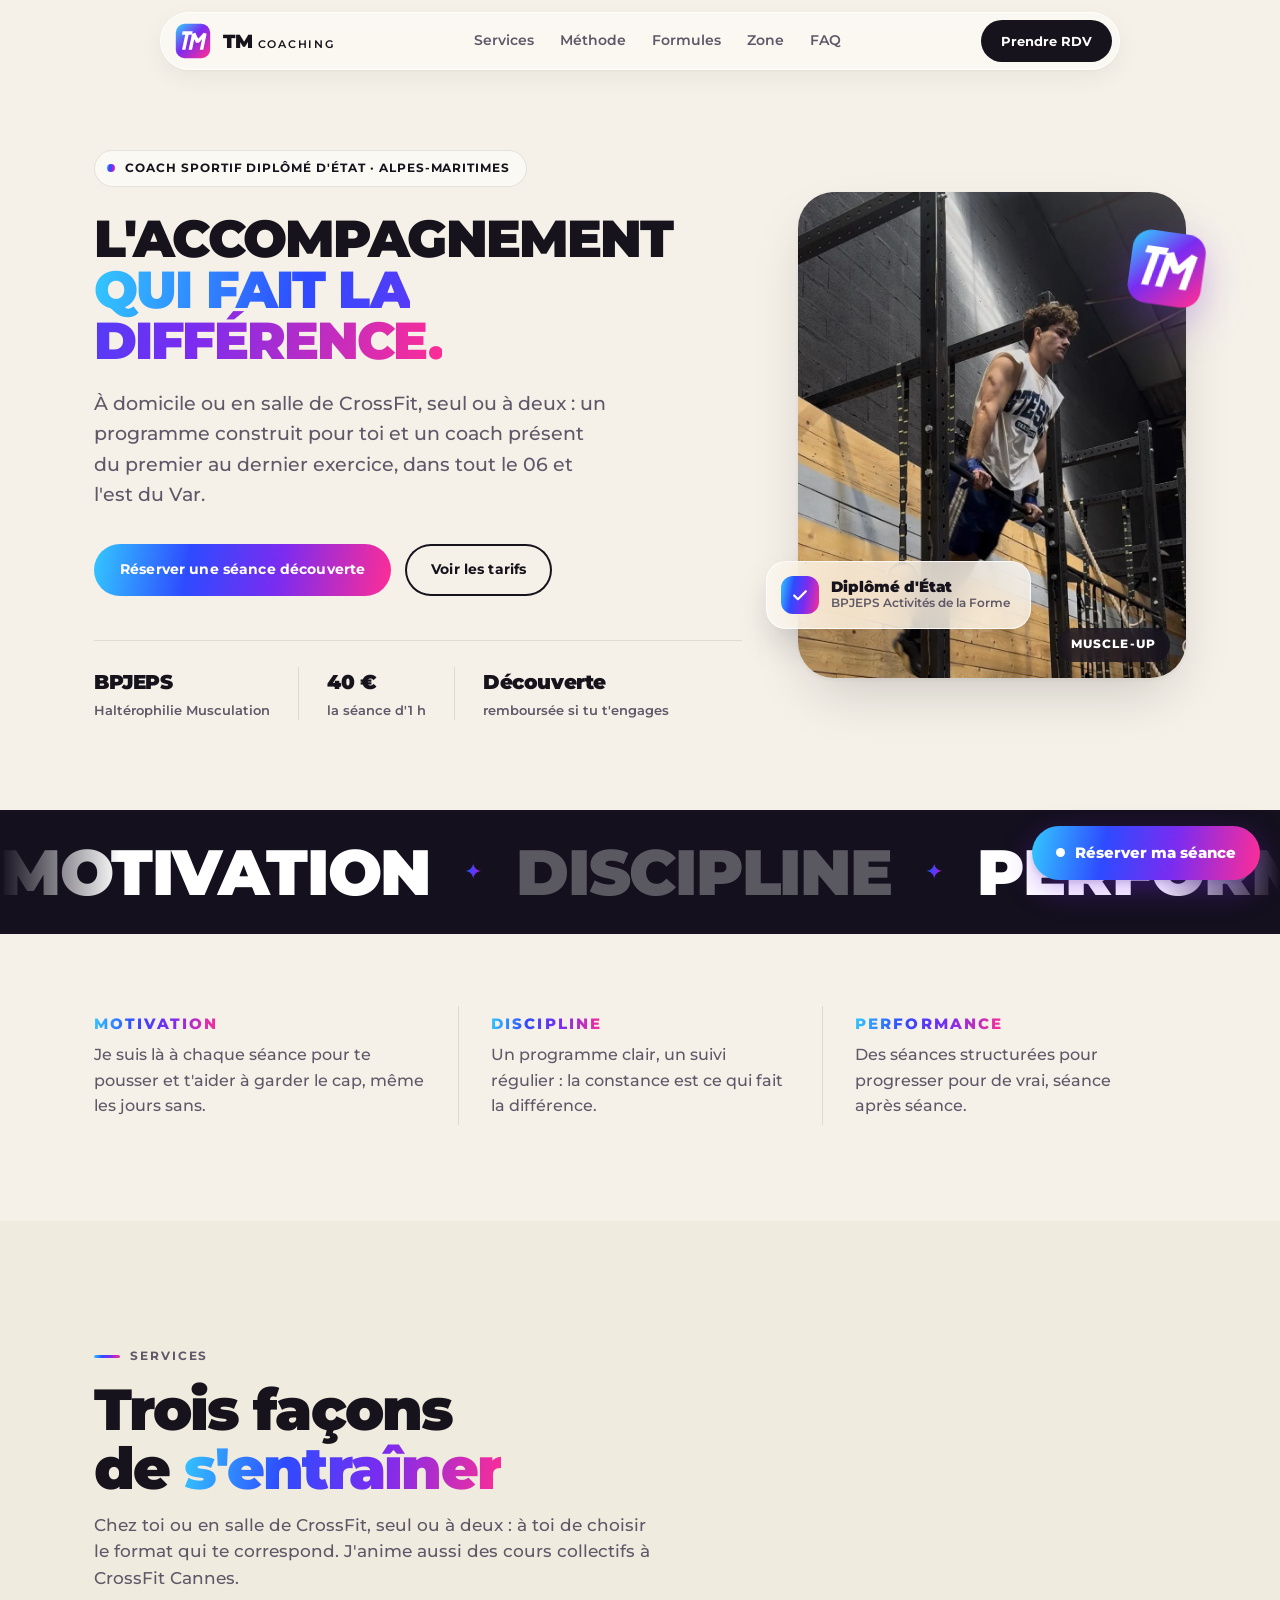
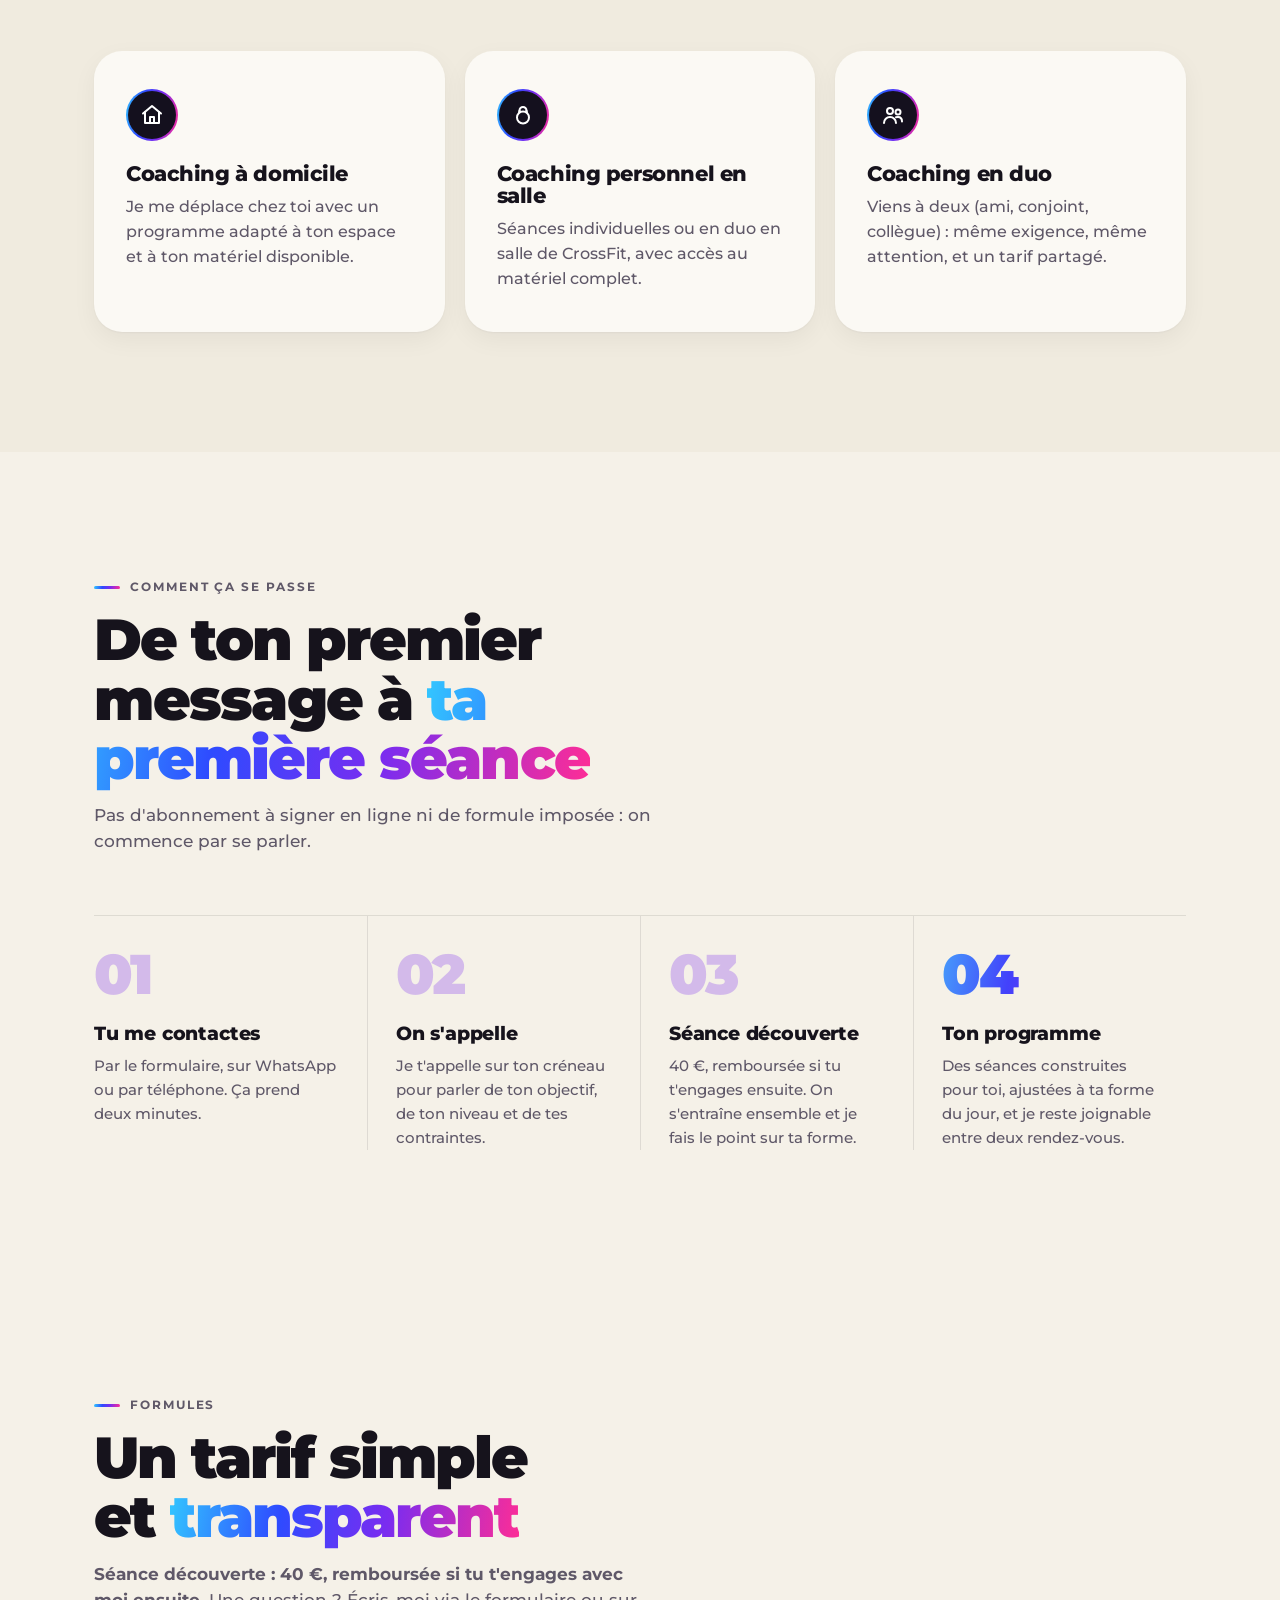
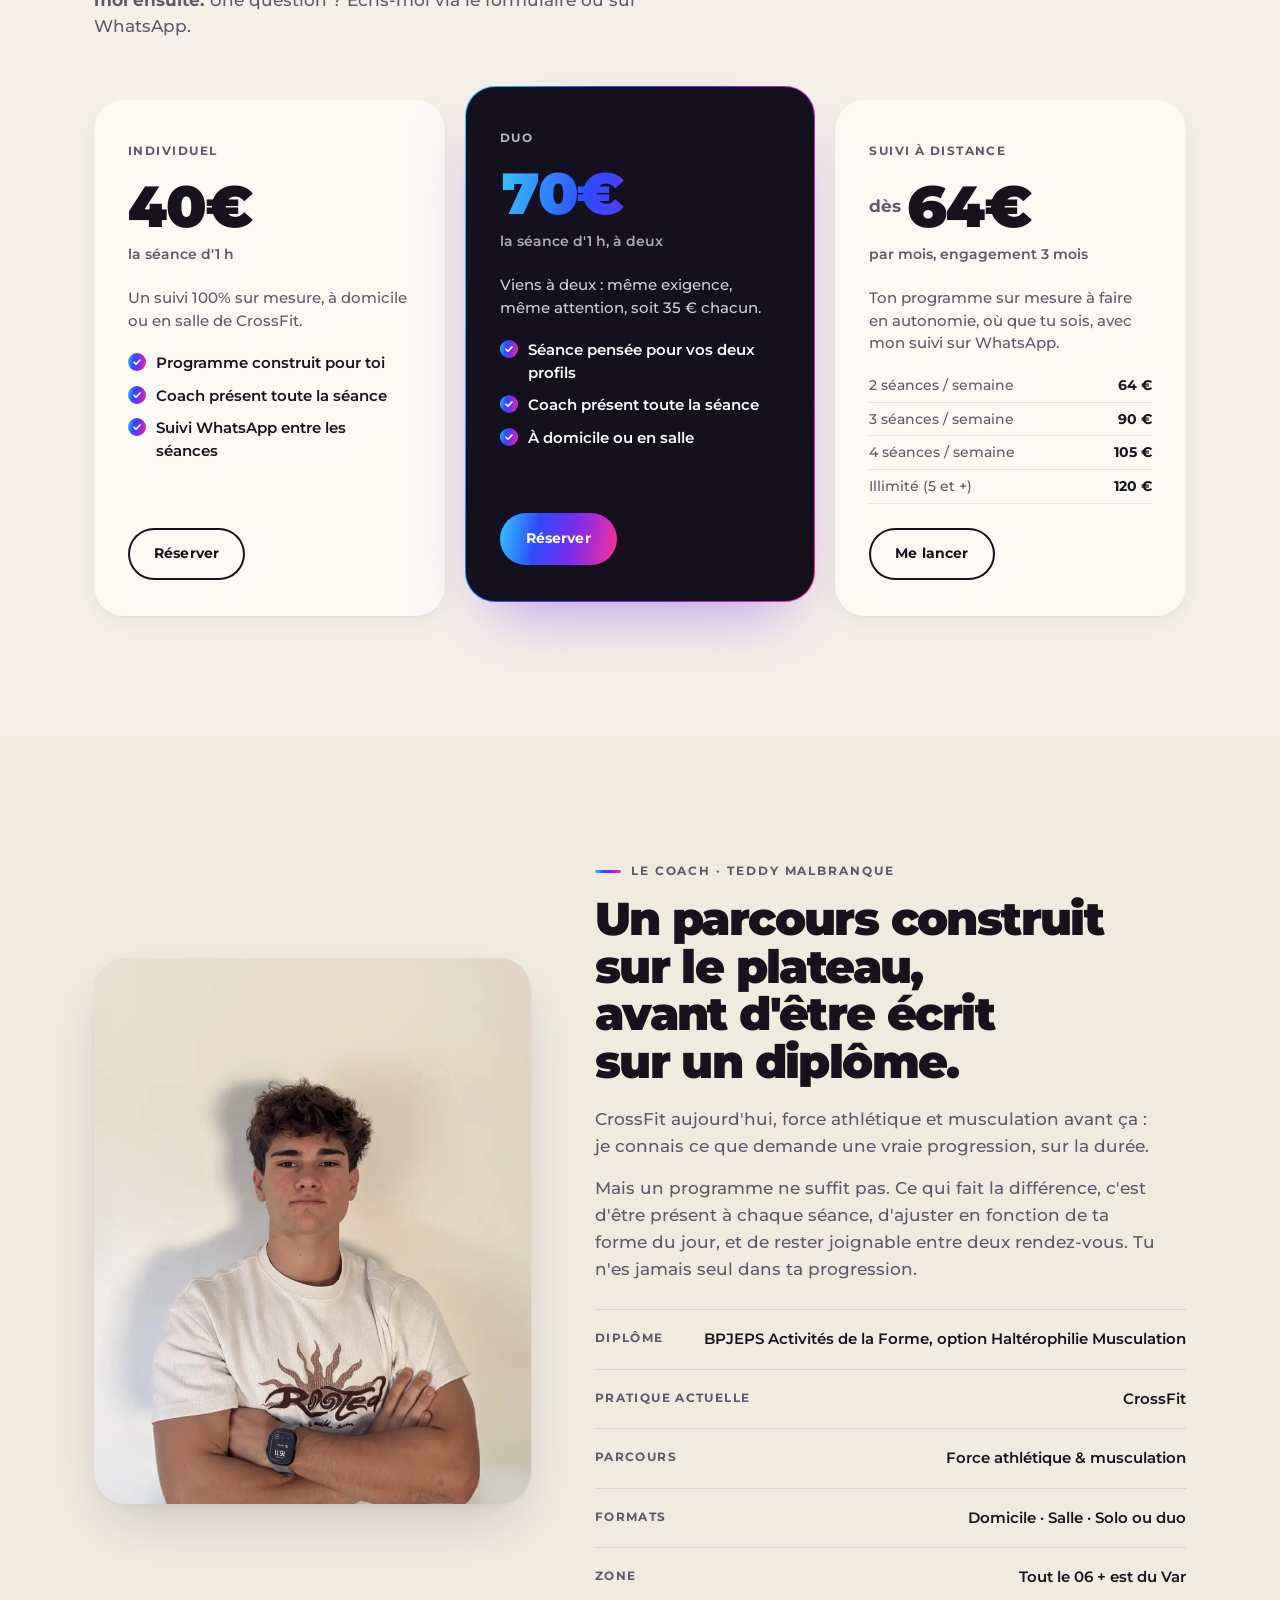
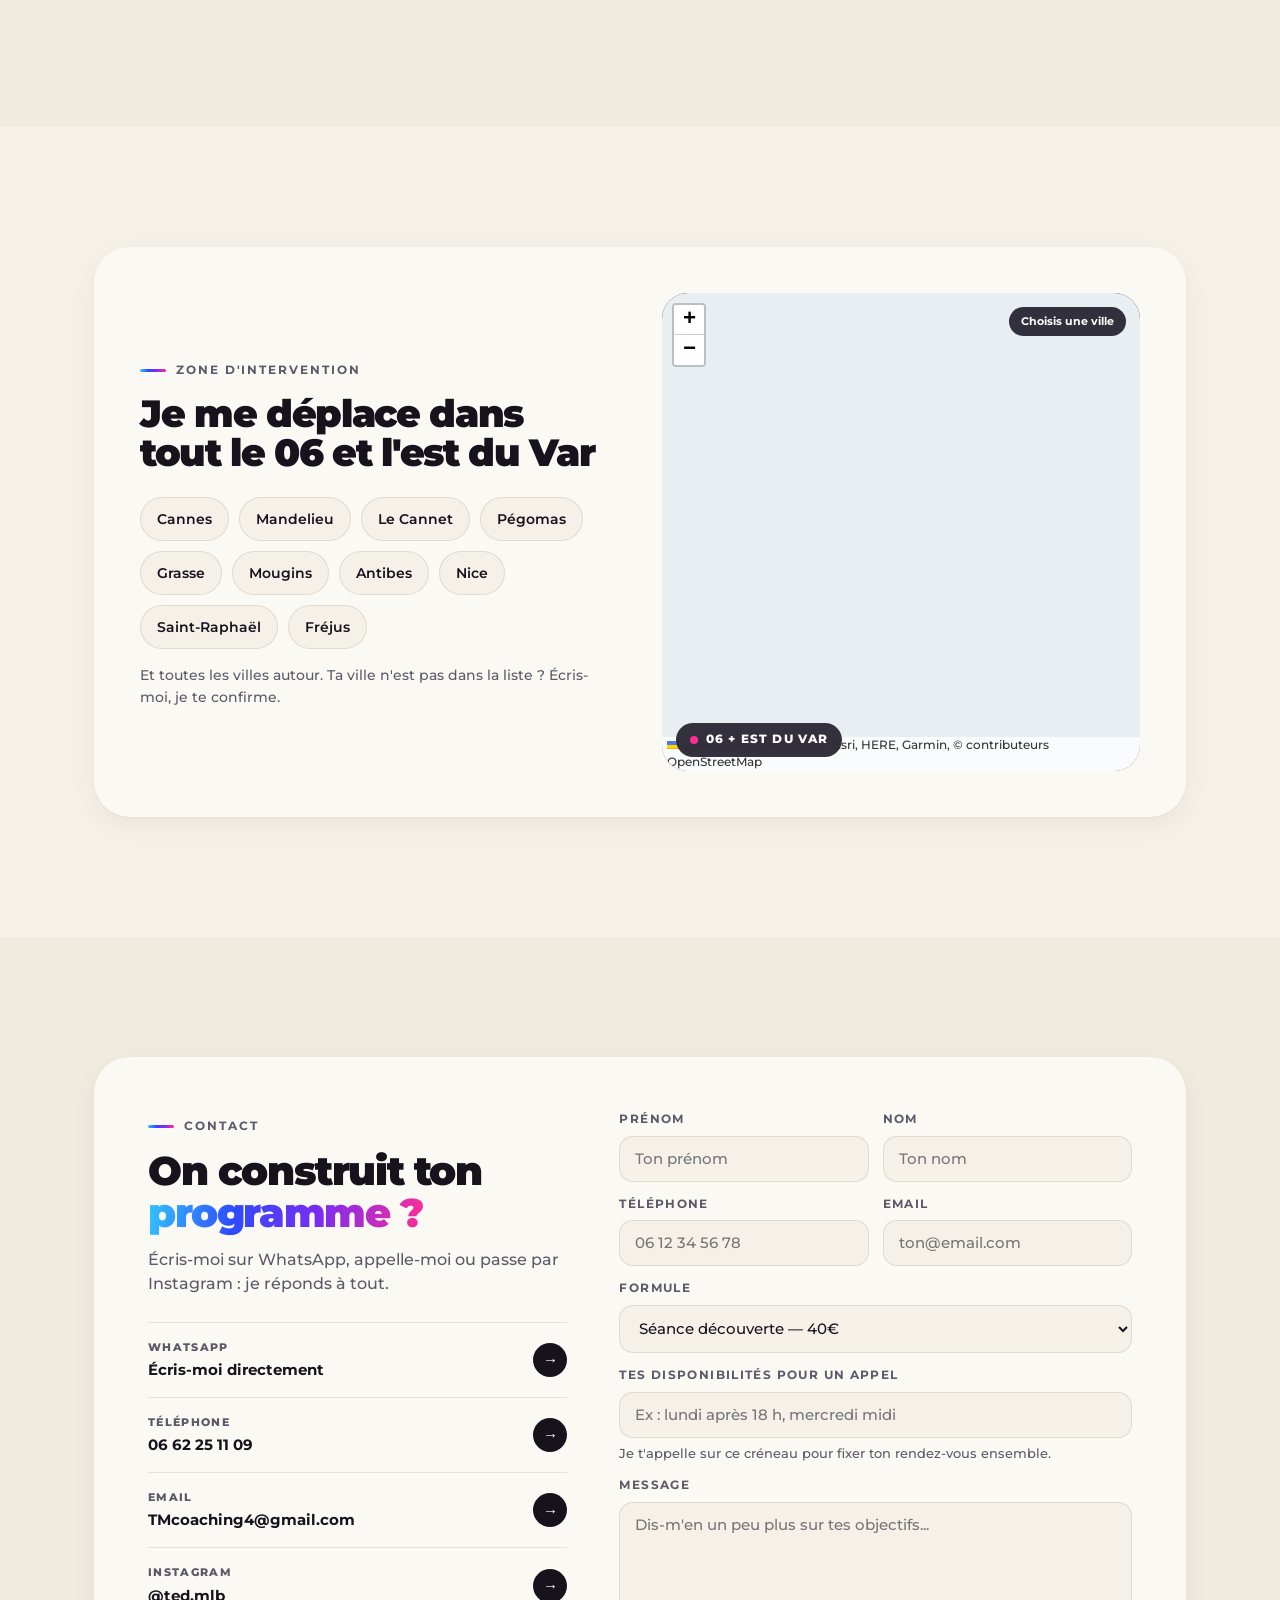
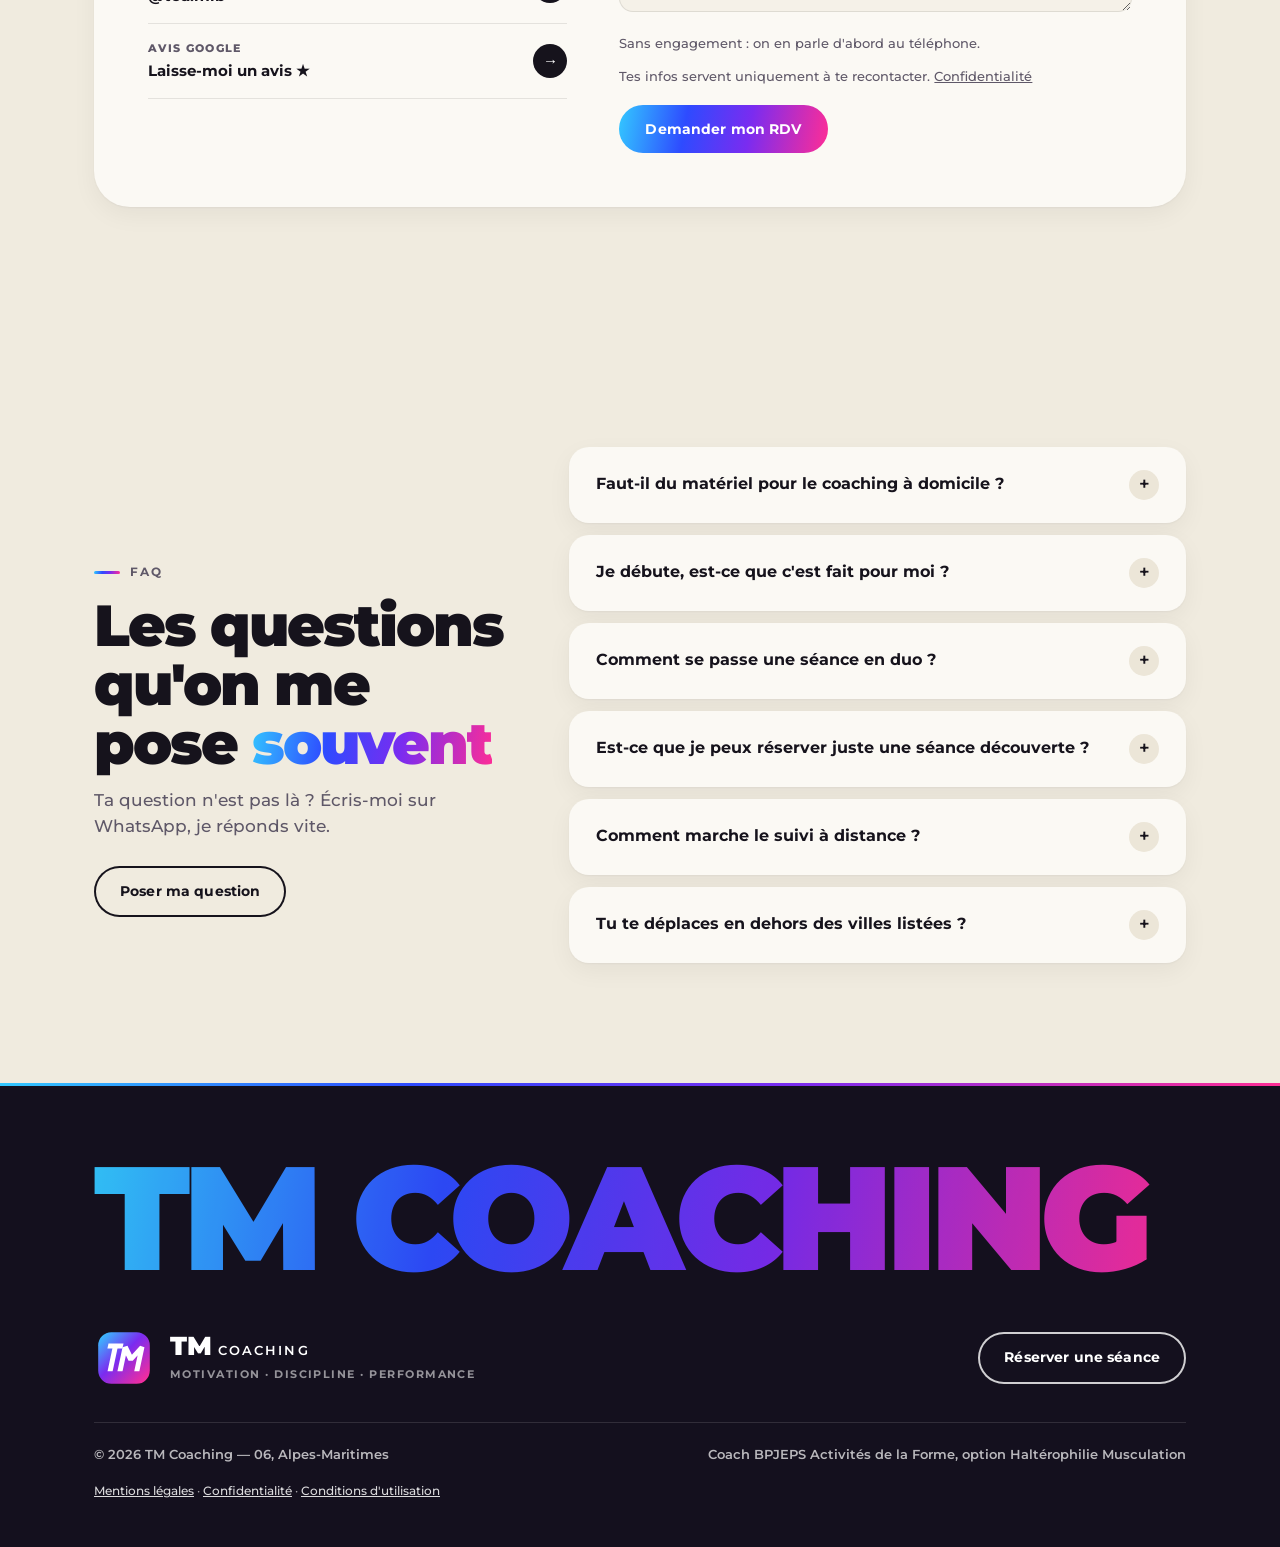
==== index.html @ e30d8c3c "Refonte premium : accueil éditorial avec photo en grand et diplôme visible, bandeau signature, secti" ====
<!DOCTYPE html>
<html lang="fr">
<head>
<meta charset="UTF-8">
<meta name="viewport" content="width=device-width, initial-scale=1.0">
<title>Teddy Malbranque — Coach sportif 06 | TM Coaching Cannes, Mandelieu, Grasse</title>
<meta name="description" content="Teddy Malbranque, coach sportif diplômé BPJEPS dans le 06. Coaching à domicile ou en salle, seul ou en duo, à Cannes, Mandelieu, Grasse, Antibes, Nice et Saint-Raphaël. Séance à 40 €.">
<meta property="og:title" content="Teddy Malbranque — TM Coaching, coach sportif dans les Alpes-Maritimes (06)">
<meta property="og:description" content="Coaching à domicile, en salle de CrossFit ou en duo, avec un coach présent à chaque séance. Séance découverte à 40 €, remboursée si tu t'engages.">
<link rel="canonical" href="https://tm-coaching.github.io/">
<meta name="msvalidate.01" content="EA259410F6A9F4A74F817505472AAB1F" />
<meta property="og:url" content="https://tm-coaching.github.io/">
<meta property="og:type" content="website">
<meta property="og:locale" content="fr_FR">
<meta property="og:image" content="https://tm-coaching.github.io/og-image.jpg">
<meta property="og:image:width" content="1200">
<meta property="og:image:height" content="630">
<meta name="twitter:card" content="summary_large_image">
<link rel="apple-touch-icon" href="apple-touch-icon.png">
<script type="application/ld+json">
{"@context":"https://schema.org","@type":"SportsActivityLocation","name":"TM Coaching — Teddy Malbranque, coach sportif",
"description":"Coach sportif diplômé BPJEPS dans les Alpes-Maritimes : coaching à domicile, en salle de CrossFit, seul ou en duo.",
"founder":{"@type":"Person","name":"Teddy Malbranque","jobTitle":"Coach sportif","hasCredential":"BPJEPS Activités de la Forme, option Haltérophilie Musculation","sameAs":["https://instagram.com/ted.mlb"]},
"telephone":"+33662251109","email":"TMcoaching4@gmail.com",
"address":{"@type":"PostalAddress","addressLocality":"Pégomas","postalCode":"06580","addressRegion":"Alpes-Maritimes","addressCountry":"FR"},
"areaServed":["Alpes-Maritimes","Cannes","Mandelieu-la-Napoule","Le Cannet","Pégomas","Grasse","Mougins","Antibes","Valbonne","Nice","Cagnes-sur-Mer","Vallauris","Saint-Raphaël","Fréjus","Théoule-sur-Mer"],
"url":"https://tm-coaching.github.io/","image":"https://tm-coaching.github.io/og-image.jpg","logo":"https://tm-coaching.github.io/apple-touch-icon.png","priceRange":"40€ - 120€","sameAs":["https://instagram.com/ted.mlb"]}
</script>
<meta name="theme-color" content="#F5F1E8">
<link rel="icon" type="image/svg+xml" href="data:image/svg+xml,%3Csvg%20viewBox%3D%220%200%20200%20200%22%20xmlns%3D%22http%3A//www.w3.org/2000/svg%22%3E%3Cdefs%3E%3ClinearGradient%20id%3D%22g1%22%20gradientUnits%3D%22userSpaceOnUse%22%20x1%3D%2220%22%20y1%3D%2220%22%20x2%3D%22180%22%20y2%3D%22180%22%3E%3Cstop%20offset%3D%220%22%20stop-color%3D%22%2333C8FF%22/%3E%3Cstop%20offset%3D%22.45%22%20stop-color%3D%22%237A2CF0%22/%3E%3Cstop%20offset%3D%221%22%20stop-color%3D%22%23FF2D95%22/%3E%3C/linearGradient%3E%3C/defs%3E%3Crect%20x%3D%2214%22%20y%3D%2214%22%20width%3D%22172%22%20height%3D%22172%22%20rx%3D%2244%22%20fill%3D%22url%28%23g1%29%22/%3E%3Cg%20transform%3D%22translate%28100%20100%29%20skewX%28-12%29%20translate%28-100%20-100%29%22%20fill%3D%22none%22%20stroke%3D%22%23FFFFFF%22%20stroke-width%3D%2217%22%20stroke-linejoin%3D%22miter%22%20stroke-miterlimit%3D%221.5%22%3E%3Cpath%20d%3D%22M38%2C60%20H88%22/%3E%3Cpath%20d%3D%22M63%2C60%20V144%22/%3E%3Cpath%20d%3D%22M96%2C144%20V64%20L124%2C104%20L152%2C64%20V144%22/%3E%3C/g%3E%3C/svg%3E">
<link rel="preload" href="assets/fonts/montserrat.woff2" as="font" type="font/woff2" crossorigin>
<style>@font-face{font-family:'Montserrat';font-style:normal;font-display:swap;font-weight:100 900;src:url(assets/fonts/montserrat.woff2) format('woff2');unicode-range:U+0000-00FF,U+0131,U+0152-0153,U+02BB-02BC,U+02C6,U+02DA,U+02DC,U+0304,U+0308,U+0329,U+2000-206F,U+20AC,U+2122,U+2191,U+2193,U+2212,U+2215,U+FEFF,U+FFFD;}</style>
<link rel="stylesheet" href="assets/leaflet/leaflet.css">
<script src="assets/leaflet/leaflet.js" defer></script>
<style>
  :root{
    --cream:#F5F1E8;
    --cream-2:#ECE6D8;
    --card:#FBF9F4;
    --ink:#16131C;
    --muted:#5F5868;
    --night:#14101E;
    --night-2:#1E1730;
    --pink:#FF2D95;
    --magenta:#D21F8C;
    --violet:#7A2CF0;
    --blue:#2E4BFF;
    --cyan:#33C8FF;
    --grad:linear-gradient(100deg,#33C8FF 0%,#2E4BFF 32%,#7A2CF0 62%,#FF2D95 100%);
    --grad-soft:linear-gradient(100deg,rgba(51,200,255,.14),rgba(122,44,240,.12),rgba(255,45,149,.14));
    --line:rgba(22,19,28,0.10);
    --stitch:rgba(255,255,255,0.22);
    --radius:24px;
    --shadow:0 1px 2px rgba(22,19,28,.04), 0 8px 24px rgba(22,19,28,.05);
    --glow:0 6px 18px rgba(122,44,240,.18);
  }
  *{box-sizing:border-box; margin:0; padding:0;}
  html{scroll-behavior:smooth;}
  body{
    font-family:'Montserrat', -apple-system, BlinkMacSystemFont, 'Segoe UI', sans-serif;
    font-weight:500;
    background-color:var(--cream);
    color:var(--ink);
    line-height:1.55;
    -webkit-font-smoothing:antialiased;
    overflow-x:hidden;
  }
  h1,h2,h3{font-weight:900; letter-spacing:-0.01em; line-height:1.05;}
  a{color:inherit; text-decoration:none;}
  img{max-width:100%;}
  .wrap{max-width:1140px; margin:0 auto; padding:0 24px; position:relative; z-index:1;}
  @media(max-width:640px){.wrap{padding:0 16px;}}

  /* ---------- Brand helpers ---------- */
  .neon{background:var(--grad); -webkit-background-clip:text; background-clip:text; color:transparent;}
  .grad-text{background:var(--grad); -webkit-background-clip:text; background-clip:text; color:transparent;}
  .stitched{position:relative;}
  .stitched::after{
    content:""; position:absolute; inset:9px; border-radius:calc(var(--radius) - 8px);
    border:1.5px dashed var(--stitch); pointer-events:none;
  }
  .splat{position:absolute; pointer-events:none; z-index:0;}
  .splat svg{width:100%; height:100%; display:block;}

  /* ---------- Header ---------- */
  header{position:fixed; top:12px; left:0; right:0; z-index:100; display:flex; justify-content:center;}
  .nav{
    display:flex; align-items:center; justify-content:space-between; gap:20px;
    width:calc(100% - 32px); max-width:960px;
    padding:7px 7px 7px 8px;
    background:rgba(251,249,244,0.82);
    backdrop-filter:blur(18px) saturate(160%); -webkit-backdrop-filter:blur(18px) saturate(160%);
    border:1px solid rgba(255,255,255,0.7);
    border-radius:100px; box-shadow:var(--shadow);
  }
  .logo{display:flex; align-items:center; gap:10px; padding-left:4px;}
  .logo svg{width:40px; height:40px; display:block;}
  .logo-txt{font-size:19px; font-weight:900; letter-spacing:-.01em; line-height:1;}
  .logo-txt small{font-size:11px; font-weight:600; letter-spacing:.16em; text-transform:uppercase; margin-left:5px;}
  .nav-links{display:flex; gap:26px; font-size:14px; font-weight:600; color:var(--muted);}
  .nav-links a{position:relative; padding:4px 0;}
  .nav-links a::after{content:""; position:absolute; left:0; right:0; bottom:-2px; height:2px; background:var(--grad); transform:scaleX(0); transition:transform .2s ease; border-radius:2px;}
  .nav-links a:hover{color:var(--ink);}
  .nav-links a:hover::after{transform:scaleX(1);}
  .nav-cta{
    background:var(--ink); color:#fff; padding:11px 20px; border-radius:100px;
    font-size:13px; font-weight:700;
    transition:box-shadow .2s, transform .2s;
  }
  .nav-cta:hover{box-shadow:var(--glow); transform:translateY(-1px);}
  @media(max-width:820px){ .nav-links{display:none;} }
  @media(max-width:380px){ .logo-txt{display:none;} }

  /* ---------- Buttons ---------- */
  .btn{
    display:inline-flex; align-items:center; gap:8px;
    padding:15px 26px; border-radius:100px;
    font-size:14px; font-weight:700; letter-spacing:.01em;
    transition:transform .15s ease, box-shadow .2s ease, background .2s;
    border:none; cursor:pointer; font-family:inherit;
  }
  .btn-primary{background:var(--grad); color:#fff;}
  .btn-primary:hover{transform:translateY(-1px); box-shadow:var(--glow);}
  .btn-secondary{background:transparent; color:var(--ink); box-shadow:inset 0 0 0 2px var(--ink);}
  .btn-secondary:hover{background:var(--ink); color:#fff; transform:translateY(-2px);}
  .on-dark .btn-secondary{color:#fff; box-shadow:inset 0 0 0 2px rgba(255,255,255,.8);}
  .on-dark .btn-secondary:hover{background:#fff; color:var(--ink);}

  /* ---------- Hero ---------- */
  .hero{padding:140px 0 40px; position:relative; overflow:hidden;}
  .hero-grid{display:grid; grid-template-columns:1.1fr 0.9fr; gap:56px; align-items:center;}
  @media(max-width:900px){.hero-grid{grid-template-columns:1fr; gap:44px;}}
  .badge{
    display:inline-flex; align-items:center; gap:10px;
    background:var(--card); color:var(--ink);
    border:1px solid var(--line);
    border-radius:100px; padding:8px 16px 8px 12px;
    font-size:12px; font-weight:700; letter-spacing:.08em; text-transform:uppercase;
    margin-bottom:26px;
  }
  .badge .dot{width:8px; height:8px; border-radius:50%; background:var(--grad);}
  .hero h1{font-size:clamp(26px, 7.4vw, 64px); overflow-wrap:break-word; text-transform:uppercase; margin-bottom:22px; font-weight:900;}
  .hero h1 .neon{display:inline;}
  .hero-sub{font-size:18px; color:var(--muted); max-width:540px; margin-bottom:34px; font-weight:500;}
  .hero-ctas{display:flex; gap:14px; flex-wrap:wrap;}

  .hero-visual{position:relative; max-width:460px; width:100%; justify-self:center;}
  .hero-photo{
    border-radius:30px; overflow:hidden; aspect-ratio:4/5; position:relative;
    box-shadow:0 20px 50px rgba(22,19,28,.14);
  }
  .hero-photo img{width:100%; height:100%; object-fit:cover; display:block;}
  .hero-photo .cap{
    position:absolute; right:16px; bottom:16px;
    background:rgba(20,16,30,.72); backdrop-filter:blur(8px);
    color:#fff; font-size:11.5px; font-weight:800; text-transform:uppercase; letter-spacing:.1em;
    padding:8px 14px; border-radius:100px;
  }
  .hero-patch{
    position:absolute; width:min(28%, 118px); aspect-ratio:1; left:-7%; bottom:9%; z-index:2;
    filter:drop-shadow(0 14px 22px rgba(122,44,240,.30));
  }
  .hero-patch svg{width:100%; height:100%; display:block;}
  @keyframes float{0%,100%{transform:rotate(-10deg) translateY(0);} 50%{transform:rotate(-7deg) translateY(-8px);}}
  @media(max-width:520px){.hero-patch{left:-3%;}}

  .hero-card{
    margin-top:70px; position:relative; overflow:hidden;
    background:var(--night);
    border-radius:30px; padding:40px 36px;
    display:grid; grid-template-columns:repeat(3, 1fr); gap:24px;
    color:#fff;
  }
  .hero-card::after{border-color:rgba(255,255,255,.28);}
  @media(max-width:760px){ .hero-card{grid-template-columns:1fr; gap:26px;} }
  .hero-stat{position:relative; z-index:1;}
  .hero-stat .num{
    font-size:42px; font-weight:900; letter-spacing:-0.02em; line-height:1;
    background:var(--grad); -webkit-background-clip:text; background-clip:text; color:transparent;
    }
  .hero-stat .lbl{font-size:12.5px; color:rgba(255,255,255,0.68); margin-top:8px; font-weight:700; text-transform:uppercase; letter-spacing:.1em;}

  .values{display:grid; grid-template-columns:repeat(3,1fr); gap:0; margin-top:22px; border-top:1px solid var(--line);}
  @media(max-width:760px){.values{grid-template-columns:1fr;}}
  .val{padding:26px 24px 6px 0;}
  .val + .val{padding-left:24px; border-left:1px solid var(--line);}
  @media(max-width:760px){.val + .val{padding-left:0; border-left:none; border-top:1px solid var(--line);}}
  .vn{font-size:12px; font-weight:800; letter-spacing:.1em; background:var(--grad); -webkit-background-clip:text; background-clip:text; color:transparent;}
  .val h2{font-size:16px; font-weight:800; text-transform:uppercase; letter-spacing:.1em; margin:6px 0 6px;}
  .val p{font-size:14.5px; color:var(--muted);}

  /* ---------- Section shell ---------- */
  section{padding:96px 0; position:relative; overflow:hidden;}
  @media(max-width:640px){section{padding:64px 0;}}
  .tint{background:#F0EBDF;}
  .eyebrow{
    display:inline-flex; align-items:center; gap:10px;
    font-size:12px; font-weight:700; text-transform:uppercase; letter-spacing:.16em;
    color:var(--muted); margin-bottom:14px;
  }
  .eyebrow::before{content:""; width:26px; height:3px; border-radius:3px; background:var(--grad);}
  .section-head{max-width:640px; margin-bottom:50px;}
  .section-head h2{font-size:clamp(28px,3.8vw,42px); font-weight:800; letter-spacing:-.02em; margin-bottom:14px;}
  .section-head p{font-size:16px; color:var(--muted);}

  /* ---------- Services ---------- */
  .services-grid{display:grid; grid-template-columns:repeat(3,1fr); gap:20px;}
  @media(max-width:900px){.services-grid{grid-template-columns:1fr;}}
  .service-card{
    background:var(--card); border-radius:var(--radius);
    padding:34px 30px; box-shadow:var(--shadow);
    transition:transform .2s ease, box-shadow .2s ease;
  }
  .service-card:hover{transform:translateY(-3px);}
  .service-photo{border-radius:14px; overflow:hidden; margin-bottom:22px; aspect-ratio:4/3;}
  .service-photo img{width:100%; height:100%; object-fit:cover; display:block;}
  .service-icon{
    width:52px; height:52px; border-radius:50%; color:#fff;
    border:2px solid transparent;
    background:linear-gradient(var(--night),var(--night)) padding-box, var(--grad) border-box;
    display:flex; align-items:center; justify-content:center;
    margin-bottom:22px;
  }
  .service-icon svg{width:24px; height:24px;}
  .service-card h3{font-size:18px; margin-bottom:10px; font-weight:800;}
  .service-card p{font-size:14.5px; color:var(--muted);}

  /* ---------- Pricing ---------- */
  .pricing-grid{display:grid; grid-template-columns:repeat(3,1fr); gap:20px; align-items:stretch;}
  @media(max-width:900px){.pricing-grid{grid-template-columns:1fr;}}
  .price-card{
    background:var(--card); border-radius:var(--radius);
    padding:38px 30px; box-shadow:var(--shadow);
    display:flex; flex-direction:column; position:relative; overflow:hidden;
  }
  .price-card > *:not(.splat):not(.pop){position:relative; z-index:1;}
  .price-card.highlight{
    background:var(--night); color:#fff;
  }
    .price-card.highlight::after{border-color:rgba(255,255,255,.3);}
  .price-card .tag{font-size:12px; font-weight:700; text-transform:uppercase; letter-spacing:.12em; color:var(--muted); margin-bottom:18px;}
  .price-card.highlight .tag{color:rgba(255,255,255,0.7);}
  .price-card .pop{
    position:absolute; top:22px; right:22px; z-index:2;
    font-family:'Yellowtail',cursive; font-size:22px; color:#fff;
    text-shadow:0 0 8px rgba(255,45,149,.9), 0 0 18px rgba(255,45,149,.6);
    transform:rotate(-6deg);
  }
  .price-card .amount{font-size:46px; font-weight:800; letter-spacing:-0.03em; line-height:1; margin-bottom:8px;}
  .price-card.highlight .amount{background:var(--grad); -webkit-background-clip:text; background-clip:text; color:transparent;}
  .price-card .per{font-size:13.5px; color:var(--muted); margin-bottom:22px; font-weight:600;}
  .price-card.highlight .per{color:rgba(255,255,255,0.65);}
  .price-card p.desc{font-size:14.5px; color:var(--muted); margin-bottom:26px; flex-grow:1;}
  .price-card.highlight p.desc{color:rgba(255,255,255,0.8);}
  .price-card .btn{align-self:flex-start;}
  .dist-tiers{list-style:none; margin:-12px 0 24px; padding:0; font-size:13.5px;}
  .dist-tiers li{display:flex; justify-content:space-between; gap:10px; padding:6px 0; border-bottom:1px solid var(--line); color:var(--muted);}
  .dist-tiers b{color:var(--ink, #14101E); white-space:nowrap;}

  /* ---------- About ---------- */
  .about-grid{display:grid; grid-template-columns:1fr 1fr; gap:22px; align-items:stretch;}
  @media(max-width:900px){.about-grid{grid-template-columns:1fr;}}
  .about-card{background:var(--card); border-radius:var(--radius); padding:38px; box-shadow:var(--shadow);}
  @media(max-width:640px){.about-card{padding:28px 24px;}}
  .about-photo{border-radius:16px; overflow:hidden; margin-bottom:26px; aspect-ratio:4/5;}
  .about-photo img{width:100%; height:100%; object-fit:cover; object-position:center 30%; display:block;}
  .about-card h2{font-size:clamp(24px,3vw,32px); margin-bottom:16px; font-weight:800; letter-spacing:-.02em;}
  .about-card p{color:var(--muted); font-size:15.5px; margin-bottom:14px;}
  .about-side{display:flex; flex-direction:column; gap:22px;}
  .about-sign{
    background:var(--night); color:#fff; border-radius:var(--radius); padding:34px 38px;
    position:relative; overflow:hidden; box-shadow:var(--shadow);
  }
  .about-sign::after{border-color:rgba(255,255,255,.28);}
  .about-sign p{font-size:18px; font-weight:700; line-height:1.4; position:relative; z-index:1;}
  .about-sign .neon{font-size:34px; display:block; margin-top:10px;}
  .fact-list{display:flex; flex-direction:column;}
  .fact{padding:18px 0; border-top:1px solid var(--line); display:flex; justify-content:space-between; gap:16px;}
  .fact:first-child{border-top:none; padding-top:4px;}
  .fact .k{font-size:11.5px; font-weight:700; text-transform:uppercase; letter-spacing:.12em; color:var(--muted); white-space:nowrap; padding-top:2px;}
  .fact .v{font-size:14.5px; color:var(--ink); text-align:right; font-weight:600;}

  /* ---------- Zone ---------- */
  .zone-card{
    background:var(--card); border-radius:var(--radius);
    padding:46px; box-shadow:var(--shadow);
    display:grid; grid-template-columns:1fr 1fr; gap:44px; align-items:center;
  }
  @media(max-width:800px){.zone-card{grid-template-columns:1fr; padding:30px 24px;}}
  .zone-card h2{font-size:clamp(26px,3.4vw,38px); margin-bottom:6px; font-weight:800; letter-spacing:-.02em;}
  .zone-towns{display:flex; flex-wrap:wrap; gap:10px; margin:24px 0 16px;}
  .zone-towns span{
    background:var(--cream); color:var(--ink); border:1px solid var(--line);
    padding:8px 16px; border-radius:100px; font-size:13.5px; font-weight:600;
    transition:all .2s;
  }
  .zone-towns span:hover{border-color:var(--ink);}
  .zone-note{font-size:14px; color:var(--muted);}
  .zone-visual{
    background:var(--night);
    border-radius:20px; aspect-ratio:1/1; position:relative; overflow:hidden; padding:20px;
  }
  .zone-visual .fallback-svg{width:100%; height:100%; display:block; position:relative; z-index:1;}
  .map-shape{fill:rgba(255,255,255,0.04); stroke:url(#mapgrad); stroke-width:0.5;}
  .map-pin circle{fill:#FF2D95; stroke:#fff; stroke-width:0.6;}
  .map-pin text{fill:#fff; font-size:3.6px; font-family:'Montserrat',sans-serif; font-weight:600; letter-spacing:.1px;}
  .map-caption{
    position:absolute; left:14px; bottom:14px; z-index:2;
    background:rgba(20,16,30,.85); backdrop-filter:blur(6px);
    color:#fff; font-size:11.5px; font-weight:800; text-transform:uppercase; letter-spacing:.1em;
    padding:8px 14px; border-radius:100px; display:flex; align-items:center; gap:8px;
  }
  .map-caption .sw{width:8px; height:8px; border-radius:50%; background:var(--pink);}

  /* ---------- Contact ---------- */
  .contact-card{
    background:var(--card); border-radius:32px; padding:54px; box-shadow:var(--shadow);
    display:grid; grid-template-columns:0.9fr 1.1fr; gap:52px;
  }
  .contact-card::after{border-radius:24px;}
  @media(max-width:900px){.contact-card{grid-template-columns:1fr; padding:34px 24px;}}
  .contact-card h2{font-size:clamp(26px,3.6vw,40px); margin-bottom:14px; font-weight:800; letter-spacing:-.02em;}
  .contact-card > div > p{color:var(--muted); font-size:15.5px; margin-bottom:26px;}
  .contact-methods{display:flex; flex-direction:column;}
  .contact-methods a{
    display:flex; align-items:center; justify-content:space-between;
    padding:16px 0; border-top:1px solid var(--line);
    font-size:15px; font-weight:700;
    transition:padding-left .15s ease, color .15s ease;
  }
  .contact-methods a:last-child{border-bottom:1px solid var(--line);}
  .contact-methods a:hover{padding-left:6px;}
  .contact-methods .arrow{
    width:34px; height:34px; border-radius:50%; background:var(--ink); color:#fff;
    display:flex; align-items:center; justify-content:center; font-size:15px; transition:background .2s, box-shadow .2s;
  }
  .contact-methods a:hover .arrow{background:var(--grad);}
  .contact-methods .k{font-size:11px; font-weight:800; color:var(--muted); text-transform:uppercase; letter-spacing:.12em; display:block; margin-bottom:2px;}

  form{display:flex; flex-direction:column; gap:14px; position:relative; z-index:1;}
  .field label{display:block; font-size:11.5px; font-weight:700; text-transform:uppercase; letter-spacing:.12em; color:var(--muted); margin-bottom:7px;}
  .field input, .field select, .field textarea{
    width:100%; background:var(--cream);
    border:1.5px solid var(--line); border-radius:14px;
    padding:13px 15px; font-family:'Montserrat', sans-serif; font-size:14.5px; font-weight:500; color:var(--ink);
    transition:border-color .2s, box-shadow .2s;
  }
  .field textarea{resize:vertical; min-height:110px;}
  .field input:focus, .field select:focus, .field textarea:focus{outline:none; border-color:var(--pink); box-shadow:0 0 0 4px rgba(255,45,149,.15);}
  .form-note{font-size:12.5px; color:var(--muted);}
  .form-note a{color:inherit; text-decoration:underline;}
  .btn-submit{align-self:flex-start; margin-top:4px;}

  /* ---------- Testimonials ---------- */
  .testi-grid{display:grid; grid-template-columns:repeat(3,1fr); gap:20px;}
  @media(max-width:900px){.testi-grid{grid-template-columns:1fr;}}
  .testi-card{
    background:var(--card); border-radius:var(--radius); padding:34px 28px 28px;
    box-shadow:var(--shadow); display:flex; flex-direction:column; position:relative;
  }
  .testi-card .q{
    font-family:'Montserrat',sans-serif; font-weight:800; font-size:48px; line-height:.7; height:26px;
    background:var(--grad); -webkit-background-clip:text; background-clip:text; color:transparent;
    margin-bottom:6px;
  }
  .testi-quote{font-size:15px; color:var(--ink); margin-bottom:24px; flex-grow:1; font-weight:500;}
  .testi-person{display:flex; align-items:center; gap:12px;}
  .testi-avatar{
    width:42px; height:42px; border-radius:50%;
    background:var(--cream-2); color:var(--ink);
    display:flex; align-items:center; justify-content:center;
    font-size:15px; font-weight:900;
  }
  .testi-person .name{font-size:14px; font-weight:800;}
  .testi-person .role{font-size:12px; color:var(--muted); font-weight:600;}

  /* ---------- FAQ ---------- */
  .faq-list{display:flex; flex-direction:column; gap:12px; max-width:780px;}
  .faq-item{background:var(--card); border-radius:18px; box-shadow:var(--shadow); overflow:hidden; border:1.5px solid transparent; transition:border-color .2s;}
  .faq-item[open]{border-color:var(--line);}
  .faq-item summary{
    list-style:none; cursor:pointer;
    display:flex; justify-content:space-between; align-items:center;
    padding:20px 24px; font-size:15.5px; font-weight:700;
  }
  .faq-item summary::-webkit-details-marker{display:none;}
  .faq-item summary .plus{
    width:30px; height:30px; border-radius:50%; flex-shrink:0; margin-left:16px;
    background:var(--cream-2); color:var(--ink); display:flex; align-items:center; justify-content:center;
    font-size:18px; font-weight:600; transition:transform .25s ease, background .2s;
  }
  .faq-item[open] summary .plus{transform:rotate(45deg); background:var(--ink); color:#fff;}
  .faq-item .faq-a{padding:0 24px 22px; font-size:14.5px; color:var(--muted);}

  /* ---------- Footer ---------- */
  footer{background:var(--night); color:rgba(255,255,255,.7); padding:56px 0 46px; position:relative; overflow:hidden;}
  .footer-top{display:flex; align-items:center; justify-content:space-between; gap:24px; flex-wrap:wrap; margin-bottom:34px;}
  .footer-brand{display:flex; align-items:center; gap:16px;}
  .footer-brand svg{width:60px; height:60px; display:block;}
  .footer-brand .t{font-weight:900; font-size:26px; color:#fff; line-height:1;}
  .footer-brand .t small{font-size:13px; font-weight:600; letter-spacing:.16em; margin-left:6px;}
  .footer-brand .tag{font-size:10.5px; font-weight:700; letter-spacing:.14em; text-transform:uppercase; color:rgba(255,255,255,.55); margin-top:8px;}
  .footer-row{display:flex; justify-content:space-between; flex-wrap:wrap; gap:10px; font-size:12.5px; padding-top:22px; border-top:1px solid rgba(255,255,255,.12); font-weight:600;}
  .legal{margin-top:18px; font-size:12px; color:rgba(255,255,255,.6);}
  .legal a{color:rgba(255,255,255,.85); text-decoration:underline;}
  .footer-bar{height:3px; background:var(--grad); position:absolute; top:0; left:0; right:0;}

  .reveal{opacity:0; transform:translateY(22px); transition:opacity .7s ease, transform .7s ease;}
  .reveal.in{opacity:1; transform:translateY(0);}
  @media (prefers-reduced-motion: reduce){
    .reveal{opacity:1; transform:none; transition:none;}
    .hero-patch{animation:none;}
    html{scroll-behavior:auto;}
  }
  :focus-visible{outline:2px solid var(--pink); outline-offset:3px;}

  /* ---------- Bouton RDV flottant ---------- */
  .rdv-float{
    position:fixed; right:20px; bottom:20px; z-index:120;
    display:flex; align-items:center; gap:10px;
    background:var(--grad); color:#fff; font-weight:800; font-size:14.5px;
    padding:16px 24px; border-radius:100px;
    box-shadow:0 10px 30px rgba(122,44,240,.35), 0 2px 6px rgba(22,19,28,.15);
    opacity:0; transform:translateY(24px); pointer-events:none;
    transition:opacity .3s ease, transform .3s ease, box-shadow .2s;
  }
  .rdv-float.show{opacity:1; transform:none; pointer-events:auto;}
  .rdv-float:hover{box-shadow:0 14px 36px rgba(122,44,240,.45);}
  .rdv-float .dot{width:9px; height:9px; border-radius:50%; background:#fff; animation:rdvpulse 1.8s infinite;}
  @keyframes rdvpulse{0%{box-shadow:0 0 0 0 rgba(255,255,255,.8)}70%{box-shadow:0 0 0 9px rgba(255,255,255,0)}100%{box-shadow:0 0 0 0 rgba(255,255,255,0)}}
  @media(max-width:640px){
    .rdv-float{left:16px; right:16px; bottom:14px; justify-content:center; padding:16px;}
    footer{padding-bottom:90px !important;}
  }
  @media(prefers-reduced-motion:reduce){.rdv-float,.rdv-float .dot{transition:none; animation:none;}}

  /* ---------- Vraie carte ---------- */
  .zone-visual{padding:0 !important;}
  #map{position:absolute; inset:0; z-index:1; background:#E8EEF2;}
  .zone-visual .fallback-svg{padding:20px;}
  .leaflet-container{font-family:'Montserrat',sans-serif;}
  .tm-pin{width:16px; height:16px; border-radius:50%; background:#FF2D95; border:3px solid #fff; box-shadow:0 0 0 6px rgba(255,45,149,.25);}
  .leaflet-tooltip.tm-label{background:rgba(20,16,30,.9); color:#fff; border:none; border-radius:100px; padding:4px 10px; font-weight:700; font-size:12px; box-shadow:none;}
  .leaflet-tooltip.tm-label::before{display:none;}
  .map-hint{position:absolute; top:14px; right:14px; z-index:500; background:rgba(20,16,30,.85); color:#fff; font-size:11px; font-weight:700; padding:6px 12px; border-radius:100px; pointer-events:none; transition:opacity .3s;}
  .map-caption{z-index:500 !important;}
  .zone-towns span{cursor:pointer;}
  .zone-towns span.active{background:var(--ink); color:#fff; border-color:var(--ink);}

  /* ---------- Formulaire ---------- */
  .field-hint{display:block; margin-top:6px; font-size:12.5px; color:var(--muted);}
  .field-row{display:grid; grid-template-columns:1fr 1fr; gap:14px;}
  @media(max-width:520px){.field-row{grid-template-columns:1fr;}}
  .hp{position:absolute !important; left:-9999px; width:1px; height:1px; overflow:hidden;}
  .form-status{font-size:14px; font-weight:600; padding:12px 16px; border-radius:14px; display:none;}
  .form-status.ok{display:block; background:rgba(46,180,110,.12); color:#16703f;}
  .form-status.err{display:block; background:rgba(255,45,149,.10); color:#a3125c;}
  .btn-submit[disabled]{opacity:.6; cursor:wait;}
  #contact{scroll-margin-top:80px;}

  /* ---------- Reflet lumineux au survol ---------- */
  .btn, .nav-cta, .service-card, .about-card, .zone-card, .faq-item{position:relative; overflow:hidden;}
  .rdv-float{overflow:hidden;}
  .btn::before, .nav-cta::before, .rdv-float::before, .service-card::before, .price-card::before, .about-card::before, .zone-card::before, .faq-item::before{
    content:""; position:absolute; inset:0; border-radius:inherit; pointer-events:none; z-index:2;
    background:radial-gradient(180px circle at var(--mx,50%) var(--my,50%), rgba(255,255,255,.4), transparent 65%);
    opacity:0; transition:opacity .25s ease;
  }
  .service-card::before, .price-card::before, .about-card::before, .zone-card::before, .faq-item::before{
    background:radial-gradient(320px circle at var(--mx,50%) var(--my,50%), rgba(122,44,240,.10), rgba(51,200,255,.06) 40%, transparent 70%);
  }
  .price-card.highlight::before{background:radial-gradient(320px circle at var(--mx,50%) var(--my,50%), rgba(255,255,255,.12), transparent 70%);}
  .btn:hover::before, .nav-cta:hover::before, .rdv-float:hover::before, .service-card:hover::before, .price-card:hover::before, .about-card:hover::before, .zone-card:hover::before, .faq-item:hover::before{opacity:1;}
  @media(hover:none){ .btn::before, .nav-cta::before, .rdv-float::before, .service-card::before, .price-card::before, .about-card::before, .zone-card::before, .faq-item::before{display:none;} }

  /* ---------- Liquid glass au survol uniquement (fond inchangé) ---------- */
  .service-card, .price-card, .about-card, .zone-card, .faq-item, .contact-card, .btn, .nav-cta{
    transition:transform .25s ease, box-shadow .3s ease, background .3s ease, border-color .3s ease, color .2s ease;
  }
  @media(hover:hover){
    .service-card:hover, .price-card:not(.highlight):hover, .about-card:hover, .zone-card:hover, .faq-item:hover, .contact-card:hover{
      background:linear-gradient(150deg,rgba(255,255,255,.9) 0%,rgba(255,255,255,.55) 45%,rgba(255,255,255,.75) 100%);
      backdrop-filter:blur(22px) saturate(180%); -webkit-backdrop-filter:blur(22px) saturate(180%);
      box-shadow:inset 0 1px 0 rgba(255,255,255,1), inset 0 -1px 0 rgba(22,19,28,.05), inset 0 0 0 1px rgba(255,255,255,.7),
        0 0 0 1px rgba(122,44,240,.10), 0 14px 34px rgba(122,44,240,.14), 0 6px 22px rgba(51,200,255,.12);
      transform:translateY(-3px);
    }
    .price-card.highlight:hover{
      background-image:linear-gradient(150deg,rgba(255,255,255,.14),rgba(255,255,255,.03) 50%,rgba(255,255,255,.09));
      box-shadow:inset 0 1px 0 rgba(255,255,255,.25), inset 0 0 0 1px rgba(255,255,255,.1), 0 18px 40px rgba(122,44,240,.28);
      transform:translateY(-3px);
    }
    .btn-primary:hover, .nav-cta:hover{
      box-shadow:inset 0 1px 0 rgba(255,255,255,.5), inset 0 -2px 6px rgba(20,16,30,.2), 0 10px 26px rgba(122,44,240,.32);
    }
    .btn-secondary:hover{
      background:linear-gradient(150deg,rgba(255,255,255,.85),rgba(255,255,255,.4)); color:var(--ink);
      backdrop-filter:blur(14px); -webkit-backdrop-filter:blur(14px);
      box-shadow:inset 0 0 0 2px var(--ink), inset 0 3px 0 rgba(255,255,255,1), 0 10px 24px rgba(122,44,240,.18);
    }
    .on-dark .btn-secondary:hover{background:rgba(255,255,255,.14); color:#fff; box-shadow:inset 0 0 0 1.5px #fff, inset 0 2px 0 rgba(255,255,255,.35), 0 10px 24px rgba(122,44,240,.3);}
    .service-card:hover::before, .price-card:hover::before, .about-card:hover::before, .zone-card:hover::before, .faq-item:hover::before{
      background:radial-gradient(260px circle at var(--mx,50%) var(--my,50%), rgba(51,200,255,.18), rgba(122,44,240,.12) 35%, rgba(255,45,149,.08) 55%, transparent 72%);
    }
  }

  /* ================= Couche premium (2026-10-30) ================= */
  /* Esprit : grands titres serrés, beaucoup d'air, photo en grand, verre discret, une seule animation signature. */
  :root{
    --ease:cubic-bezier(.23,1,.32,1);      /* ease-out fort (skill emil-design-eng) */
    --ease-io:cubic-bezier(.77,0,.175,1);
    --shadow-lg:0 2px 4px rgba(22,19,28,.04), 0 24px 60px -18px rgba(22,19,28,.22);
  }
  section{padding:120px 0;}
  @media(max-width:640px){section{padding:72px 0;}}
  .section-head{max-width:720px; margin-bottom:60px;}
  .section-head h2{font-size:clamp(32px,4.8vw,58px); font-weight:900; letter-spacing:-.035em; line-height:1.02; text-wrap:balance;}
  .section-head p{font-size:17px; max-width:560px;}
  .reveal{transition:opacity .9s var(--ease), transform .9s var(--ease);}

  /* ---------- Hero ---------- */
  .hero{padding:150px 0 90px;}
  .hero-grid{grid-template-columns:minmax(0,1.25fr) minmax(0,.75fr); gap:56px;}
  .hero h1{overflow-wrap:normal; font-size:clamp(28px,4.1vw,58px); letter-spacing:-.035em; line-height:.98; text-wrap:balance;}
  .hero-sub{font-size:19px; line-height:1.6; max-width:520px;}
  .hero-proof{list-style:none; display:flex; flex-wrap:wrap; gap:0; margin-top:44px; padding-top:26px; border-top:1px solid var(--line);}
  .hero-proof li{display:flex; flex-direction:column; gap:3px; padding-right:28px; margin-right:28px; border-right:1px solid var(--line);}
  .hero-proof li:last-child{border-right:none; margin-right:0; padding-right:0;}
  .hero-proof b{font-size:20px; font-weight:900; letter-spacing:-.02em;}
  .hero-proof span{font-size:12.5px; color:var(--muted); font-weight:600;}
  .hero-visual{max-width:520px;}
  .hero-photo{border-radius:36px; box-shadow:var(--shadow-lg);}
  .hero-photo img{transform:scale(1.04); transition:transform 1.6s var(--ease);}
  .hero-visual:hover .hero-photo img{transform:scale(1.07);}
  .hero-patch{left:auto; right:-6%; top:7%; bottom:auto; width:min(22%,96px); transform:rotate(8deg);}
  .hero-cred{
    position:absolute; left:-8%; bottom:10%; z-index:3;
    display:flex; align-items:center; gap:12px;
    padding:14px 20px 14px 14px; border-radius:20px;
    background:rgba(251,249,244,.78);
    backdrop-filter:blur(20px) saturate(180%); -webkit-backdrop-filter:blur(20px) saturate(180%);
    border:1px solid rgba(255,255,255,.8);
    box-shadow:0 18px 40px -12px rgba(22,19,28,.28);
  }
  .hero-cred .ic{width:38px; height:38px; border-radius:12px; background:var(--grad); color:#fff; display:flex; align-items:center; justify-content:center; flex-shrink:0;}
  .hero-cred .ic svg{width:20px; height:20px;}
  .hero-cred b{display:block; font-size:15px; font-weight:900; letter-spacing:-.01em; line-height:1.15;}
  .hero-cred small{display:block; font-size:11.5px; color:var(--muted); font-weight:600;}
  @media(max-width:900px){
    .hero{padding:118px 0 56px;}
    .hero-grid{grid-template-columns:1fr; gap:48px;}
    .hero-visual{max-width:440px;}
    .hero-cred{left:-2%;}
  }
  @media(max-width:520px){
    .hero-ctas .btn{flex:1 1 100%; justify-content:center;}
    .hero-proof{display:grid; grid-template-columns:repeat(3,minmax(0,1fr)); gap:0;}
    .hero-proof li{padding:0 10px; margin:0;}
    .hero-proof li:first-child{padding-left:0;}
    .hero-proof b{font-size:15px;}
    .hero-proof span{font-size:11px; line-height:1.35;}
    .hero-photo .cap{right:auto; left:14px; bottom:auto; top:14px;}
    .badge{font-size:10.5px; letter-spacing:.05em;}
    .hero-cred{left:12px; bottom:14px; padding:10px 14px 10px 10px;}
    .hero-patch{right:-2%;}
  }

  /* ---------- Bandeau signature ---------- */
  .signature{background:var(--night); overflow:hidden; padding:30px 0; position:relative;}
  .signature::before,.signature::after{content:""; position:absolute; top:0; bottom:0; width:120px; z-index:1; pointer-events:none;}
  .signature::before{left:0; background:linear-gradient(90deg,var(--night),transparent);}
  .signature::after{right:0; background:linear-gradient(-90deg,var(--night),transparent);}
  .sig-track{display:flex; align-items:center; gap:34px; width:max-content; animation:sig 38s linear infinite;}
  .sig-track span{font-size:clamp(34px,5vw,64px); font-weight:900; text-transform:uppercase; letter-spacing:-.02em; line-height:1; color:#fff;}
  .sig-track span.o{color:rgba(255,255,255,.3);}
  .sig-track i{font-style:normal; font-size:22px; background:var(--grad); -webkit-background-clip:text; background-clip:text; color:transparent;}
  @keyframes sig{to{transform:translateX(-50%);}}
  @media (prefers-reduced-motion: reduce){ .sig-track{animation:none;} }

  /* ---------- Valeurs ---------- */
  .values-sec{padding:72px 0 96px;}
  .values{margin-top:0; border-top:none;}
  .val{padding:6px 32px 6px 0;}
  .val + .val{padding-left:32px;}
  .val h2{font-size:15px; letter-spacing:.14em; margin:0 0 10px; background:var(--grad); -webkit-background-clip:text; background-clip:text; color:transparent; display:inline-block;}
  .val p{font-size:16px; line-height:1.6;}
  @media(max-width:760px){.values-sec{padding:48px 0 64px;} .val, .val + .val{padding:20px 0;}}

  /* ---------- Services ---------- */
  .service-card{padding:38px 32px 40px; border-radius:28px;}
  .service-card h3{font-size:21px; letter-spacing:-.02em;}
  .service-card p{font-size:15.5px; line-height:1.6;}

  /* ---------- Méthode ---------- */
  .steps{list-style:none; display:grid; grid-template-columns:repeat(4,1fr); gap:0; counter-reset:none; border-top:1px solid var(--line);}
  .steps li{padding:30px 28px 0 0; position:relative;}
  .steps li + li{padding-left:28px; border-left:1px solid var(--line);}
  .steps .n{display:block; font-size:56px; font-weight:900; letter-spacing:-.04em; line-height:1; margin-bottom:22px; color:rgba(122,44,240,.28);}
  .steps li:last-child .n{background:var(--grad); -webkit-background-clip:text; background-clip:text;}
  .steps h3{font-size:19px; font-weight:800; letter-spacing:-.01em; margin-bottom:10px;}
  .steps p{font-size:15px; color:var(--muted); line-height:1.6;}
  @media(max-width:900px){
    .steps{grid-template-columns:1fr 1fr; row-gap:36px;}
    .steps li:nth-child(3){padding-left:0; border-left:none;}
  }
  @media(max-width:560px){
    .steps{grid-template-columns:1fr; row-gap:0;}
    .steps li, .steps li + li{padding:24px 0; border-left:none; border-bottom:1px solid var(--line); display:grid; grid-template-columns:64px 1fr; column-gap:8px;}
    .steps .n{font-size:38px; margin:0; grid-row:span 2;}
  }

  /* ---------- Formules ---------- */
  #formules{background:var(--cream);}
  .price-card{padding:42px 34px 36px; border-radius:30px;}
  .price-card .amount{font-size:58px; font-weight:900; letter-spacing:-.045em; font-variant-numeric:tabular-nums;}
  .price-card .amount small{font-size:17px; font-weight:700; letter-spacing:0; margin-right:6px; vertical-align:.9em; color:var(--muted);}
  .price-card.highlight{
    border:1.5px solid transparent;
    background:linear-gradient(var(--night),var(--night)) padding-box, var(--grad) border-box;
    box-shadow:0 30px 70px -28px rgba(122,44,240,.55);
  }
  @media(min-width:901px){ .price-card.highlight{transform:translateY(-14px);} }
  .incl{list-style:none; display:flex; flex-direction:column; gap:10px; margin:-6px 0 28px;}
  .incl li{display:flex; gap:10px; align-items:flex-start; font-size:14.5px; font-weight:600;}
  .incl li::before{content:""; flex-shrink:0; width:18px; height:18px; margin-top:1px; border-radius:50%;
    background:url("data:image/svg+xml,%3Csvg xmlns='http://www.w3.org/2000/svg' viewBox='0 0 24 24' fill='none' stroke='white' stroke-width='3.4' stroke-linecap='round' stroke-linejoin='round'%3E%3Cpath d='m6 12.5 4 4L18 8'/%3E%3C/svg%3E") center/12px no-repeat, var(--grad);}
  .price-card.highlight .incl li{color:#fff;}
  .price-card p.desc{flex-grow:0;}
  .price-card .incl{flex-grow:1;}
  .price-card .dist-tiers{flex-grow:1;}

  /* ---------- Le coach ---------- */
  .about-one{display:grid; grid-template-columns:.85fr 1.15fr; gap:64px; align-items:center;}
  .about-one .about-photo{margin:0; border-radius:32px; aspect-ratio:4/5; box-shadow:var(--shadow-lg); max-width:100%;}
  .about-one .about-photo img{object-position:center 22%;}
  .about-body h2{font-size:clamp(28px,3.6vw,46px); font-weight:900; letter-spacing:-.035em; line-height:1.04; margin-bottom:20px; text-wrap:balance;}
  .about-body > p{color:var(--muted); font-size:16.5px; line-height:1.65; margin-bottom:14px; max-width:560px;}
  .about-body .fact-list{margin-top:26px; border-top:1px solid var(--line);}
  .about-body .fact:first-child{border-top:none; padding-top:18px;}
  @media(max-width:900px){.about-one{grid-template-columns:1fr; gap:40px;} .about-one .about-photo{max-width:440px;}}
  @media(max-width:520px){.fact{flex-direction:column; gap:4px;} .fact .v{text-align:left;}}

  /* ---------- Zone & contact ---------- */
  .zone-card, .contact-card{border-radius:36px;}
  .zone-card h2, .contact-card h2{font-weight:900; letter-spacing:-.035em; text-wrap:balance;}
  .zone-visual{border-radius:26px;}

  /* ---------- FAQ ---------- */
  .faq-layout{display:grid; grid-template-columns:.8fr 1.2fr; gap:64px; align-items:start;}
  .faq-layout .section-head{position:sticky; top:110px; margin-bottom:0;}
  .faq-layout .section-head .btn{margin-top:26px;}
  .faq-list{max-width:none;}
  .faq-item{border-radius:20px;}
  .faq-item summary{padding:22px 26px; font-size:16px;}
  @media(max-width:900px){.faq-layout{grid-template-columns:1fr; gap:36px;} .faq-layout .section-head{position:static;}}

  /* ---------- Footer ---------- */
  footer{padding-top:72px;}
  .footer-mark{
    font-size:clamp(48px,11.5vw,150px); font-weight:900; letter-spacing:-.05em; line-height:.85;
    background:var(--grad); -webkit-background-clip:text; background-clip:text; color:transparent;
    margin-bottom:48px; white-space:nowrap; overflow:hidden; opacity:.95;
  }

  /* ---------- Finitions inspirées des skills apple-design / emil-design-eng / ui-ux-pro-max ---------- */
  /* Retour immédiat à l'appui (scale .97, 160 ms ease-out) */
  .btn, .nav-cta, .rdv-float, .zone-towns span, .contact-methods a .arrow{transition:transform 160ms var(--ease), box-shadow .3s var(--ease), background .3s ease, color .2s ease;}
  .btn:active, .nav-cta:active, .rdv-float:active, .zone-towns span:active{transform:scale(.97) !important;}
  /* Apparition en cascade des grilles (40 ms entre éléments) */
  .reveal > *{transition:opacity .8s var(--ease), transform .8s var(--ease);}
  .services-grid.reveal > *, .pricing-grid.reveal > *, .steps.reveal > *, .values.reveal > *{opacity:0; transform:translateY(16px);}
  .services-grid.reveal.in > *, .pricing-grid.reveal.in > *, .steps.reveal.in > *, .values.reveal.in > *{opacity:1; transform:none;}
  .reveal.in > *:nth-child(2){transition-delay:60ms;} .reveal.in > *:nth-child(3){transition-delay:120ms;} .reveal.in > *:nth-child(4){transition-delay:180ms;}
  @media(min-width:901px){ .pricing-grid.reveal.in > .highlight{transform:translateY(-14px);} }
  /* Bandeau : pause au survol (contenu qui défile = doit pouvoir s'arrêter) */
  .signature:hover .sig-track{animation-play-state:paused;}
  /* Cibles tactiles d'au moins 44 px */
  .zone-towns span{min-height:44px; display:inline-flex; align-items:center;}
  .faq-item summary{min-height:56px;}
  /* Lisibilité si l'utilisateur réduit la transparence */
  @media (prefers-reduced-transparency: reduce){
    .nav, .hero-cred, .hero-photo .cap{background:var(--card); backdrop-filter:none; -webkit-backdrop-filter:none;}
    .hero-photo .cap{background:var(--night);}
  }
  @media (prefers-reduced-motion: reduce){
    .reveal > *, .services-grid.reveal > *, .pricing-grid.reveal > *, .steps.reveal > *, .values.reveal > *{opacity:1 !important; transform:none !important; transition:none;}
    .hero-photo img{transition:none;}
  }
</style>
</head>
<body>

<!-- Formes de taches de peinture réutilisables -->
<svg width="0" height="0" style="position:absolute" aria-hidden="true">
  <defs>
    <linearGradient id="g-pink" x1="0" y1="0" x2="1" y2="1"><stop offset="0" stop-color="#FF2D95"/><stop offset="1" stop-color="#C21DB8"/></linearGradient>
    <linearGradient id="g-blue" x1="0" y1="0" x2="1" y2="1"><stop offset="0" stop-color="#2E4BFF"/><stop offset="1" stop-color="#7A2CF0"/></linearGradient>
    <linearGradient id="g-violet" x1="0" y1="0" x2="1" y2="1"><stop offset="0" stop-color="#7A2CF0"/><stop offset="1" stop-color="#D21F8C"/></linearGradient>
    <symbol id="splat-a" viewBox="0 0 200 200"><path d="M139.6,100.0C138.9,101.4 144.6,102.7 145.0,103.9C145.3,105.2 142.8,106.3 141.7,107.4C140.6,108.4 138.5,109.0 138.1,110.2C137.8,111.4 140.7,113.6 139.7,114.5C138.8,115.3 133.7,114.4 132.5,115.2C131.4,115.9 133.5,118.1 132.8,118.9C132.1,119.7 126.0,116.4 128.5,120.0C131.0,123.5 147.6,138.5 147.7,140.0C147.8,141.5 133.1,131.1 128.9,128.9C124.8,126.8 123.5,126.2 122.6,126.9C121.7,127.7 123.3,131.2 123.4,133.4C123.5,135.7 123.9,138.8 123.2,140.2C122.6,141.6 120.5,140.6 119.4,141.7C118.4,142.7 117.9,145.1 117.0,146.6C116.0,148.2 114.2,145.8 113.7,151.0C113.1,156.3 115.3,178.2 113.8,178.1C112.2,178.1 106.7,155.1 104.4,150.7C102.1,146.3 101.7,149.2 100.0,151.6C98.3,154.1 95.7,165.9 94.3,165.3C92.9,164.7 92.5,152.0 91.5,148.1C90.6,144.3 89.9,143.0 88.6,142.4C87.3,141.9 85.0,145.0 83.6,145.0C82.2,145.0 81.5,142.9 80.3,142.3C79.0,141.7 77.2,142.2 76.1,141.4C75.0,140.5 74.4,138.8 73.9,137.3C73.3,135.9 72.7,134.4 72.8,132.4C72.9,130.4 75.0,126.7 74.5,125.5C74.1,124.2 73.7,123.8 70.0,125.1C66.4,126.5 57.1,131.9 52.5,133.3C47.9,134.6 40.6,135.9 42.5,133.2C44.4,130.5 60.1,120.3 63.9,116.8C67.8,113.4 66.1,113.6 65.8,112.5C65.4,111.4 63.4,111.0 61.7,110.3C60.1,109.5 56.1,108.9 55.9,107.8C55.6,106.6 59.7,104.8 60.2,103.5C60.7,102.2 59.4,101.2 59.1,100.0C58.7,98.8 58.2,97.6 58.1,96.3C58.0,95.1 58.4,93.9 58.5,92.7C58.6,91.4 58.4,90.1 58.7,88.9C59.0,87.7 60.3,86.9 60.2,85.5C60.1,84.1 58.5,82.1 58.0,80.4C57.5,78.7 56.9,76.7 57.3,75.3C57.6,74.0 59.8,73.6 60.2,72.1C60.6,70.6 59.2,67.6 59.8,66.3C60.4,64.9 62.6,64.7 63.9,63.9C65.2,63.1 65.6,61.2 67.6,61.4C69.6,61.6 73.5,64.3 75.7,65.3C78.0,66.3 79.7,67.1 81.1,67.2C82.5,67.4 83.2,66.6 84.3,66.2C85.3,65.9 86.3,65.5 87.4,65.3C88.4,65.1 89.6,65.2 90.6,65.0C91.7,64.8 92.6,64.2 93.6,63.9C94.7,63.7 95.8,64.8 96.8,63.8C97.9,62.7 98.9,57.8 100.0,57.7C101.1,57.6 102.1,62.4 103.2,63.2C104.3,63.9 105.6,62.0 106.7,62.2C107.7,62.4 108.7,63.5 109.5,64.5C110.3,65.5 110.2,68.6 111.6,68.3C112.9,67.9 113.8,66.9 117.6,62.2C121.4,57.6 133.2,40.0 134.5,40.2C135.9,40.3 126.7,58.9 125.7,63.2C124.7,67.6 127.1,65.6 128.5,66.0C129.8,66.5 131.8,66.2 133.8,66.2C135.8,66.2 139.3,65.2 140.5,66.0C141.7,66.9 140.7,69.7 141.1,71.2C141.4,72.8 142.6,73.8 142.6,75.4C142.7,76.9 142.0,78.9 141.6,80.6C141.3,82.2 139.9,84.1 140.4,85.3C140.9,86.5 139.7,87.6 144.9,88.0C150.1,88.3 170.8,86.1 171.6,87.4C172.4,88.7 154.9,93.6 149.5,95.7C144.2,97.8 140.4,98.6 139.6,100.0ZM13.9,147.9a3.2,3.2 0 1,0 6.5,0a3.2,3.2 0 1,0 -6.5,0ZM111.2,187.3a4.2,4.2 0 1,0 8.4,0a4.2,4.2 0 1,0 -8.4,0ZM144.5,17.0a3.3,3.3 0 1,0 6.7,0a3.3,3.3 0 1,0 -6.7,0ZM165.8,157.6a2.8,2.8 0 1,0 5.7,0a2.8,2.8 0 1,0 -5.7,0ZM19.1,154.3a3.4,3.4 0 1,0 6.9,0a3.4,3.4 0 1,0 -6.9,0ZM189.8,83.6a3.5,3.5 0 1,0 6.9,0a3.5,3.5 0 1,0 -6.9,0ZM87.5,194.3a4.2,4.2 0 1,0 8.4,0a4.2,4.2 0 1,0 -8.4,0ZM174.4,158.3a3.1,3.1 0 1,0 6.2,0a3.1,3.1 0 1,0 -6.2,0ZM85.9,183.4a2.9,2.9 0 1,0 5.7,0a2.9,2.9 0 1,0 -5.7,0ZM168.9,70.2a1.7,1.7 0 1,0 3.3,0a1.7,1.7 0 1,0 -3.3,0ZM73.1,168.9a3.0,3.0 0 1,0 6.1,0a3.0,3.0 0 1,0 -6.1,0ZM169.8,94.3a2.0,2.0 0 1,0 4.0,0a2.0,2.0 0 1,0 -4.0,0ZM42.2,65.4a2.6,2.6 0 1,0 5.3,0a2.6,2.6 0 1,0 -5.3,0ZM60.3,163.8a3.4,3.4 0 1,0 6.8,0a3.4,3.4 0 1,0 -6.8,0ZM43.0,55.4a2.3,2.3 0 1,0 4.5,0a2.3,2.3 0 1,0 -4.5,0ZM17.4,48.7a1.1,1.1 0 1,0 2.1,0a1.1,1.1 0 1,0 -2.1,0ZM41.1,161.4a1.8,1.8 0 1,0 3.6,0a1.8,1.8 0 1,0 -3.6,0ZM44.9,60.3a1.5,1.5 0 1,0 3.0,0a1.5,1.5 0 1,0 -3.0,0ZM103.0,8.1a1.7,1.7 0 1,0 3.4,0a1.7,1.7 0 1,0 -3.4,0ZM111.7,37.8a3.1,3.1 0 1,0 6.2,0a3.1,3.1 0 1,0 -6.2,0ZM183.3,84.6a1.3,1.3 0 1,0 2.7,0a1.3,1.3 0 1,0 -2.7,0Z"/></symbol>
    <symbol id="splat-b" viewBox="0 0 200 200"><path d="M137.1,100.0C136.0,101.0 131.3,101.7 131.0,102.7C130.7,103.8 134.7,105.1 135.4,106.2C136.1,107.4 135.5,108.4 135.5,109.5C135.4,110.6 134.9,111.5 135.1,112.8C135.4,114.1 136.8,115.9 137.0,117.3C137.2,118.6 136.5,119.6 136.4,121.0C136.3,122.4 136.1,123.7 136.3,125.4C136.5,127.2 138.2,130.3 137.6,131.6C137.1,132.8 134.2,132.2 132.8,132.8C131.5,133.4 130.8,134.6 129.6,135.2C128.4,135.9 127.0,136.3 125.5,136.5C124.1,136.6 122.0,135.6 120.8,136.1C119.7,136.6 119.4,138.7 118.4,139.5C117.4,140.3 116.0,140.1 115.0,141.1C113.9,142.2 113.4,144.9 112.2,145.7C111.1,146.4 109.4,145.5 108.1,145.8C106.7,146.1 105.5,147.5 104.2,147.5C102.8,147.5 101.3,146.5 100.0,146.0C98.7,145.5 97.3,145.6 96.1,144.5C94.9,143.4 93.9,141.2 93.0,139.4C92.2,137.7 92.0,134.5 90.9,134.1C89.7,133.8 88.9,134.5 86.4,137.4C83.9,140.2 78.6,149.1 76.1,151.2C73.6,153.2 71.1,152.8 71.3,149.7C71.6,146.5 76.6,135.7 77.5,132.1C78.4,128.5 77.4,128.7 76.6,127.9C75.7,127.2 73.8,127.8 72.4,127.6C71.0,127.4 69.1,127.4 68.1,126.8C67.0,126.2 67.3,124.5 66.0,123.8C64.7,123.1 61.3,123.8 60.5,122.8C59.7,121.8 61.8,119.3 61.4,118.0C61.0,116.7 58.5,116.4 58.2,115.2C57.9,114.0 60.3,112.0 59.7,110.8C59.1,109.6 55.7,109.1 54.5,108.0C53.3,106.9 52.5,105.5 52.6,104.2C52.6,102.8 55.8,101.5 55.0,100.0C54.1,98.5 53.1,97.7 47.5,95.4C41.8,93.1 21.1,87.7 21.1,86.1C21.1,84.5 42.2,86.5 47.5,85.9C52.7,85.4 50.4,83.5 52.6,82.8C54.9,82.1 58.3,82.0 60.8,81.7C63.3,81.5 66.2,81.9 67.6,81.3C69.0,80.8 68.5,79.3 69.2,78.5C69.9,77.6 70.7,76.8 71.9,76.4C73.0,76.0 75.2,76.6 76.3,76.3C77.4,75.9 77.9,75.3 78.4,74.2C78.8,73.1 78.7,71.6 78.8,69.8C78.9,68.0 78.3,64.7 78.9,63.4C79.5,62.1 81.0,62.0 82.4,62.2C83.7,62.4 85.8,64.4 87.2,64.7C88.5,65.0 89.2,63.9 90.4,64.0C91.5,64.1 92.8,65.0 93.9,65.3C95.0,65.6 96.0,66.4 97.0,65.6C98.0,64.7 98.9,60.8 100.0,60.2C101.1,59.6 101.8,63.7 103.3,61.8C104.9,59.9 105.5,57.6 109.0,48.8C112.5,40.0 122.2,10.5 124.4,8.9C126.6,7.3 119.7,37.9 122.1,39.3C124.5,40.7 137.6,15.2 138.6,17.3C139.5,19.4 129.4,44.9 127.8,51.9C126.2,58.8 128.8,56.4 128.9,58.8C129.0,61.2 128.1,64.4 128.4,66.2C128.6,68.0 129.4,68.8 130.3,69.7C131.3,70.5 130.0,72.7 134.1,71.4C138.1,70.1 153.4,61.0 154.7,61.7C156.0,62.4 143.5,72.9 142.0,75.8C140.4,78.6 139.9,79.3 145.4,78.9C150.8,78.4 173.9,71.5 174.7,72.8C175.4,74.1 155.9,83.2 149.8,86.7C143.7,90.1 140.2,91.6 138.2,93.3C136.2,94.9 137.9,95.6 137.7,96.7C137.5,97.8 138.2,99.0 137.1,100.0ZM120.4,8.7a4.1,4.1 0 1,0 8.2,0a4.1,4.1 0 1,0 -8.2,0ZM131.8,21.1a5.0,5.0 0 1,0 9.9,0a5.0,5.0 0 1,0 -9.9,0ZM52.8,176.3a3.1,3.1 0 1,0 6.3,0a3.1,3.1 0 1,0 -6.3,0ZM173.5,46.2a3.3,3.3 0 1,0 6.6,0a3.3,3.3 0 1,0 -6.6,0ZM59.7,180.6a2.7,2.7 0 1,0 5.4,0a2.7,2.7 0 1,0 -5.4,0ZM10.5,84.9a4.0,4.0 0 1,0 7.9,0a4.0,4.0 0 1,0 -7.9,0ZM179.1,69.8a4.0,4.0 0 1,0 8.0,0a4.0,4.0 0 1,0 -8.0,0ZM43.0,155.7a3.5,3.5 0 1,0 7.0,0a3.5,3.5 0 1,0 -7.0,0ZM15.3,108.4a3.3,3.3 0 1,0 6.5,0a3.3,3.3 0 1,0 -6.5,0ZM123.6,160.1a3.4,3.4 0 1,0 6.7,0a3.4,3.4 0 1,0 -6.7,0ZM127.2,36.7a1.5,1.5 0 1,0 3.0,0a1.5,1.5 0 1,0 -3.0,0ZM92.1,4.5a1.5,1.5 0 1,0 3.0,0a1.5,1.5 0 1,0 -3.0,0ZM186.4,71.2a2.6,2.6 0 1,0 5.1,0a2.6,2.6 0 1,0 -5.1,0ZM42.6,130.3a1.1,1.1 0 1,0 2.2,0a1.1,1.1 0 1,0 -2.2,0ZM164.3,84.0a2.8,2.8 0 1,0 5.7,0a2.8,2.8 0 1,0 -5.7,0ZM93.4,191.2a2.6,2.6 0 1,0 5.1,0a2.6,2.6 0 1,0 -5.1,0ZM79.2,164.2a2.9,2.9 0 1,0 5.7,0a2.9,2.9 0 1,0 -5.7,0ZM159.9,128.8a2.5,2.5 0 1,0 4.9,0a2.5,2.5 0 1,0 -4.9,0ZM148.3,33.3a1.7,1.7 0 1,0 3.5,0a1.7,1.7 0 1,0 -3.5,0ZM157.8,66.4a1.0,1.0 0 1,0 2.1,0a1.0,1.0 0 1,0 -2.1,0ZM89.6,176.4a1.2,1.2 0 1,0 2.3,0a1.2,1.2 0 1,0 -2.3,0ZM130.6,166.2a2.5,2.5 0 1,0 5.0,0a2.5,2.5 0 1,0 -5.0,0ZM146.6,154.3a3.3,3.3 0 1,0 6.6,0a3.3,3.3 0 1,0 -6.6,0ZM181.5,89.6a2.8,2.8 0 1,0 5.6,0a2.8,2.8 0 1,0 -5.6,0ZM42.6,66.9a1.1,1.1 0 1,0 2.2,0a1.1,1.1 0 1,0 -2.2,0Z"/></symbol>
    <symbol id="splat-c" viewBox="0 0 200 200"><path d="M148.5,100.0C146.9,101.3 141.0,102.2 140.3,103.5C139.6,104.8 144.2,106.6 144.4,107.8C144.6,109.1 142.5,110.1 141.6,111.1C140.7,112.2 138.1,112.4 138.9,114.2C139.8,115.9 141.5,117.4 146.5,121.7C151.5,126.0 169.2,138.2 169.1,139.9C168.9,141.6 147.3,130.4 145.6,131.9C143.9,133.5 155.6,143.8 158.7,149.3C161.8,154.7 166.9,164.0 164.5,164.5C162.0,165.0 151.2,158.1 143.9,152.3C136.7,146.6 125.8,134.3 121.0,130.0C116.3,125.8 116.6,126.6 115.5,126.9C114.5,127.2 115.3,130.3 114.9,132.0C114.6,133.7 114.1,135.6 113.5,137.0C112.8,138.5 111.9,139.6 110.9,140.7C109.9,141.8 108.8,142.8 107.7,143.4C106.5,144.0 105.1,143.2 103.9,144.1C102.6,144.9 101.3,148.2 100.0,148.3C98.7,148.5 97.5,145.1 96.1,145.0C94.7,144.9 92.8,148.4 91.6,147.7C90.4,147.0 90.3,141.5 89.0,140.9C87.8,140.2 85.1,144.4 84.0,143.9C82.9,143.3 83.7,138.1 82.4,137.7C81.1,137.3 77.7,141.2 76.2,141.3C74.6,141.4 74.5,138.9 73.2,138.3C71.9,137.7 69.5,138.5 68.3,137.8C67.1,137.1 66.5,135.5 65.9,134.1C65.3,132.7 65.9,130.4 64.9,129.5C63.8,128.5 64.3,127.1 59.6,128.3C54.9,129.4 36.1,138.4 36.8,136.5C37.4,134.6 58.2,121.2 63.6,117.0C69.0,112.8 68.6,112.6 69.1,111.3C69.5,109.9 66.6,109.9 66.6,109.0C66.5,108.0 69.4,106.5 68.6,105.5C67.8,104.6 66.3,104.3 61.7,103.4C57.0,102.4 41.7,101.2 40.7,100.0C39.6,98.8 52.1,97.3 55.5,96.1C58.8,95.0 60.4,94.3 60.8,93.1C61.2,91.9 58.0,90.0 58.1,88.8C58.2,87.6 60.2,86.8 61.5,86.0C62.7,85.2 65.0,84.9 65.7,84.0C66.5,83.1 65.6,81.4 66.1,80.4C66.5,79.4 68.2,79.2 68.4,77.9C68.6,76.6 67.3,74.2 67.4,72.6C67.4,71.1 69.4,71.4 68.7,68.7C68.1,66.1 68.3,65.5 63.7,56.7C59.1,47.9 40.2,17.7 41.1,15.9C42.0,14.1 62.5,39.5 68.9,46.1C75.3,52.7 77.0,54.7 79.3,55.6C81.5,56.5 81.8,55.0 82.4,51.7C83.0,48.3 81.1,34.9 82.8,35.6C84.4,36.4 90.1,53.3 92.3,56.2C94.5,59.1 94.6,57.2 95.9,53.1C97.2,49.0 98.7,31.3 100.0,31.6C101.3,31.8 102.9,49.5 104.0,54.5C105.1,59.5 105.6,60.9 106.8,61.7C107.9,62.5 109.7,59.4 110.9,59.3C112.1,59.3 113.3,60.0 114.1,61.2C114.9,62.5 114.4,66.4 115.4,66.9C116.5,67.4 116.2,68.8 120.5,64.5C124.8,60.2 140.5,40.1 141.3,41.0C142.1,41.9 127.9,64.3 125.3,69.9C122.6,75.5 125.2,73.3 125.4,74.6C125.6,75.9 125.2,77.4 126.5,77.8C127.8,78.1 131.3,76.7 133.2,76.8C135.1,76.8 136.0,77.7 137.7,78.3C139.3,78.8 141.0,79.3 143.0,79.9C145.0,80.6 142.6,82.4 149.5,82.0C156.3,81.6 183.0,76.1 184.3,77.4C185.6,78.7 163.2,86.8 157.3,89.9C151.5,92.9 150.8,94.0 149.3,95.7C147.9,97.4 150.0,98.7 148.5,100.0ZM149.8,24.5a3.1,3.1 0 1,0 6.1,0a3.1,3.1 0 1,0 -6.1,0ZM7.5,100.0a4.6,4.6 0 1,0 9.2,0a4.6,4.6 0 1,0 -9.2,0ZM164.9,157.4a3.5,3.5 0 1,0 6.9,0a3.5,3.5 0 1,0 -6.9,0ZM188.2,75.5a3.4,3.4 0 1,0 6.7,0a3.4,3.4 0 1,0 -6.7,0ZM42.0,21.4a3.0,3.0 0 1,0 5.9,0a3.0,3.0 0 1,0 -5.9,0ZM72.3,8.7a3.2,3.2 0 1,0 6.5,0a3.2,3.2 0 1,0 -6.5,0ZM20.7,143.7a3.7,3.7 0 1,0 7.3,0a3.7,3.7 0 1,0 -7.3,0ZM163.9,166.6a2.8,2.8 0 1,0 5.5,0a2.8,2.8 0 1,0 -5.5,0ZM154.5,170.4a4.6,4.6 0 1,0 9.3,0a4.6,4.6 0 1,0 -9.3,0ZM96.3,13.7a3.7,3.7 0 1,0 7.5,0a3.7,3.7 0 1,0 -7.5,0ZM173.5,144.6a3.7,3.7 0 1,0 7.3,0a3.7,3.7 0 1,0 -7.3,0ZM135.6,33.1a1.8,1.8 0 1,0 3.6,0a1.8,1.8 0 1,0 -3.6,0ZM124.9,187.2a1.4,1.4 0 1,0 2.8,0a1.4,1.4 0 1,0 -2.8,0ZM76.1,4.5a2.8,2.8 0 1,0 5.6,0a2.8,2.8 0 1,0 -5.6,0ZM150.1,62.3a2.6,2.6 0 1,0 5.2,0a2.6,2.6 0 1,0 -5.2,0ZM48.8,60.4a2.1,2.1 0 1,0 4.3,0a2.1,2.1 0 1,0 -4.3,0ZM75.6,160.8a2.0,2.0 0 1,0 4.1,0a2.0,2.0 0 1,0 -4.1,0ZM179.7,149.3a1.4,1.4 0 1,0 2.9,0a1.4,1.4 0 1,0 -2.9,0ZM15.6,75.3a1.1,1.1 0 1,0 2.1,0a1.1,1.1 0 1,0 -2.1,0ZM186.1,65.8a2.5,2.5 0 1,0 5.0,0a2.5,2.5 0 1,0 -5.0,0ZM5.9,87.8a2.6,2.6 0 1,0 5.1,0a2.6,2.6 0 1,0 -5.1,0ZM115.2,193.9a1.5,1.5 0 1,0 3.1,0a1.5,1.5 0 1,0 -3.1,0ZM21.6,71.0a3.0,3.0 0 1,0 6.0,0a3.0,3.0 0 1,0 -6.0,0Z"/></symbol>
  </defs>
</svg>

<header>
  <div class="nav">
    <a href="#" class="logo">
      <svg aria-hidden="true" viewBox="0 0 200 200" xmlns="http://www.w3.org/2000/svg"><defs><linearGradient id="g2" gradientUnits="userSpaceOnUse" x1="20" y1="20" x2="180" y2="180"><stop offset="0" stop-color="#33C8FF"/><stop offset=".45" stop-color="#7A2CF0"/><stop offset="1" stop-color="#FF2D95"/></linearGradient></defs><rect x="14" y="14" width="172" height="172" rx="44" fill="url(#g2)"/><g transform="translate(100 100) skewX(-12) translate(-100 -100)" fill="none" stroke="#FFFFFF" stroke-width="17" stroke-linejoin="miter" stroke-miterlimit="1.5"><path d="M38,60 H88"/><path d="M63,60 V144"/><path d="M96,144 V64 L124,104 L152,64 V144"/></g></svg>
      <span class="logo-txt">TM<small>Coaching</small></span>
    </a>
    <nav class="nav-links">
      <a href="#services">Services</a>
      <a href="#methode">Méthode</a>
      <a href="#formules">Formules</a>
      <a href="#zone">Zone</a>
      <a href="#faq">FAQ</a>
    </nav>
    <a href="#contact" class="nav-cta">Prendre RDV</a>
  </div>
</header>

<main>
<section class="hero">
  <div class="wrap hero-grid">
    <div>
      <div class="badge"><span class="dot"></span>Coach sportif diplômé d'État · Alpes-Maritimes</div>
      <h1>L'accompagnement<br><span class="neon">qui fait la différence.</span></h1>
      <p class="hero-sub">À domicile ou en salle de CrossFit, seul ou à deux : un programme construit pour toi et un coach présent du premier au dernier exercice, dans tout le 06 et l'est du Var.</p>
      <div class="hero-ctas">
        <a href="#contact" class="btn btn-primary" data-formule="Séance découverte — 40€">Réserver une séance découverte</a>
        <a href="#formules" class="btn btn-secondary">Voir les tarifs</a>
      </div>
      <ul class="hero-proof">
        <li><b>BPJEPS</b><span>Haltérophilie Musculation</span></li>
        <li><b>40 €</b><span>la séance d'1 h</span></li>
        <li><b>Découverte</b><span>remboursée si tu t'engages</span></li>
      </ul>
    </div>
    <div class="hero-visual reveal">
      <div class="hero-photo">
        <img src="[data-uri]" alt="Teddy Malbranque, coach sportif dans le 06, en muscle-up à la barre">
        <div class="cap">Muscle-up</div>
      </div>
      <div class="hero-cred">
        <span class="ic" aria-hidden="true"><svg viewBox="0 0 24 24" fill="none" stroke="currentColor" stroke-width="2.6" stroke-linecap="round" stroke-linejoin="round"><path d="m5 12.5 4.5 4.5L19 7.5"/></svg></span>
        <span><b>Diplômé d'État</b><small>BPJEPS Activités de la Forme</small></span>
      </div>
      <div class="hero-patch"><svg aria-hidden="true" viewBox="0 0 200 200" xmlns="http://www.w3.org/2000/svg"><defs><linearGradient id="g3" gradientUnits="userSpaceOnUse" x1="20" y1="20" x2="180" y2="180"><stop offset="0" stop-color="#33C8FF"/><stop offset=".45" stop-color="#7A2CF0"/><stop offset="1" stop-color="#FF2D95"/></linearGradient></defs><rect x="14" y="14" width="172" height="172" rx="44" fill="url(#g3)"/><g transform="translate(100 100) skewX(-12) translate(-100 -100)" fill="none" stroke="#FFFFFF" stroke-width="17" stroke-linejoin="miter" stroke-miterlimit="1.5"><path d="M38,60 H88"/><path d="M63,60 V144"/><path d="M96,144 V64 L124,104 L152,64 V144"/></g></svg></div>
    </div>
  </div>
</section>

<div class="signature" role="img" aria-label="Motivation, Discipline, Performance">
  <div class="sig-track" aria-hidden="true"><span>Motivation</span><i>✦</i><span class="o">Discipline</span><i>✦</i><span>Performance</span><i>✦</i><span>Motivation</span><i>✦</i><span class="o">Discipline</span><i>✦</i><span>Performance</span><i>✦</i><span>Motivation</span><i>✦</i><span class="o">Discipline</span><i>✦</i><span>Performance</span><i>✦</i><span>Motivation</span><i>✦</i><span class="o">Discipline</span><i>✦</i><span>Performance</span><i>✦</i></div>
</div>

<section class="values-sec">
  <div class="wrap">
    <div class="values reveal">
      <div class="val"><h2>Motivation</h2><p>Je suis là à chaque séance pour te pousser et t'aider à garder le cap, même les jours sans.</p></div>
      <div class="val"><h2>Discipline</h2><p>Un programme clair, un suivi régulier : la constance est ce qui fait la différence.</p></div>
      <div class="val"><h2>Performance</h2><p>Des séances structurées pour progresser pour de vrai, séance après séance.</p></div>
    </div>
  </div>
</section>

<section id="services" class="tint">
  <div class="wrap">
    <div class="section-head reveal">
      <div class="eyebrow">Services</div>
      <h2>Trois façons de <span class="grad-text">s'entraîner</span></h2>
      <p>Chez toi ou en salle de CrossFit, seul ou à deux : à toi de choisir le format qui te correspond. J'anime aussi des cours collectifs à CrossFit Cannes.</p>
    </div>
    <div class="services-grid reveal">
      <div class="service-card">
        <div class="service-icon" aria-hidden="true">
          <svg viewBox="0 0 24 24" fill="none" stroke="currentColor" stroke-width="2" stroke-linecap="round" stroke-linejoin="round"><path d="M3 10.5 12 3l9 7.5"/><path d="M5 9v11h14V9"/><path d="M10 20v-6h4v6"/></svg>
        </div>
        <h3>Coaching à domicile</h3>
        <p>Je me déplace chez toi avec un programme adapté à ton espace et à ton matériel disponible.</p>
      </div>
      <div class="service-card">
        <div class="service-icon" aria-hidden="true">
          <svg viewBox="0 0 24 24" fill="none" stroke="currentColor" stroke-width="2" stroke-linecap="round" stroke-linejoin="round"><path d="M8.5 7.5a3.5 3.5 0 1 1 7 0"/><path d="M8.6 7.6 8 9.2"/><path d="M15.4 7.6 16 9.2"/><circle cx="12" cy="14.5" r="6"/></svg>
        </div>
        <h3>Coaching personnel en salle</h3>
        <p>Séances individuelles ou en duo en salle de CrossFit, avec accès au matériel complet.</p>
      </div>
      <div class="service-card">
        <div class="service-icon" aria-hidden="true">
          <svg viewBox="0 0 24 24" fill="none" stroke="currentColor" stroke-width="2" stroke-linecap="round" stroke-linejoin="round"><circle cx="9" cy="8" r="3"/><circle cx="17" cy="9" r="2.5"/><path d="M3 20c0-3.3 2.7-6 6-6s6 2.7 6 6"/><path d="M15 14.2c.6-.1 1.3-.2 2-.2 2.8 0 4 2 4 4.5"/></svg>
        </div>
        <h3>Coaching en duo</h3>
        <p>Viens à deux (ami, conjoint, collègue) : même exigence, même attention, et un tarif partagé.</p>
      </div>
    </div>
  </div>
</section>

<section id="methode">
  <div class="wrap">
    <div class="section-head reveal">
      <div class="eyebrow">Comment ça se passe</div>
      <h2>De ton premier message à <span class="grad-text">ta première séance</span></h2>
      <p>Pas d'abonnement à signer en ligne ni de formule imposée : on commence par se parler.</p>
    </div>
    <ol class="steps reveal">
      <li><span class="n">01</span><h3>Tu me contactes</h3><p>Par le formulaire, sur WhatsApp ou par téléphone. Ça prend deux minutes.</p></li>
      <li><span class="n">02</span><h3>On s'appelle</h3><p>Je t'appelle sur ton créneau pour parler de ton objectif, de ton niveau et de tes contraintes.</p></li>
      <li><span class="n">03</span><h3>Séance découverte</h3><p>40 €, remboursée si tu t'engages ensuite. On s'entraîne ensemble et je fais le point sur ta forme.</p></li>
      <li><span class="n">04</span><h3>Ton programme</h3><p>Des séances construites pour toi, ajustées à ta forme du jour, et je reste joignable entre deux rendez-vous.</p></li>
    </ol>
  </div>
</section>

<section id="formules">
  <div class="wrap">
    <div class="section-head reveal">
      <div class="eyebrow">Formules</div>
      <h2>Un tarif simple et <span class="grad-text">transparent</span></h2>
      <p><strong>Séance découverte : 40 €, remboursée si tu t'engages avec moi ensuite.</strong> Une question ? Écris-moi via le formulaire ou sur WhatsApp.</p>
    </div>
    <div class="pricing-grid reveal">
      <div class="price-card">
        <div class="tag">Individuel</div>
        <div class="amount">40€</div>
        <div class="per">la séance d'1 h</div>
        <p class="desc">Un suivi 100% sur mesure, à domicile ou en salle de CrossFit.</p>
        <ul class="incl">
          <li>Programme construit pour toi</li>
          <li>Coach présent toute la séance</li>
          <li>Suivi WhatsApp entre les séances</li>
        </ul>
        <a href="#contact" class="btn btn-secondary" data-formule="Individuel — 40€">Réserver</a>
      </div>
      <div class="price-card highlight on-dark">
        <div class="tag">Duo</div>
        <div class="amount">70€</div>
        <div class="per">la séance d'1 h, à deux</div>
        <p class="desc">Viens à deux : même exigence, même attention, soit 35 € chacun.</p>
        <ul class="incl">
          <li>Séance pensée pour vos deux profils</li>
          <li>Coach présent toute la séance</li>
          <li>À domicile ou en salle</li>
        </ul>
        <a href="#contact" class="btn btn-primary" data-formule="Duo — 70€ à deux">Réserver</a>
      </div>
      <div class="price-card">
        <div class="tag">Suivi à distance</div>
        <div class="amount"><small>dès</small>64€</div>
        <div class="per">par mois, engagement 3 mois</div>
        <p class="desc">Ton programme sur mesure à faire en autonomie, où que tu sois, avec mon suivi sur WhatsApp.</p>
        <ul class="dist-tiers">
          <li><span>2 séances / semaine</span><b>64 €</b></li>
          <li><span>3 séances / semaine</span><b>90 €</b></li>
          <li><span>4 séances / semaine</span><b>105 €</b></li>
          <li><span>Illimité (5 et +)</span><b>120 €</b></li>
        </ul>
        <a href="#contact" class="btn btn-secondary" data-formule="Suivi à distance — au mois">Me lancer</a>
      </div>
    </div>
  </div>
</section>

<section class="about tint" id="about">
  <div class="wrap">
    <div class="about-one reveal">
      <div class="about-photo"><img src="[data-uri]" alt="Teddy Malbranque, coach sportif diplômé BPJEPS dans le 06"></div>
      <div class="about-body">
        <div class="eyebrow">Le coach · Teddy Malbranque</div>
        <h2>Un parcours construit sur le plateau, avant d'être écrit sur un diplôme.</h2>
      <p>CrossFit aujourd'hui, force athlétique et musculation avant ça : je connais ce que demande une vraie progression, sur la durée.</p>
      <p>Mais un programme ne suffit pas. Ce qui fait la différence, c'est d'être présent à chaque séance, d'ajuster en fonction de ta forme du jour, et de rester joignable entre deux rendez-vous. Tu n'es jamais seul dans ta progression.</p>
        <div class="fact-list">
          <div class="fact"><span class="k">Diplôme</span><span class="v">BPJEPS Activités de la Forme, option Haltérophilie Musculation</span></div>
          <div class="fact"><span class="k">Pratique actuelle</span><span class="v">CrossFit</span></div>
          <div class="fact"><span class="k">Parcours</span><span class="v">Force athlétique &amp; musculation</span></div>
          <div class="fact"><span class="k">Formats</span><span class="v">Domicile · Salle · Solo ou duo</span></div>
          <div class="fact"><span class="k">Zone</span><span class="v">Tout le 06 + est du Var</span></div>
      </div>
    </div>
  </div>
</section>

<section id="zone">
  <div class="wrap">
    <div class="zone-card reveal">
      <div>
        <div class="eyebrow">Zone d'intervention</div>
        <h2>Je me déplace dans tout le 06 et l'est du Var</h2>
        <div class="zone-towns">
          <span data-town="0">Cannes</span><span data-town="1">Mandelieu</span><span data-town="2">Le Cannet</span><span data-town="3">Pégomas</span><span data-town="4">Grasse</span><span data-town="5">Mougins</span><span data-town="6">Antibes</span><span data-town="7">Nice</span><span data-town="8">Saint-Raphaël</span><span data-town="9">Fréjus</span>
        </div>
        <p class="zone-note">Et toutes les villes autour. Ta ville n'est pas dans la liste ? Écris-moi, je te confirme.</p>
      </div>
      <div class="zone-visual">
        <div id="map" role="region" aria-label="Carte de la zone d'intervention"></div>
        <div class="map-hint" id="map-hint">Choisis une ville</div>
        <svg class="fallback-svg" viewBox="0 0 100 100" role="img" aria-label="Carte des villes desservies">
          <defs>
            <linearGradient id="mapgrad" x1="0" y1="0" x2="1" y2="1"><stop offset="0" stop-color="#33C8FF"/><stop offset=".5" stop-color="#7A2CF0"/><stop offset="1" stop-color="#FF2D95"/></linearGradient>
            <filter id="pinglow" x="-200%" y="-200%" width="500%" height="500%"><feGaussianBlur stdDeviation="1.1" result="b"/><feMerge><feMergeNode in="b"/><feMergeNode in="SourceGraphic"/></feMerge></filter>
          </defs>
          <path class="map-shape" d="M50,8 C68,9 83,19 88,34 C93,49 87,64 76,74 C66,84 51,93 35,89 C20,85 9,73 7,56 C5,39 11,21 27,13 C34,9 42,6 50,8 Z"/>
          <g class="map-pin"><circle cx="28" cy="76" r="1.8"/><text x="32" y="77.5">Cannes</text></g>
          <g class="map-pin"><circle cx="15" cy="70" r="1.8"/><text x="19" y="71.5">Mandelieu</text></g>
          <g class="map-pin"><circle cx="36" cy="66" r="1.8"/><text x="40" y="67.5">Le Cannet</text></g>
          <g class="map-pin"><circle cx="30" cy="52" r="1.8"/><text x="34" y="53.5">Pégomas</text></g>
          <g class="map-pin"><circle cx="44" cy="36" r="1.8"/><text x="48" y="37.5">Grasse</text></g>
        </svg>
        <div class="map-caption"><span class="sw"></span>06 + est du Var</div>
      </div>
    </div>
  </div>
</section>

<section id="contact" class="tint">
  <div class="wrap">
    <div class="contact-card reveal">
      <div>
        <div class="eyebrow">Contact</div>
        <h2>On construit ton <span class="grad-text">programme ?</span></h2>
        <p>Écris-moi sur WhatsApp, appelle-moi ou passe par Instagram : je réponds à tout.</p>
        <div class="contact-methods">
          <a href="https://wa.me/33662251109?text=Bonjour%20Teddy%2C%20je%20suis%20int%C3%A9ress%C3%A9%28e%29%20par%20une%20s%C3%A9ance%20de%20coaching." target="_blank" rel="noopener"><span><span class="k">WhatsApp</span>Écris-moi directement</span><span class="arrow">→</span></a>
          <a href="tel:+33662251109"><span><span class="k">Téléphone</span>06 62 25 11 09</span><span class="arrow">→</span></a>
          <a href="mailto:TMcoaching4@gmail.com"><span><span class="k">Email</span>TMcoaching4@gmail.com</span><span class="arrow">→</span></a>
          <a href="https://instagram.com/ted.mlb" target="_blank" rel="noopener"><span><span class="k">Instagram</span>@ted.mlb</span><span class="arrow">→</span></a>
          <a href="https://g.page/r/CeOK8ReADjn1ECE/review" target="_blank" rel="noopener"><span><span class="k">Avis Google</span>Laisse-moi un avis ★</span><span class="arrow">→</span></a>
        </div>
      </div>
      <form id="contact-form" action="https://formsubmit.co/TMcoaching4@gmail.com" method="POST">
        <input type="hidden" name="_subject" value="Nouvelle demande de RDV — TM Coaching">
        <input type="hidden" name="_template" value="table">
        <input type="hidden" name="_captcha" value="false">
        <input type="text" name="_honey" class="hp" tabindex="-1" autocomplete="off" aria-hidden="true">
        <div class="field-row">
          <div class="field">
            <label for="prenom">Prénom</label>
            <input type="text" id="prenom" name="Prénom" placeholder="Ton prénom" required autocomplete="given-name">
          </div>
          <div class="field">
            <label for="name">Nom</label>
            <input type="text" id="name" name="Nom" placeholder="Ton nom" required autocomplete="family-name">
          </div>
        </div>
        <div class="field-row">
          <div class="field">
            <label for="tel">Téléphone</label>
            <input type="tel" id="tel" name="Téléphone" placeholder="06 12 34 56 78" required pattern="[0-9+ .()\-]{10,20}" title="Un numéro de téléphone, par exemple 06 12 34 56 78" autocomplete="tel">
          </div>
          <div class="field">
            <label for="email">Email</label>
            <input type="email" id="email" name="email" placeholder="ton@email.com" required autocomplete="email">
          </div>
        </div>
        <div class="field">
          <label for="format">Formule</label>
          <select id="format" name="Formule">
            <option>Séance découverte — 40€</option>
            <option>Individuel — 40€</option>
            <option>Duo — 70€ à deux</option>
            <option>Suivi à distance — au mois</option>
            <option>Autre demande</option>
          </select>
        </div>
        <div class="field">
          <label for="dispo">Tes disponibilités pour un appel</label>
          <input type="text" id="dispo" name="Disponibilités pour l'appel" placeholder="Ex : lundi après 18 h, mercredi midi" required>
          <small class="field-hint">Je t'appelle sur ce créneau pour fixer ton rendez-vous ensemble.</small>
        </div>
        <div class="field">
          <label for="message">Message</label>
          <textarea id="message" name="Message" placeholder="Dis-m'en un peu plus sur tes objectifs..."></textarea>
        </div>
        <div class="form-status" id="form-status" role="status" aria-live="polite"></div>
        <p class="form-note">Sans engagement : on en parle d'abord au téléphone.</p>
        <p class="form-note">Tes infos servent uniquement à te recontacter. <a href="mentions-legales.html#confidentialite">Confidentialité</a></p>
        <button type="submit" class="btn btn-primary btn-submit">Demander mon RDV</button>
      </form>
    </div>
  </div>
</section>

<!-- AVIS : section masquée tant qu'il n'y a pas de vrais témoignages. La réactiver et remettre le lien "Avis" dans le menu.
<section id="avis">
  <div class="wrap">
    <div class="section-head reveal">
      <div class="eyebrow">Avis</div>
      <h2>Ce qu'en disent mes <span class="grad-text">clients</span></h2>
      <p>Quelques retours à remplacer par tes premiers vrais témoignages dès que tu en as.</p>
    </div>
    <div class="testi-grid reveal">
      <div class="testi-card">
        <div class="q" aria-hidden="true">“</div>
        <p class="testi-quote">[Témoignage à venir] — un accompagnement présent à chaque séance, on sent que le programme est vraiment pensé pour nous.</p>
        <div class="testi-person">
          <div class="testi-avatar">?</div>
          <div><div class="name">[Prénom Nom]</div><div class="role">[Coaching individuel]</div></div>
        </div>
      </div>
      <div class="testi-card">
        <div class="q" aria-hidden="true">“</div>
        <p class="testi-quote">[Témoignage à venir] — les séances en duo nous ont motivés à tenir sur la durée, sans jamais nous sentir livrés à nous-mêmes.</p>
        <div class="testi-person">
          <div class="testi-avatar">?</div>
          <div><div class="name">[Prénom Nom]</div><div class="role">[Small group]</div></div>
        </div>
      </div>
      <div class="testi-card">
        <div class="q" aria-hidden="true">“</div>
        <p class="testi-quote">[Témoignage à venir] — un vrai suivi, disponible entre les séances quand j'avais des questions.</p>
        <div class="testi-person">
          <div class="testi-avatar">?</div>
          <div><div class="name">[Prénom Nom]</div><div class="role">[Cours collectif]</div></div>
        </div>
      </div>
    </div>
  </div>
</section>

-->

<section id="faq" class="tint">
  <div class="wrap faq-layout">
    <div class="section-head reveal">
      <div class="eyebrow">FAQ</div>
      <h2>Les questions qu'on me pose <span class="grad-text">souvent</span></h2>
      <p>Ta question n'est pas là ? Écris-moi sur WhatsApp, je réponds vite.</p>
      <a href="https://wa.me/33662251109" target="_blank" rel="noopener" class="btn btn-secondary">Poser ma question</a>
    </div>
    <div class="faq-list reveal">
      <details class="faq-item">
        <summary>Faut-il du matériel pour le coaching à domicile ?<span class="plus">+</span></summary>
        <p class="faq-a">Pas forcément — le programme s'adapte à ce que tu as chez toi. On en discute ensemble avant la première séance.</p>
      </details>
      <details class="faq-item">
        <summary>Je débute, est-ce que c'est fait pour moi ?<span class="plus">+</span></summary>
        <p class="faq-a">Oui. Chaque programme est construit selon ton niveau de départ, débutant compris — l'accompagnement individuel est justement pensé pour ça.</p>
      </details>
      <details class="faq-item">
        <summary>Comment se passe une séance en duo ?<span class="plus">+</span></summary>
        <p class="faq-a">Vous venez à deux (ami, conjoint, collègue...), la séance est co-construite pour vos deux profils, avec la même attention qu'en individuel.</p>
      </details>
      <details class="faq-item">
        <summary>Est-ce que je peux réserver juste une séance découverte ?<span class="plus">+</span></summary>
        <p class="faq-a">Oui. La séance découverte coûte 40 €, et elle t'est remboursée si tu décides de t'engager avec moi ensuite. Réserve-la via le formulaire, sur WhatsApp ou par téléphone.</p>
      </details>
      <details class="faq-item">
        <summary>Comment marche le suivi à distance ?<span class="plus">+</span></summary>
        <p class="faq-a">On fait d'abord le point sur ton objectif, ton niveau et ton matériel. Je te prépare ensuite tes séances de la semaine, tu les fais en autonomie et tu m'envoies tes retours (et tes vidéos si tu veux une correction) sur WhatsApp. J'ajuste le programme au fur et à mesure. Ça se règle au mois (engagement 3 mois) : à partir de 2 séances par semaine, de 64 € par mois (2 séances par semaine) à 120 € par mois en illimité.</p>
      </details>
      <details class="faq-item">
        <summary>Tu te déplaces en dehors des villes listées ?<span class="plus">+</span></summary>
        <p class="faq-a">Oui : je me déplace dans tout le département des Alpes-Maritimes et jusqu'à l'est du Var (Saint-Raphaël, Fréjus). Écris-moi ta ville et je te confirme.</p>
      </details>
    </div>
  </div>
</section>

<a href="#contact" class="rdv-float" id="rdv-float" data-formule="Séance découverte — 40€"><span class="dot"></span>Réserver ma séance</a>

</main>

<footer class="on-dark">
  <div class="footer-bar" aria-hidden="true"></div>
  <div class="wrap">
    <div class="footer-mark" aria-hidden="true">TM COACHING</div>
    <div class="footer-top">
      <div class="footer-brand">
        <svg aria-hidden="true" viewBox="0 0 200 200" xmlns="http://www.w3.org/2000/svg"><defs><linearGradient id="g4" gradientUnits="userSpaceOnUse" x1="20" y1="20" x2="180" y2="180"><stop offset="0" stop-color="#33C8FF"/><stop offset=".45" stop-color="#7A2CF0"/><stop offset="1" stop-color="#FF2D95"/></linearGradient></defs><rect x="14" y="14" width="172" height="172" rx="44" fill="url(#g4)"/><g transform="translate(100 100) skewX(-12) translate(-100 -100)" fill="none" stroke="#FFFFFF" stroke-width="17" stroke-linejoin="miter" stroke-miterlimit="1.5"><path d="M38,60 H88"/><path d="M63,60 V144"/><path d="M96,144 V64 L124,104 L152,64 V144"/></g></svg>
        <div><div class="t">TM<small>COACHING</small></div><div class="tag">Motivation · Discipline · Performance</div></div>
      </div>
      <a href="#contact" class="btn btn-secondary">Réserver une séance</a>
    </div>
    <div class="footer-row">
      <span>© <span id="year"></span> TM Coaching — 06, Alpes-Maritimes</span>
      <span>Coach BPJEPS Activités de la Forme, option Haltérophilie Musculation</span>
    </div>
    <nav class="legal" aria-label="Informations légales">
      <a href="mentions-legales.html">Mentions légales</a> · <a href="mentions-legales.html#confidentialite">Confidentialité</a> · <a href="mentions-legales.html#conditions">Conditions d'utilisation</a>
    </nav>
  </div>
</footer>

<script>
  document.getElementById('year').textContent = new Date().getFullYear();
  const revealEls = document.querySelectorAll('.reveal');
  if ('IntersectionObserver' in window) {
    const io = new IntersectionObserver((entries) => {
      entries.forEach(e => { if(e.isIntersecting){ e.target.classList.add('in'); io.unobserve(e.target); } });
    }, {threshold:0.12});
    revealEls.forEach(el => io.observe(el));
  } else { revealEls.forEach(el => el.classList.add('in')); }

  /* ----- Bouton RDV flottant : visible après le haut de page, caché quand le formulaire est à l'écran ----- */
  (function(){
    const btn=document.getElementById('rdv-float');
    const hero=document.querySelector('.hero');
    const contact=document.getElementById('contact');
    let pastHero=false, onContact=false;
    const update=()=>btn.classList.toggle('show', pastHero && !onContact);
    if('IntersectionObserver' in window){
      new IntersectionObserver(([e])=>{pastHero=!e.isIntersecting; update();},{threshold:0.15}).observe(hero);
      new IntersectionObserver(([e])=>{onContact=e.isIntersecting; update();},{threshold:0.2}).observe(contact);
    } else { btn.classList.add('show'); }
  })();

  /* ----- Les boutons "Réserver" pré-remplissent la formule ----- */
  document.querySelectorAll('[data-formule]').forEach(a=>{
    a.addEventListener('click',()=>{
      const sel=document.getElementById('format');
      [...sel.options].forEach(o=>{ if(o.text===a.dataset.formule) sel.value=o.value; });
      setTimeout(()=>document.getElementById('prenom').focus({preventScroll:true}),700);
    });
  });

  /* ----- Vraie carte (OpenStreetMap via Leaflet) ----- */
  window.addEventListener('load',function(){
    if(!window.L){ document.getElementById('map-hint').style.display='none'; return; } // si la carte ne charge pas, le dessin reste affiché
    const towns=[
      ['Cannes',43.5528,7.0174,'bottom',1],['Mandelieu',43.5464,6.9381,'bottom',0],['Le Cannet',43.5769,7.0191,'right',0],
      ['Pégomas',43.5961,6.9325,'left',0],['Grasse',43.6589,6.9237,'top',1],['Mougins',43.6000,6.9950,'top',0],
      ['Antibes',43.5808,7.1251,'right',1],['Nice',43.7102,7.2620,'top',1],['Saint-Raphaël',43.4253,6.7684,'top',1],['Fréjus',43.4331,6.7370,'top',0]
    ];
    document.querySelector('.fallback-svg').style.display='none';
    const map=L.map('map',{scrollWheelZoom:false, zoomControl:true, attributionControl:true});
    L.tileLayer('https://server.arcgisonline.com/ArcGIS/rest/services/World_Street_Map/MapServer/tile/{z}/{y}/{x}',{
      maxZoom:16,
      attribution:'Fond de carte &copy; Esri, HERE, Garmin, &copy; contributeurs OpenStreetMap'
    }).addTo(map);
    const latlngs=towns.map(t=>[t[1],t[2]]);
    // zone desservie
    const icon=L.divIcon({className:'',html:'<div class="tm-pin"></div>',iconSize:[16,16],iconAnchor:[8,8]});
    // aucun point au départ : le point d'une ville n'apparaît que quand on clique sur son nom
    const markers=towns.map(t=>L.marker([t[1],t[2]],{icon,title:t[0]})
      .bindPopup('<strong>'+t[0]+'</strong><br>Je me déplace ici.<br><a href="#contact" style="color:#D21F8C;font-weight:700">Prendre RDV →</a>'));
    let shown=null;
    const bounds=L.latLngBounds(latlngs).pad(0.2);
    map.fitBounds(bounds);
    const hint=document.getElementById('map-hint');
    map.on('click focus',()=>map.scrollWheelZoom.enable());
    map.on('mouseout',()=>map.scrollWheelZoom.disable());
    document.querySelectorAll('.zone-towns span[data-town]').forEach(chip=>{
      chip.addEventListener('click',()=>{
        document.querySelectorAll('.zone-towns span').forEach(c=>c.classList.remove('active'));
        chip.classList.add('active');
        const m=markers[+chip.dataset.town];
        if(shown) map.removeLayer(shown);
        shown=m.addTo(map); hint.style.opacity=0;
        if(window.innerWidth<800) document.getElementById('map').scrollIntoView({behavior:'smooth',block:'center'});
        map.flyTo(m.getLatLng(),12,{duration:.8}); m.openPopup();
      });
    });
    new ResizeObserver(()=>map.invalidateSize()).observe(document.getElementById('map'));
  });


  /* ----- Reflet lumineux qui suit la souris ----- */
  document.querySelectorAll('.btn, .nav-cta, .rdv-float, .service-card, .price-card, .about-card, .zone-card, .faq-item').forEach(el=>{
    el.addEventListener('pointermove',e=>{
      const r=el.getBoundingClientRect();
      el.style.setProperty('--mx',(e.clientX-r.left)+'px');
      el.style.setProperty('--my',(e.clientY-r.top)+'px');
    });
  });
  /* ----- Formulaire : envoi réel par email (FormSubmit) ----- */
  document.getElementById('contact-form').addEventListener('submit', async function(e){
    e.preventDefault();
    const form=this, status=document.getElementById('form-status'), btn=form.querySelector('.btn-submit');
    if(form._honey.value) return;
    btn.disabled=true; btn.textContent='Envoi...';
    status.className='form-status';
    try{
      const res=await fetch('https://formsubmit.co/ajax/TMcoaching4@gmail.com',{
        method:'POST', headers:{'Accept':'application/json'}, body:new FormData(form)
      });
      const data=await res.json().catch(()=>({}));
      if(!res.ok || data.success==='false' || data.success===false) throw new Error(data.message||'Erreur');
      status.className='form-status ok';
      status.textContent='Merci ! Ta demande est bien envoyée, je te recontacte très vite pour fixer ton RDV.';
      form.reset();
    }catch(err){
      status.className='form-status err';
      const body=encodeURIComponent([...new FormData(form)].filter(([k])=>!k.startsWith('_')).map(([k,v])=>k+' : '+v).join('\n'));
      status.innerHTML="L'envoi n'a pas fonctionné. <a href=\"mailto:TMcoaching4@gmail.com?subject=Demande%20de%20RDV&body="+body+"\" style=\"text-decoration:underline\">Clique ici pour m'envoyer ta demande par email</a>.";
    }finally{
      btn.disabled=false; btn.textContent='Demander mon RDV';
    }
  });
</script>

</body>
</html>
---- assets/leaflet/leaflet.css ----
/* required styles */

.leaflet-pane,
.leaflet-tile,
.leaflet-marker-icon,
.leaflet-marker-shadow,
.leaflet-tile-container,
.leaflet-pane > svg,
.leaflet-pane > canvas,
.leaflet-zoom-box,
.leaflet-image-layer,
.leaflet-layer {
	position: absolute;
	left: 0;
	top: 0;
	}
.leaflet-container {
	overflow: hidden;
	}
.leaflet-tile,
.leaflet-marker-icon,
.leaflet-marker-shadow {
	-webkit-user-select: none;
	   -moz-user-select: none;
	        user-select: none;
	  -webkit-user-drag: none;
	}
/* Prevents IE11 from highlighting tiles in blue */
.leaflet-tile::selection {
	background: transparent;
}
/* Safari renders non-retina tile on retina better with this, but Chrome is worse */
.leaflet-safari .leaflet-tile {
	image-rendering: -webkit-optimize-contrast;
	}
/* hack that prevents hw layers "stretching" when loading new tiles */
.leaflet-safari .leaflet-tile-container {
	width: 1600px;
	height: 1600px;
	-webkit-transform-origin: 0 0;
	}
.leaflet-marker-icon,
.leaflet-marker-shadow {
	display: block;
	}
/* .leaflet-container svg: reset svg max-width decleration shipped in Joomla! (joomla.org) 3.x */
/* .leaflet-container img: map is broken in FF if you have max-width: 100% on tiles */
.leaflet-container .leaflet-overlay-pane svg {
	max-width: none !important;
	max-height: none !important;
	}
.leaflet-container .leaflet-marker-pane img,
.leaflet-container .leaflet-shadow-pane img,
.leaflet-container .leaflet-tile-pane img,
.leaflet-container img.leaflet-image-layer,
.leaflet-container .leaflet-tile {
	max-width: none !important;
	max-height: none !important;
	width: auto;
	padding: 0;
	}

.leaflet-container img.leaflet-tile {
	/* See: https://bugs.chromium.org/p/chromium/issues/detail?id=600120 */
	mix-blend-mode: plus-lighter;
}

.leaflet-container.leaflet-touch-zoom {
	-ms-touch-action: pan-x pan-y;
	touch-action: pan-x pan-y;
	}
.leaflet-container.leaflet-touch-drag {
	-ms-touch-action: pinch-zoom;
	/* Fallback for FF which doesn't support pinch-zoom */
	touch-action: none;
	touch-action: pinch-zoom;
}
.leaflet-container.leaflet-touch-drag.leaflet-touch-zoom {
	-ms-touch-action: none;
	touch-action: none;
}
.leaflet-container {
	-webkit-tap-highlight-color: transparent;
}
.leaflet-container a {
	-webkit-tap-highlight-color: rgba(51, 181, 229, 0.4);
}
.leaflet-tile {
	filter: inherit;
	visibility: hidden;
	}
.leaflet-tile-loaded {
	visibility: inherit;
	}
.leaflet-zoom-box {
	width: 0;
	height: 0;
	-moz-box-sizing: border-box;
	     box-sizing: border-box;
	z-index: 800;
	}
/* workaround for https://bugzilla.mozilla.org/show_bug.cgi?id=888319 */
.leaflet-overlay-pane svg {
	-moz-user-select: none;
	}

.leaflet-pane         { z-index: 400; }

.leaflet-tile-pane    { z-index: 200; }
.leaflet-overlay-pane { z-index: 400; }
.leaflet-shadow-pane  { z-index: 500; }
.leaflet-marker-pane  { z-index: 600; }
.leaflet-tooltip-pane   { z-index: 650; }
.leaflet-popup-pane   { z-index: 700; }

.leaflet-map-pane canvas { z-index: 100; }
.leaflet-map-pane svg    { z-index: 200; }

.leaflet-vml-shape {
	width: 1px;
	height: 1px;
	}
.lvml {
	behavior: url(#default#VML);
	display: inline-block;
	position: absolute;
	}


/* control positioning */

.leaflet-control {
	position: relative;
	z-index: 800;
	pointer-events: visiblePainted; /* IE 9-10 doesn't have auto */
	pointer-events: auto;
	}
.leaflet-top,
.leaflet-bottom {
	position: absolute;
	z-index: 1000;
	pointer-events: none;
	}
.leaflet-top {
	top: 0;
	}
.leaflet-right {
	right: 0;
	}
.leaflet-bottom {
	bottom: 0;
	}
.leaflet-left {
	left: 0;
	}
.leaflet-control {
	float: left;
	clear: both;
	}
.leaflet-right .leaflet-control {
	float: right;
	}
.leaflet-top .leaflet-control {
	margin-top: 10px;
	}
.leaflet-bottom .leaflet-control {
	margin-bottom: 10px;
	}
.leaflet-left .leaflet-control {
	margin-left: 10px;
	}
.leaflet-right .leaflet-control {
	margin-right: 10px;
	}


/* zoom and fade animations */

.leaflet-fade-anim .leaflet-popup {
	opacity: 0;
	-webkit-transition: opacity 0.2s linear;
	   -moz-transition: opacity 0.2s linear;
	        transition: opacity 0.2s linear;
	}
.leaflet-fade-anim .leaflet-map-pane .leaflet-popup {
	opacity: 1;
	}
.leaflet-zoom-animated {
	-webkit-transform-origin: 0 0;
	    -ms-transform-origin: 0 0;
	        transform-origin: 0 0;
	}
svg.leaflet-zoom-animated {
	will-change: transform;
}

.leaflet-zoom-anim .leaflet-zoom-animated {
	-webkit-transition: -webkit-transform 0.25s cubic-bezier(0,0,0.25,1);
	   -moz-transition:    -moz-transform 0.25s cubic-bezier(0,0,0.25,1);
	        transition:         transform 0.25s cubic-bezier(0,0,0.25,1);
	}
.leaflet-zoom-anim .leaflet-tile,
.leaflet-pan-anim .leaflet-tile {
	-webkit-transition: none;
	   -moz-transition: none;
	        transition: none;
	}

.leaflet-zoom-anim .leaflet-zoom-hide {
	visibility: hidden;
	}


/* cursors */

.leaflet-interactive {
	cursor: pointer;
	}
.leaflet-grab {
	cursor: -webkit-grab;
	cursor:    -moz-grab;
	cursor:         grab;
	}
.leaflet-crosshair,
.leaflet-crosshair .leaflet-interactive {
	cursor: crosshair;
	}
.leaflet-popup-pane,
.leaflet-control {
	cursor: auto;
	}
.leaflet-dragging .leaflet-grab,
.leaflet-dragging .leaflet-grab .leaflet-interactive,
.leaflet-dragging .leaflet-marker-draggable {
	cursor: move;
	cursor: -webkit-grabbing;
	cursor:    -moz-grabbing;
	cursor:         grabbing;
	}

/* marker & overlays interactivity */
.leaflet-marker-icon,
.leaflet-marker-shadow,
.leaflet-image-layer,
.leaflet-pane > svg path,
.leaflet-tile-container {
	pointer-events: none;
	}

.leaflet-marker-icon.leaflet-interactive,
.leaflet-image-layer.leaflet-interactive,
.leaflet-pane > svg path.leaflet-interactive,
svg.leaflet-image-layer.leaflet-interactive path {
	pointer-events: visiblePainted; /* IE 9-10 doesn't have auto */
	pointer-events: auto;
	}

/* visual tweaks */

.leaflet-container {
	background: #ddd;
	outline-offset: 1px;
	}
.leaflet-container a {
	color: #0078A8;
	}
.leaflet-zoom-box {
	border: 2px dotted #38f;
	background: rgba(255,255,255,0.5);
	}


/* general typography */
.leaflet-container {
	font-family: "Helvetica Neue", Arial, Helvetica, sans-serif;
	font-size: 12px;
	font-size: 0.75rem;
	line-height: 1.5;
	}


/* general toolbar styles */

.leaflet-bar {
	box-shadow: 0 1px 5px rgba(0,0,0,0.65);
	border-radius: 4px;
	}
.leaflet-bar a {
	background-color: #fff;
	border-bottom: 1px solid #ccc;
	width: 26px;
	height: 26px;
	line-height: 26px;
	display: block;
	text-align: center;
	text-decoration: none;
	color: black;
	}
.leaflet-bar a,
.leaflet-control-layers-toggle {
	background-position: 50% 50%;
	background-repeat: no-repeat;
	display: block;
	}
.leaflet-bar a:hover,
.leaflet-bar a:focus {
	background-color: #f4f4f4;
	}
.leaflet-bar a:first-child {
	border-top-left-radius: 4px;
	border-top-right-radius: 4px;
	}
.leaflet-bar a:last-child {
	border-bottom-left-radius: 4px;
	border-bottom-right-radius: 4px;
	border-bottom: none;
	}
.leaflet-bar a.leaflet-disabled {
	cursor: default;
	background-color: #f4f4f4;
	color: #bbb;
	}

.leaflet-touch .leaflet-bar a {
	width: 30px;
	height: 30px;
	line-height: 30px;
	}
.leaflet-touch .leaflet-bar a:first-child {
	border-top-left-radius: 2px;
	border-top-right-radius: 2px;
	}
.leaflet-touch .leaflet-bar a:last-child {
	border-bottom-left-radius: 2px;
	border-bottom-right-radius: 2px;
	}

/* zoom control */

.leaflet-control-zoom-in,
.leaflet-control-zoom-out {
	font: bold 18px 'Lucida Console', Monaco, monospace;
	text-indent: 1px;
	}

.leaflet-touch .leaflet-control-zoom-in, .leaflet-touch .leaflet-control-zoom-out  {
	font-size: 22px;
	}


/* layers control */

.leaflet-control-layers {
	box-shadow: 0 1px 5px rgba(0,0,0,0.4);
	background: #fff;
	border-radius: 5px;
	}
.leaflet-control-layers-toggle {
	background-image: url(images/layers.png);
	width: 36px;
	height: 36px;
	}
.leaflet-retina .leaflet-control-layers-toggle {
	background-image: url(images/layers-2x.png);
	background-size: 26px 26px;
	}
.leaflet-touch .leaflet-control-layers-toggle {
	width: 44px;
	height: 44px;
	}
.leaflet-control-layers .leaflet-control-layers-list,
.leaflet-control-layers-expanded .leaflet-control-layers-toggle {
	display: none;
	}
.leaflet-control-layers-expanded .leaflet-control-layers-list {
	display: block;
	position: relative;
	}
.leaflet-control-layers-expanded {
	padding: 6px 10px 6px 6px;
	color: #333;
	background: #fff;
	}
.leaflet-control-layers-scrollbar {
	overflow-y: scroll;
	overflow-x: hidden;
	padding-right: 5px;
	}
.leaflet-control-layers-selector {
	margin-top: 2px;
	position: relative;
	top: 1px;
	}
.leaflet-control-layers label {
	display: block;
	font-size: 13px;
	font-size: 1.08333em;
	}
.leaflet-control-layers-separator {
	height: 0;
	border-top: 1px solid #ddd;
	margin: 5px -10px 5px -6px;
	}

/* Default icon URLs */
.leaflet-default-icon-path { /* used only in path-guessing heuristic, see L.Icon.Default */
	background-image: url(images/marker-icon.png);
	}


/* attribution and scale controls */

.leaflet-container .leaflet-control-attribution {
	background: #fff;
	background: rgba(255, 255, 255, 0.8);
	margin: 0;
	}
.leaflet-control-attribution,
.leaflet-control-scale-line {
	padding: 0 5px;
	color: #333;
	line-height: 1.4;
	}
.leaflet-control-attribution a {
	text-decoration: none;
	}
.leaflet-control-attribution a:hover,
.leaflet-control-attribution a:focus {
	text-decoration: underline;
	}
.leaflet-attribution-flag {
	display: inline !important;
	vertical-align: baseline !important;
	width: 1em;
	height: 0.6669em;
	}
.leaflet-left .leaflet-control-scale {
	margin-left: 5px;
	}
.leaflet-bottom .leaflet-control-scale {
	margin-bottom: 5px;
	}
.leaflet-control-scale-line {
	border: 2px solid #777;
	border-top: none;
	line-height: 1.1;
	padding: 2px 5px 1px;
	white-space: nowrap;
	-moz-box-sizing: border-box;
	     box-sizing: border-box;
	background: rgba(255, 255, 255, 0.8);
	text-shadow: 1px 1px #fff;
	}
.leaflet-control-scale-line:not(:first-child) {
	border-top: 2px solid #777;
	border-bottom: none;
	margin-top: -2px;
	}
.leaflet-control-scale-line:not(:first-child):not(:last-child) {
	border-bottom: 2px solid #777;
	}

.leaflet-touch .leaflet-control-attribution,
.leaflet-touch .leaflet-control-layers,
.leaflet-touch .leaflet-bar {
	box-shadow: none;
	}
.leaflet-touch .leaflet-control-layers,
.leaflet-touch .leaflet-bar {
	border: 2px solid rgba(0,0,0,0.2);
	background-clip: padding-box;
	}


/* popup */

.leaflet-popup {
	position: absolute;
	text-align: center;
	margin-bottom: 20px;
	}
.leaflet-popup-content-wrapper {
	padding: 1px;
	text-align: left;
	border-radius: 12px;
	}
.leaflet-popup-content {
	margin: 13px 24px 13px 20px;
	line-height: 1.3;
	font-size: 13px;
	font-size: 1.08333em;
	min-height: 1px;
	}
.leaflet-popup-content p {
	margin: 17px 0;
	margin: 1.3em 0;
	}
.leaflet-popup-tip-container {
	width: 40px;
	height: 20px;
	position: absolute;
	left: 50%;
	margin-top: -1px;
	margin-left: -20px;
	overflow: hidden;
	pointer-events: none;
	}
.leaflet-popup-tip {
	width: 17px;
	height: 17px;
	padding: 1px;

	margin: -10px auto 0;
	pointer-events: auto;

	-webkit-transform: rotate(45deg);
	   -moz-transform: rotate(45deg);
	    -ms-transform: rotate(45deg);
	        transform: rotate(45deg);
	}
.leaflet-popup-content-wrapper,
.leaflet-popup-tip {
	background: white;
	color: #333;
	box-shadow: 0 3px 14px rgba(0,0,0,0.4);
	}
.leaflet-container a.leaflet-popup-close-button {
	position: absolute;
	top: 0;
	right: 0;
	border: none;
	text-align: center;
	width: 24px;
	height: 24px;
	font: 16px/24px Tahoma, Verdana, sans-serif;
	color: #757575;
	text-decoration: none;
	background: transparent;
	}
.leaflet-container a.leaflet-popup-close-button:hover,
.leaflet-container a.leaflet-popup-close-button:focus {
	color: #585858;
	}
.leaflet-popup-scrolled {
	overflow: auto;
	}

.leaflet-oldie .leaflet-popup-content-wrapper {
	-ms-zoom: 1;
	}
.leaflet-oldie .leaflet-popup-tip {
	width: 24px;
	margin: 0 auto;

	-ms-filter: "progid:DXImageTransform.Microsoft.Matrix(M11=0.70710678, M12=0.70710678, M21=-0.70710678, M22=0.70710678)";
	filter: progid:DXImageTransform.Microsoft.Matrix(M11=0.70710678, M12=0.70710678, M21=-0.70710678, M22=0.70710678);
	}

.leaflet-oldie .leaflet-control-zoom,
.leaflet-oldie .leaflet-control-layers,
.leaflet-oldie .leaflet-popup-content-wrapper,
.leaflet-oldie .leaflet-popup-tip {
	border: 1px solid #999;
	}


/* div icon */

.leaflet-div-icon {
	background: #fff;
	border: 1px solid #666;
	}


/* Tooltip */
/* Base styles for the element that has a tooltip */
.leaflet-tooltip {
	position: absolute;
	padding: 6px;
	background-color: #fff;
	border: 1px solid #fff;
	border-radius: 3px;
	color: #222;
	white-space: nowrap;
	-webkit-user-select: none;
	-moz-user-select: none;
	-ms-user-select: none;
	user-select: none;
	pointer-events: none;
	box-shadow: 0 1px 3px rgba(0,0,0,0.4);
	}
.leaflet-tooltip.leaflet-interactive {
	cursor: pointer;
	pointer-events: auto;
	}
.leaflet-tooltip-top:before,
.leaflet-tooltip-bottom:before,
.leaflet-tooltip-left:before,
.leaflet-tooltip-right:before {
	position: absolute;
	pointer-events: none;
	border: 6px solid transparent;
	background: transparent;
	content: "";
	}

/* Directions */

.leaflet-tooltip-bottom {
	margin-top: 6px;
}
.leaflet-tooltip-top {
	margin-top: -6px;
}
.leaflet-tooltip-bottom:before,
.leaflet-tooltip-top:before {
	left: 50%;
	margin-left: -6px;
	}
.leaflet-tooltip-top:before {
	bottom: 0;
	margin-bottom: -12px;
	border-top-color: #fff;
	}
.leaflet-tooltip-bottom:before {
	top: 0;
	margin-top: -12px;
	margin-left: -6px;
	border-bottom-color: #fff;
	}
.leaflet-tooltip-left {
	margin-left: -6px;
}
.leaflet-tooltip-right {
	margin-left: 6px;
}
.leaflet-tooltip-left:before,
.leaflet-tooltip-right:before {
	top: 50%;
	margin-top: -6px;
	}
.leaflet-tooltip-left:before {
	right: 0;
	margin-right: -12px;
	border-left-color: #fff;
	}
.leaflet-tooltip-right:before {
	left: 0;
	margin-left: -12px;
	border-right-color: #fff;
	}

/* Printing */

@media print {
	/* Prevent printers from removing background-images of controls. */
	.leaflet-control {
		-webkit-print-color-adjust: exact;
		print-color-adjust: exact;
		}
	}
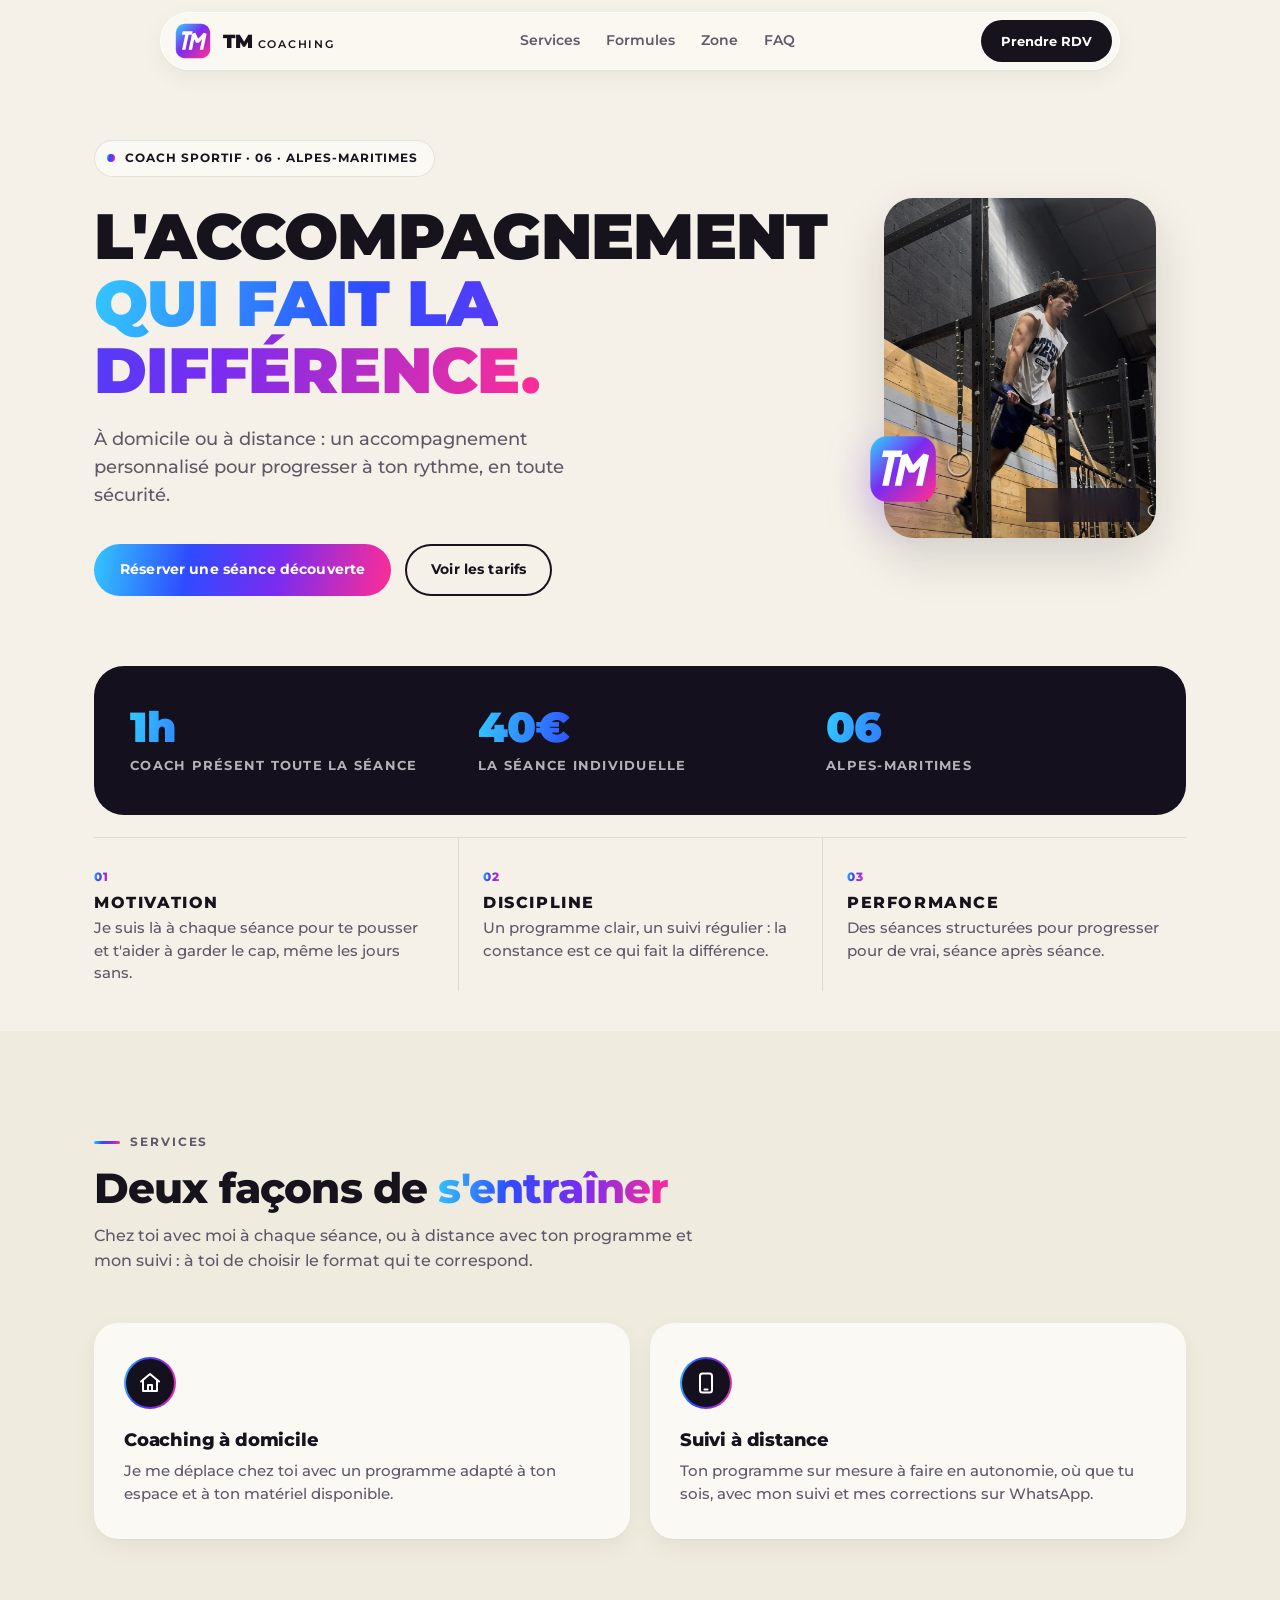
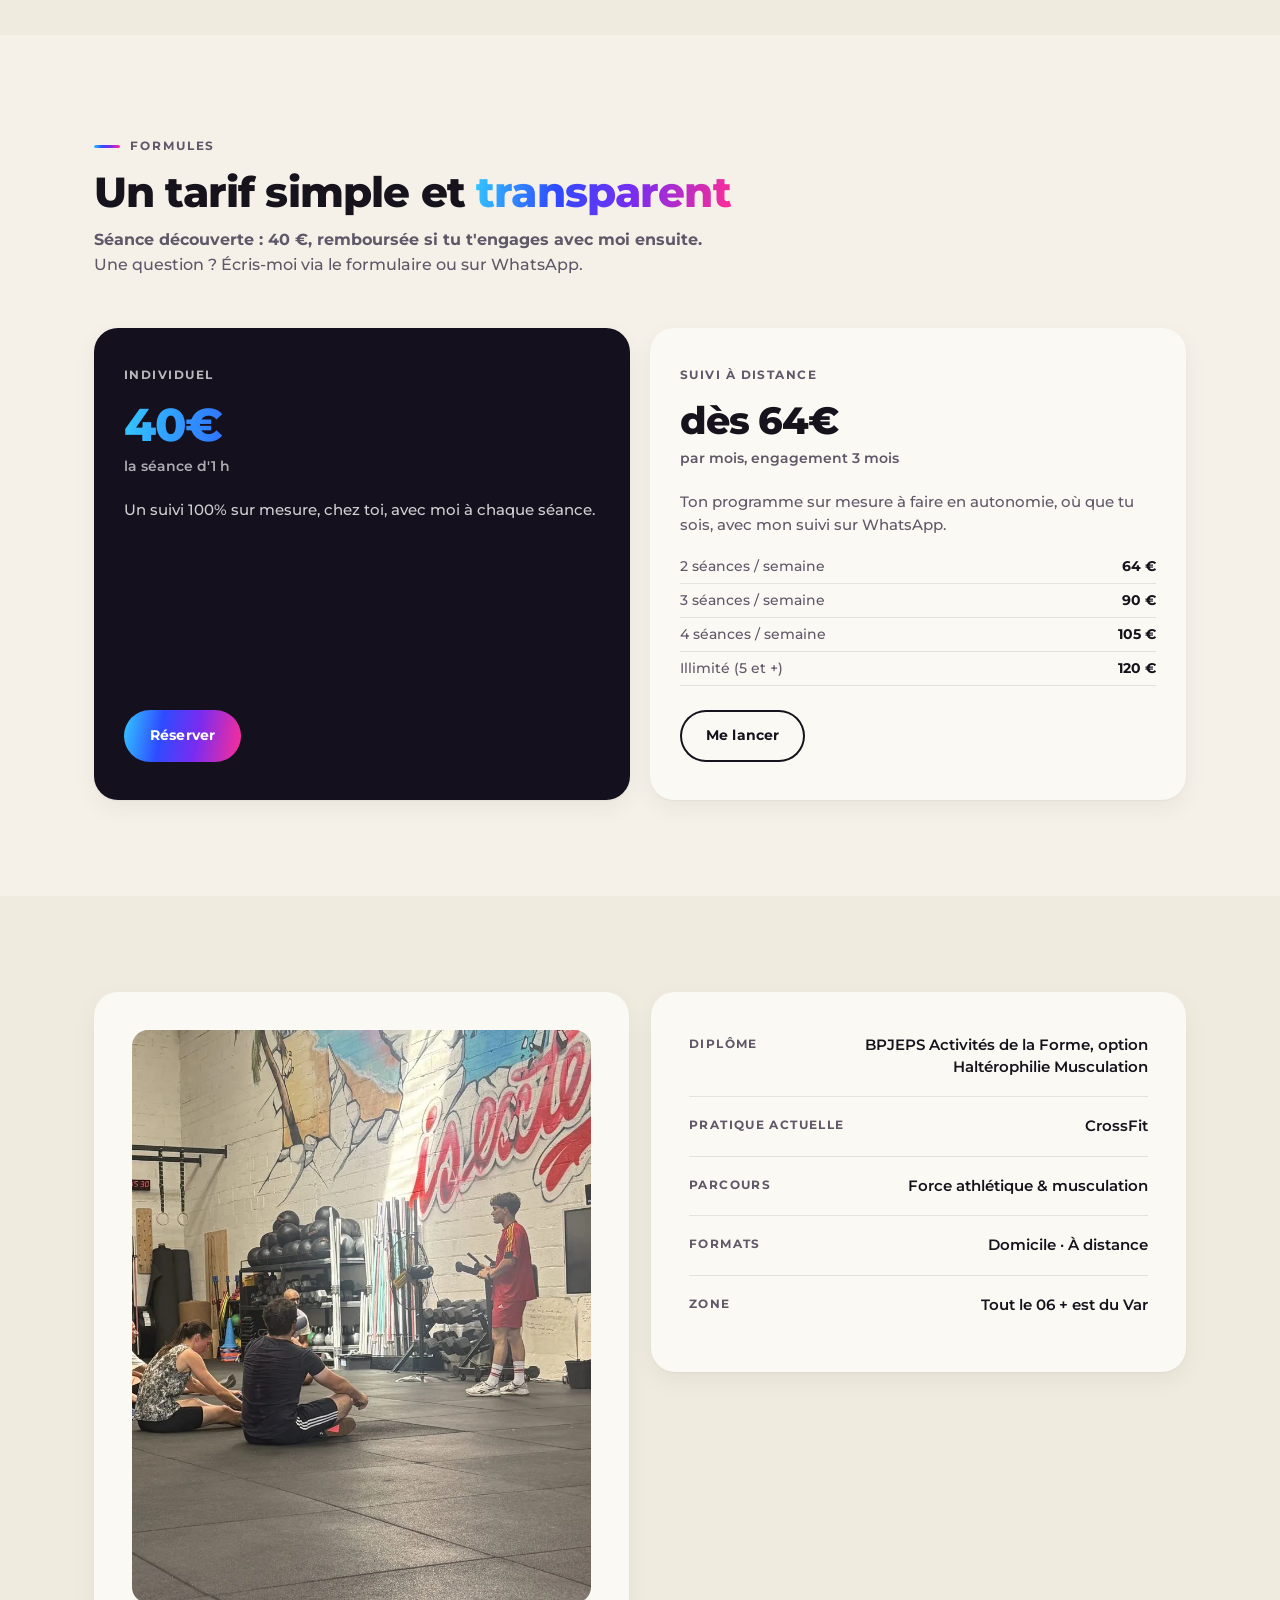
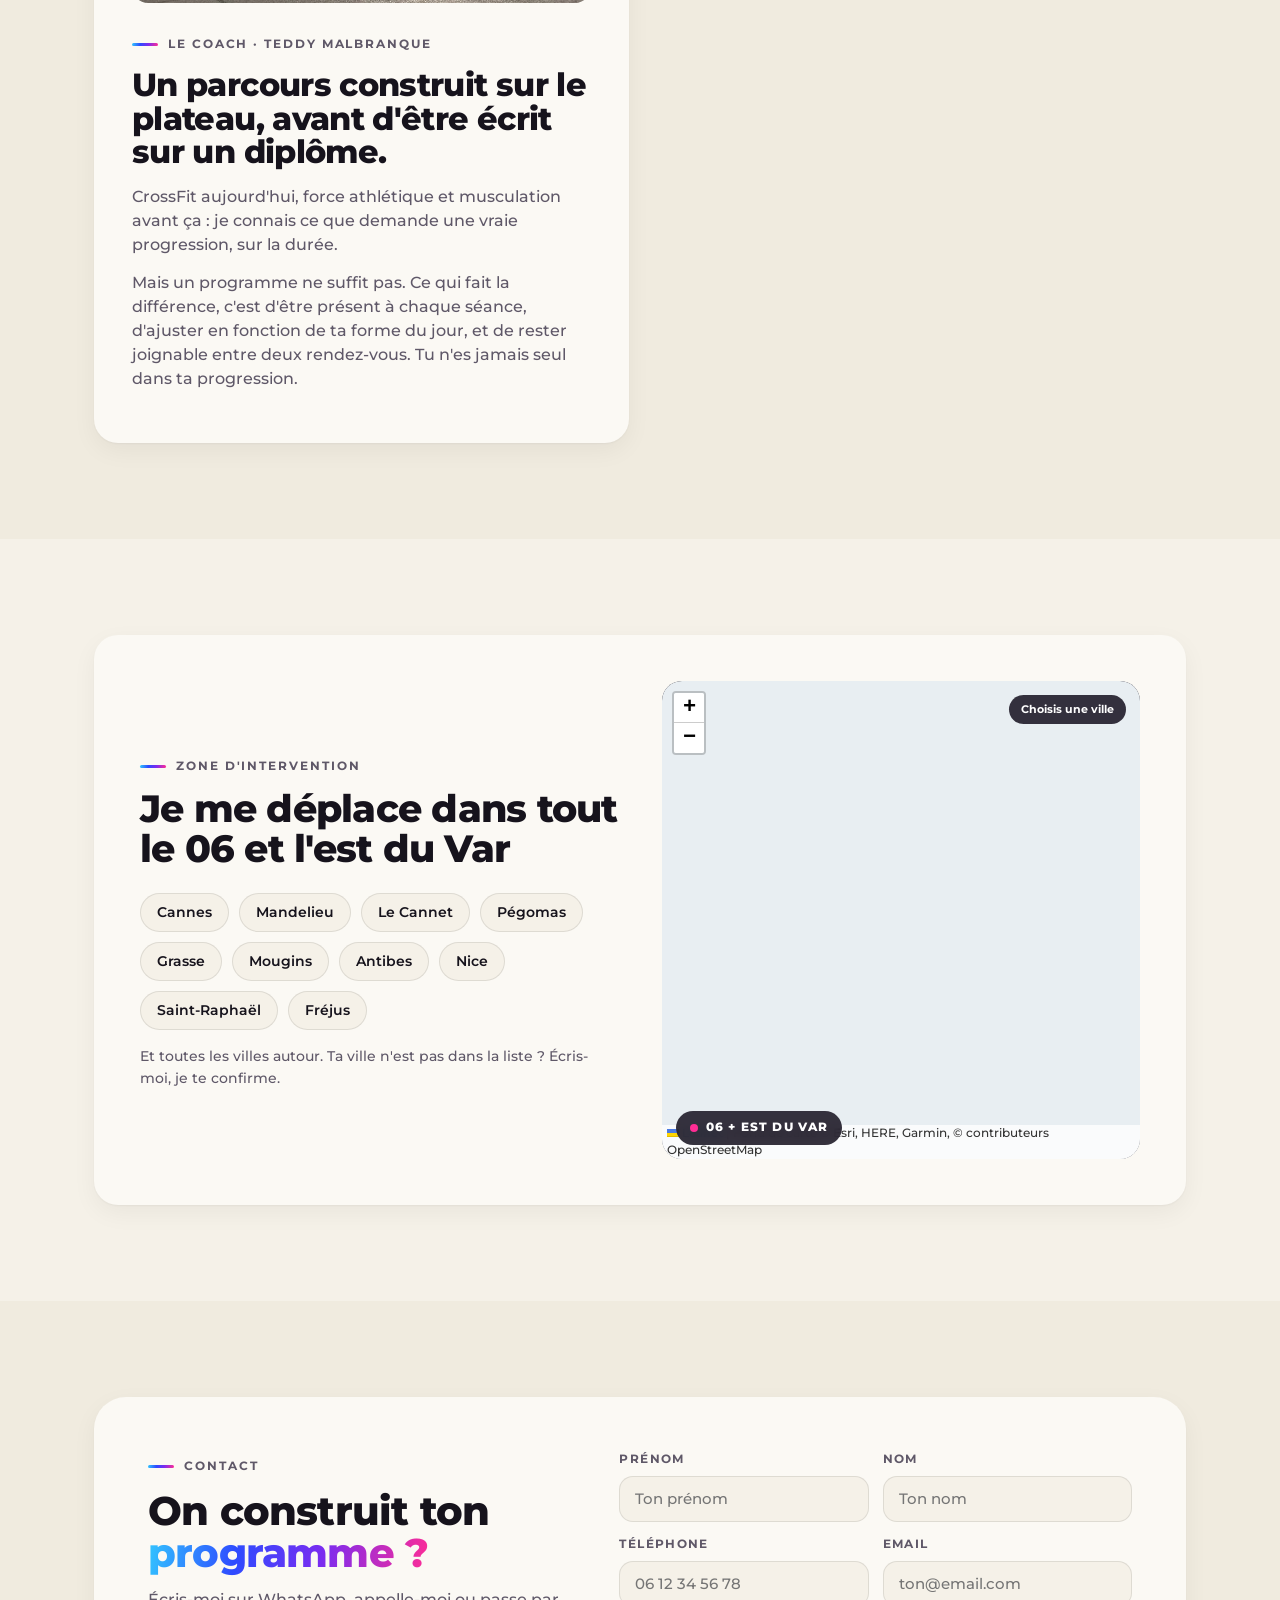
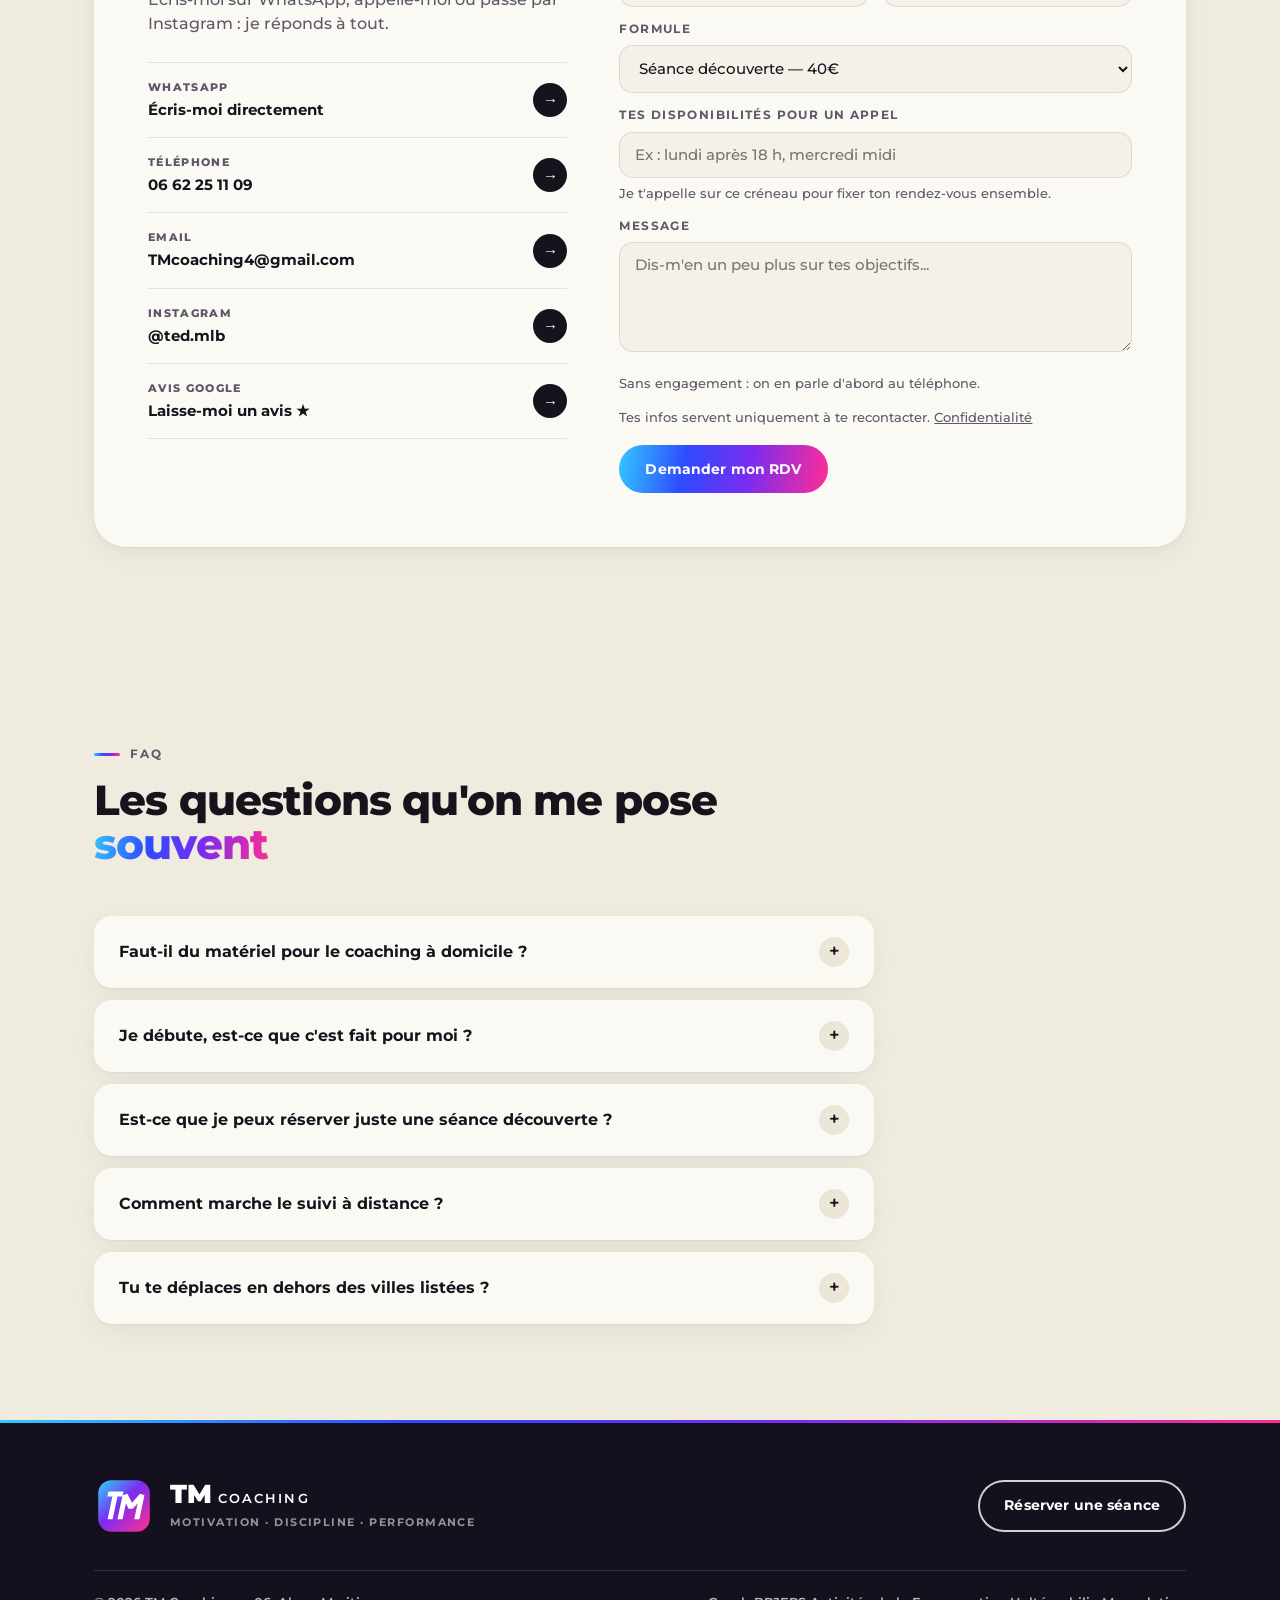
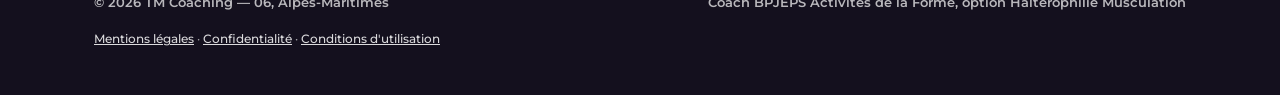
==== commit 540e1f83: "Offre à domicile et à distance seulement : retrait de la salle, du duo et des cours collectifs La ve" ====
--- a/index.html
+++ b/index.html
@@ -4,9 +4,9 @@
 <meta charset="UTF-8">
 <meta name="viewport" content="width=device-width, initial-scale=1.0">
 <title>Teddy Malbranque — Coach sportif 06 | TM Coaching Cannes, Mandelieu, Grasse</title>
-<meta name="description" content="Teddy Malbranque, coach sportif diplômé BPJEPS dans le 06. Coaching à domicile ou en salle, seul ou en duo, à Cannes, Mandelieu, Grasse, Antibes, Nice et Saint-Raphaël. Séance à 40 €.">
+<meta name="description" content="Teddy Malbranque, coach sportif diplômé BPJEPS dans le 06. Coaching à domicile et suivi à distance, à Cannes, Mandelieu, Grasse, Antibes, Nice et Saint-Raphaël. Séance à 40 €.">
 <meta property="og:title" content="Teddy Malbranque — TM Coaching, coach sportif dans les Alpes-Maritimes (06)">
-<meta property="og:description" content="Coaching à domicile, en salle de CrossFit ou en duo, avec un coach présent à chaque séance. Séance découverte à 40 €, remboursée si tu t'engages.">
+<meta property="og:description" content="Coaching à domicile avec un coach présent à chaque séance, ou suivi à distance. Séance découverte à 40 €, remboursée si tu t'engages.">
 <link rel="canonical" href="https://tm-coaching.github.io/">
 <meta name="msvalidate.01" content="EA259410F6A9F4A74F817505472AAB1F" />
 <meta property="og:url" content="https://tm-coaching.github.io/">
@@ -19,7 +19,7 @@
 <link rel="apple-touch-icon" href="apple-touch-icon.png">
 <script type="application/ld+json">
 {"@context":"https://schema.org","@type":"SportsActivityLocation","name":"TM Coaching — Teddy Malbranque, coach sportif",
-"description":"Coach sportif diplômé BPJEPS dans les Alpes-Maritimes : coaching à domicile, en salle de CrossFit, seul ou en duo.",
+"description":"Coach sportif diplômé BPJEPS dans les Alpes-Maritimes : coaching à domicile et suivi à distance.",
 "founder":{"@type":"Person","name":"Teddy Malbranque","jobTitle":"Coach sportif","hasCredential":"BPJEPS Activités de la Forme, option Haltérophilie Musculation","sameAs":["https://instagram.com/ted.mlb"]},
 "telephone":"+33662251109","email":"TMcoaching4@gmail.com",
 "address":{"@type":"PostalAddress","addressLocality":"Pégomas","postalCode":"06580","addressRegion":"Alpes-Maritimes","addressCountry":"FR"},
@@ -204,7 +204,7 @@
   .section-head p{font-size:16px; color:var(--muted);}
 
   /* ---------- Services ---------- */
-  .services-grid{display:grid; grid-template-columns:repeat(3,1fr); gap:20px;}
+  .services-grid{display:grid; grid-template-columns:repeat(2,1fr); gap:20px;}
   @media(max-width:900px){.services-grid{grid-template-columns:1fr;}}
   .service-card{
     background:var(--card); border-radius:var(--radius);
@@ -226,7 +226,7 @@
   .service-card p{font-size:14.5px; color:var(--muted);}
 
   /* ---------- Pricing ---------- */
-  .pricing-grid{display:grid; grid-template-columns:repeat(3,1fr); gap:20px; align-items:stretch;}
+  .pricing-grid{display:grid; grid-template-columns:repeat(2,1fr); gap:20px; align-items:stretch;}
   @media(max-width:900px){.pricing-grid{grid-template-columns:1fr;}}
   .price-card{
     background:var(--card); border-radius:var(--radius);
@@ -503,189 +503,6 @@
       background:radial-gradient(260px circle at var(--mx,50%) var(--my,50%), rgba(51,200,255,.18), rgba(122,44,240,.12) 35%, rgba(255,45,149,.08) 55%, transparent 72%);
     }
   }
-
-  /* ================= Couche premium (2026-10-30) ================= */
-  /* Esprit : grands titres serrés, beaucoup d'air, photo en grand, verre discret, une seule animation signature. */
-  :root{
-    --ease:cubic-bezier(.23,1,.32,1);      /* ease-out fort (skill emil-design-eng) */
-    --ease-io:cubic-bezier(.77,0,.175,1);
-    --shadow-lg:0 2px 4px rgba(22,19,28,.04), 0 24px 60px -18px rgba(22,19,28,.22);
-  }
-  section{padding:120px 0;}
-  @media(max-width:640px){section{padding:72px 0;}}
-  .section-head{max-width:720px; margin-bottom:60px;}
-  .section-head h2{font-size:clamp(32px,4.8vw,58px); font-weight:900; letter-spacing:-.035em; line-height:1.02; text-wrap:balance;}
-  .section-head p{font-size:17px; max-width:560px;}
-  .reveal{transition:opacity .9s var(--ease), transform .9s var(--ease);}
-
-  /* ---------- Hero ---------- */
-  .hero{padding:150px 0 90px;}
-  .hero-grid{grid-template-columns:minmax(0,1.25fr) minmax(0,.75fr); gap:56px;}
-  .hero h1{overflow-wrap:normal; font-size:clamp(28px,4.1vw,58px); letter-spacing:-.035em; line-height:.98; text-wrap:balance;}
-  .hero-sub{font-size:19px; line-height:1.6; max-width:520px;}
-  .hero-proof{list-style:none; display:flex; flex-wrap:wrap; gap:0; margin-top:44px; padding-top:26px; border-top:1px solid var(--line);}
-  .hero-proof li{display:flex; flex-direction:column; gap:3px; padding-right:28px; margin-right:28px; border-right:1px solid var(--line);}
-  .hero-proof li:last-child{border-right:none; margin-right:0; padding-right:0;}
-  .hero-proof b{font-size:20px; font-weight:900; letter-spacing:-.02em;}
-  .hero-proof span{font-size:12.5px; color:var(--muted); font-weight:600;}
-  .hero-visual{max-width:520px;}
-  .hero-photo{border-radius:36px; box-shadow:var(--shadow-lg);}
-  .hero-photo img{transform:scale(1.04); transition:transform 1.6s var(--ease);}
-  .hero-visual:hover .hero-photo img{transform:scale(1.07);}
-  .hero-patch{left:auto; right:-6%; top:7%; bottom:auto; width:min(22%,96px); transform:rotate(8deg);}
-  .hero-cred{
-    position:absolute; left:-8%; bottom:10%; z-index:3;
-    display:flex; align-items:center; gap:12px;
-    padding:14px 20px 14px 14px; border-radius:20px;
-    background:rgba(251,249,244,.78);
-    backdrop-filter:blur(20px) saturate(180%); -webkit-backdrop-filter:blur(20px) saturate(180%);
-    border:1px solid rgba(255,255,255,.8);
-    box-shadow:0 18px 40px -12px rgba(22,19,28,.28);
-  }
-  .hero-cred .ic{width:38px; height:38px; border-radius:12px; background:var(--grad); color:#fff; display:flex; align-items:center; justify-content:center; flex-shrink:0;}
-  .hero-cred .ic svg{width:20px; height:20px;}
-  .hero-cred b{display:block; font-size:15px; font-weight:900; letter-spacing:-.01em; line-height:1.15;}
-  .hero-cred small{display:block; font-size:11.5px; color:var(--muted); font-weight:600;}
-  @media(max-width:900px){
-    .hero{padding:118px 0 56px;}
-    .hero-grid{grid-template-columns:1fr; gap:48px;}
-    .hero-visual{max-width:440px;}
-    .hero-cred{left:-2%;}
-  }
-  @media(max-width:520px){
-    .hero-ctas .btn{flex:1 1 100%; justify-content:center;}
-    .hero-proof{display:grid; grid-template-columns:repeat(3,minmax(0,1fr)); gap:0;}
-    .hero-proof li{padding:0 10px; margin:0;}
-    .hero-proof li:first-child{padding-left:0;}
-    .hero-proof b{font-size:15px;}
-    .hero-proof span{font-size:11px; line-height:1.35;}
-    .hero-photo .cap{right:auto; left:14px; bottom:auto; top:14px;}
-    .badge{font-size:10.5px; letter-spacing:.05em;}
-    .hero-cred{left:12px; bottom:14px; padding:10px 14px 10px 10px;}
-    .hero-patch{right:-2%;}
-  }
-
-  /* ---------- Bandeau signature ---------- */
-  .signature{background:var(--night); overflow:hidden; padding:30px 0; position:relative;}
-  .signature::before,.signature::after{content:""; position:absolute; top:0; bottom:0; width:120px; z-index:1; pointer-events:none;}
-  .signature::before{left:0; background:linear-gradient(90deg,var(--night),transparent);}
-  .signature::after{right:0; background:linear-gradient(-90deg,var(--night),transparent);}
-  .sig-track{display:flex; align-items:center; gap:34px; width:max-content; animation:sig 38s linear infinite;}
-  .sig-track span{font-size:clamp(34px,5vw,64px); font-weight:900; text-transform:uppercase; letter-spacing:-.02em; line-height:1; color:#fff;}
-  .sig-track span.o{color:rgba(255,255,255,.3);}
-  .sig-track i{font-style:normal; font-size:22px; background:var(--grad); -webkit-background-clip:text; background-clip:text; color:transparent;}
-  @keyframes sig{to{transform:translateX(-50%);}}
-  @media (prefers-reduced-motion: reduce){ .sig-track{animation:none;} }
-
-  /* ---------- Valeurs ---------- */
-  .values-sec{padding:72px 0 96px;}
-  .values{margin-top:0; border-top:none;}
-  .val{padding:6px 32px 6px 0;}
-  .val + .val{padding-left:32px;}
-  .val h2{font-size:15px; letter-spacing:.14em; margin:0 0 10px; background:var(--grad); -webkit-background-clip:text; background-clip:text; color:transparent; display:inline-block;}
-  .val p{font-size:16px; line-height:1.6;}
-  @media(max-width:760px){.values-sec{padding:48px 0 64px;} .val, .val + .val{padding:20px 0;}}
-
-  /* ---------- Services ---------- */
-  .service-card{padding:38px 32px 40px; border-radius:28px;}
-  .service-card h3{font-size:21px; letter-spacing:-.02em;}
-  .service-card p{font-size:15.5px; line-height:1.6;}
-
-  /* ---------- Méthode ---------- */
-  .steps{list-style:none; display:grid; grid-template-columns:repeat(4,1fr); gap:0; counter-reset:none; border-top:1px solid var(--line);}
-  .steps li{padding:30px 28px 0 0; position:relative;}
-  .steps li + li{padding-left:28px; border-left:1px solid var(--line);}
-  .steps .n{display:block; font-size:56px; font-weight:900; letter-spacing:-.04em; line-height:1; margin-bottom:22px; color:rgba(122,44,240,.28);}
-  .steps li:last-child .n{background:var(--grad); -webkit-background-clip:text; background-clip:text;}
-  .steps h3{font-size:19px; font-weight:800; letter-spacing:-.01em; margin-bottom:10px;}
-  .steps p{font-size:15px; color:var(--muted); line-height:1.6;}
-  @media(max-width:900px){
-    .steps{grid-template-columns:1fr 1fr; row-gap:36px;}
-    .steps li:nth-child(3){padding-left:0; border-left:none;}
-  }
-  @media(max-width:560px){
-    .steps{grid-template-columns:1fr; row-gap:0;}
-    .steps li, .steps li + li{padding:24px 0; border-left:none; border-bottom:1px solid var(--line); display:grid; grid-template-columns:64px 1fr; column-gap:8px;}
-    .steps .n{font-size:38px; margin:0; grid-row:span 2;}
-  }
-
-  /* ---------- Formules ---------- */
-  #formules{background:var(--cream);}
-  .price-card{padding:42px 34px 36px; border-radius:30px;}
-  .price-card .amount{font-size:58px; font-weight:900; letter-spacing:-.045em; font-variant-numeric:tabular-nums;}
-  .price-card .amount small{font-size:17px; font-weight:700; letter-spacing:0; margin-right:6px; vertical-align:.9em; color:var(--muted);}
-  .price-card.highlight{
-    border:1.5px solid transparent;
-    background:linear-gradient(var(--night),var(--night)) padding-box, var(--grad) border-box;
-    box-shadow:0 30px 70px -28px rgba(122,44,240,.55);
-  }
-  @media(min-width:901px){ .price-card.highlight{transform:translateY(-14px);} }
-  .incl{list-style:none; display:flex; flex-direction:column; gap:10px; margin:-6px 0 28px;}
-  .incl li{display:flex; gap:10px; align-items:flex-start; font-size:14.5px; font-weight:600;}
-  .incl li::before{content:""; flex-shrink:0; width:18px; height:18px; margin-top:1px; border-radius:50%;
-    background:url("data:image/svg+xml,%3Csvg xmlns='http://www.w3.org/2000/svg' viewBox='0 0 24 24' fill='none' stroke='white' stroke-width='3.4' stroke-linecap='round' stroke-linejoin='round'%3E%3Cpath d='m6 12.5 4 4L18 8'/%3E%3C/svg%3E") center/12px no-repeat, var(--grad);}
-  .price-card.highlight .incl li{color:#fff;}
-  .price-card p.desc{flex-grow:0;}
-  .price-card .incl{flex-grow:1;}
-  .price-card .dist-tiers{flex-grow:1;}
-
-  /* ---------- Le coach ---------- */
-  .about-one{display:grid; grid-template-columns:.85fr 1.15fr; gap:64px; align-items:center;}
-  .about-one .about-photo{margin:0; border-radius:32px; aspect-ratio:4/5; box-shadow:var(--shadow-lg); max-width:100%;}
-  .about-one .about-photo img{object-position:center 22%;}
-  .about-body h2{font-size:clamp(28px,3.6vw,46px); font-weight:900; letter-spacing:-.035em; line-height:1.04; margin-bottom:20px; text-wrap:balance;}
-  .about-body > p{color:var(--muted); font-size:16.5px; line-height:1.65; margin-bottom:14px; max-width:560px;}
-  .about-body .fact-list{margin-top:26px; border-top:1px solid var(--line);}
-  .about-body .fact:first-child{border-top:none; padding-top:18px;}
-  @media(max-width:900px){.about-one{grid-template-columns:1fr; gap:40px;} .about-one .about-photo{max-width:440px;}}
-  @media(max-width:520px){.fact{flex-direction:column; gap:4px;} .fact .v{text-align:left;}}
-
-  /* ---------- Zone & contact ---------- */
-  .zone-card, .contact-card{border-radius:36px;}
-  .zone-card h2, .contact-card h2{font-weight:900; letter-spacing:-.035em; text-wrap:balance;}
-  .zone-visual{border-radius:26px;}
-
-  /* ---------- FAQ ---------- */
-  .faq-layout{display:grid; grid-template-columns:.8fr 1.2fr; gap:64px; align-items:start;}
-  .faq-layout .section-head{position:sticky; top:110px; margin-bottom:0;}
-  .faq-layout .section-head .btn{margin-top:26px;}
-  .faq-list{max-width:none;}
-  .faq-item{border-radius:20px;}
-  .faq-item summary{padding:22px 26px; font-size:16px;}
-  @media(max-width:900px){.faq-layout{grid-template-columns:1fr; gap:36px;} .faq-layout .section-head{position:static;}}
-
-  /* ---------- Footer ---------- */
-  footer{padding-top:72px;}
-  .footer-mark{
-    font-size:clamp(48px,11.5vw,150px); font-weight:900; letter-spacing:-.05em; line-height:.85;
-    background:var(--grad); -webkit-background-clip:text; background-clip:text; color:transparent;
-    margin-bottom:48px; white-space:nowrap; overflow:hidden; opacity:.95;
-  }
-
-  /* ---------- Finitions inspirées des skills apple-design / emil-design-eng / ui-ux-pro-max ---------- */
-  /* Retour immédiat à l'appui (scale .97, 160 ms ease-out) */
-  .btn, .nav-cta, .rdv-float, .zone-towns span, .contact-methods a .arrow{transition:transform 160ms var(--ease), box-shadow .3s var(--ease), background .3s ease, color .2s ease;}
-  .btn:active, .nav-cta:active, .rdv-float:active, .zone-towns span:active{transform:scale(.97) !important;}
-  /* Apparition en cascade des grilles (40 ms entre éléments) */
-  .reveal > *{transition:opacity .8s var(--ease), transform .8s var(--ease);}
-  .services-grid.reveal > *, .pricing-grid.reveal > *, .steps.reveal > *, .values.reveal > *{opacity:0; transform:translateY(16px);}
-  .services-grid.reveal.in > *, .pricing-grid.reveal.in > *, .steps.reveal.in > *, .values.reveal.in > *{opacity:1; transform:none;}
-  .reveal.in > *:nth-child(2){transition-delay:60ms;} .reveal.in > *:nth-child(3){transition-delay:120ms;} .reveal.in > *:nth-child(4){transition-delay:180ms;}
-  @media(min-width:901px){ .pricing-grid.reveal.in > .highlight{transform:translateY(-14px);} }
-  /* Bandeau : pause au survol (contenu qui défile = doit pouvoir s'arrêter) */
-  .signature:hover .sig-track{animation-play-state:paused;}
-  /* Cibles tactiles d'au moins 44 px */
-  .zone-towns span{min-height:44px; display:inline-flex; align-items:center;}
-  .faq-item summary{min-height:56px;}
-  /* Lisibilité si l'utilisateur réduit la transparence */
-  @media (prefers-reduced-transparency: reduce){
-    .nav, .hero-cred, .hero-photo .cap{background:var(--card); backdrop-filter:none; -webkit-backdrop-filter:none;}
-    .hero-photo .cap{background:var(--night);}
-  }
-  @media (prefers-reduced-motion: reduce){
-    .reveal > *, .services-grid.reveal > *, .pricing-grid.reveal > *, .steps.reveal > *, .values.reveal > *{opacity:1 !important; transform:none !important; transition:none;}
-    .hero-photo img{transition:none;}
-  }
 </style>
 </head>
 <body>
@@ -710,7 +527,6 @@
     </a>
     <nav class="nav-links">
       <a href="#services">Services</a>
-      <a href="#methode">Méthode</a>
       <a href="#formules">Formules</a>
       <a href="#zone">Zone</a>
       <a href="#faq">FAQ</a>
@@ -723,43 +539,34 @@
 <section class="hero">
   <div class="wrap hero-grid">
     <div>
-      <div class="badge"><span class="dot"></span>Coach sportif diplômé d'État · Alpes-Maritimes</div>
+      <div class="badge"><span class="dot"></span>Coach sportif · 06 · Alpes-Maritimes</div>
       <h1>L'accompagnement<br><span class="neon">qui fait la différence.</span></h1>
-      <p class="hero-sub">À domicile ou en salle de CrossFit, seul ou à deux : un programme construit pour toi et un coach présent du premier au dernier exercice, dans tout le 06 et l'est du Var.</p>
+      <p class="hero-sub">À domicile ou à distance : un accompagnement personnalisé pour progresser à ton rythme, en toute sécurité.</p>
       <div class="hero-ctas">
         <a href="#contact" class="btn btn-primary" data-formule="Séance découverte — 40€">Réserver une séance découverte</a>
         <a href="#formules" class="btn btn-secondary">Voir les tarifs</a>
       </div>
-      <ul class="hero-proof">
-        <li><b>BPJEPS</b><span>Haltérophilie Musculation</span></li>
-        <li><b>40 €</b><span>la séance d'1 h</span></li>
-        <li><b>Découverte</b><span>remboursée si tu t'engages</span></li>
-      </ul>
     </div>
     <div class="hero-visual reveal">
       <div class="hero-photo">
         <img src="[data-uri]" alt="Teddy Malbranque, coach sportif dans le 06, en muscle-up à la barre">
         <div class="cap">Muscle-up</div>
       </div>
-      <div class="hero-cred">
-        <span class="ic" aria-hidden="true"><svg viewBox="0 0 24 24" fill="none" stroke="currentColor" stroke-width="2.6" stroke-linecap="round" stroke-linejoin="round"><path d="m5 12.5 4.5 4.5L19 7.5"/></svg></span>
-        <span><b>Diplômé d'État</b><small>BPJEPS Activités de la Forme</small></span>
-      </div>
       <div class="hero-patch"><svg aria-hidden="true" viewBox="0 0 200 200" xmlns="http://www.w3.org/2000/svg"><defs><linearGradient id="g3" gradientUnits="userSpaceOnUse" x1="20" y1="20" x2="180" y2="180"><stop offset="0" stop-color="#33C8FF"/><stop offset=".45" stop-color="#7A2CF0"/><stop offset="1" stop-color="#FF2D95"/></linearGradient></defs><rect x="14" y="14" width="172" height="172" rx="44" fill="url(#g3)"/><g transform="translate(100 100) skewX(-12) translate(-100 -100)" fill="none" stroke="#FFFFFF" stroke-width="17" stroke-linejoin="miter" stroke-miterlimit="1.5"><path d="M38,60 H88"/><path d="M63,60 V144"/><path d="M96,144 V64 L124,104 L152,64 V144"/></g></svg></div>
     </div>
   </div>
-</section>
-
-<div class="signature" role="img" aria-label="Motivation, Discipline, Performance">
-  <div class="sig-track" aria-hidden="true"><span>Motivation</span><i>✦</i><span class="o">Discipline</span><i>✦</i><span>Performance</span><i>✦</i><span>Motivation</span><i>✦</i><span class="o">Discipline</span><i>✦</i><span>Performance</span><i>✦</i><span>Motivation</span><i>✦</i><span class="o">Discipline</span><i>✦</i><span>Performance</span><i>✦</i><span>Motivation</span><i>✦</i><span class="o">Discipline</span><i>✦</i><span>Performance</span><i>✦</i></div>
-</div>
-
-<section class="values-sec">
+  <div class="wrap">
+    <div class="hero-card reveal">
+      <div class="hero-stat"><div class="num">1h</div><div class="lbl">Coach présent toute la séance</div></div>
+      <div class="hero-stat"><div class="num">40€</div><div class="lbl">La séance individuelle</div></div>
+      <div class="hero-stat"><div class="num">06</div><div class="lbl">Alpes-Maritimes</div></div>
+    </div>
+  </div>
   <div class="wrap">
     <div class="values reveal">
-      <div class="val"><h2>Motivation</h2><p>Je suis là à chaque séance pour te pousser et t'aider à garder le cap, même les jours sans.</p></div>
-      <div class="val"><h2>Discipline</h2><p>Un programme clair, un suivi régulier : la constance est ce qui fait la différence.</p></div>
-      <div class="val"><h2>Performance</h2><p>Des séances structurées pour progresser pour de vrai, séance après séance.</p></div>
+      <div class="val"><span class="vn">01</span><h2>Motivation</h2><p>Je suis là à chaque séance pour te pousser et t'aider à garder le cap, même les jours sans.</p></div>
+      <div class="val"><span class="vn">02</span><h2>Discipline</h2><p>Un programme clair, un suivi régulier : la constance est ce qui fait la différence.</p></div>
+      <div class="val"><span class="vn">03</span><h2>Performance</h2><p>Des séances structurées pour progresser pour de vrai, séance après séance.</p></div>
     </div>
   </div>
 </section>
@@ -768,8 +575,8 @@
   <div class="wrap">
     <div class="section-head reveal">
       <div class="eyebrow">Services</div>
-      <h2>Trois façons de <span class="grad-text">s'entraîner</span></h2>
-      <p>Chez toi ou en salle de CrossFit, seul ou à deux : à toi de choisir le format qui te correspond. J'anime aussi des cours collectifs à CrossFit Cannes.</p>
+      <h2>Deux façons de <span class="grad-text">s'entraîner</span></h2>
+      <p>Chez toi avec moi à chaque séance, ou à distance avec ton programme et mon suivi : à toi de choisir le format qui te correspond.</p>
     </div>
     <div class="services-grid reveal">
       <div class="service-card">
@@ -781,35 +588,12 @@
       </div>
       <div class="service-card">
         <div class="service-icon" aria-hidden="true">
-          <svg viewBox="0 0 24 24" fill="none" stroke="currentColor" stroke-width="2" stroke-linecap="round" stroke-linejoin="round"><path d="M8.5 7.5a3.5 3.5 0 1 1 7 0"/><path d="M8.6 7.6 8 9.2"/><path d="M15.4 7.6 16 9.2"/><circle cx="12" cy="14.5" r="6"/></svg>
-        </div>
-        <h3>Coaching personnel en salle</h3>
-        <p>Séances individuelles ou en duo en salle de CrossFit, avec accès au matériel complet.</p>
-      </div>
-      <div class="service-card">
-        <div class="service-icon" aria-hidden="true">
-          <svg viewBox="0 0 24 24" fill="none" stroke="currentColor" stroke-width="2" stroke-linecap="round" stroke-linejoin="round"><circle cx="9" cy="8" r="3"/><circle cx="17" cy="9" r="2.5"/><path d="M3 20c0-3.3 2.7-6 6-6s6 2.7 6 6"/><path d="M15 14.2c.6-.1 1.3-.2 2-.2 2.8 0 4 2 4 4.5"/></svg>
-        </div>
-        <h3>Coaching en duo</h3>
-        <p>Viens à deux (ami, conjoint, collègue) : même exigence, même attention, et un tarif partagé.</p>
-      </div>
-    </div>
-  </div>
-</section>
-
-<section id="methode">
-  <div class="wrap">
-    <div class="section-head reveal">
-      <div class="eyebrow">Comment ça se passe</div>
-      <h2>De ton premier message à <span class="grad-text">ta première séance</span></h2>
-      <p>Pas d'abonnement à signer en ligne ni de formule imposée : on commence par se parler.</p>
-    </div>
-    <ol class="steps reveal">
-      <li><span class="n">01</span><h3>Tu me contactes</h3><p>Par le formulaire, sur WhatsApp ou par téléphone. Ça prend deux minutes.</p></li>
-      <li><span class="n">02</span><h3>On s'appelle</h3><p>Je t'appelle sur ton créneau pour parler de ton objectif, de ton niveau et de tes contraintes.</p></li>
-      <li><span class="n">03</span><h3>Séance découverte</h3><p>40 €, remboursée si tu t'engages ensuite. On s'entraîne ensemble et je fais le point sur ta forme.</p></li>
-      <li><span class="n">04</span><h3>Ton programme</h3><p>Des séances construites pour toi, ajustées à ta forme du jour, et je reste joignable entre deux rendez-vous.</p></li>
-    </ol>
+          <svg viewBox="0 0 24 24" fill="none" stroke="currentColor" stroke-width="2" stroke-linecap="round" stroke-linejoin="round"><rect x="6" y="2.5" width="12" height="19" rx="2.5"/><path d="M10.5 18.5h3"/></svg>
+        </div>
+        <h3>Suivi à distance</h3>
+        <p>Ton programme sur mesure à faire en autonomie, où que tu sois, avec mon suivi et mes corrections sur WhatsApp.</p>
+      </div>
+    </div>
   </div>
 </section>
 
@@ -821,33 +605,16 @@
       <p><strong>Séance découverte : 40 €, remboursée si tu t'engages avec moi ensuite.</strong> Une question ? Écris-moi via le formulaire ou sur WhatsApp.</p>
     </div>
     <div class="pricing-grid reveal">
-      <div class="price-card">
+      <div class="price-card highlight on-dark">
         <div class="tag">Individuel</div>
         <div class="amount">40€</div>
         <div class="per">la séance d'1 h</div>
-        <p class="desc">Un suivi 100% sur mesure, à domicile ou en salle de CrossFit.</p>
-        <ul class="incl">
-          <li>Programme construit pour toi</li>
-          <li>Coach présent toute la séance</li>
-          <li>Suivi WhatsApp entre les séances</li>
-        </ul>
-        <a href="#contact" class="btn btn-secondary" data-formule="Individuel — 40€">Réserver</a>
-      </div>
-      <div class="price-card highlight on-dark">
-        <div class="tag">Duo</div>
-        <div class="amount">70€</div>
-        <div class="per">la séance d'1 h, à deux</div>
-        <p class="desc">Viens à deux : même exigence, même attention, soit 35 € chacun.</p>
-        <ul class="incl">
-          <li>Séance pensée pour vos deux profils</li>
-          <li>Coach présent toute la séance</li>
-          <li>À domicile ou en salle</li>
-        </ul>
-        <a href="#contact" class="btn btn-primary" data-formule="Duo — 70€ à deux">Réserver</a>
+        <p class="desc">Un suivi 100% sur mesure, chez toi, avec moi à chaque séance.</p>
+        <a href="#contact" class="btn btn-primary" data-formule="Individuel — 40€">Réserver</a>
       </div>
       <div class="price-card">
         <div class="tag">Suivi à distance</div>
-        <div class="amount"><small>dès</small>64€</div>
+        <div class="amount" style="font-size:38px;">dès 64€</div>
         <div class="per">par mois, engagement 3 mois</div>
         <p class="desc">Ton programme sur mesure à faire en autonomie, où que tu sois, avec mon suivi sur WhatsApp.</p>
         <ul class="dist-tiers">
@@ -863,20 +630,23 @@
 </section>
 
 <section class="about tint" id="about">
-  <div class="wrap">
-    <div class="about-one reveal">
-      <div class="about-photo"><img src="[data-uri]" alt="Teddy Malbranque, coach sportif diplômé BPJEPS dans le 06"></div>
-      <div class="about-body">
-        <div class="eyebrow">Le coach · Teddy Malbranque</div>
-        <h2>Un parcours construit sur le plateau, avant d'être écrit sur un diplôme.</h2>
+  <div class="wrap about-grid">
+    <div class="about-card reveal">
+      <div class="about-photo"><img src="[data-uri]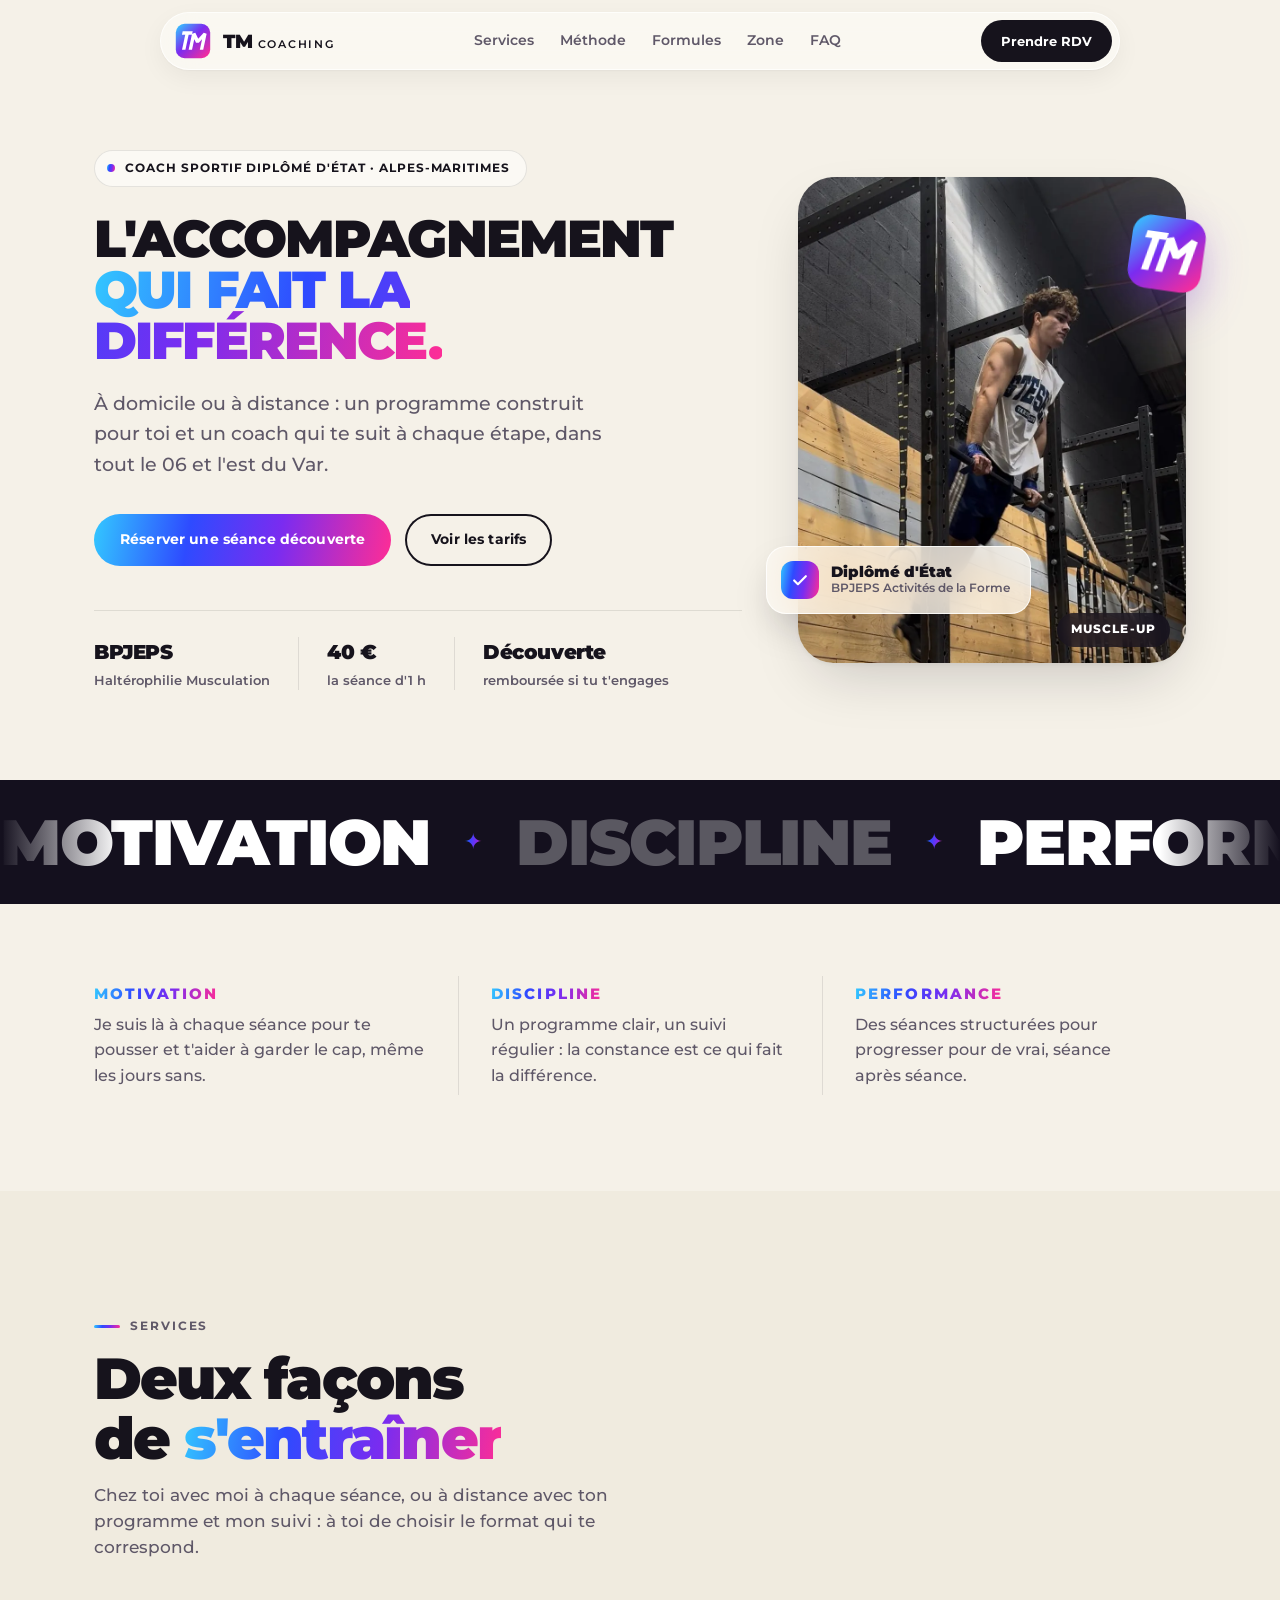
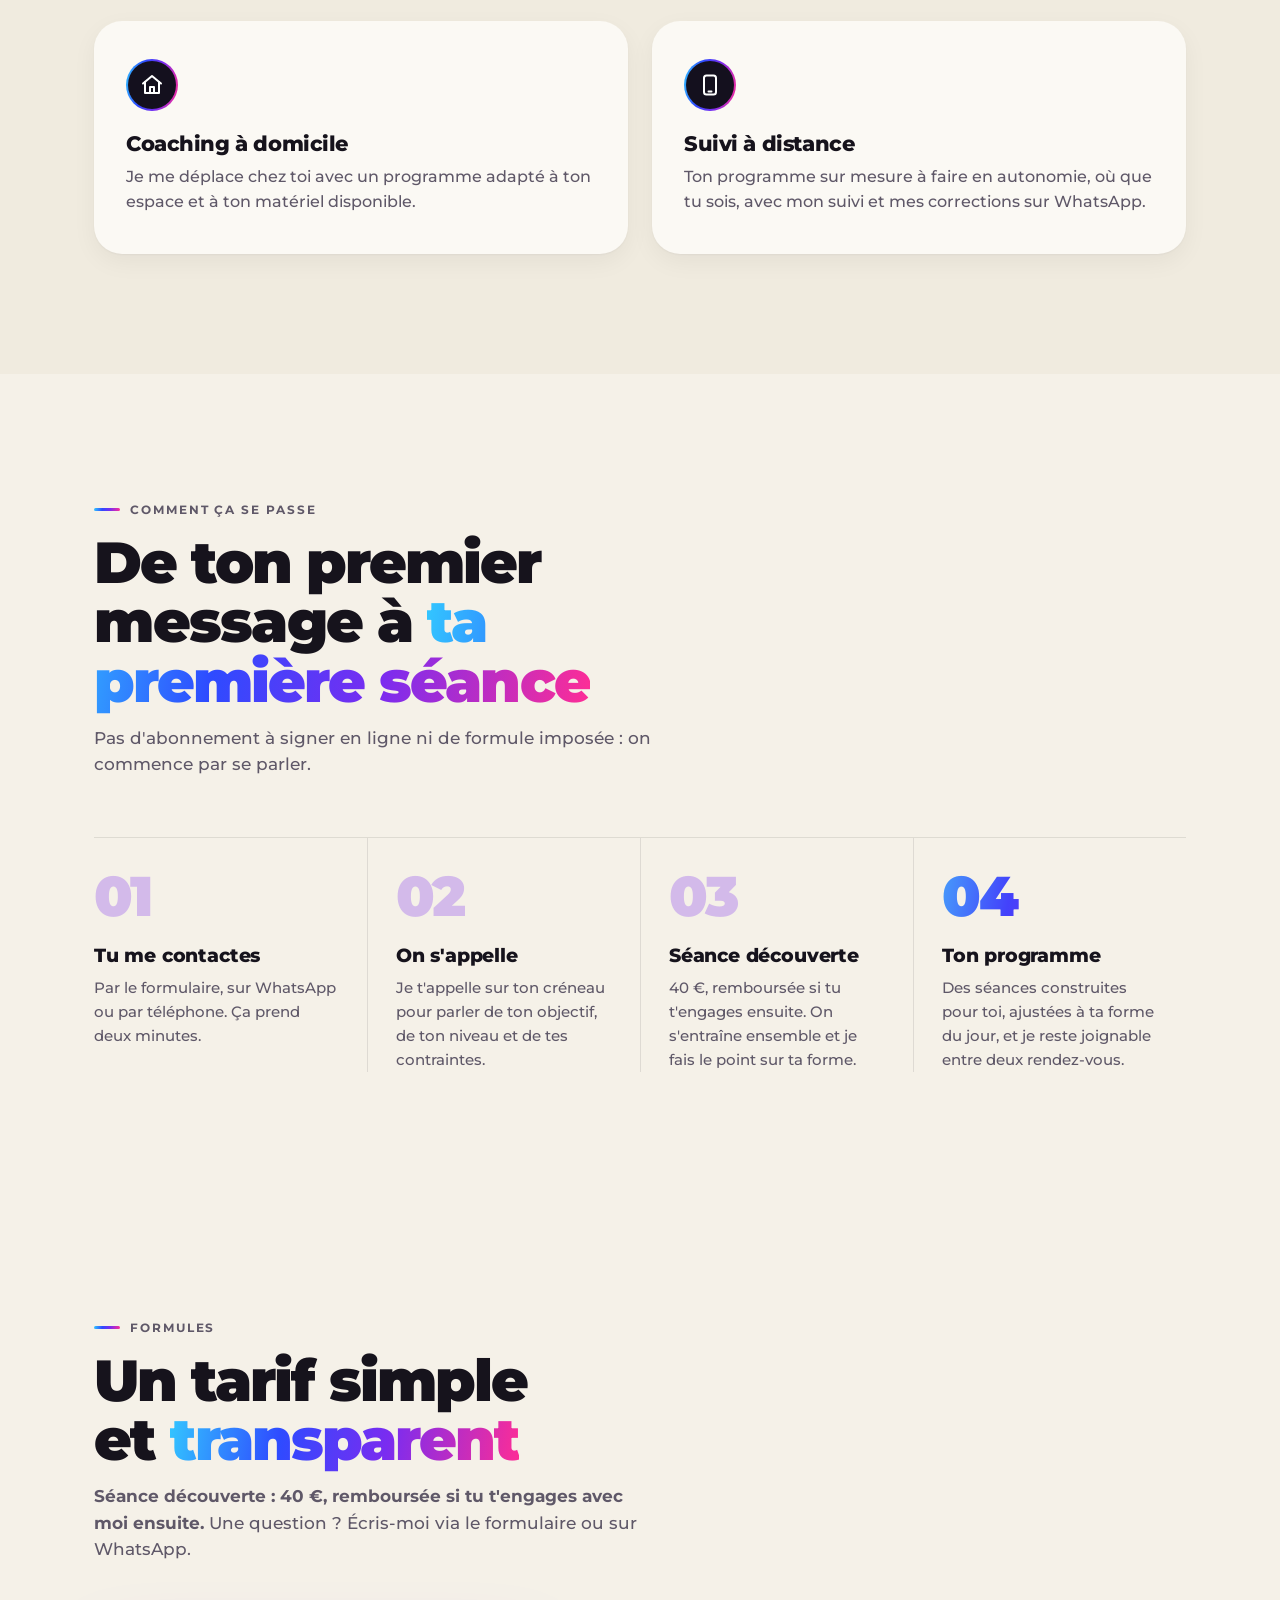
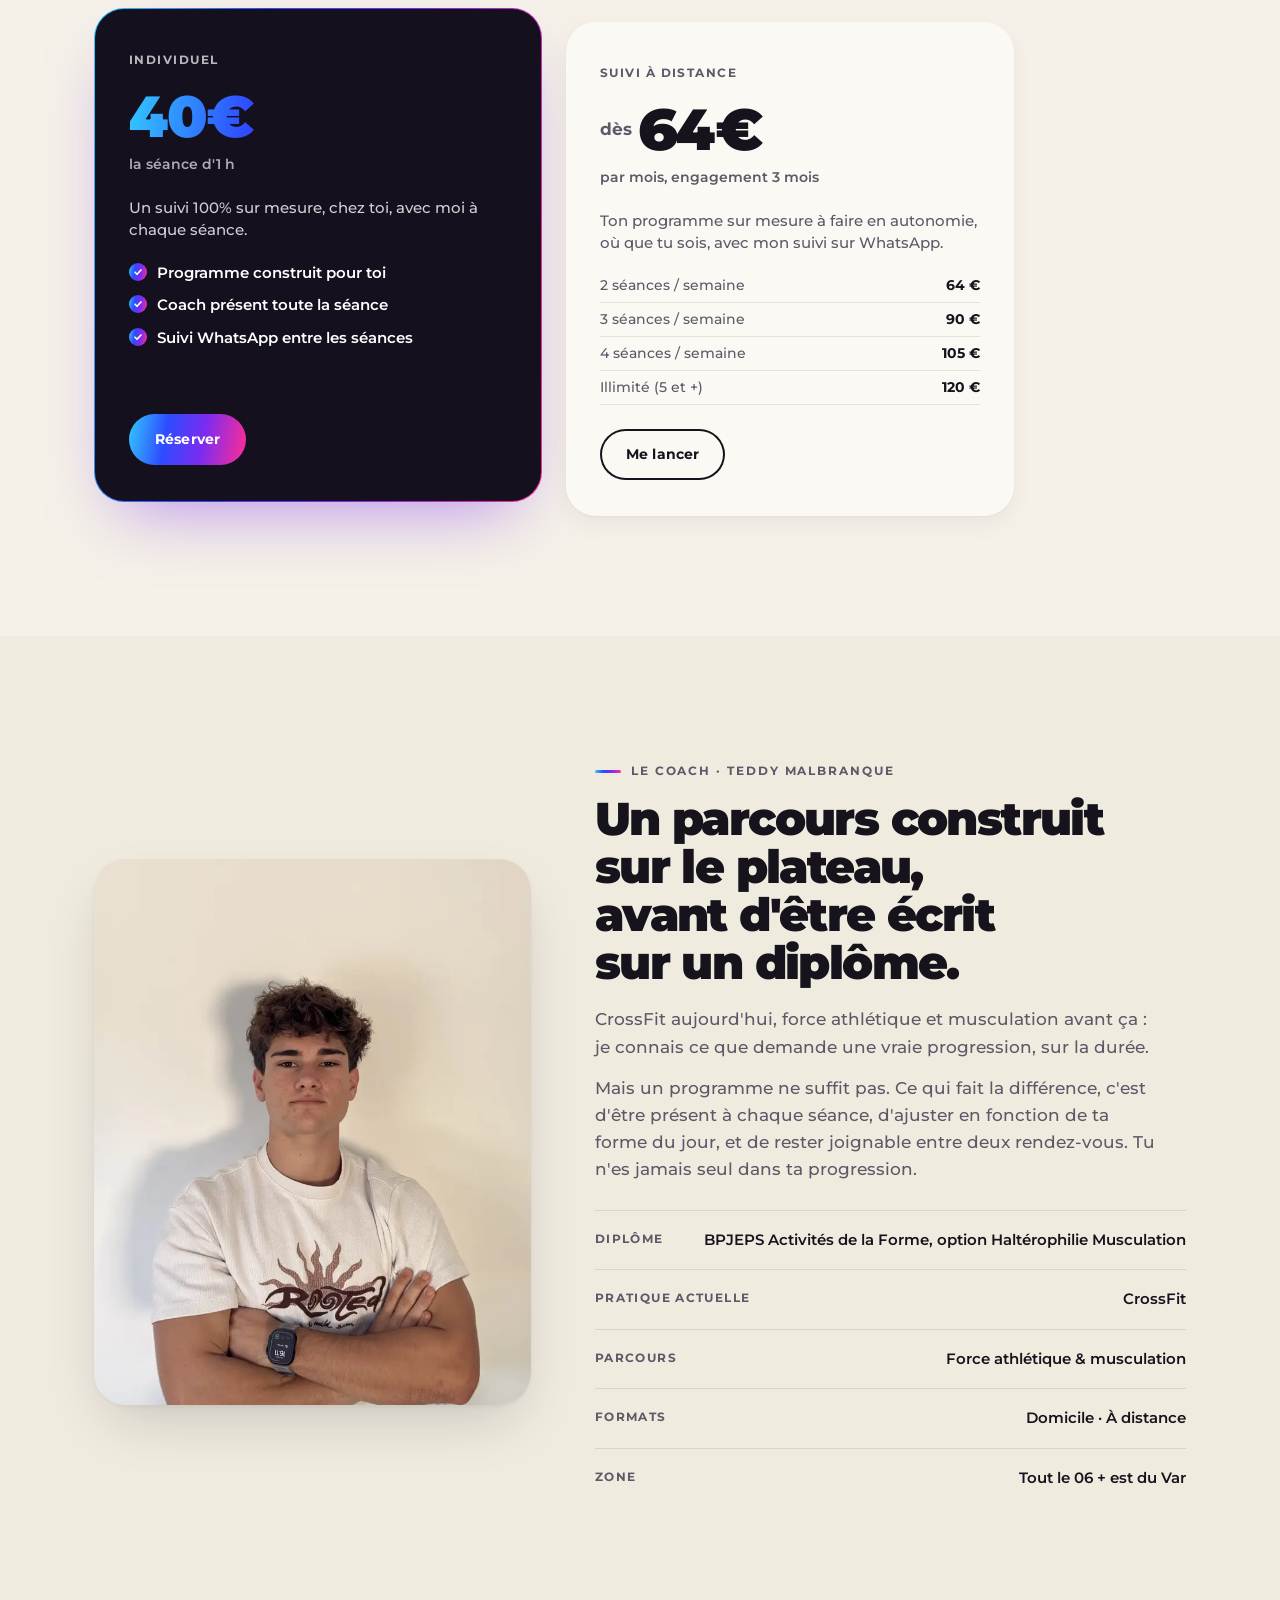
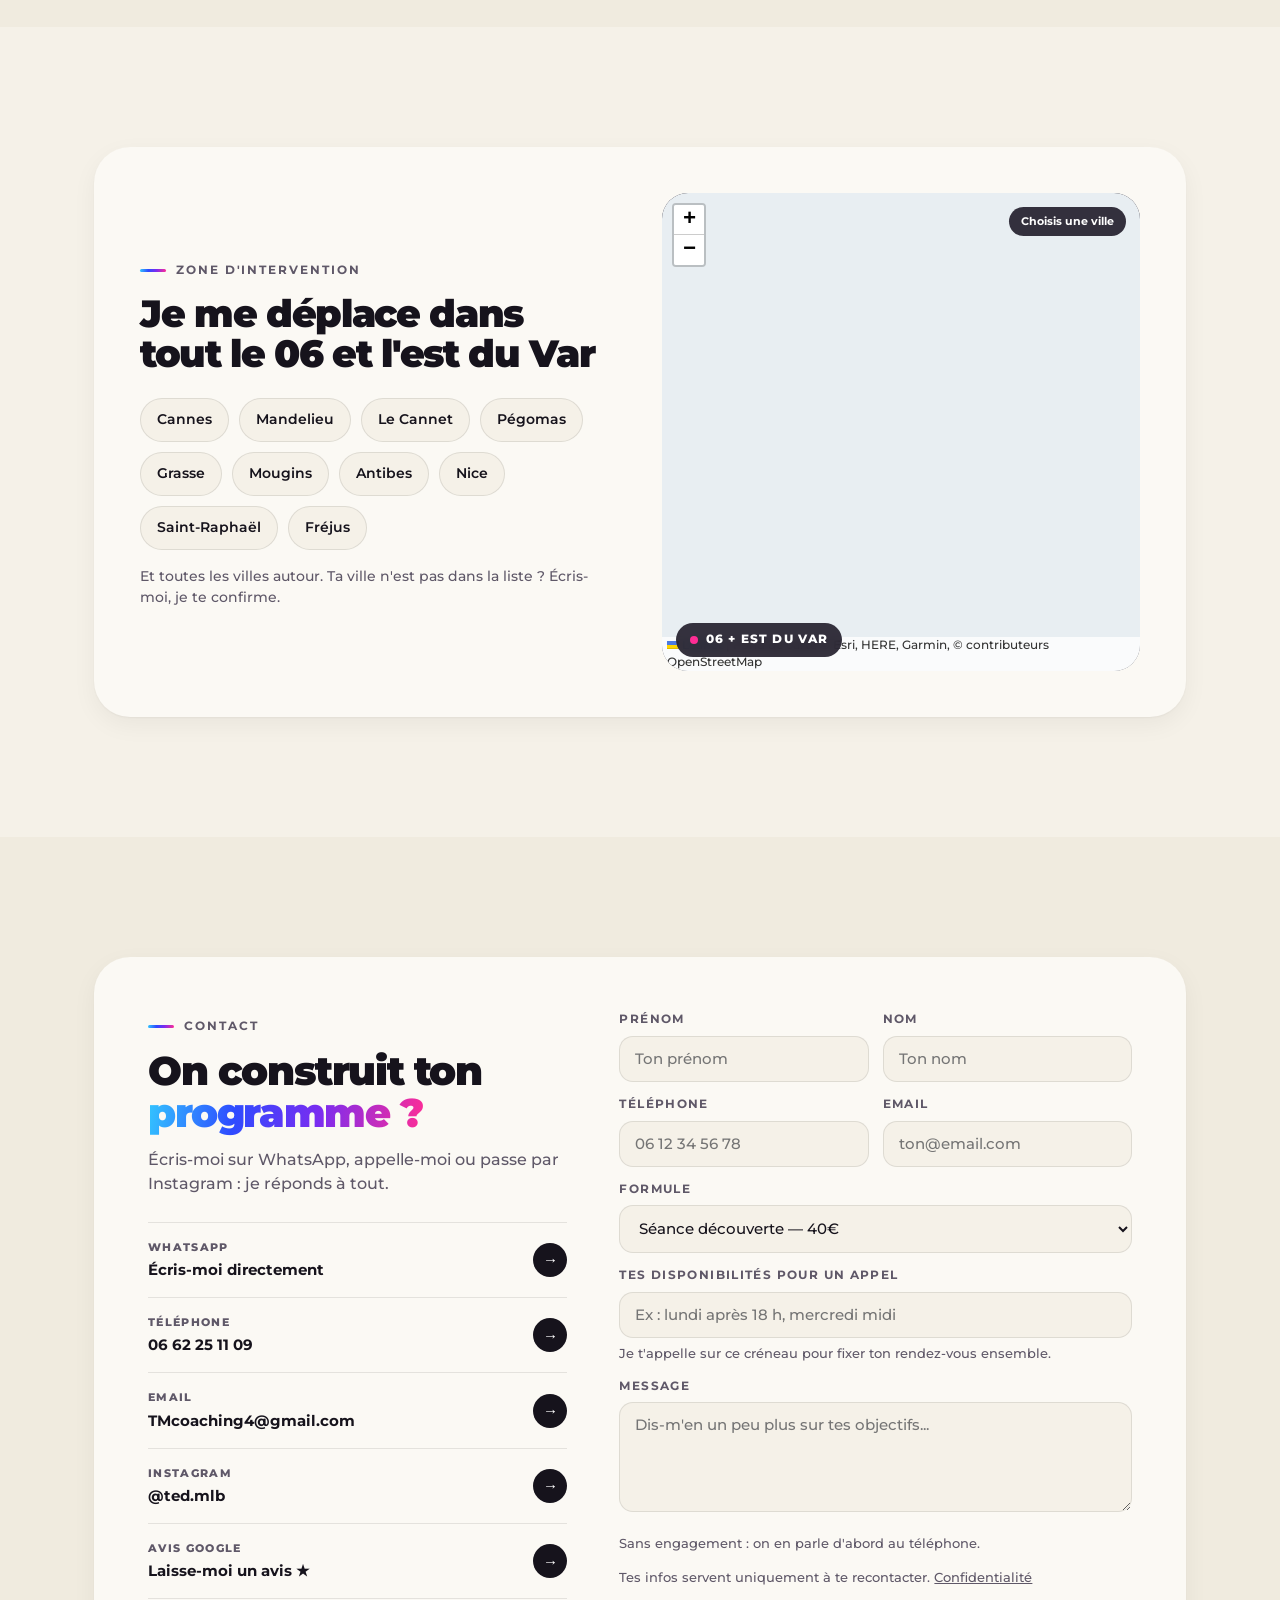
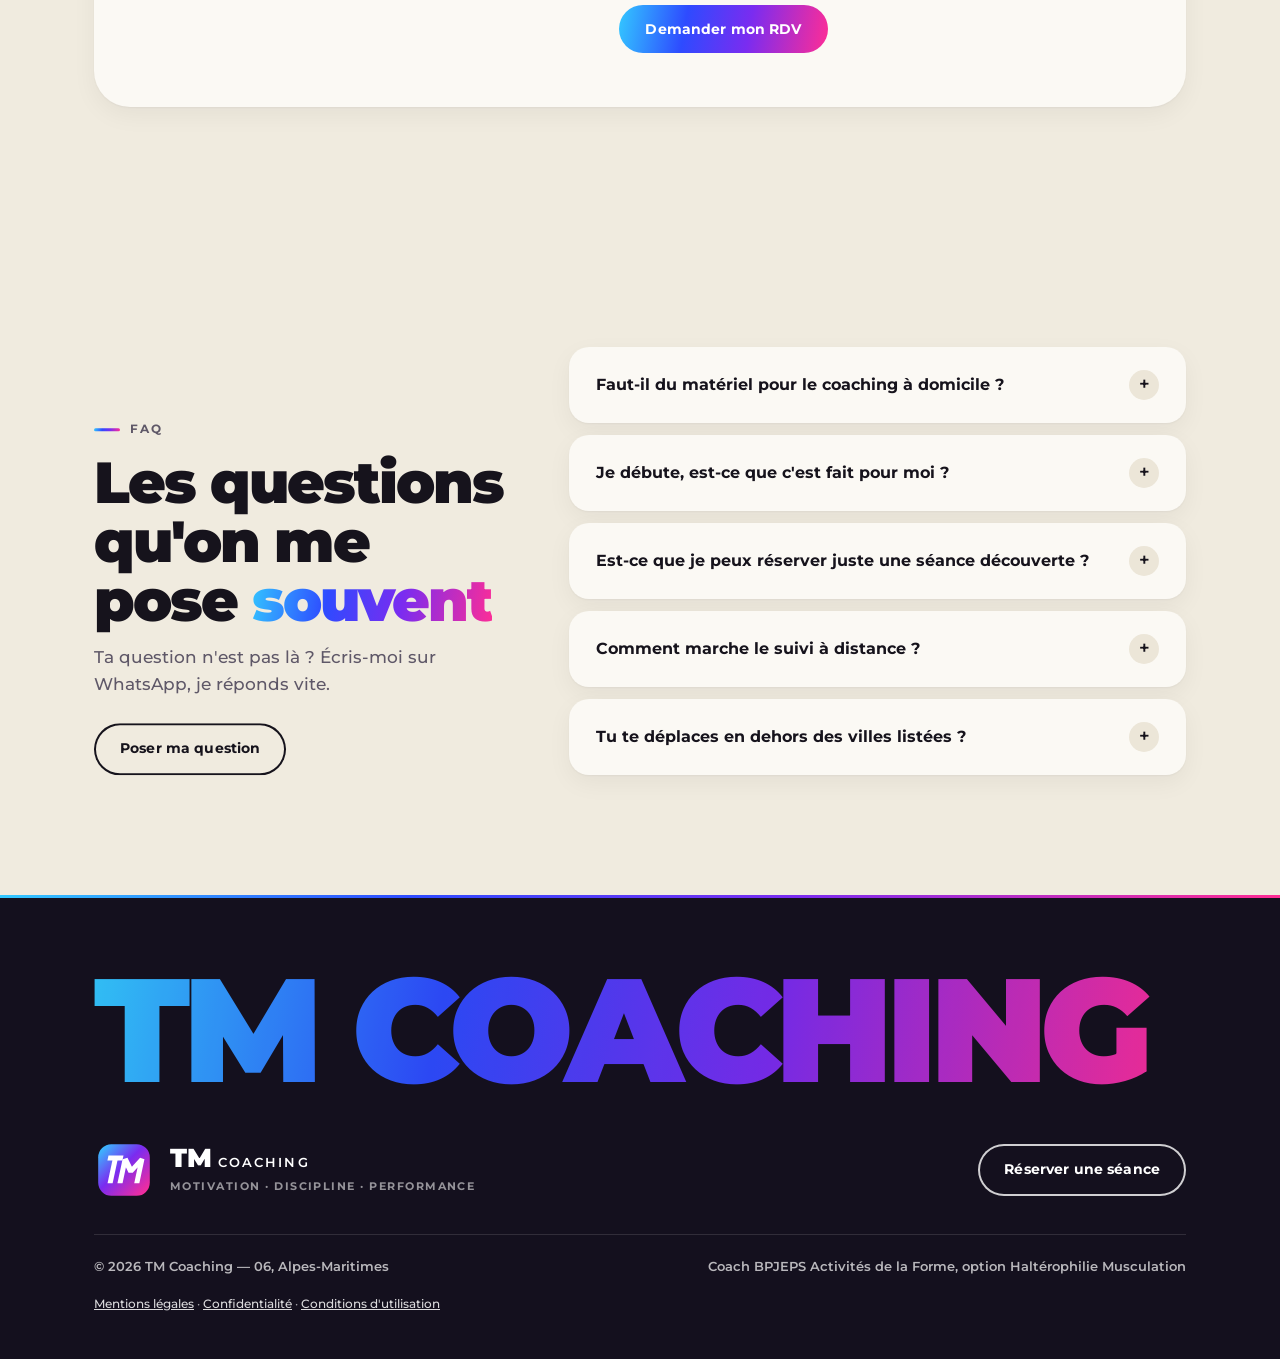
==== commit 11f2ead8: "Refonte premium remise sur l'offre domicile + distance (retrait salle, duo et cours collectifs repri" ====
--- a/index.html
+++ b/index.html
@@ -503,6 +503,191 @@
       background:radial-gradient(260px circle at var(--mx,50%) var(--my,50%), rgba(51,200,255,.18), rgba(122,44,240,.12) 35%, rgba(255,45,149,.08) 55%, transparent 72%);
     }
   }
+
+  /* ================= Couche premium (2026-10-30) ================= */
+  /* Esprit : grands titres serrés, beaucoup d'air, photo en grand, verre discret, une seule animation signature. */
+  :root{
+    --ease:cubic-bezier(.23,1,.32,1);      /* ease-out fort (skill emil-design-eng) */
+    --ease-io:cubic-bezier(.77,0,.175,1);
+    --shadow-lg:0 2px 4px rgba(22,19,28,.04), 0 24px 60px -18px rgba(22,19,28,.22);
+  }
+  section{padding:120px 0;}
+  @media(max-width:640px){section{padding:72px 0;}}
+  .section-head{max-width:720px; margin-bottom:60px;}
+  .section-head h2{font-size:clamp(32px,4.8vw,58px); font-weight:900; letter-spacing:-.035em; line-height:1.02; text-wrap:balance;}
+  .section-head p{font-size:17px; max-width:560px;}
+  .reveal{transition:opacity .9s var(--ease), transform .9s var(--ease);}
+
+  /* ---------- Hero ---------- */
+  .hero{padding:150px 0 90px;}
+  .hero-grid{grid-template-columns:minmax(0,1.25fr) minmax(0,.75fr); gap:56px;}
+  .hero h1{overflow-wrap:normal; font-size:clamp(28px,4.1vw,58px); letter-spacing:-.035em; line-height:.98; text-wrap:balance;}
+  .hero-sub{font-size:19px; line-height:1.6; max-width:520px;}
+  .hero-proof{list-style:none; display:flex; flex-wrap:wrap; gap:0; margin-top:44px; padding-top:26px; border-top:1px solid var(--line);}
+  .hero-proof li{display:flex; flex-direction:column; gap:3px; padding-right:28px; margin-right:28px; border-right:1px solid var(--line);}
+  .hero-proof li:last-child{border-right:none; margin-right:0; padding-right:0;}
+  .hero-proof b{font-size:20px; font-weight:900; letter-spacing:-.02em;}
+  .hero-proof span{font-size:12.5px; color:var(--muted); font-weight:600;}
+  .hero-visual{max-width:520px;}
+  .hero-photo{border-radius:36px; box-shadow:var(--shadow-lg);}
+  .hero-photo img{transform:scale(1.04); transition:transform 1.6s var(--ease);}
+  .hero-visual:hover .hero-photo img{transform:scale(1.07);}
+  .hero-patch{left:auto; right:-6%; top:7%; bottom:auto; width:min(22%,96px); transform:rotate(8deg);}
+  .hero-cred{
+    position:absolute; left:-8%; bottom:10%; z-index:3;
+    display:flex; align-items:center; gap:12px;
+    padding:14px 20px 14px 14px; border-radius:20px;
+    background:rgba(251,249,244,.78);
+    backdrop-filter:blur(20px) saturate(180%); -webkit-backdrop-filter:blur(20px) saturate(180%);
+    border:1px solid rgba(255,255,255,.8);
+    box-shadow:0 18px 40px -12px rgba(22,19,28,.28);
+  }
+  .hero-cred .ic{width:38px; height:38px; border-radius:12px; background:var(--grad); color:#fff; display:flex; align-items:center; justify-content:center; flex-shrink:0;}
+  .hero-cred .ic svg{width:20px; height:20px;}
+  .hero-cred b{display:block; font-size:15px; font-weight:900; letter-spacing:-.01em; line-height:1.15;}
+  .hero-cred small{display:block; font-size:11.5px; color:var(--muted); font-weight:600;}
+  @media(max-width:900px){
+    .hero{padding:118px 0 56px;}
+    .hero-grid{grid-template-columns:1fr; gap:48px;}
+    .hero-visual{max-width:440px;}
+    .hero-cred{left:-2%;}
+  }
+  @media(max-width:520px){
+    .hero-ctas .btn{flex:1 1 100%; justify-content:center;}
+    .hero-proof{display:grid; grid-template-columns:repeat(3,minmax(0,1fr)); gap:0;}
+    .hero-proof li{padding:0 10px; margin:0;}
+    .hero-proof li:first-child{padding-left:0;}
+    .hero-proof b{font-size:15px;}
+    .hero-proof span{font-size:11px; line-height:1.35;}
+    .hero-photo .cap{right:auto; left:14px; bottom:auto; top:14px;}
+    .badge{font-size:10.5px; letter-spacing:.05em;}
+    .hero-cred{left:12px; bottom:14px; padding:10px 14px 10px 10px;}
+    .hero-patch{right:-2%;}
+  }
+
+  /* ---------- Bandeau signature ---------- */
+  .signature{background:var(--night); overflow:hidden; padding:30px 0; position:relative;}
+  .signature::before,.signature::after{content:""; position:absolute; top:0; bottom:0; width:120px; z-index:1; pointer-events:none;}
+  .signature::before{left:0; background:linear-gradient(90deg,var(--night),transparent);}
+  .signature::after{right:0; background:linear-gradient(-90deg,var(--night),transparent);}
+  .sig-track{display:flex; align-items:center; gap:34px; width:max-content; animation:sig 38s linear infinite;}
+  .sig-track span{font-size:clamp(34px,5vw,64px); font-weight:900; text-transform:uppercase; letter-spacing:-.02em; line-height:1; color:#fff;}
+  .sig-track span.o{color:rgba(255,255,255,.3);}
+  .sig-track i{font-style:normal; font-size:22px; background:var(--grad); -webkit-background-clip:text; background-clip:text; color:transparent;}
+  @keyframes sig{to{transform:translateX(-50%);}}
+  @media (prefers-reduced-motion: reduce){ .sig-track{animation:none;} }
+
+  /* ---------- Valeurs ---------- */
+  .values-sec{padding:72px 0 96px;}
+  .values{margin-top:0; border-top:none;}
+  .val{padding:6px 32px 6px 0;}
+  .val + .val{padding-left:32px;}
+  .val h2{font-size:15px; letter-spacing:.14em; margin:0 0 10px; background:var(--grad); -webkit-background-clip:text; background-clip:text; color:transparent; display:inline-block;}
+  .val p{font-size:16px; line-height:1.6;}
+  @media(max-width:760px){.values-sec{padding:48px 0 64px;} .val, .val + .val{padding:20px 0;}}
+
+  /* ---------- Services ---------- */
+  .service-card{padding:38px 32px 40px; border-radius:28px;}
+  .service-card h3{font-size:21px; letter-spacing:-.02em;}
+  .service-card p{font-size:15.5px; line-height:1.6;}
+
+  /* ---------- Méthode ---------- */
+  .steps{list-style:none; display:grid; grid-template-columns:repeat(4,1fr); gap:0; counter-reset:none; border-top:1px solid var(--line);}
+  .steps li{padding:30px 28px 0 0; position:relative;}
+  .steps li + li{padding-left:28px; border-left:1px solid var(--line);}
+  .steps .n{display:block; font-size:56px; font-weight:900; letter-spacing:-.04em; line-height:1; margin-bottom:22px; color:rgba(122,44,240,.28);}
+  .steps li:last-child .n{background:var(--grad); -webkit-background-clip:text; background-clip:text;}
+  .steps h3{font-size:19px; font-weight:800; letter-spacing:-.01em; margin-bottom:10px;}
+  .steps p{font-size:15px; color:var(--muted); line-height:1.6;}
+  @media(max-width:900px){
+    .steps{grid-template-columns:1fr 1fr; row-gap:36px;}
+    .steps li:nth-child(3){padding-left:0; border-left:none;}
+  }
+  @media(max-width:560px){
+    .steps{grid-template-columns:1fr; row-gap:0;}
+    .steps li, .steps li + li{padding:24px 0; border-left:none; border-bottom:1px solid var(--line); display:grid; grid-template-columns:64px 1fr; column-gap:8px;}
+    .steps .n{font-size:38px; margin:0; grid-row:span 2;}
+  }
+
+  /* ---------- Formules ---------- */
+  #formules{background:var(--cream);}
+  .pricing-grid{max-width:920px; gap:24px;}
+  .services-grid{gap:24px;}
+  .price-card{padding:42px 34px 36px; border-radius:30px;}
+  .price-card .amount{font-size:58px; font-weight:900; letter-spacing:-.045em; font-variant-numeric:tabular-nums;}
+  .price-card .amount small{font-size:17px; font-weight:700; letter-spacing:0; margin-right:6px; vertical-align:.9em; color:var(--muted);}
+  .price-card.highlight{
+    border:1.5px solid transparent;
+    background:linear-gradient(var(--night),var(--night)) padding-box, var(--grad) border-box;
+    box-shadow:0 30px 70px -28px rgba(122,44,240,.55);
+  }
+  @media(min-width:901px){ .price-card.highlight{transform:translateY(-14px);} }
+  .incl{list-style:none; display:flex; flex-direction:column; gap:10px; margin:-6px 0 28px;}
+  .incl li{display:flex; gap:10px; align-items:flex-start; font-size:14.5px; font-weight:600;}
+  .incl li::before{content:""; flex-shrink:0; width:18px; height:18px; margin-top:1px; border-radius:50%;
+    background:url("data:image/svg+xml,%3Csvg xmlns='http://www.w3.org/2000/svg' viewBox='0 0 24 24' fill='none' stroke='white' stroke-width='3.4' stroke-linecap='round' stroke-linejoin='round'%3E%3Cpath d='m6 12.5 4 4L18 8'/%3E%3C/svg%3E") center/12px no-repeat, var(--grad);}
+  .price-card.highlight .incl li{color:#fff;}
+  .price-card p.desc{flex-grow:0;}
+  .price-card .incl{flex-grow:1;}
+  .price-card .dist-tiers{flex-grow:1;}
+
+  /* ---------- Le coach ---------- */
+  .about-one{display:grid; grid-template-columns:.85fr 1.15fr; gap:64px; align-items:center;}
+  .about-one .about-photo{margin:0; border-radius:32px; aspect-ratio:4/5; box-shadow:var(--shadow-lg); max-width:100%;}
+  .about-one .about-photo img{object-position:center 22%;}
+  .about-body h2{font-size:clamp(28px,3.6vw,46px); font-weight:900; letter-spacing:-.035em; line-height:1.04; margin-bottom:20px; text-wrap:balance;}
+  .about-body > p{color:var(--muted); font-size:16.5px; line-height:1.65; margin-bottom:14px; max-width:560px;}
+  .about-body .fact-list{margin-top:26px; border-top:1px solid var(--line);}
+  .about-body .fact:first-child{border-top:none; padding-top:18px;}
+  @media(max-width:900px){.about-one{grid-template-columns:1fr; gap:40px;} .about-one .about-photo{max-width:440px;}}
+  @media(max-width:520px){.fact{flex-direction:column; gap:4px;} .fact .v{text-align:left;}}
+
+  /* ---------- Zone & contact ---------- */
+  .zone-card, .contact-card{border-radius:36px;}
+  .zone-card h2, .contact-card h2{font-weight:900; letter-spacing:-.035em; text-wrap:balance;}
+  .zone-visual{border-radius:26px;}
+
+  /* ---------- FAQ ---------- */
+  .faq-layout{display:grid; grid-template-columns:.8fr 1.2fr; gap:64px; align-items:start;}
+  .faq-layout .section-head{position:sticky; top:110px; margin-bottom:0;}
+  .faq-layout .section-head .btn{margin-top:26px;}
+  .faq-list{max-width:none;}
+  .faq-item{border-radius:20px;}
+  .faq-item summary{padding:22px 26px; font-size:16px;}
+  @media(max-width:900px){.faq-layout{grid-template-columns:1fr; gap:36px;} .faq-layout .section-head{position:static;}}
+
+  /* ---------- Footer ---------- */
+  footer{padding-top:72px;}
+  .footer-mark{
+    font-size:clamp(48px,11.5vw,150px); font-weight:900; letter-spacing:-.05em; line-height:.85;
+    background:var(--grad); -webkit-background-clip:text; background-clip:text; color:transparent;
+    margin-bottom:48px; white-space:nowrap; overflow:hidden; opacity:.95;
+  }
+
+  /* ---------- Finitions inspirées des skills apple-design / emil-design-eng / ui-ux-pro-max ---------- */
+  /* Retour immédiat à l'appui (scale .97, 160 ms ease-out) */
+  .btn, .nav-cta, .rdv-float, .zone-towns span, .contact-methods a .arrow{transition:transform 160ms var(--ease), box-shadow .3s var(--ease), background .3s ease, color .2s ease;}
+  .btn:active, .nav-cta:active, .rdv-float:active, .zone-towns span:active{transform:scale(.97) !important;}
+  /* Apparition en cascade des grilles (40 ms entre éléments) */
+  .reveal > *{transition:opacity .8s var(--ease), transform .8s var(--ease);}
+  .services-grid.reveal > *, .pricing-grid.reveal > *, .steps.reveal > *, .values.reveal > *{opacity:0; transform:translateY(16px);}
+  .services-grid.reveal.in > *, .pricing-grid.reveal.in > *, .steps.reveal.in > *, .values.reveal.in > *{opacity:1; transform:none;}
+  .reveal.in > *:nth-child(2){transition-delay:60ms;} .reveal.in > *:nth-child(3){transition-delay:120ms;} .reveal.in > *:nth-child(4){transition-delay:180ms;}
+  @media(min-width:901px){ .pricing-grid.reveal.in > .highlight{transform:translateY(-14px);} }
+  /* Bandeau : pause au survol (contenu qui défile = doit pouvoir s'arrêter) */
+  .signature:hover .sig-track{animation-play-state:paused;}
+  /* Cibles tactiles d'au moins 44 px */
+  .zone-towns span{min-height:44px; display:inline-flex; align-items:center;}
+  .faq-item summary{min-height:56px;}
+  /* Lisibilité si l'utilisateur réduit la transparence */
+  @media (prefers-reduced-transparency: reduce){
+    .nav, .hero-cred, .hero-photo .cap{background:var(--card); backdrop-filter:none; -webkit-backdrop-filter:none;}
+    .hero-photo .cap{background:var(--night);}
+  }
+  @media (prefers-reduced-motion: reduce){
+    .reveal > *, .services-grid.reveal > *, .pricing-grid.reveal > *, .steps.reveal > *, .values.reveal > *{opacity:1 !important; transform:none !important; transition:none;}
+    .hero-photo img{transition:none;}
+  }
 </style>
 </head>
 <body>
@@ -527,6 +712,7 @@
     </a>
     <nav class="nav-links">
       <a href="#services">Services</a>
+      <a href="#methode">Méthode</a>
       <a href="#formules">Formules</a>
       <a href="#zone">Zone</a>
       <a href="#faq">FAQ</a>
@@ -539,34 +725,43 @@
 <section class="hero">
   <div class="wrap hero-grid">
     <div>
-      <div class="badge"><span class="dot"></span>Coach sportif · 06 · Alpes-Maritimes</div>
+      <div class="badge"><span class="dot"></span>Coach sportif diplômé d'État · Alpes-Maritimes</div>
       <h1>L'accompagnement<br><span class="neon">qui fait la différence.</span></h1>
-      <p class="hero-sub">À domicile ou à distance : un accompagnement personnalisé pour progresser à ton rythme, en toute sécurité.</p>
+      <p class="hero-sub">À domicile ou à distance : un programme construit pour toi et un coach qui te suit à chaque étape, dans tout le 06 et l'est du Var.</p>
       <div class="hero-ctas">
         <a href="#contact" class="btn btn-primary" data-formule="Séance découverte — 40€">Réserver une séance découverte</a>
         <a href="#formules" class="btn btn-secondary">Voir les tarifs</a>
       </div>
+      <ul class="hero-proof">
+        <li><b>BPJEPS</b><span>Haltérophilie Musculation</span></li>
+        <li><b>40 €</b><span>la séance d'1 h</span></li>
+        <li><b>Découverte</b><span>remboursée si tu t'engages</span></li>
+      </ul>
     </div>
     <div class="hero-visual reveal">
       <div class="hero-photo">
         <img src="[data-uri]" alt="Teddy Malbranque, coach sportif dans le 06, en muscle-up à la barre">
         <div class="cap">Muscle-up</div>
       </div>
+      <div class="hero-cred">
+        <span class="ic" aria-hidden="true"><svg viewBox="0 0 24 24" fill="none" stroke="currentColor" stroke-width="2.6" stroke-linecap="round" stroke-linejoin="round"><path d="m5 12.5 4.5 4.5L19 7.5"/></svg></span>
+        <span><b>Diplômé d'État</b><small>BPJEPS Activités de la Forme</small></span>
+      </div>
       <div class="hero-patch"><svg aria-hidden="true" viewBox="0 0 200 200" xmlns="http://www.w3.org/2000/svg"><defs><linearGradient id="g3" gradientUnits="userSpaceOnUse" x1="20" y1="20" x2="180" y2="180"><stop offset="0" stop-color="#33C8FF"/><stop offset=".45" stop-color="#7A2CF0"/><stop offset="1" stop-color="#FF2D95"/></linearGradient></defs><rect x="14" y="14" width="172" height="172" rx="44" fill="url(#g3)"/><g transform="translate(100 100) skewX(-12) translate(-100 -100)" fill="none" stroke="#FFFFFF" stroke-width="17" stroke-linejoin="miter" stroke-miterlimit="1.5"><path d="M38,60 H88"/><path d="M63,60 V144"/><path d="M96,144 V64 L124,104 L152,64 V144"/></g></svg></div>
     </div>
   </div>
-  <div class="wrap">
-    <div class="hero-card reveal">
-      <div class="hero-stat"><div class="num">1h</div><div class="lbl">Coach présent toute la séance</div></div>
-      <div class="hero-stat"><div class="num">40€</div><div class="lbl">La séance individuelle</div></div>
-      <div class="hero-stat"><div class="num">06</div><div class="lbl">Alpes-Maritimes</div></div>
-    </div>
-  </div>
+</section>
+
+<div class="signature" role="img" aria-label="Motivation, Discipline, Performance">
+  <div class="sig-track" aria-hidden="true"><span>Motivation</span><i>✦</i><span class="o">Discipline</span><i>✦</i><span>Performance</span><i>✦</i><span>Motivation</span><i>✦</i><span class="o">Discipline</span><i>✦</i><span>Performance</span><i>✦</i><span>Motivation</span><i>✦</i><span class="o">Discipline</span><i>✦</i><span>Performance</span><i>✦</i><span>Motivation</span><i>✦</i><span class="o">Discipline</span><i>✦</i><span>Performance</span><i>✦</i></div>
+</div>
+
+<section class="values-sec">
   <div class="wrap">
     <div class="values reveal">
-      <div class="val"><span class="vn">01</span><h2>Motivation</h2><p>Je suis là à chaque séance pour te pousser et t'aider à garder le cap, même les jours sans.</p></div>
-      <div class="val"><span class="vn">02</span><h2>Discipline</h2><p>Un programme clair, un suivi régulier : la constance est ce qui fait la différence.</p></div>
-      <div class="val"><span class="vn">03</span><h2>Performance</h2><p>Des séances structurées pour progresser pour de vrai, séance après séance.</p></div>
+      <div class="val"><h2>Motivation</h2><p>Je suis là à chaque séance pour te pousser et t'aider à garder le cap, même les jours sans.</p></div>
+      <div class="val"><h2>Discipline</h2><p>Un programme clair, un suivi régulier : la constance est ce qui fait la différence.</p></div>
+      <div class="val"><h2>Performance</h2><p>Des séances structurées pour progresser pour de vrai, séance après séance.</p></div>
     </div>
   </div>
 </section>
@@ -597,6 +792,22 @@
   </div>
 </section>
 
+<section id="methode">
+  <div class="wrap">
+    <div class="section-head reveal">
+      <div class="eyebrow">Comment ça se passe</div>
+      <h2>De ton premier message à <span class="grad-text">ta première séance</span></h2>
+      <p>Pas d'abonnement à signer en ligne ni de formule imposée : on commence par se parler.</p>
+    </div>
+    <ol class="steps reveal">
+      <li><span class="n">01</span><h3>Tu me contactes</h3><p>Par le formulaire, sur WhatsApp ou par téléphone. Ça prend deux minutes.</p></li>
+      <li><span class="n">02</span><h3>On s'appelle</h3><p>Je t'appelle sur ton créneau pour parler de ton objectif, de ton niveau et de tes contraintes.</p></li>
+      <li><span class="n">03</span><h3>Séance découverte</h3><p>40 €, remboursée si tu t'engages ensuite. On s'entraîne ensemble et je fais le point sur ta forme.</p></li>
+      <li><span class="n">04</span><h3>Ton programme</h3><p>Des séances construites pour toi, ajustées à ta forme du jour, et je reste joignable entre deux rendez-vous.</p></li>
+    </ol>
+  </div>
+</section>
+
 <section id="formules">
   <div class="wrap">
     <div class="section-head reveal">
@@ -610,11 +821,16 @@
         <div class="amount">40€</div>
         <div class="per">la séance d'1 h</div>
         <p class="desc">Un suivi 100% sur mesure, chez toi, avec moi à chaque séance.</p>
+        <ul class="incl">
+          <li>Programme construit pour toi</li>
+          <li>Coach présent toute la séance</li>
+          <li>Suivi WhatsApp entre les séances</li>
+        </ul>
         <a href="#contact" class="btn btn-primary" data-formule="Individuel — 40€">Réserver</a>
       </div>
       <div class="price-card">
         <div class="tag">Suivi à distance</div>
-        <div class="amount" style="font-size:38px;">dès 64€</div>
+        <div class="amount"><small>dès</small>64€</div>
         <div class="per">par mois, engagement 3 mois</div>
         <p class="desc">Ton programme sur mesure à faire en autonomie, où que tu sois, avec mon suivi sur WhatsApp.</p>
         <ul class="dist-tiers">
@@ -630,23 +846,20 @@
 </section>
 
 <section class="about tint" id="about">
-  <div class="wrap about-grid">
-    <div class="about-card reveal">
-      <div class="about-photo"><img src="[data-uri]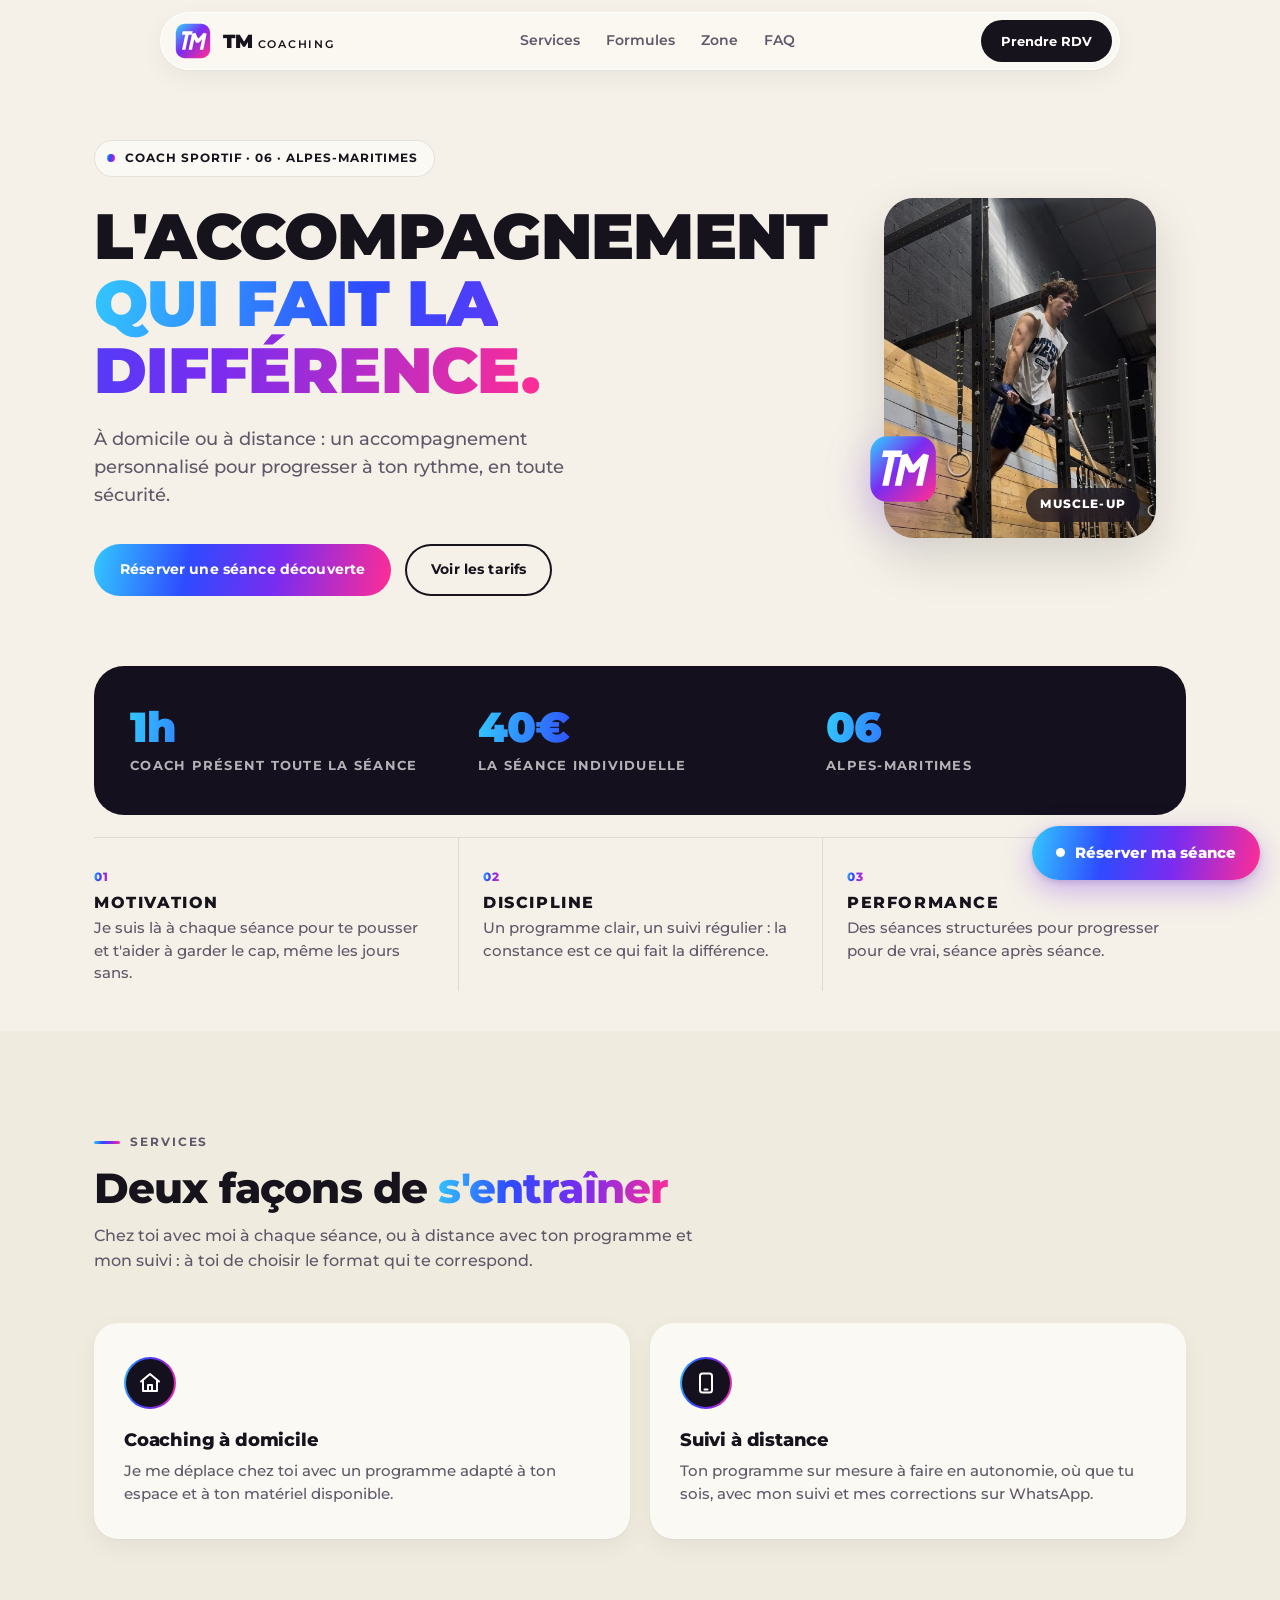
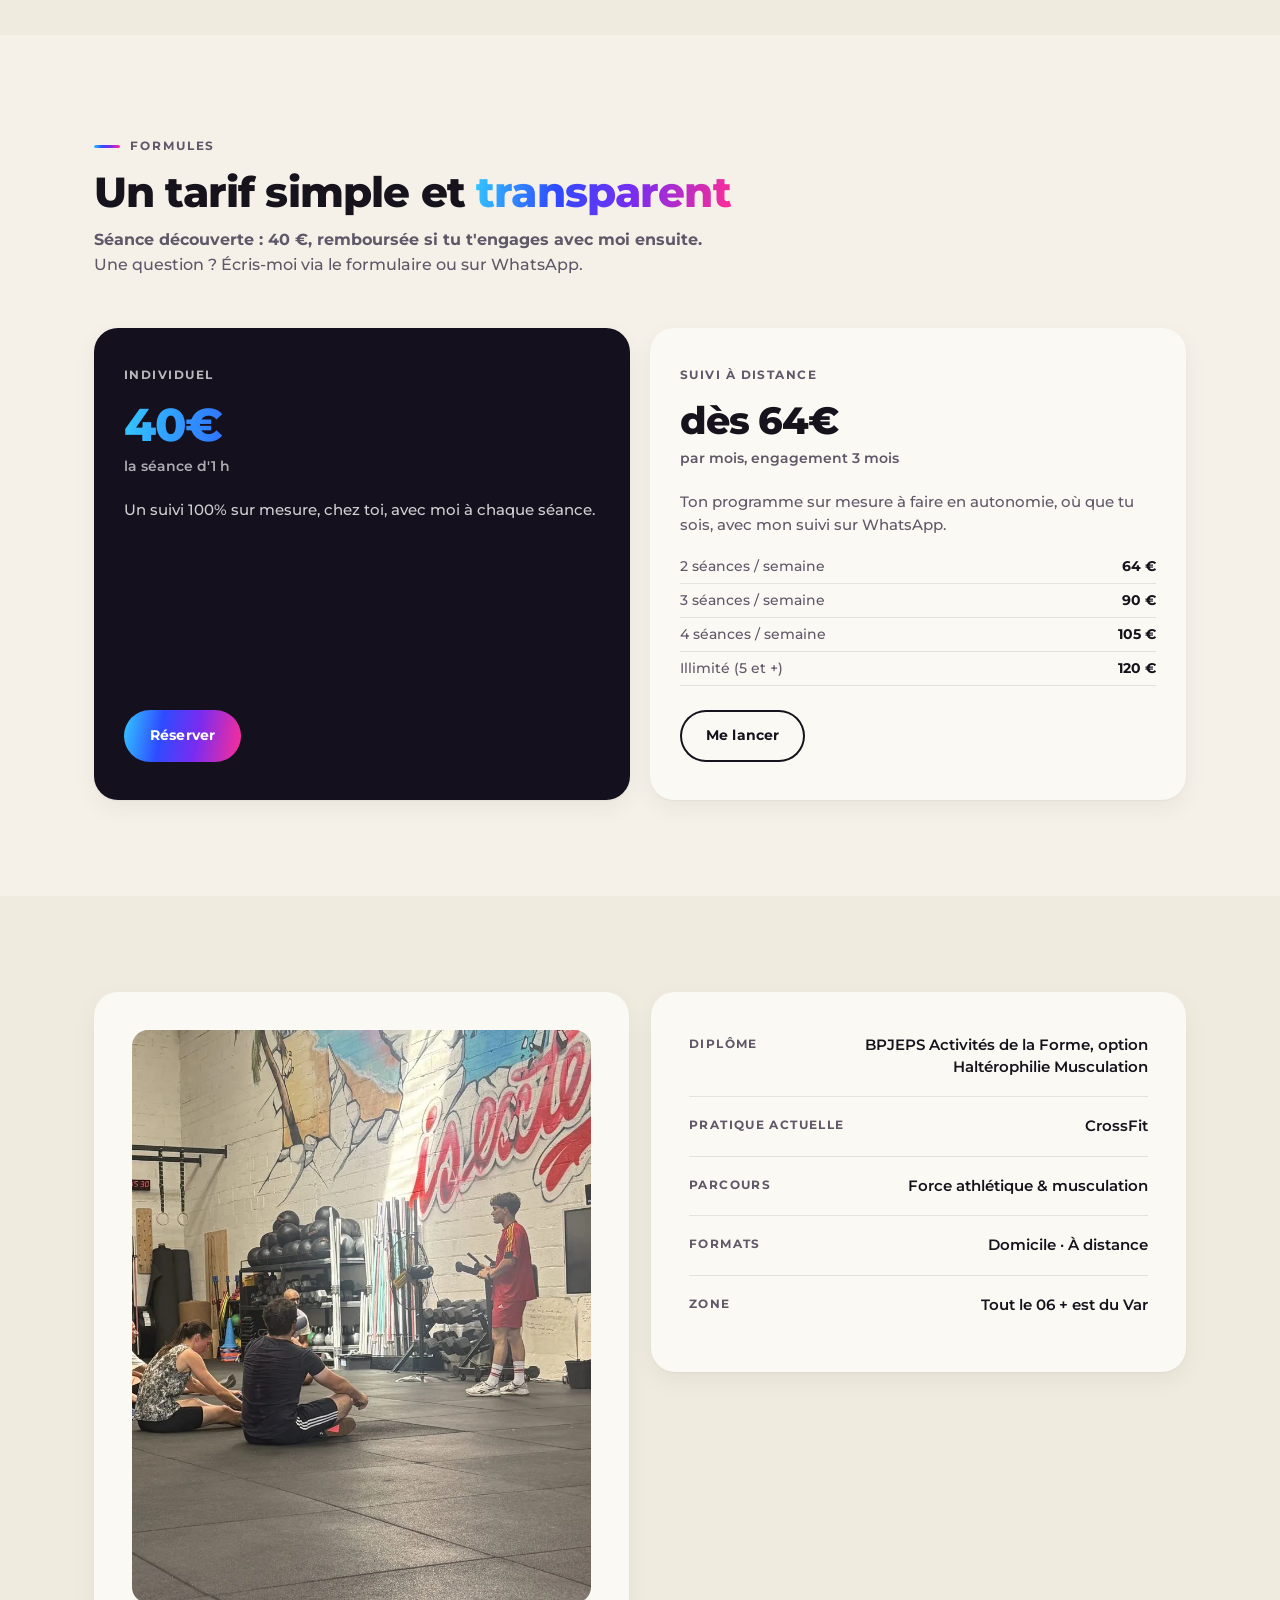
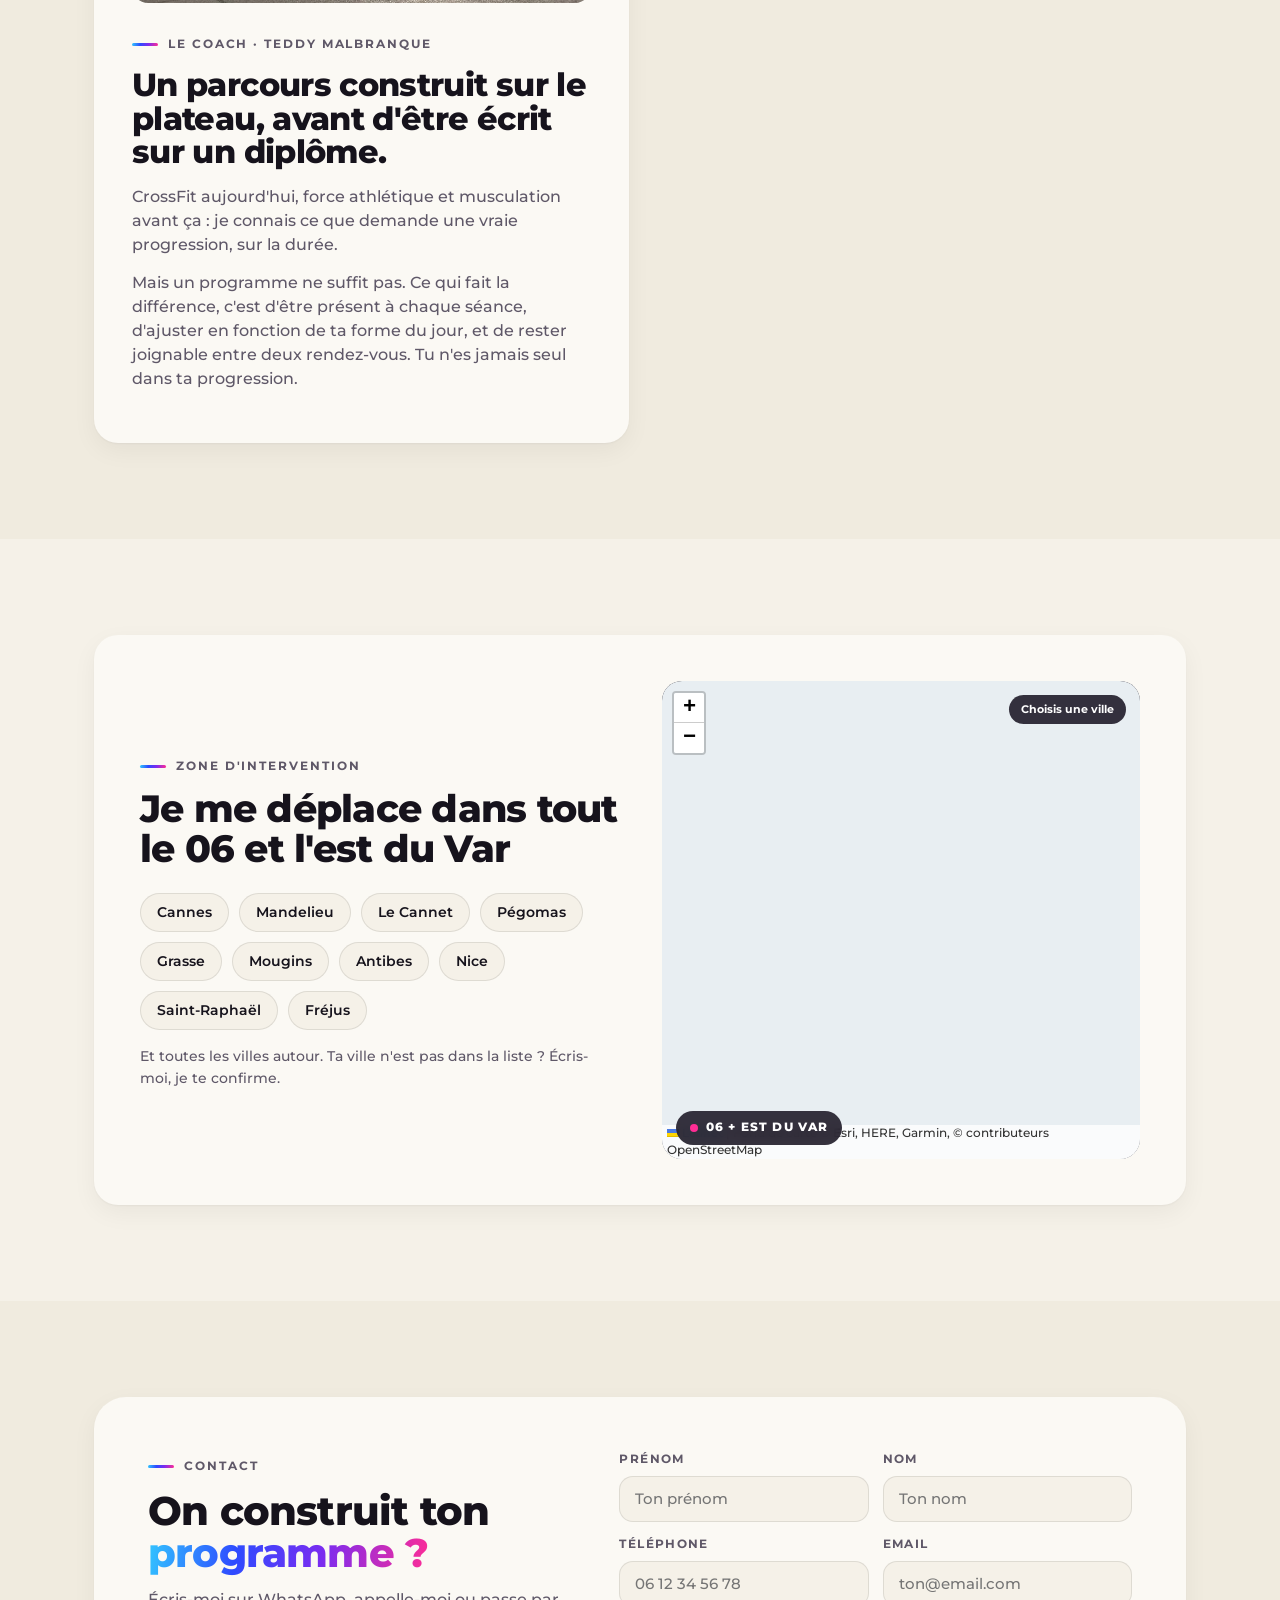
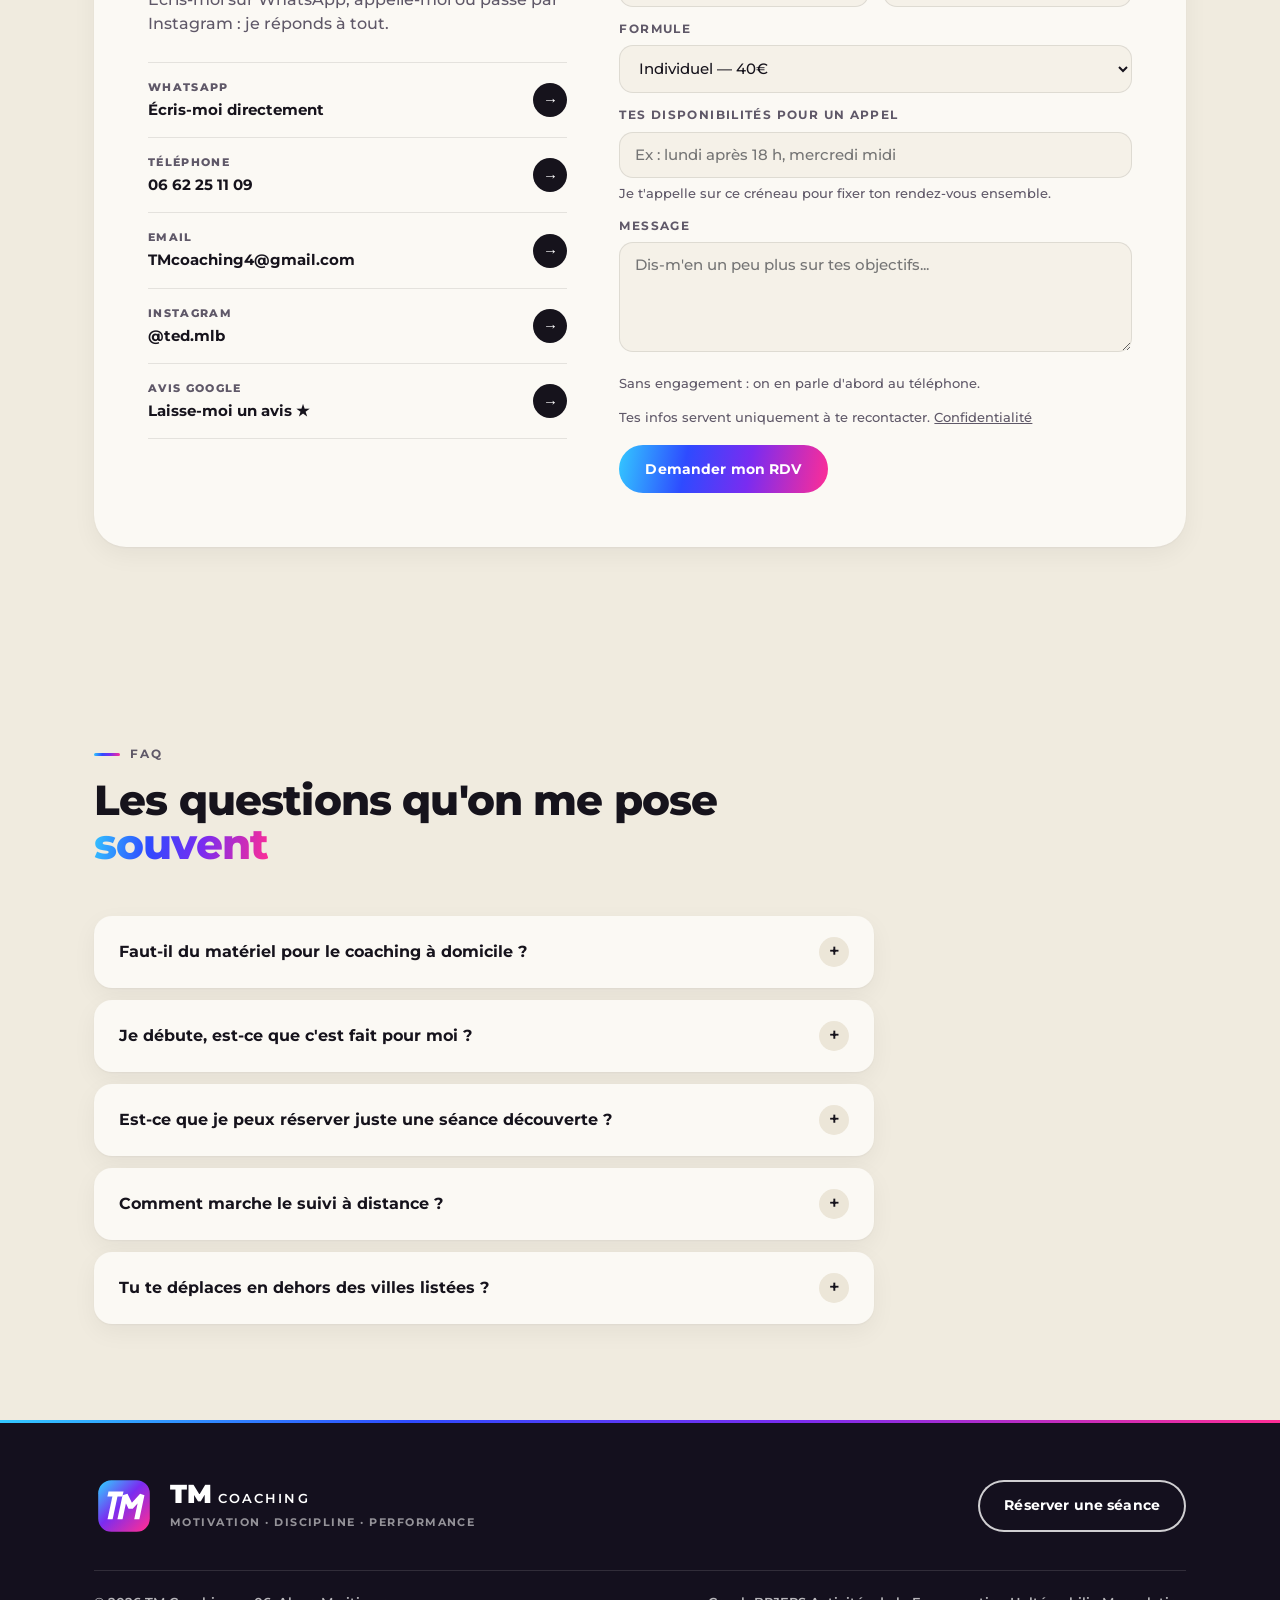
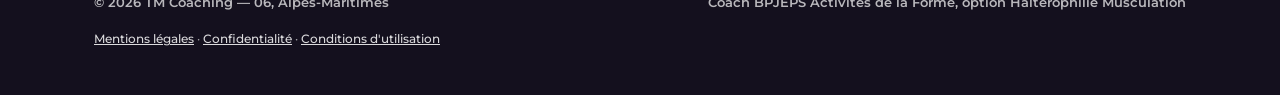
==== commit e532c93d: "Formulaire : retrait de l'option Séance découverte Co-Authored-By: Claude Opus 5.5 <noreply@anthropi" ====
--- a/index.html
+++ b/index.html
@@ -503,191 +503,6 @@
       background:radial-gradient(260px circle at var(--mx,50%) var(--my,50%), rgba(51,200,255,.18), rgba(122,44,240,.12) 35%, rgba(255,45,149,.08) 55%, transparent 72%);
     }
   }
-
-  /* ================= Couche premium (2026-10-30) ================= */
-  /* Esprit : grands titres serrés, beaucoup d'air, photo en grand, verre discret, une seule animation signature. */
-  :root{
-    --ease:cubic-bezier(.23,1,.32,1);      /* ease-out fort (skill emil-design-eng) */
-    --ease-io:cubic-bezier(.77,0,.175,1);
-    --shadow-lg:0 2px 4px rgba(22,19,28,.04), 0 24px 60px -18px rgba(22,19,28,.22);
-  }
-  section{padding:120px 0;}
-  @media(max-width:640px){section{padding:72px 0;}}
-  .section-head{max-width:720px; margin-bottom:60px;}
-  .section-head h2{font-size:clamp(32px,4.8vw,58px); font-weight:900; letter-spacing:-.035em; line-height:1.02; text-wrap:balance;}
-  .section-head p{font-size:17px; max-width:560px;}
-  .reveal{transition:opacity .9s var(--ease), transform .9s var(--ease);}
-
-  /* ---------- Hero ---------- */
-  .hero{padding:150px 0 90px;}
-  .hero-grid{grid-template-columns:minmax(0,1.25fr) minmax(0,.75fr); gap:56px;}
-  .hero h1{overflow-wrap:normal; font-size:clamp(28px,4.1vw,58px); letter-spacing:-.035em; line-height:.98; text-wrap:balance;}
-  .hero-sub{font-size:19px; line-height:1.6; max-width:520px;}
-  .hero-proof{list-style:none; display:flex; flex-wrap:wrap; gap:0; margin-top:44px; padding-top:26px; border-top:1px solid var(--line);}
-  .hero-proof li{display:flex; flex-direction:column; gap:3px; padding-right:28px; margin-right:28px; border-right:1px solid var(--line);}
-  .hero-proof li:last-child{border-right:none; margin-right:0; padding-right:0;}
-  .hero-proof b{font-size:20px; font-weight:900; letter-spacing:-.02em;}
-  .hero-proof span{font-size:12.5px; color:var(--muted); font-weight:600;}
-  .hero-visual{max-width:520px;}
-  .hero-photo{border-radius:36px; box-shadow:var(--shadow-lg);}
-  .hero-photo img{transform:scale(1.04); transition:transform 1.6s var(--ease);}
-  .hero-visual:hover .hero-photo img{transform:scale(1.07);}
-  .hero-patch{left:auto; right:-6%; top:7%; bottom:auto; width:min(22%,96px); transform:rotate(8deg);}
-  .hero-cred{
-    position:absolute; left:-8%; bottom:10%; z-index:3;
-    display:flex; align-items:center; gap:12px;
-    padding:14px 20px 14px 14px; border-radius:20px;
-    background:rgba(251,249,244,.78);
-    backdrop-filter:blur(20px) saturate(180%); -webkit-backdrop-filter:blur(20px) saturate(180%);
-    border:1px solid rgba(255,255,255,.8);
-    box-shadow:0 18px 40px -12px rgba(22,19,28,.28);
-  }
-  .hero-cred .ic{width:38px; height:38px; border-radius:12px; background:var(--grad); color:#fff; display:flex; align-items:center; justify-content:center; flex-shrink:0;}
-  .hero-cred .ic svg{width:20px; height:20px;}
-  .hero-cred b{display:block; font-size:15px; font-weight:900; letter-spacing:-.01em; line-height:1.15;}
-  .hero-cred small{display:block; font-size:11.5px; color:var(--muted); font-weight:600;}
-  @media(max-width:900px){
-    .hero{padding:118px 0 56px;}
-    .hero-grid{grid-template-columns:1fr; gap:48px;}
-    .hero-visual{max-width:440px;}
-    .hero-cred{left:-2%;}
-  }
-  @media(max-width:520px){
-    .hero-ctas .btn{flex:1 1 100%; justify-content:center;}
-    .hero-proof{display:grid; grid-template-columns:repeat(3,minmax(0,1fr)); gap:0;}
-    .hero-proof li{padding:0 10px; margin:0;}
-    .hero-proof li:first-child{padding-left:0;}
-    .hero-proof b{font-size:15px;}
-    .hero-proof span{font-size:11px; line-height:1.35;}
-    .hero-photo .cap{right:auto; left:14px; bottom:auto; top:14px;}
-    .badge{font-size:10.5px; letter-spacing:.05em;}
-    .hero-cred{left:12px; bottom:14px; padding:10px 14px 10px 10px;}
-    .hero-patch{right:-2%;}
-  }
-
-  /* ---------- Bandeau signature ---------- */
-  .signature{background:var(--night); overflow:hidden; padding:30px 0; position:relative;}
-  .signature::before,.signature::after{content:""; position:absolute; top:0; bottom:0; width:120px; z-index:1; pointer-events:none;}
-  .signature::before{left:0; background:linear-gradient(90deg,var(--night),transparent);}
-  .signature::after{right:0; background:linear-gradient(-90deg,var(--night),transparent);}
-  .sig-track{display:flex; align-items:center; gap:34px; width:max-content; animation:sig 38s linear infinite;}
-  .sig-track span{font-size:clamp(34px,5vw,64px); font-weight:900; text-transform:uppercase; letter-spacing:-.02em; line-height:1; color:#fff;}
-  .sig-track span.o{color:rgba(255,255,255,.3);}
-  .sig-track i{font-style:normal; font-size:22px; background:var(--grad); -webkit-background-clip:text; background-clip:text; color:transparent;}
-  @keyframes sig{to{transform:translateX(-50%);}}
-  @media (prefers-reduced-motion: reduce){ .sig-track{animation:none;} }
-
-  /* ---------- Valeurs ---------- */
-  .values-sec{padding:72px 0 96px;}
-  .values{margin-top:0; border-top:none;}
-  .val{padding:6px 32px 6px 0;}
-  .val + .val{padding-left:32px;}
-  .val h2{font-size:15px; letter-spacing:.14em; margin:0 0 10px; background:var(--grad); -webkit-background-clip:text; background-clip:text; color:transparent; display:inline-block;}
-  .val p{font-size:16px; line-height:1.6;}
-  @media(max-width:760px){.values-sec{padding:48px 0 64px;} .val, .val + .val{padding:20px 0;}}
-
-  /* ---------- Services ---------- */
-  .service-card{padding:38px 32px 40px; border-radius:28px;}
-  .service-card h3{font-size:21px; letter-spacing:-.02em;}
-  .service-card p{font-size:15.5px; line-height:1.6;}
-
-  /* ---------- Méthode ---------- */
-  .steps{list-style:none; display:grid; grid-template-columns:repeat(4,1fr); gap:0; counter-reset:none; border-top:1px solid var(--line);}
-  .steps li{padding:30px 28px 0 0; position:relative;}
-  .steps li + li{padding-left:28px; border-left:1px solid var(--line);}
-  .steps .n{display:block; font-size:56px; font-weight:900; letter-spacing:-.04em; line-height:1; margin-bottom:22px; color:rgba(122,44,240,.28);}
-  .steps li:last-child .n{background:var(--grad); -webkit-background-clip:text; background-clip:text;}
-  .steps h3{font-size:19px; font-weight:800; letter-spacing:-.01em; margin-bottom:10px;}
-  .steps p{font-size:15px; color:var(--muted); line-height:1.6;}
-  @media(max-width:900px){
-    .steps{grid-template-columns:1fr 1fr; row-gap:36px;}
-    .steps li:nth-child(3){padding-left:0; border-left:none;}
-  }
-  @media(max-width:560px){
-    .steps{grid-template-columns:1fr; row-gap:0;}
-    .steps li, .steps li + li{padding:24px 0; border-left:none; border-bottom:1px solid var(--line); display:grid; grid-template-columns:64px 1fr; column-gap:8px;}
-    .steps .n{font-size:38px; margin:0; grid-row:span 2;}
-  }
-
-  /* ---------- Formules ---------- */
-  #formules{background:var(--cream);}
-  .pricing-grid{max-width:920px; gap:24px;}
-  .services-grid{gap:24px;}
-  .price-card{padding:42px 34px 36px; border-radius:30px;}
-  .price-card .amount{font-size:58px; font-weight:900; letter-spacing:-.045em; font-variant-numeric:tabular-nums;}
-  .price-card .amount small{font-size:17px; font-weight:700; letter-spacing:0; margin-right:6px; vertical-align:.9em; color:var(--muted);}
-  .price-card.highlight{
-    border:1.5px solid transparent;
-    background:linear-gradient(var(--night),var(--night)) padding-box, var(--grad) border-box;
-    box-shadow:0 30px 70px -28px rgba(122,44,240,.55);
-  }
-  @media(min-width:901px){ .price-card.highlight{transform:translateY(-14px);} }
-  .incl{list-style:none; display:flex; flex-direction:column; gap:10px; margin:-6px 0 28px;}
-  .incl li{display:flex; gap:10px; align-items:flex-start; font-size:14.5px; font-weight:600;}
-  .incl li::before{content:""; flex-shrink:0; width:18px; height:18px; margin-top:1px; border-radius:50%;
-    background:url("data:image/svg+xml,%3Csvg xmlns='http://www.w3.org/2000/svg' viewBox='0 0 24 24' fill='none' stroke='white' stroke-width='3.4' stroke-linecap='round' stroke-linejoin='round'%3E%3Cpath d='m6 12.5 4 4L18 8'/%3E%3C/svg%3E") center/12px no-repeat, var(--grad);}
-  .price-card.highlight .incl li{color:#fff;}
-  .price-card p.desc{flex-grow:0;}
-  .price-card .incl{flex-grow:1;}
-  .price-card .dist-tiers{flex-grow:1;}
-
-  /* ---------- Le coach ---------- */
-  .about-one{display:grid; grid-template-columns:.85fr 1.15fr; gap:64px; align-items:center;}
-  .about-one .about-photo{margin:0; border-radius:32px; aspect-ratio:4/5; box-shadow:var(--shadow-lg); max-width:100%;}
-  .about-one .about-photo img{object-position:center 22%;}
-  .about-body h2{font-size:clamp(28px,3.6vw,46px); font-weight:900; letter-spacing:-.035em; line-height:1.04; margin-bottom:20px; text-wrap:balance;}
-  .about-body > p{color:var(--muted); font-size:16.5px; line-height:1.65; margin-bottom:14px; max-width:560px;}
-  .about-body .fact-list{margin-top:26px; border-top:1px solid var(--line);}
-  .about-body .fact:first-child{border-top:none; padding-top:18px;}
-  @media(max-width:900px){.about-one{grid-template-columns:1fr; gap:40px;} .about-one .about-photo{max-width:440px;}}
-  @media(max-width:520px){.fact{flex-direction:column; gap:4px;} .fact .v{text-align:left;}}
-
-  /* ---------- Zone & contact ---------- */
-  .zone-card, .contact-card{border-radius:36px;}
-  .zone-card h2, .contact-card h2{font-weight:900; letter-spacing:-.035em; text-wrap:balance;}
-  .zone-visual{border-radius:26px;}
-
-  /* ---------- FAQ ---------- */
-  .faq-layout{display:grid; grid-template-columns:.8fr 1.2fr; gap:64px; align-items:start;}
-  .faq-layout .section-head{position:sticky; top:110px; margin-bottom:0;}
-  .faq-layout .section-head .btn{margin-top:26px;}
-  .faq-list{max-width:none;}
-  .faq-item{border-radius:20px;}
-  .faq-item summary{padding:22px 26px; font-size:16px;}
-  @media(max-width:900px){.faq-layout{grid-template-columns:1fr; gap:36px;} .faq-layout .section-head{position:static;}}
-
-  /* ---------- Footer ---------- */
-  footer{padding-top:72px;}
-  .footer-mark{
-    font-size:clamp(48px,11.5vw,150px); font-weight:900; letter-spacing:-.05em; line-height:.85;
-    background:var(--grad); -webkit-background-clip:text; background-clip:text; color:transparent;
-    margin-bottom:48px; white-space:nowrap; overflow:hidden; opacity:.95;
-  }
-
-  /* ---------- Finitions inspirées des skills apple-design / emil-design-eng / ui-ux-pro-max ---------- */
-  /* Retour immédiat à l'appui (scale .97, 160 ms ease-out) */
-  .btn, .nav-cta, .rdv-float, .zone-towns span, .contact-methods a .arrow{transition:transform 160ms var(--ease), box-shadow .3s var(--ease), background .3s ease, color .2s ease;}
-  .btn:active, .nav-cta:active, .rdv-float:active, .zone-towns span:active{transform:scale(.97) !important;}
-  /* Apparition en cascade des grilles (40 ms entre éléments) */
-  .reveal > *{transition:opacity .8s var(--ease), transform .8s var(--ease);}
-  .services-grid.reveal > *, .pricing-grid.reveal > *, .steps.reveal > *, .values.reveal > *{opacity:0; transform:translateY(16px);}
-  .services-grid.reveal.in > *, .pricing-grid.reveal.in > *, .steps.reveal.in > *, .values.reveal.in > *{opacity:1; transform:none;}
-  .reveal.in > *:nth-child(2){transition-delay:60ms;} .reveal.in > *:nth-child(3){transition-delay:120ms;} .reveal.in > *:nth-child(4){transition-delay:180ms;}
-  @media(min-width:901px){ .pricing-grid.reveal.in > .highlight{transform:translateY(-14px);} }
-  /* Bandeau : pause au survol (contenu qui défile = doit pouvoir s'arrêter) */
-  .signature:hover .sig-track{animation-play-state:paused;}
-  /* Cibles tactiles d'au moins 44 px */
-  .zone-towns span{min-height:44px; display:inline-flex; align-items:center;}
-  .faq-item summary{min-height:56px;}
-  /* Lisibilité si l'utilisateur réduit la transparence */
-  @media (prefers-reduced-transparency: reduce){
-    .nav, .hero-cred, .hero-photo .cap{background:var(--card); backdrop-filter:none; -webkit-backdrop-filter:none;}
-    .hero-photo .cap{background:var(--night);}
-  }
-  @media (prefers-reduced-motion: reduce){
-    .reveal > *, .services-grid.reveal > *, .pricing-grid.reveal > *, .steps.reveal > *, .values.reveal > *{opacity:1 !important; transform:none !important; transition:none;}
-    .hero-photo img{transition:none;}
-  }
 </style>
 </head>
 <body>
@@ -712,7 +527,6 @@
     </a>
     <nav class="nav-links">
       <a href="#services">Services</a>
-      <a href="#methode">Méthode</a>
       <a href="#formules">Formules</a>
       <a href="#zone">Zone</a>
       <a href="#faq">FAQ</a>
@@ -725,43 +539,34 @@
 <section class="hero">
   <div class="wrap hero-grid">
     <div>
-      <div class="badge"><span class="dot"></span>Coach sportif diplômé d'État · Alpes-Maritimes</div>
+      <div class="badge"><span class="dot"></span>Coach sportif · 06 · Alpes-Maritimes</div>
       <h1>L'accompagnement<br><span class="neon">qui fait la différence.</span></h1>
-      <p class="hero-sub">À domicile ou à distance : un programme construit pour toi et un coach qui te suit à chaque étape, dans tout le 06 et l'est du Var.</p>
+      <p class="hero-sub">À domicile ou à distance : un accompagnement personnalisé pour progresser à ton rythme, en toute sécurité.</p>
       <div class="hero-ctas">
-        <a href="#contact" class="btn btn-primary" data-formule="Séance découverte — 40€">Réserver une séance découverte</a>
+        <a href="#contact" class="btn btn-primary" data-formule="Individuel — 40€">Réserver une séance découverte</a>
         <a href="#formules" class="btn btn-secondary">Voir les tarifs</a>
       </div>
-      <ul class="hero-proof">
-        <li><b>BPJEPS</b><span>Haltérophilie Musculation</span></li>
-        <li><b>40 €</b><span>la séance d'1 h</span></li>
-        <li><b>Découverte</b><span>remboursée si tu t'engages</span></li>
-      </ul>
     </div>
     <div class="hero-visual reveal">
       <div class="hero-photo">
         <img src="[data-uri]" alt="Teddy Malbranque, coach sportif dans le 06, en muscle-up à la barre">
         <div class="cap">Muscle-up</div>
       </div>
-      <div class="hero-cred">
-        <span class="ic" aria-hidden="true"><svg viewBox="0 0 24 24" fill="none" stroke="currentColor" stroke-width="2.6" stroke-linecap="round" stroke-linejoin="round"><path d="m5 12.5 4.5 4.5L19 7.5"/></svg></span>
-        <span><b>Diplômé d'État</b><small>BPJEPS Activités de la Forme</small></span>
-      </div>
       <div class="hero-patch"><svg aria-hidden="true" viewBox="0 0 200 200" xmlns="http://www.w3.org/2000/svg"><defs><linearGradient id="g3" gradientUnits="userSpaceOnUse" x1="20" y1="20" x2="180" y2="180"><stop offset="0" stop-color="#33C8FF"/><stop offset=".45" stop-color="#7A2CF0"/><stop offset="1" stop-color="#FF2D95"/></linearGradient></defs><rect x="14" y="14" width="172" height="172" rx="44" fill="url(#g3)"/><g transform="translate(100 100) skewX(-12) translate(-100 -100)" fill="none" stroke="#FFFFFF" stroke-width="17" stroke-linejoin="miter" stroke-miterlimit="1.5"><path d="M38,60 H88"/><path d="M63,60 V144"/><path d="M96,144 V64 L124,104 L152,64 V144"/></g></svg></div>
     </div>
   </div>
-</section>
-
-<div class="signature" role="img" aria-label="Motivation, Discipline, Performance">
-  <div class="sig-track" aria-hidden="true"><span>Motivation</span><i>✦</i><span class="o">Discipline</span><i>✦</i><span>Performance</span><i>✦</i><span>Motivation</span><i>✦</i><span class="o">Discipline</span><i>✦</i><span>Performance</span><i>✦</i><span>Motivation</span><i>✦</i><span class="o">Discipline</span><i>✦</i><span>Performance</span><i>✦</i><span>Motivation</span><i>✦</i><span class="o">Discipline</span><i>✦</i><span>Performance</span><i>✦</i></div>
-</div>
-
-<section class="values-sec">
+  <div class="wrap">
+    <div class="hero-card reveal">
+      <div class="hero-stat"><div class="num">1h</div><div class="lbl">Coach présent toute la séance</div></div>
+      <div class="hero-stat"><div class="num">40€</div><div class="lbl">La séance individuelle</div></div>
+      <div class="hero-stat"><div class="num">06</div><div class="lbl">Alpes-Maritimes</div></div>
+    </div>
+  </div>
   <div class="wrap">
     <div class="values reveal">
-      <div class="val"><h2>Motivation</h2><p>Je suis là à chaque séance pour te pousser et t'aider à garder le cap, même les jours sans.</p></div>
-      <div class="val"><h2>Discipline</h2><p>Un programme clair, un suivi régulier : la constance est ce qui fait la différence.</p></div>
-      <div class="val"><h2>Performance</h2><p>Des séances structurées pour progresser pour de vrai, séance après séance.</p></div>
+      <div class="val"><span class="vn">01</span><h2>Motivation</h2><p>Je suis là à chaque séance pour te pousser et t'aider à garder le cap, même les jours sans.</p></div>
+      <div class="val"><span class="vn">02</span><h2>Discipline</h2><p>Un programme clair, un suivi régulier : la constance est ce qui fait la différence.</p></div>
+      <div class="val"><span class="vn">03</span><h2>Performance</h2><p>Des séances structurées pour progresser pour de vrai, séance après séance.</p></div>
     </div>
   </div>
 </section>
@@ -792,22 +597,6 @@
   </div>
 </section>
 
-<section id="methode">
-  <div class="wrap">
-    <div class="section-head reveal">
-      <div class="eyebrow">Comment ça se passe</div>
-      <h2>De ton premier message à <span class="grad-text">ta première séance</span></h2>
-      <p>Pas d'abonnement à signer en ligne ni de formule imposée : on commence par se parler.</p>
-    </div>
-    <ol class="steps reveal">
-      <li><span class="n">01</span><h3>Tu me contactes</h3><p>Par le formulaire, sur WhatsApp ou par téléphone. Ça prend deux minutes.</p></li>
-      <li><span class="n">02</span><h3>On s'appelle</h3><p>Je t'appelle sur ton créneau pour parler de ton objectif, de ton niveau et de tes contraintes.</p></li>
-      <li><span class="n">03</span><h3>Séance découverte</h3><p>40 €, remboursée si tu t'engages ensuite. On s'entraîne ensemble et je fais le point sur ta forme.</p></li>
-      <li><span class="n">04</span><h3>Ton programme</h3><p>Des séances construites pour toi, ajustées à ta forme du jour, et je reste joignable entre deux rendez-vous.</p></li>
-    </ol>
-  </div>
-</section>
-
 <section id="formules">
   <div class="wrap">
     <div class="section-head reveal">
@@ -821,16 +610,11 @@
         <div class="amount">40€</div>
         <div class="per">la séance d'1 h</div>
         <p class="desc">Un suivi 100% sur mesure, chez toi, avec moi à chaque séance.</p>
-        <ul class="incl">
-          <li>Programme construit pour toi</li>
-          <li>Coach présent toute la séance</li>
-          <li>Suivi WhatsApp entre les séances</li>
-        </ul>
         <a href="#contact" class="btn btn-primary" data-formule="Individuel — 40€">Réserver</a>
       </div>
       <div class="price-card">
         <div class="tag">Suivi à distance</div>
-        <div class="amount"><small>dès</small>64€</div>
+        <div class="amount" style="font-size:38px;">dès 64€</div>
         <div class="per">par mois, engagement 3 mois</div>
         <p class="desc">Ton programme sur mesure à faire en autonomie, où que tu sois, avec mon suivi sur WhatsApp.</p>
         <ul class="dist-tiers">
@@ -846,20 +630,23 @@
 </section>
 
 <section class="about tint" id="about">
-  <div class="wrap">
-    <div class="about-one reveal">
-      <div class="about-photo"><img src="[data-uri]" alt="Teddy Malbranque, coach sportif diplômé BPJEPS dans le 06"></div>
-      <div class="about-body">
-        <div class="eyebrow">Le coach · Teddy Malbranque</div>
-        <h2>Un parcours construit sur le plateau, avant d'être écrit sur un diplôme.</h2>
+  <div class="wrap about-grid">
+    <div class="about-card reveal">
+      <div class="about-photo"><img src="[data-uri]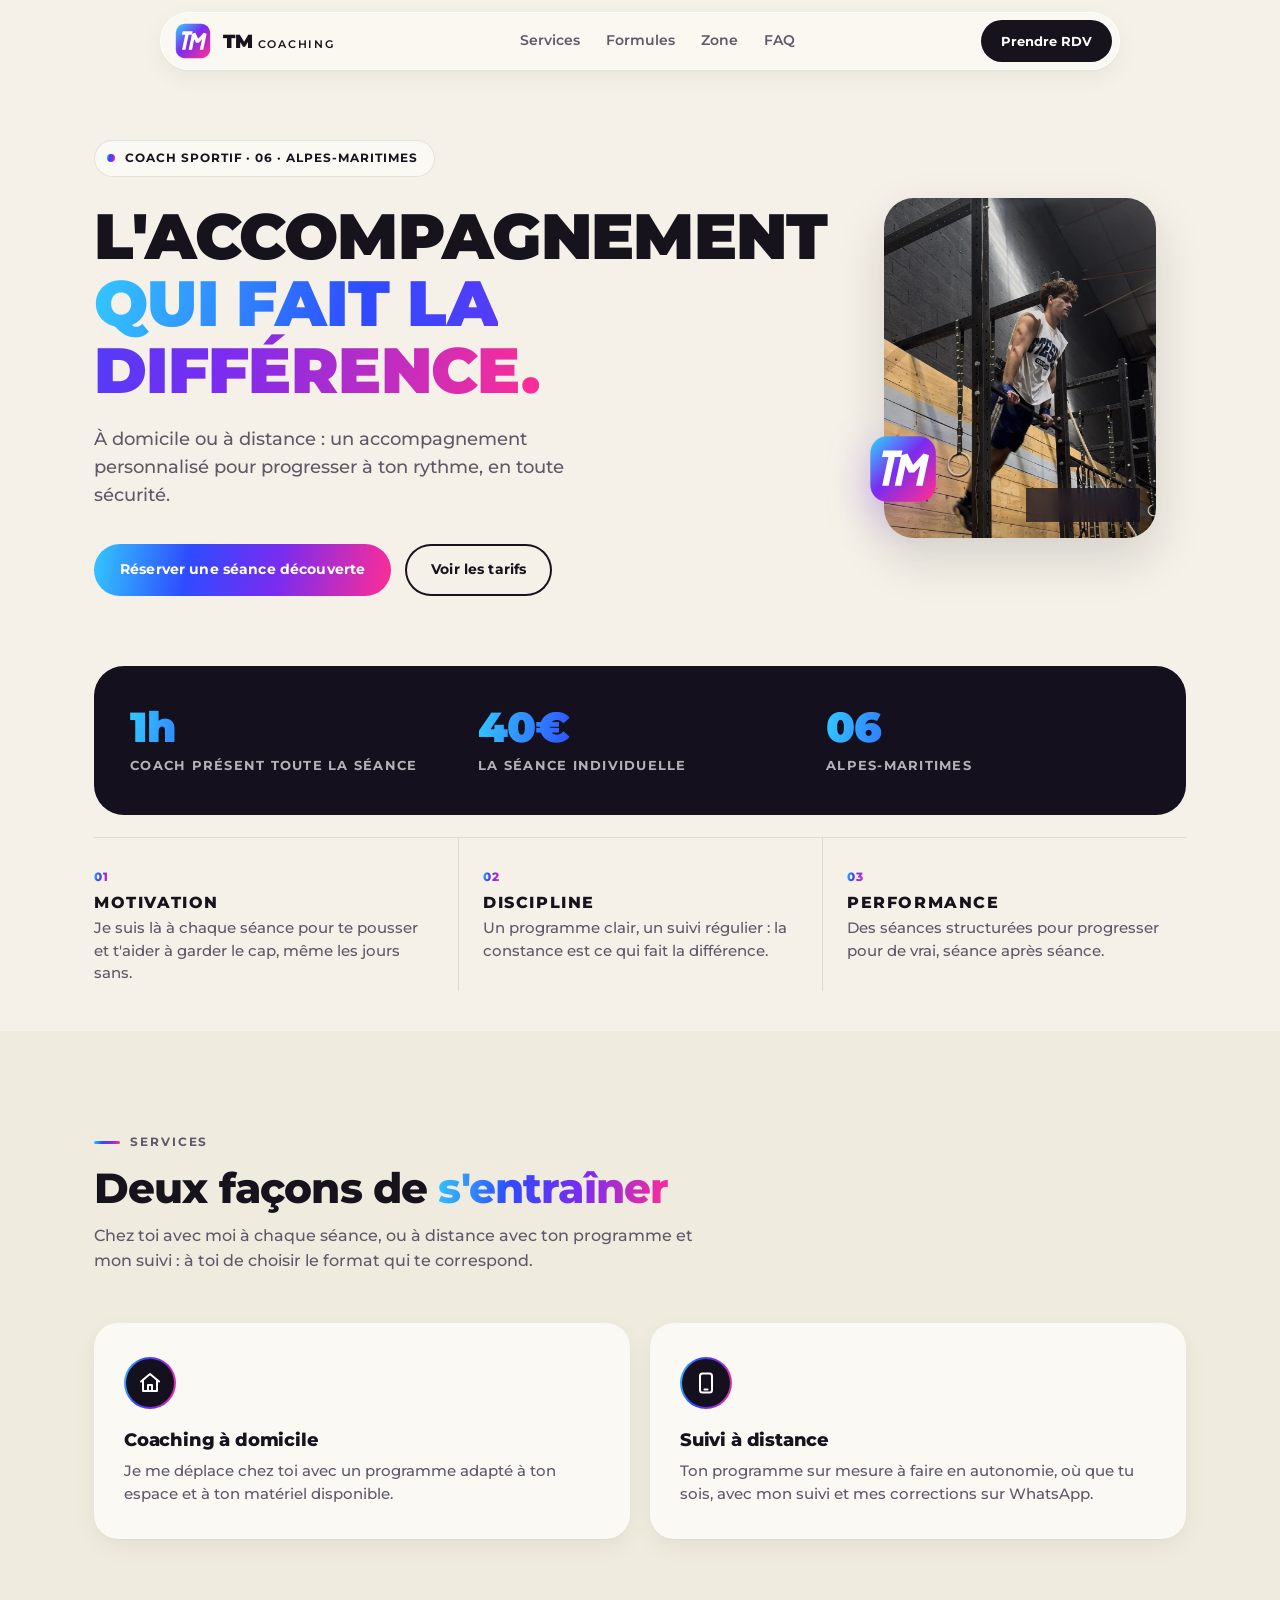
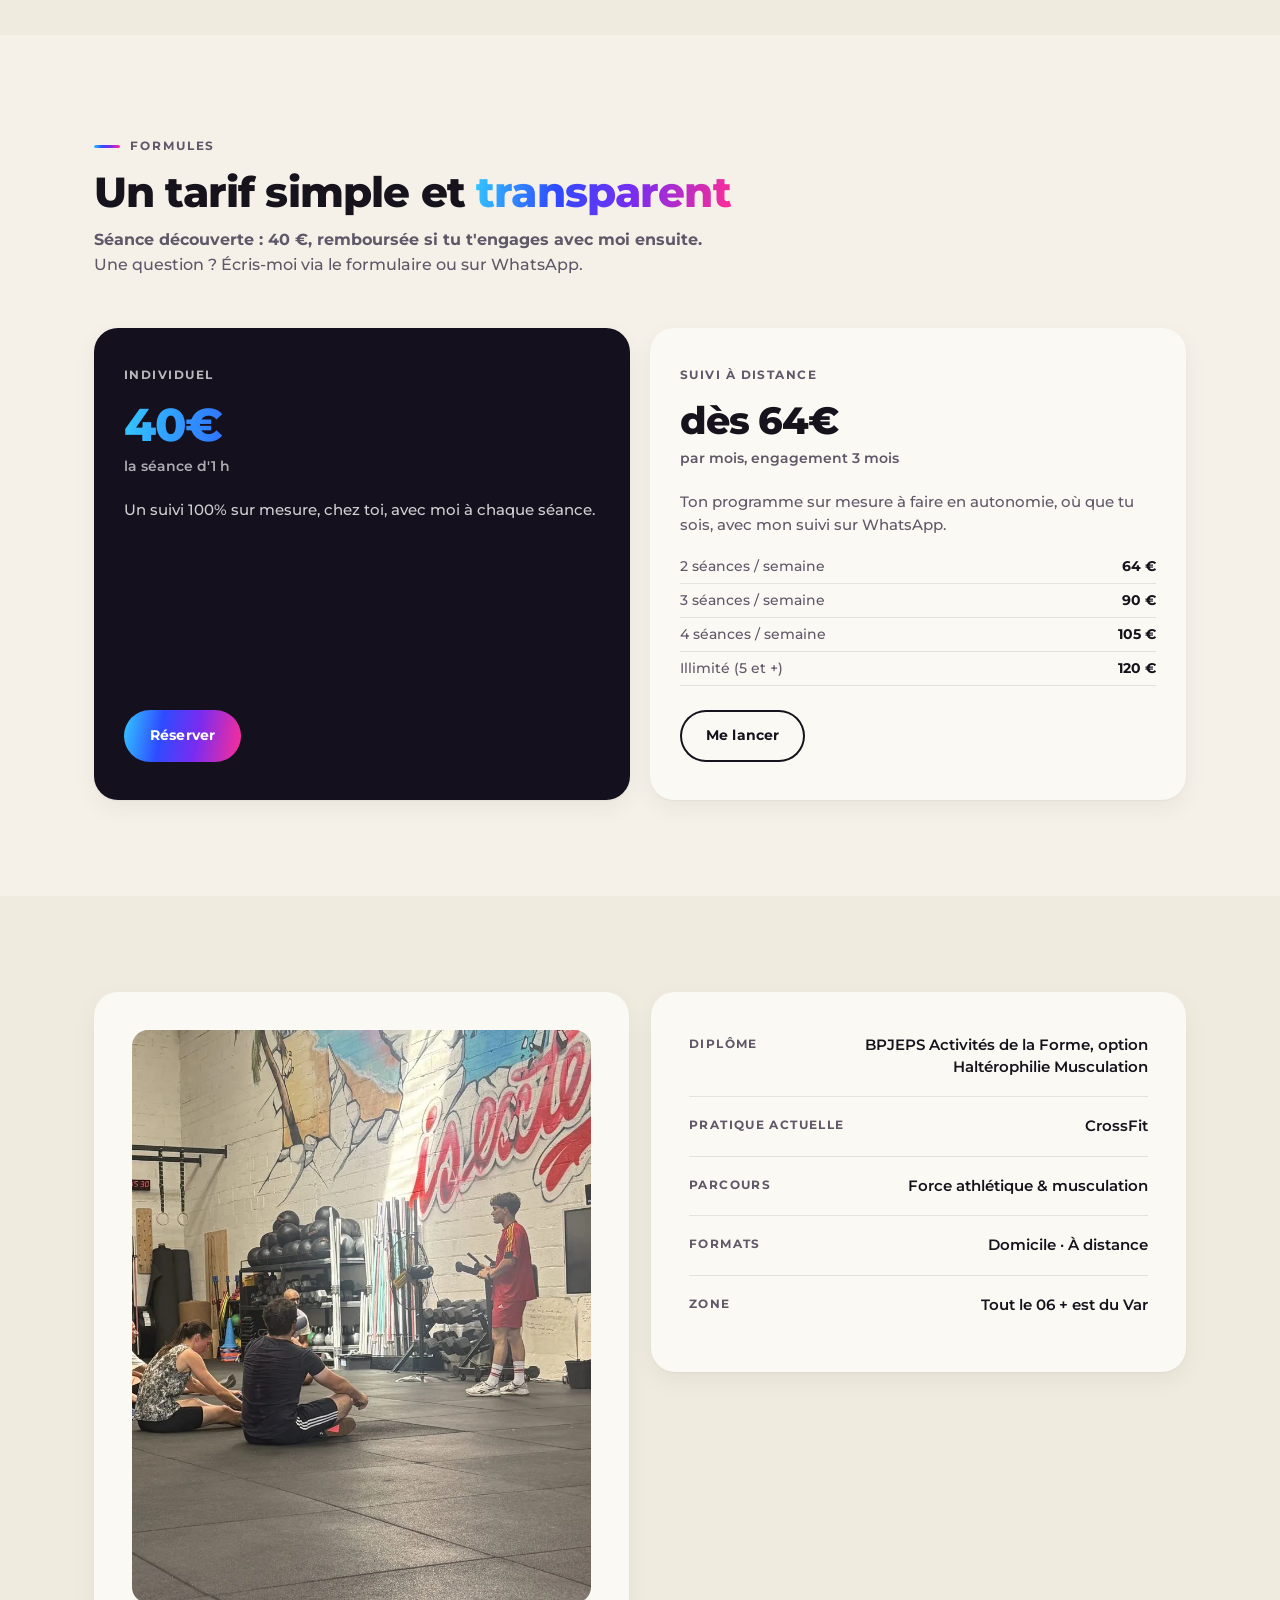
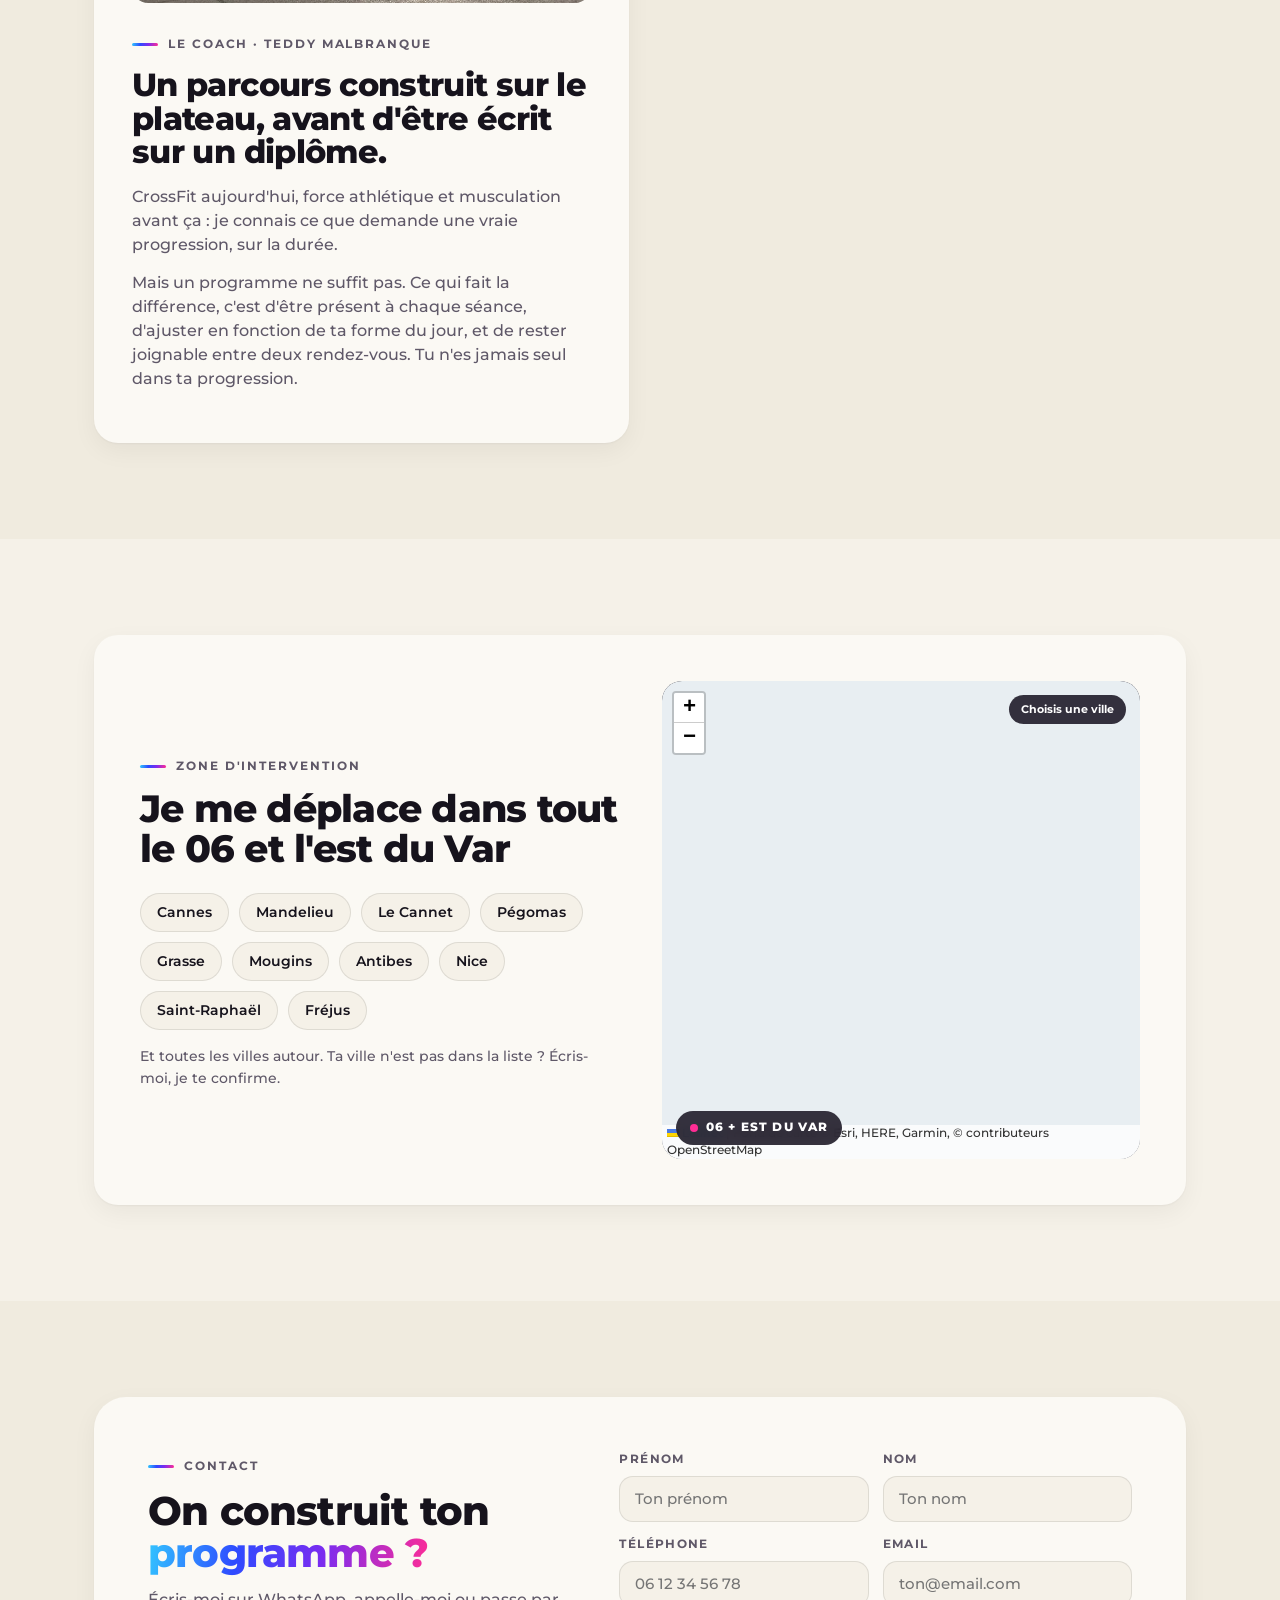
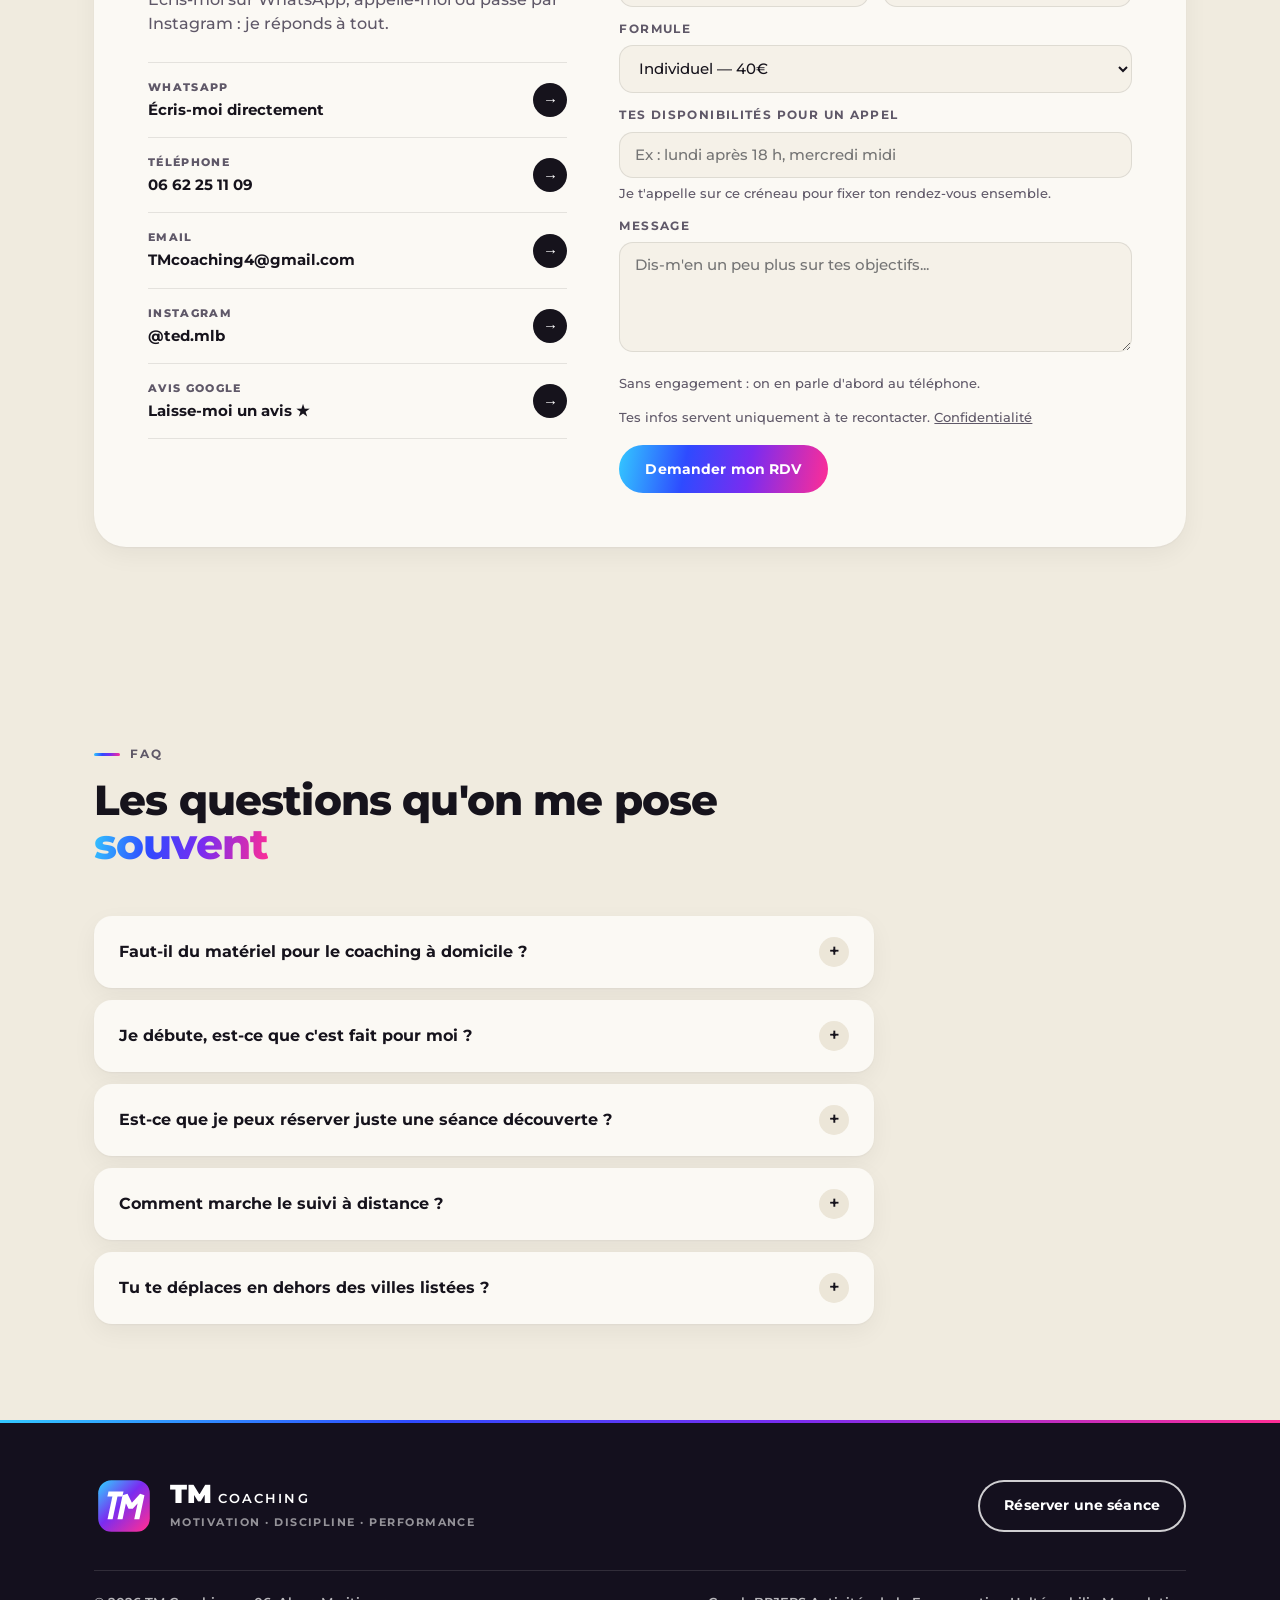
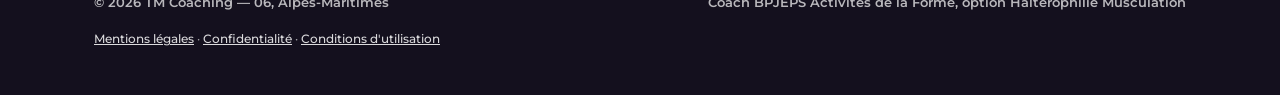
==== commit f2a9f27f: "Sécurité : règle Content-Security-Policy et politique de référent sur les 3 pages Le site ne peut ch" ====
--- a/index.html
+++ b/index.html
@@ -2,6 +2,8 @@
 <html lang="fr">
 <head>
 <meta charset="UTF-8">
+<meta http-equiv="Content-Security-Policy" content="default-src 'self'; script-src 'self' 'unsafe-inline'; style-src 'self' 'unsafe-inline'; img-src 'self' data: https://server.arcgisonline.com; font-src 'self'; connect-src 'self' https://formsubmit.co; form-action https://formsubmit.co mailto:; base-uri 'self'; object-src 'none'; frame-src 'none'">
+<meta name="referrer" content="strict-origin-when-cross-origin">
 <meta name="viewport" content="width=device-width, initial-scale=1.0">
 <title>Teddy Malbranque — Coach sportif 06 | TM Coaching Cannes, Mandelieu, Grasse</title>
 <meta name="description" content="Teddy Malbranque, coach sportif diplômé BPJEPS dans le 06. Coaching à domicile et suivi à distance, à Cannes, Mandelieu, Grasse, Antibes, Nice et Saint-Raphaël. Séance à 40 €.">
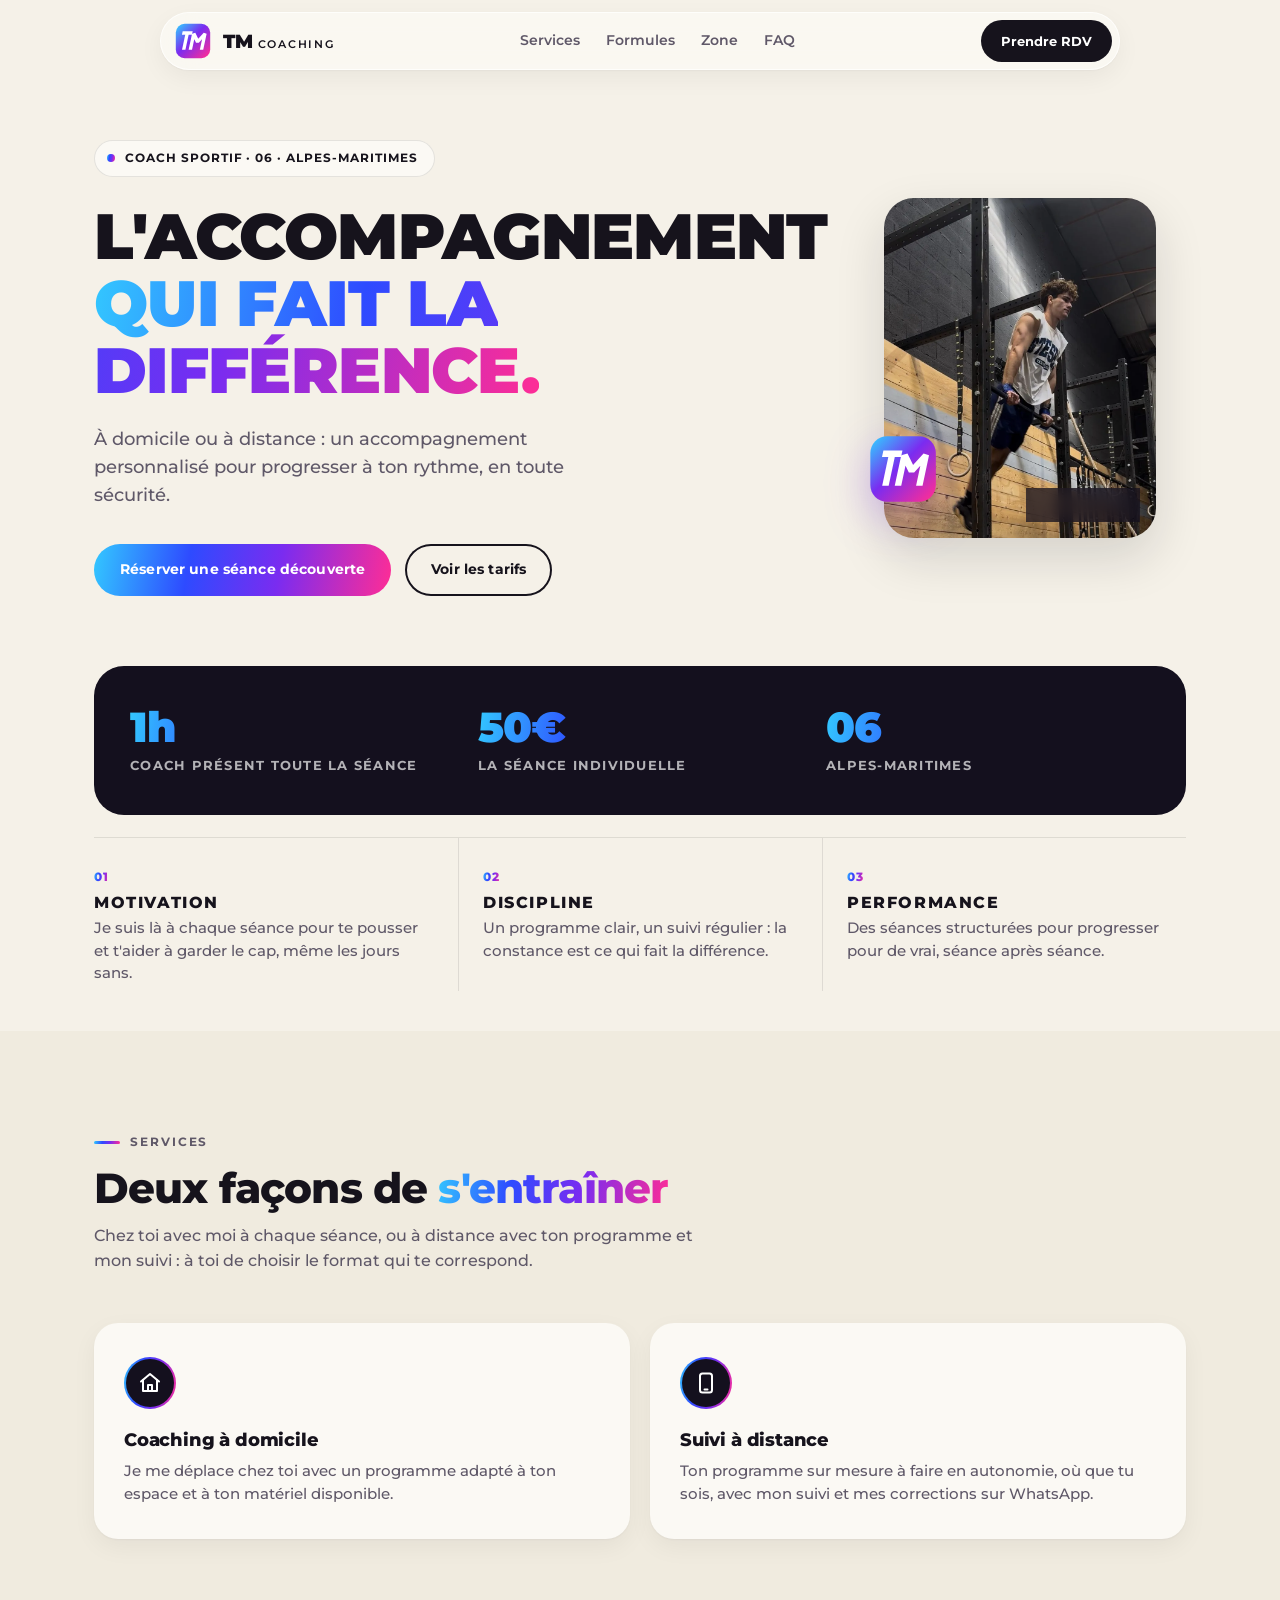
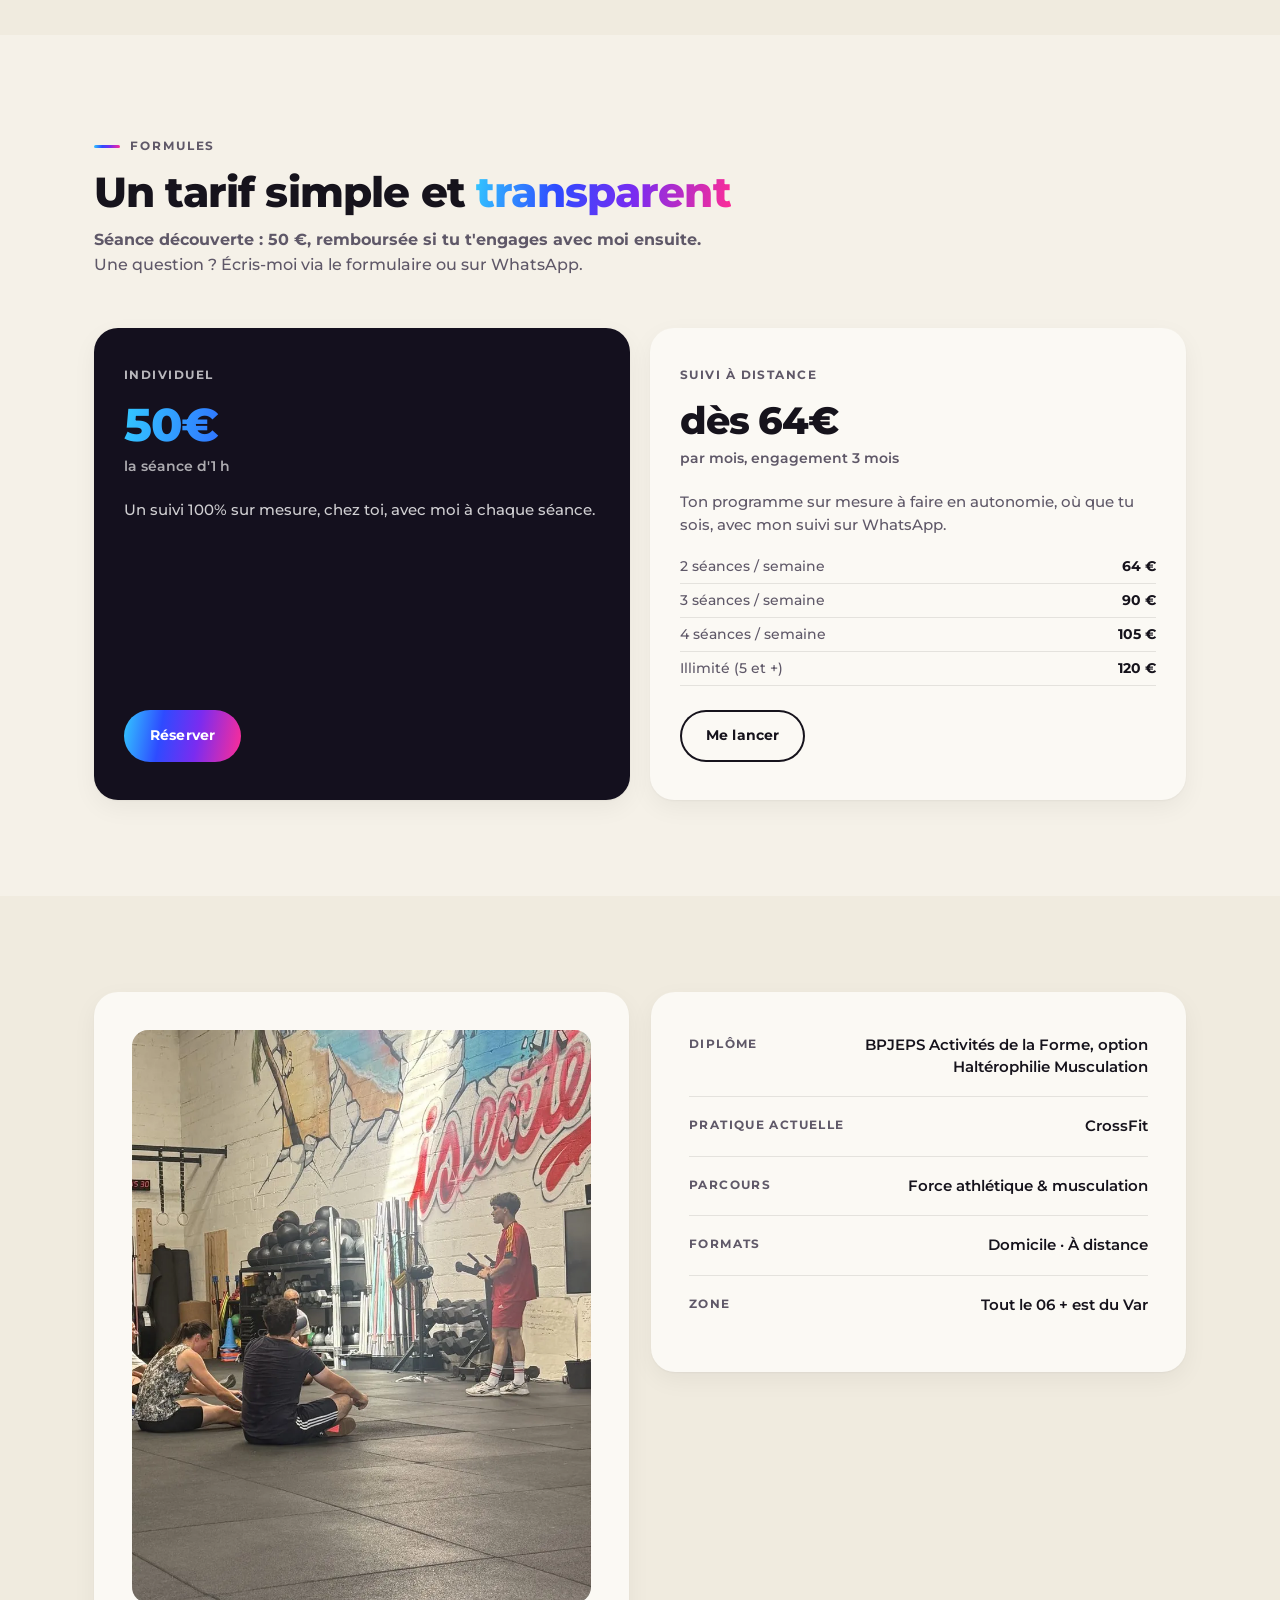
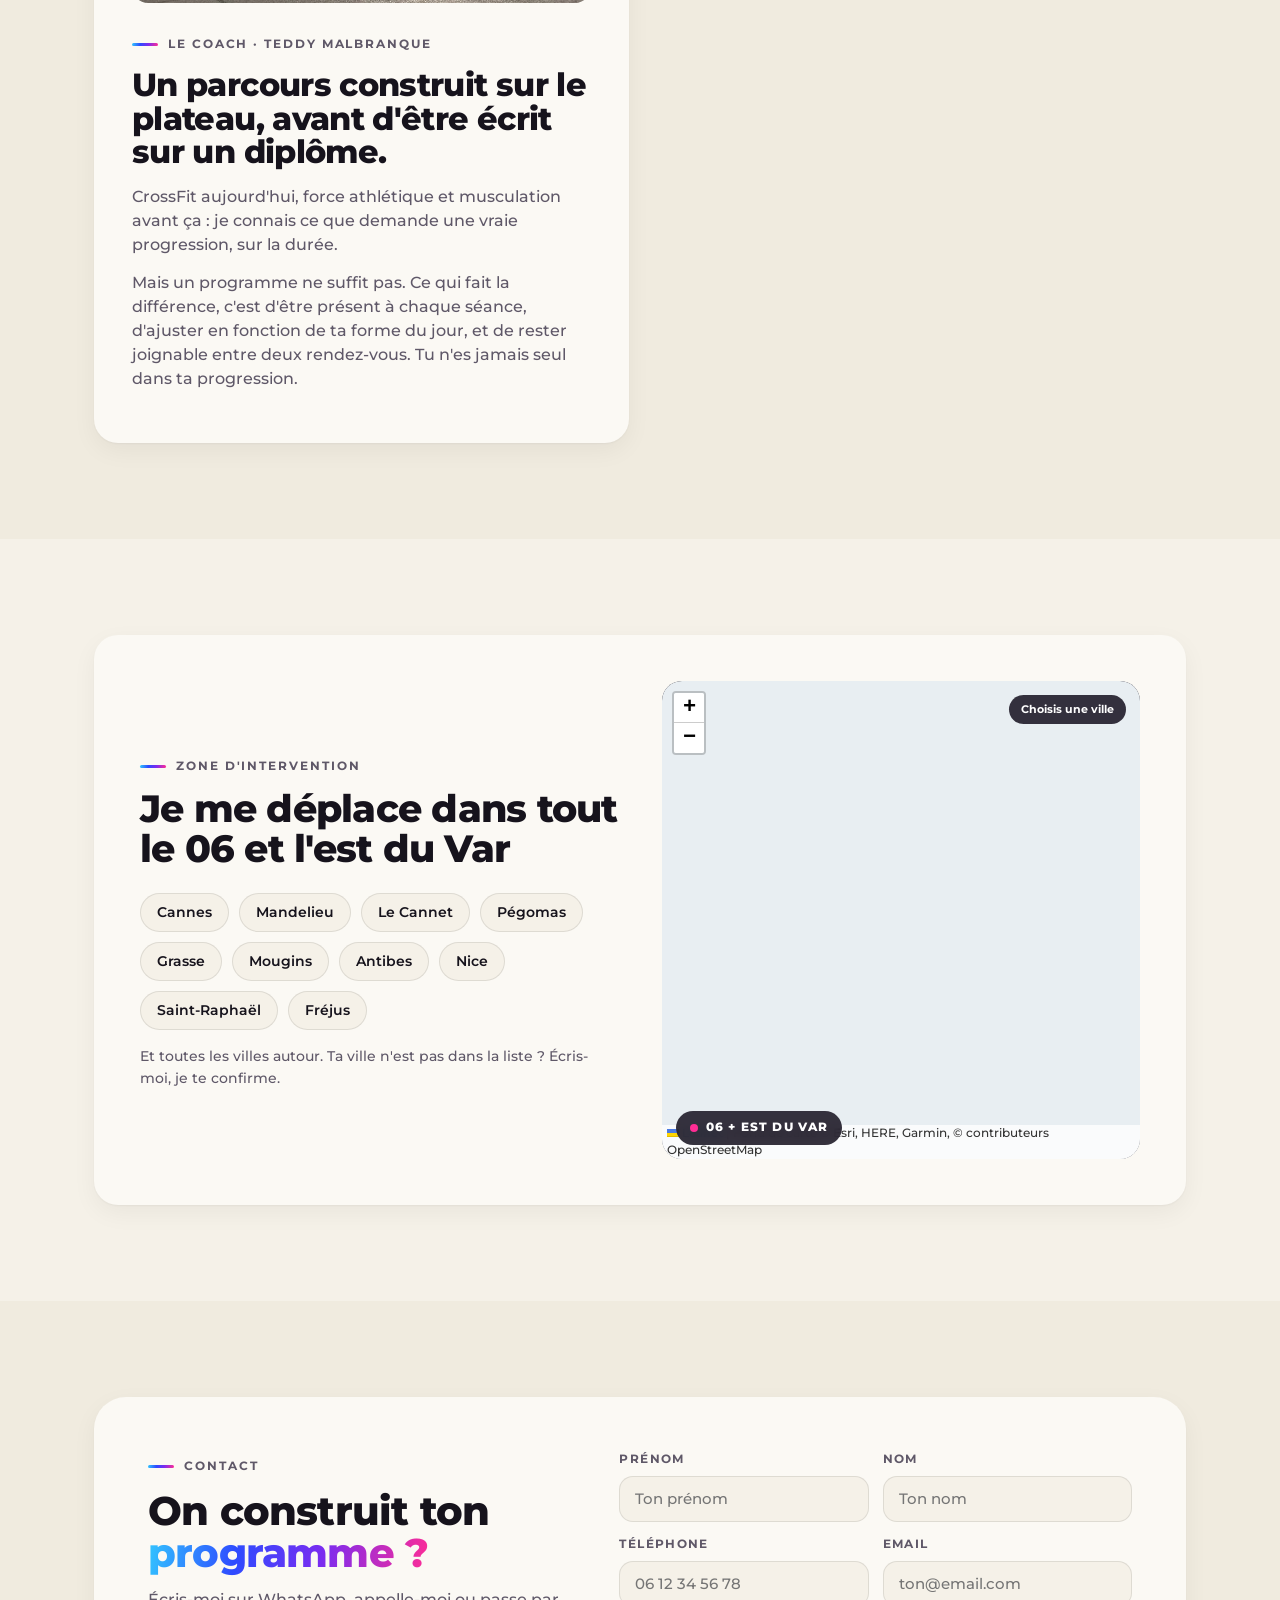
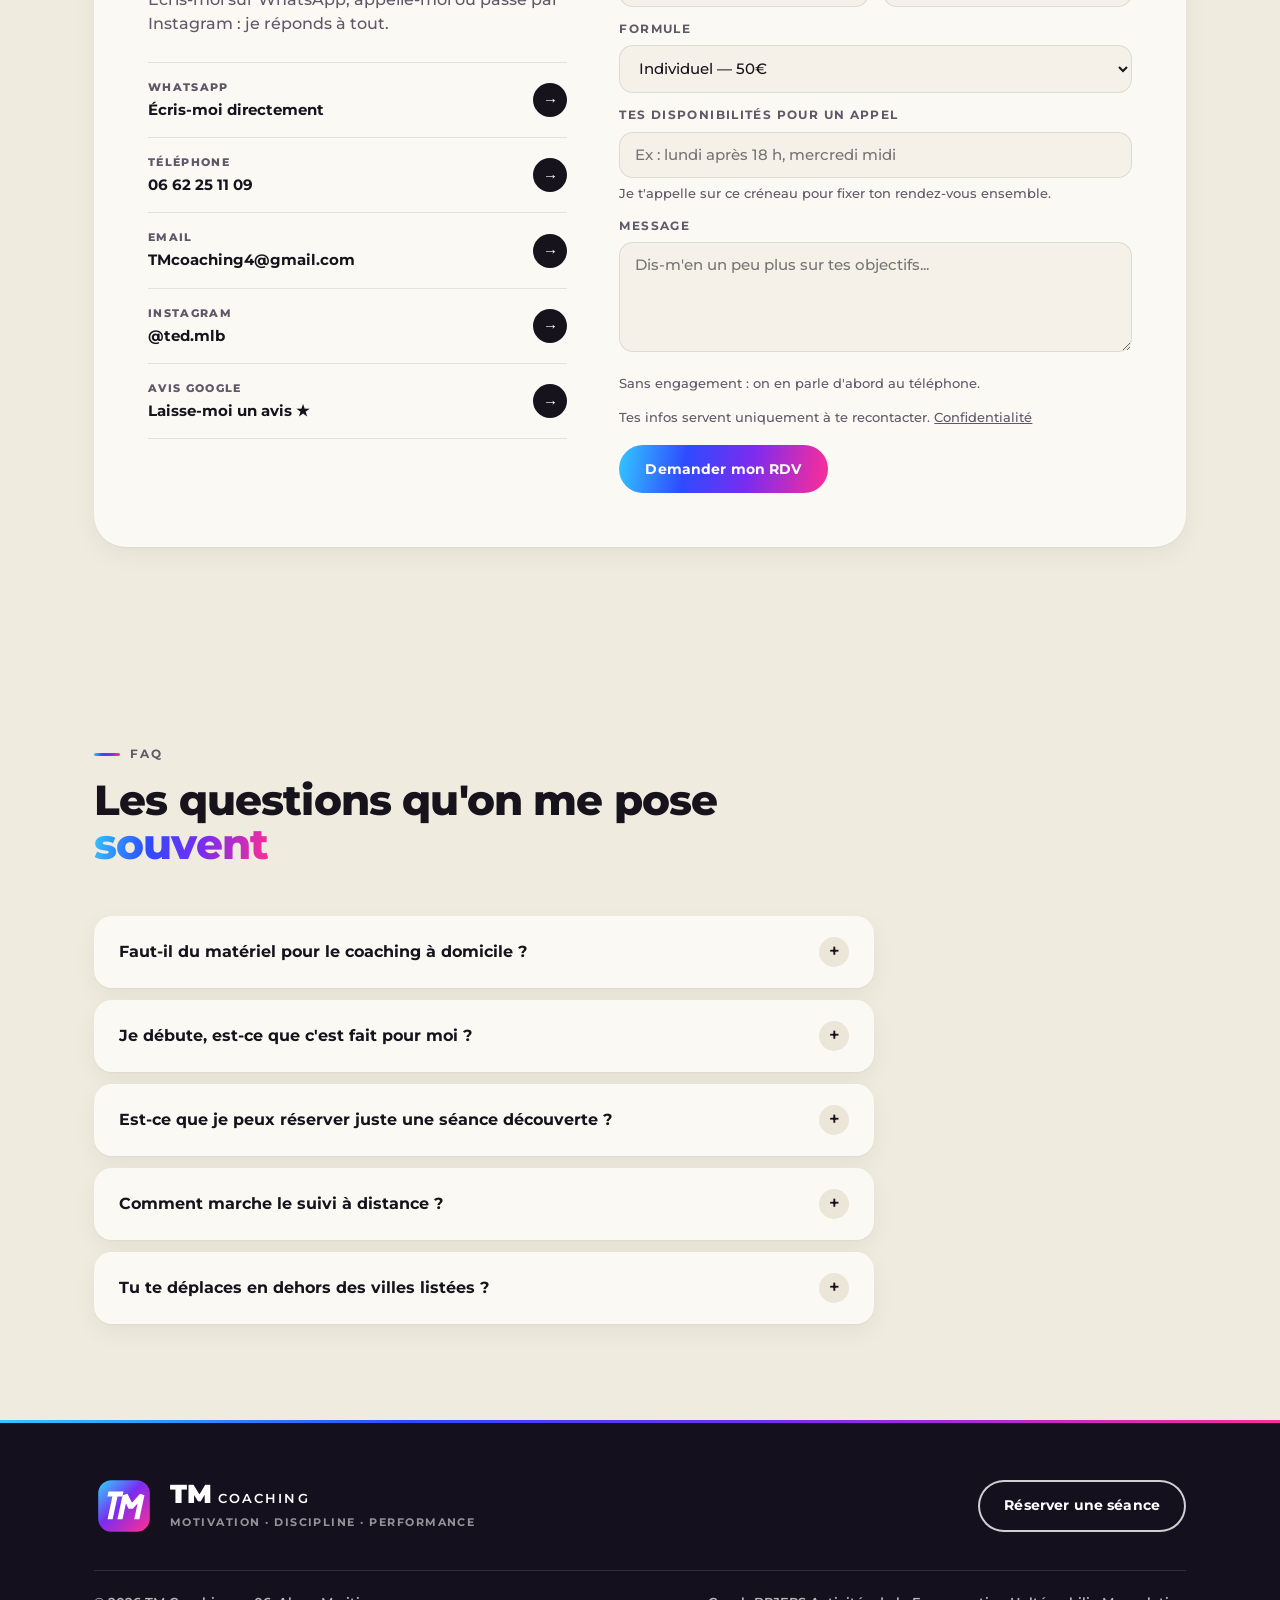
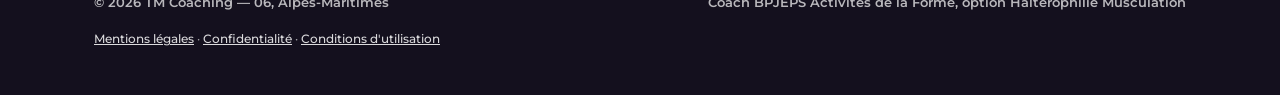
==== commit 11a40b2c: "Tarif : séance individuelle et séance découverte passées à 50 € Co-Authored-By: Claude Opus 5.5 <nor" ====
--- a/index.html
+++ b/index.html
@@ -6,9 +6,9 @@
 <meta name="referrer" content="strict-origin-when-cross-origin">
 <meta name="viewport" content="width=device-width, initial-scale=1.0">
 <title>Teddy Malbranque — Coach sportif 06 | TM Coaching Cannes, Mandelieu, Grasse</title>
-<meta name="description" content="Teddy Malbranque, coach sportif diplômé BPJEPS dans le 06. Coaching à domicile et suivi à distance, à Cannes, Mandelieu, Grasse, Antibes, Nice et Saint-Raphaël. Séance à 40 €.">
+<meta name="description" content="Teddy Malbranque, coach sportif diplômé BPJEPS dans le 06. Coaching à domicile et suivi à distance, à Cannes, Mandelieu, Grasse, Antibes, Nice et Saint-Raphaël. Séance à 50 €.">
 <meta property="og:title" content="Teddy Malbranque — TM Coaching, coach sportif dans les Alpes-Maritimes (06)">
-<meta property="og:description" content="Coaching à domicile avec un coach présent à chaque séance, ou suivi à distance. Séance découverte à 40 €, remboursée si tu t'engages.">
+<meta property="og:description" content="Coaching à domicile avec un coach présent à chaque séance, ou suivi à distance. Séance découverte à 50 €, remboursée si tu t'engages.">
 <link rel="canonical" href="https://tm-coaching.github.io/">
 <meta name="msvalidate.01" content="EA259410F6A9F4A74F817505472AAB1F" />
 <meta property="og:url" content="https://tm-coaching.github.io/">
@@ -26,7 +26,7 @@
 "telephone":"+33662251109","email":"TMcoaching4@gmail.com",
 "address":{"@type":"PostalAddress","addressLocality":"Pégomas","postalCode":"06580","addressRegion":"Alpes-Maritimes","addressCountry":"FR"},
 "areaServed":["Alpes-Maritimes","Cannes","Mandelieu-la-Napoule","Le Cannet","Pégomas","Grasse","Mougins","Antibes","Valbonne","Nice","Cagnes-sur-Mer","Vallauris","Saint-Raphaël","Fréjus","Théoule-sur-Mer"],
-"url":"https://tm-coaching.github.io/","image":"https://tm-coaching.github.io/og-image.jpg","logo":"https://tm-coaching.github.io/apple-touch-icon.png","priceRange":"40€ - 120€","sameAs":["https://instagram.com/ted.mlb"]}
+"url":"https://tm-coaching.github.io/","image":"https://tm-coaching.github.io/og-image.jpg","logo":"https://tm-coaching.github.io/apple-touch-icon.png","priceRange":"50€ - 120€","sameAs":["https://instagram.com/ted.mlb"]}
 </script>
 <meta name="theme-color" content="#F5F1E8">
 <link rel="icon" type="image/svg+xml" href="data:image/svg+xml,%3Csvg%20viewBox%3D%220%200%20200%20200%22%20xmlns%3D%22http%3A//www.w3.org/2000/svg%22%3E%3Cdefs%3E%3ClinearGradient%20id%3D%22g1%22%20gradientUnits%3D%22userSpaceOnUse%22%20x1%3D%2220%22%20y1%3D%2220%22%20x2%3D%22180%22%20y2%3D%22180%22%3E%3Cstop%20offset%3D%220%22%20stop-color%3D%22%2333C8FF%22/%3E%3Cstop%20offset%3D%22.45%22%20stop-color%3D%22%237A2CF0%22/%3E%3Cstop%20offset%3D%221%22%20stop-color%3D%22%23FF2D95%22/%3E%3C/linearGradient%3E%3C/defs%3E%3Crect%20x%3D%2214%22%20y%3D%2214%22%20width%3D%22172%22%20height%3D%22172%22%20rx%3D%2244%22%20fill%3D%22url%28%23g1%29%22/%3E%3Cg%20transform%3D%22translate%28100%20100%29%20skewX%28-12%29%20translate%28-100%20-100%29%22%20fill%3D%22none%22%20stroke%3D%22%23FFFFFF%22%20stroke-width%3D%2217%22%20stroke-linejoin%3D%22miter%22%20stroke-miterlimit%3D%221.5%22%3E%3Cpath%20d%3D%22M38%2C60%20H88%22/%3E%3Cpath%20d%3D%22M63%2C60%20V144%22/%3E%3Cpath%20d%3D%22M96%2C144%20V64%20L124%2C104%20L152%2C64%20V144%22/%3E%3C/g%3E%3C/svg%3E">
@@ -545,7 +545,7 @@
       <h1>L'accompagnement<br><span class="neon">qui fait la différence.</span></h1>
       <p class="hero-sub">À domicile ou à distance : un accompagnement personnalisé pour progresser à ton rythme, en toute sécurité.</p>
       <div class="hero-ctas">
-        <a href="#contact" class="btn btn-primary" data-formule="Individuel — 40€">Réserver une séance découverte</a>
+        <a href="#contact" class="btn btn-primary" data-formule="Individuel — 50€">Réserver une séance découverte</a>
         <a href="#formules" class="btn btn-secondary">Voir les tarifs</a>
       </div>
     </div>
@@ -560,7 +560,7 @@
   <div class="wrap">
     <div class="hero-card reveal">
       <div class="hero-stat"><div class="num">1h</div><div class="lbl">Coach présent toute la séance</div></div>
-      <div class="hero-stat"><div class="num">40€</div><div class="lbl">La séance individuelle</div></div>
+      <div class="hero-stat"><div class="num">50€</div><div class="lbl">La séance individuelle</div></div>
       <div class="hero-stat"><div class="num">06</div><div class="lbl">Alpes-Maritimes</div></div>
     </div>
   </div>
@@ -604,15 +604,15 @@
     <div class="section-head reveal">
       <div class="eyebrow">Formules</div>
       <h2>Un tarif simple et <span class="grad-text">transparent</span></h2>
-      <p><strong>Séance découverte : 40 €, remboursée si tu t'engages avec moi ensuite.</strong> Une question ? Écris-moi via le formulaire ou sur WhatsApp.</p>
+      <p><strong>Séance découverte : 50 €, remboursée si tu t'engages avec moi ensuite.</strong> Une question ? Écris-moi via le formulaire ou sur WhatsApp.</p>
     </div>
     <div class="pricing-grid reveal">
       <div class="price-card highlight on-dark">
         <div class="tag">Individuel</div>
-        <div class="amount">40€</div>
+        <div class="amount">50€</div>
         <div class="per">la séance d'1 h</div>
         <p class="desc">Un suivi 100% sur mesure, chez toi, avec moi à chaque séance.</p>
-        <a href="#contact" class="btn btn-primary" data-formule="Individuel — 40€">Réserver</a>
+        <a href="#contact" class="btn btn-primary" data-formule="Individuel — 50€">Réserver</a>
       </div>
       <div class="price-card">
         <div class="tag">Suivi à distance</div>
@@ -729,7 +729,7 @@
         <div class="field">
           <label for="format">Formule</label>
           <select id="format" name="Formule">
-            <option>Individuel — 40€</option>
+            <option>Individuel — 50€</option>
             <option>Suivi à distance — au mois</option>
             <option>Autre demande</option>
           </select>
@@ -808,7 +808,7 @@
       </details>
       <details class="faq-item">
         <summary>Est-ce que je peux réserver juste une séance découverte ?<span class="plus">+</span></summary>
-        <p class="faq-a">Oui. La séance découverte coûte 40 €, et elle t'est remboursée si tu décides de t'engager avec moi ensuite. Réserve-la via le formulaire, sur WhatsApp ou par téléphone.</p>
+        <p class="faq-a">Oui. La séance découverte coûte 50 €, et elle t'est remboursée si tu décides de t'engager avec moi ensuite. Réserve-la via le formulaire, sur WhatsApp ou par téléphone.</p>
       </details>
       <details class="faq-item">
         <summary>Comment marche le suivi à distance ?<span class="plus">+</span></summary>
@@ -822,7 +822,7 @@
   </div>
 </section>
 
-<a href="#contact" class="rdv-float" id="rdv-float" data-formule="Individuel — 40€"><span class="dot"></span>Réserver ma séance</a>
+<a href="#contact" class="rdv-float" id="rdv-float" data-formule="Individuel — 50€"><span class="dot"></span>Réserver ma séance</a>
 
 </main>
 
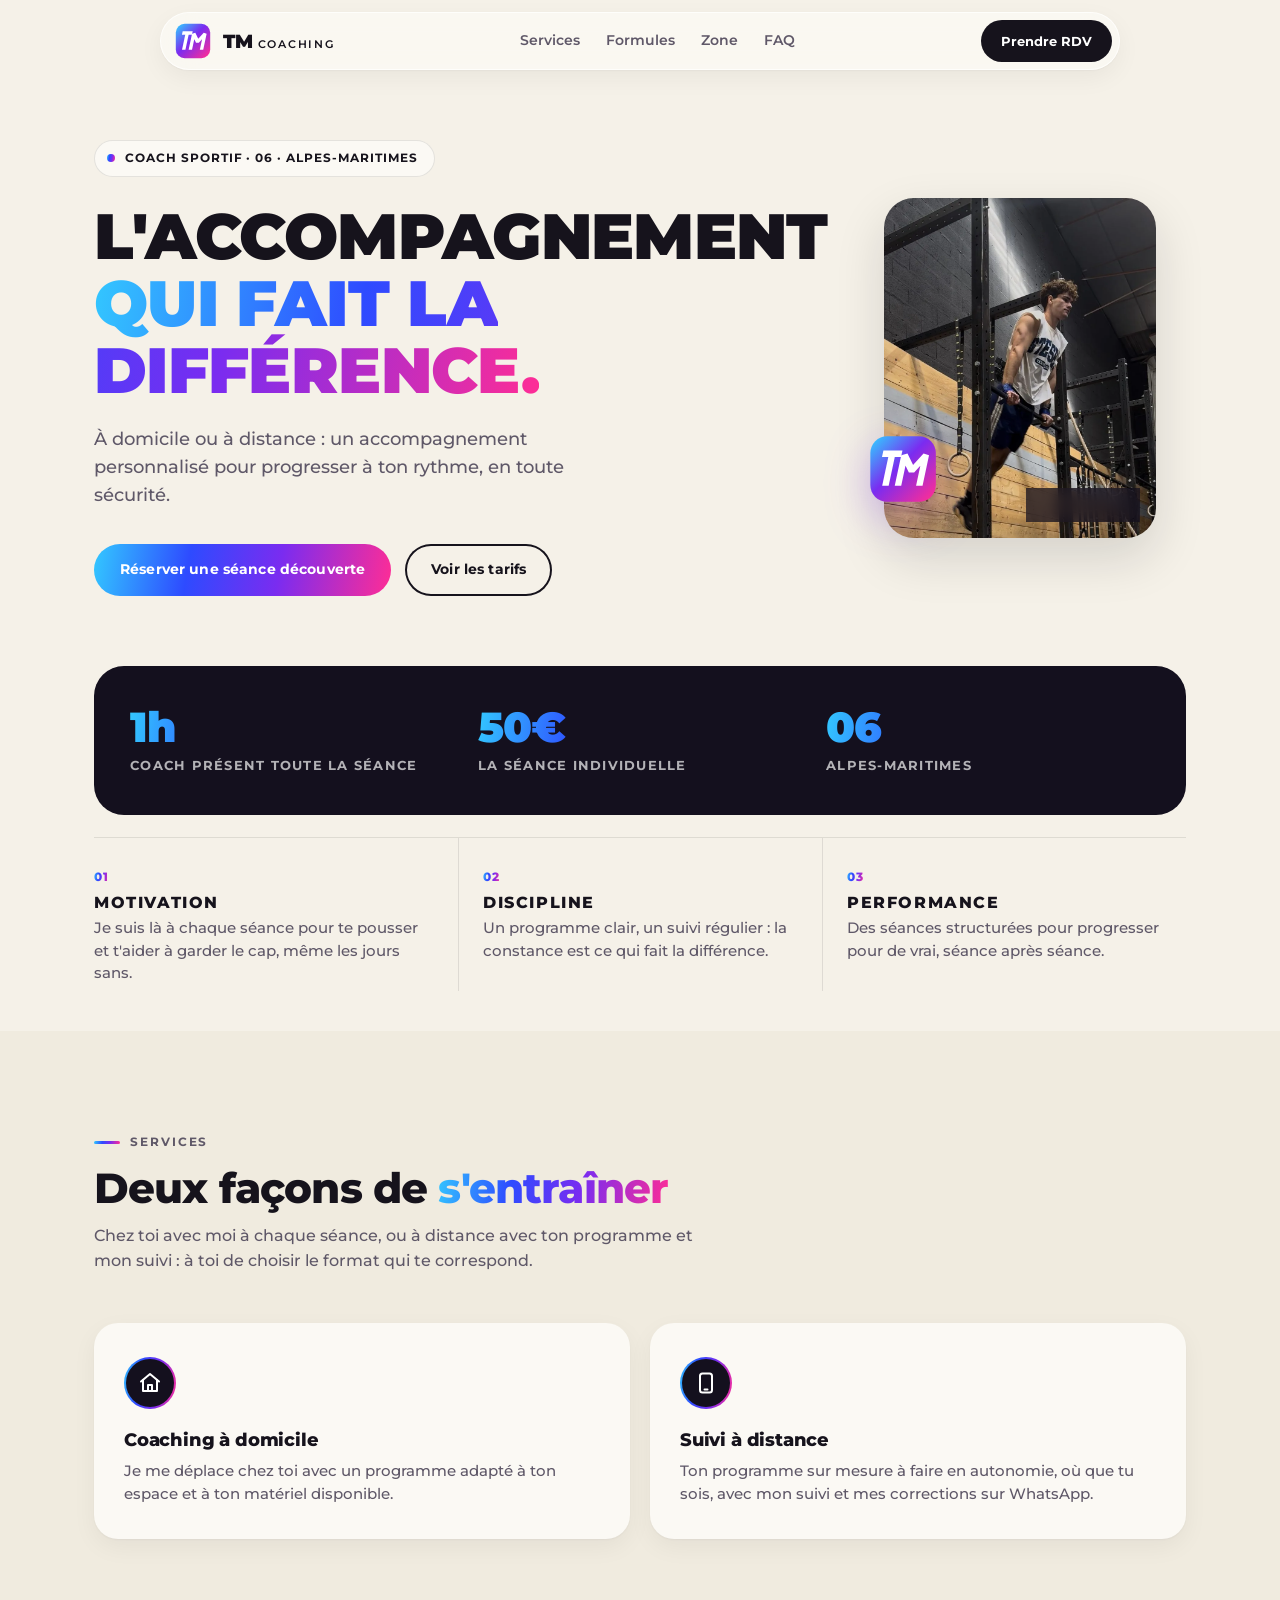
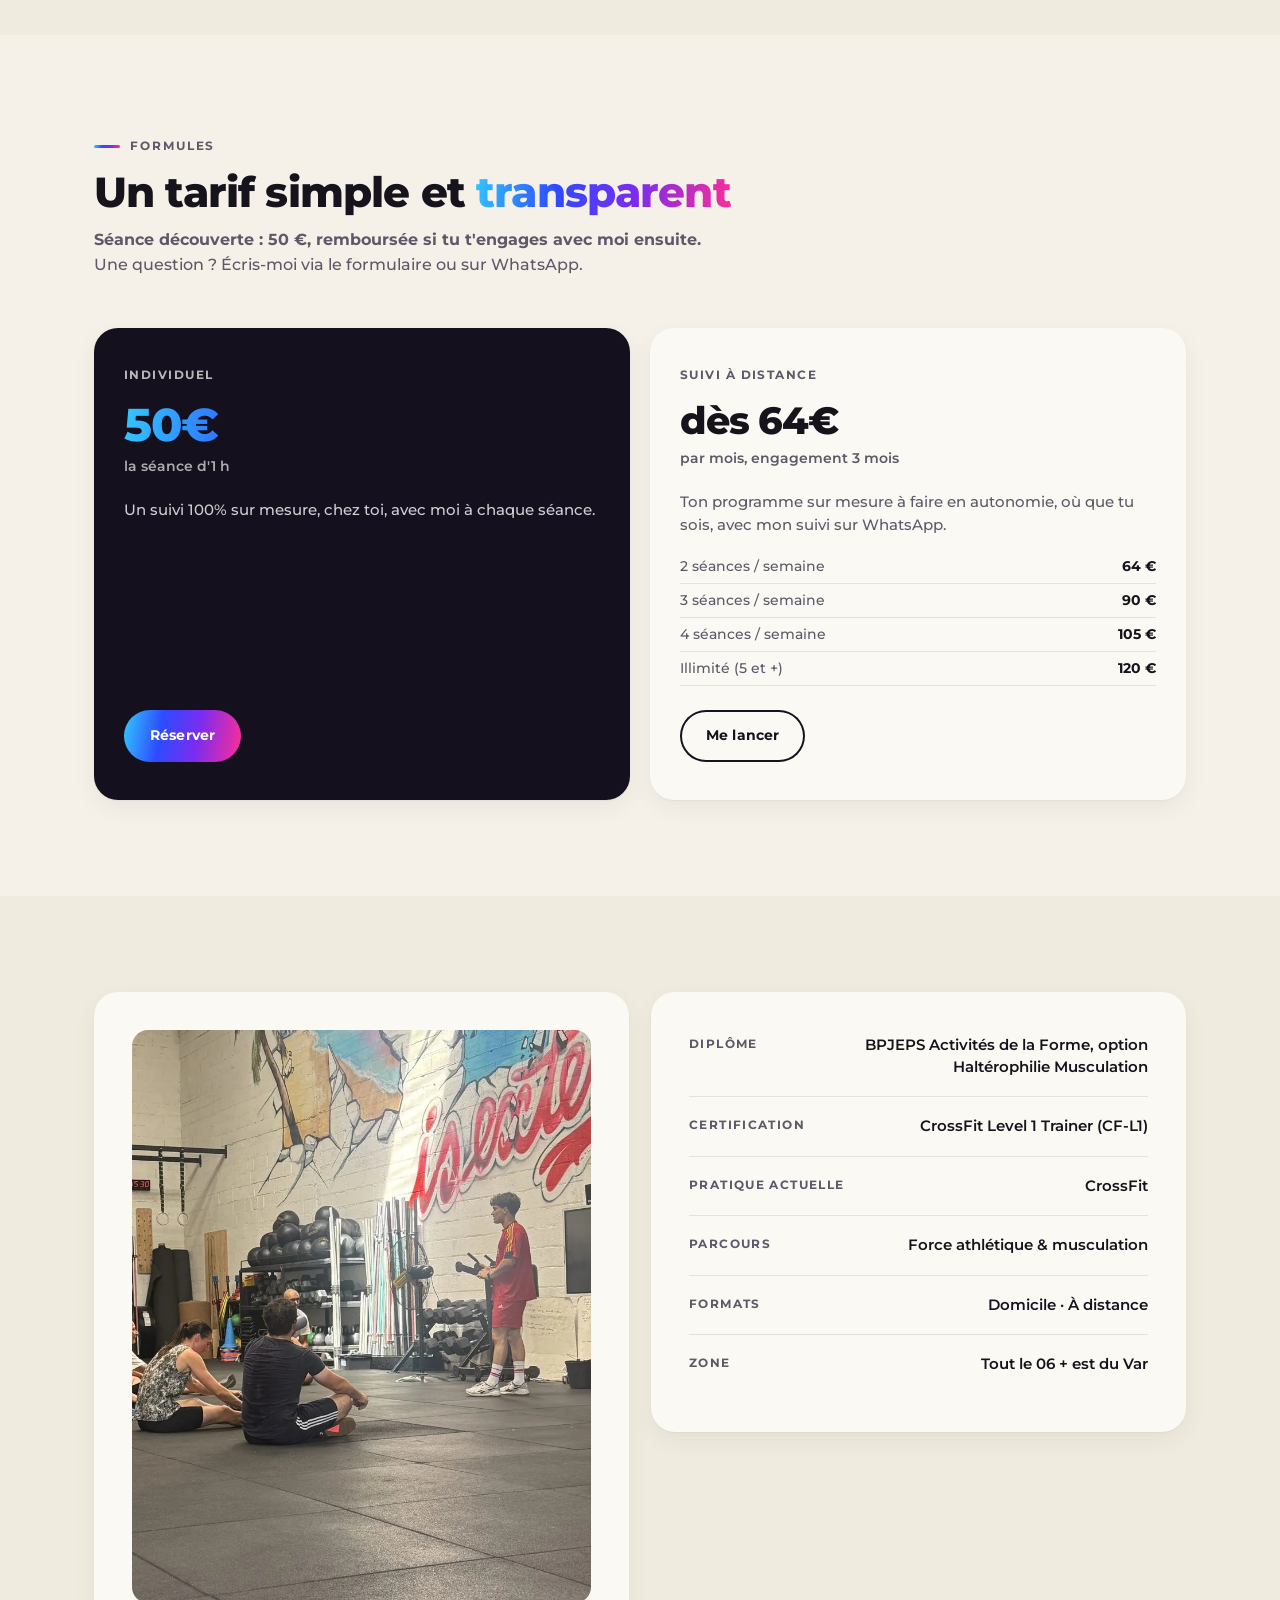
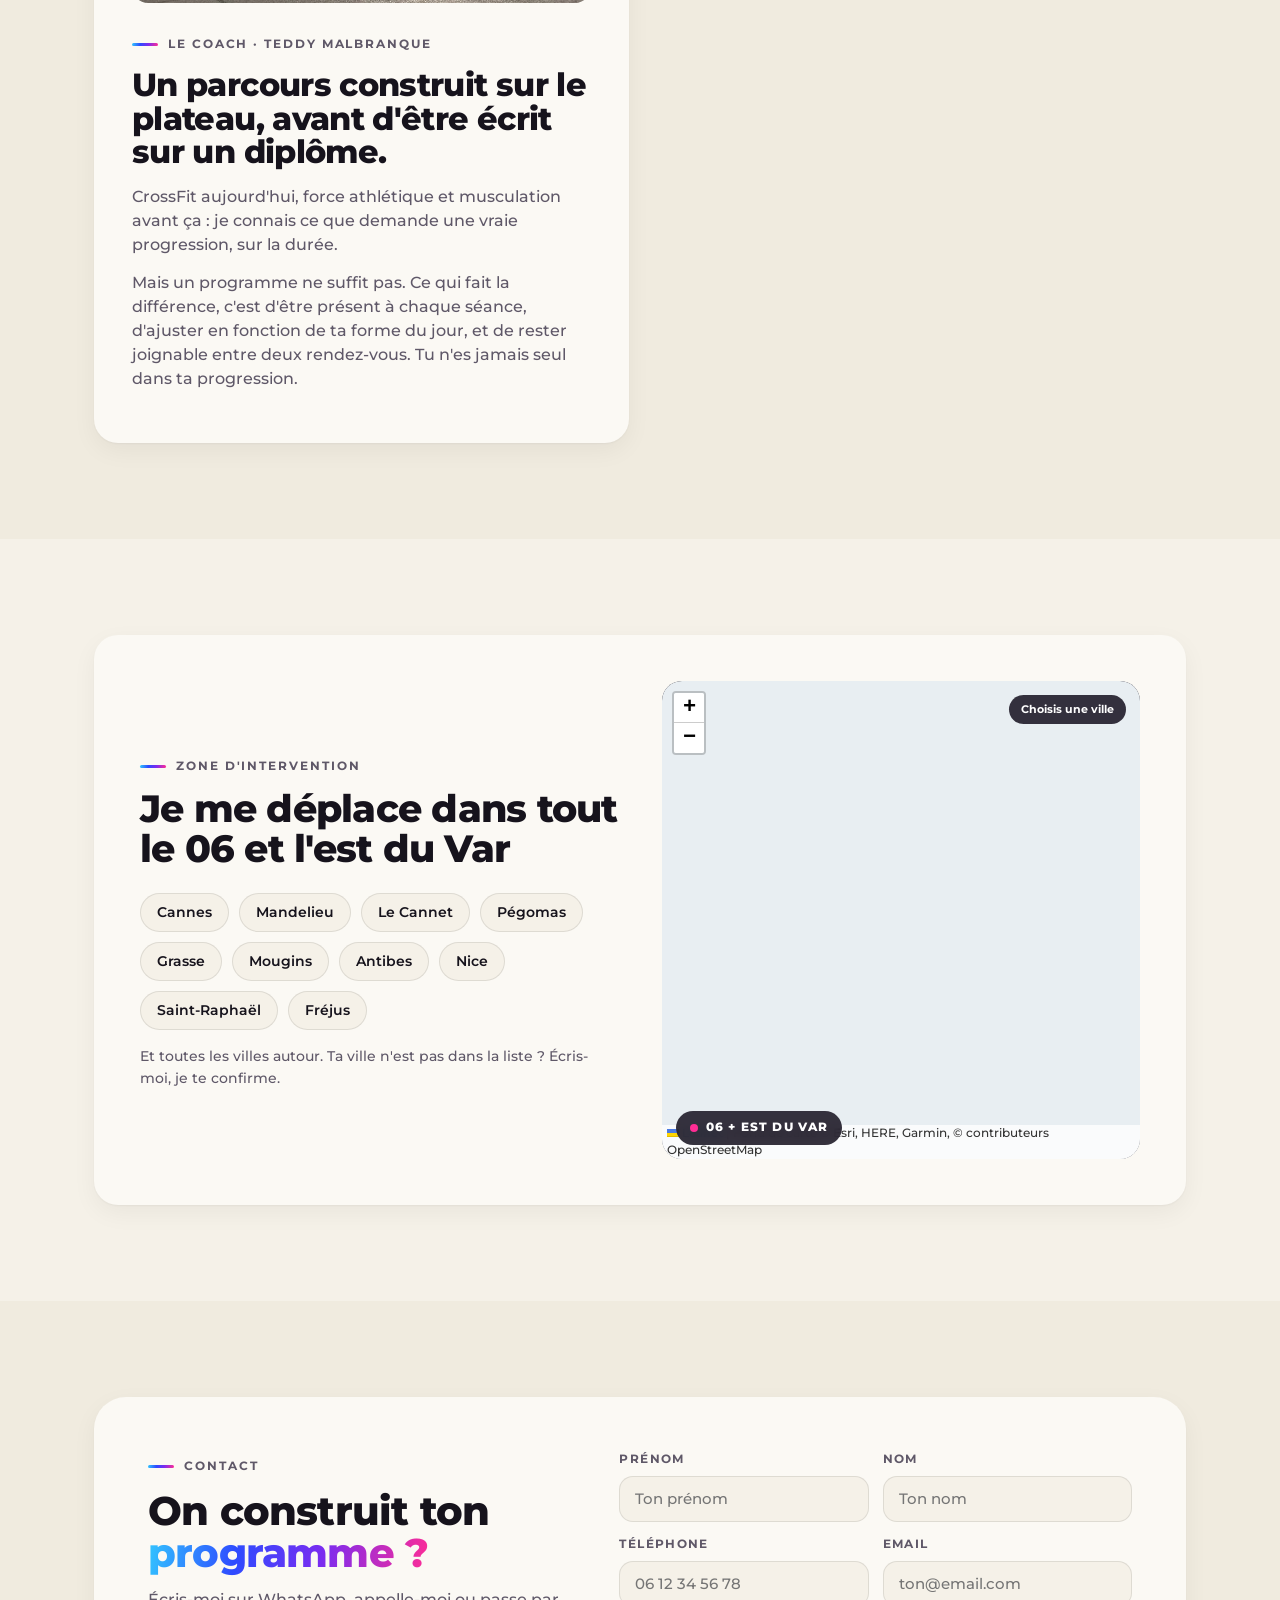
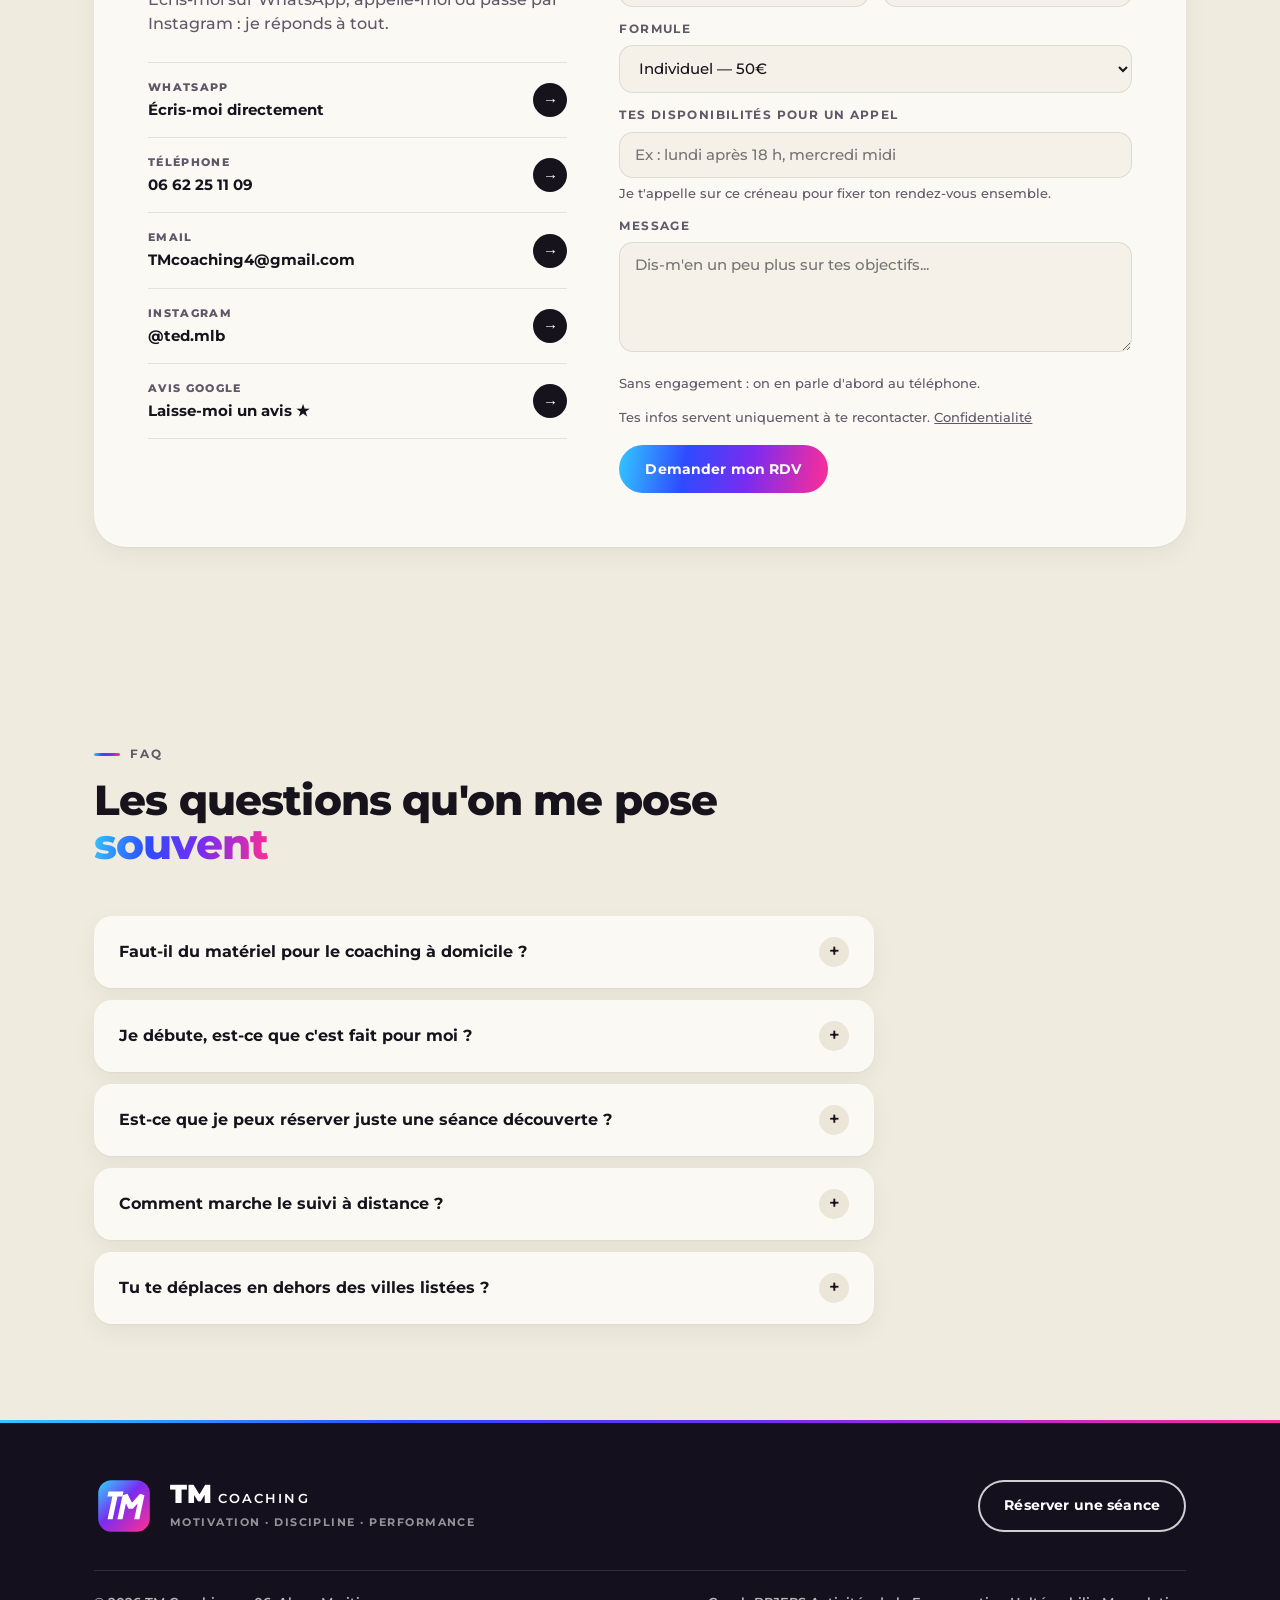
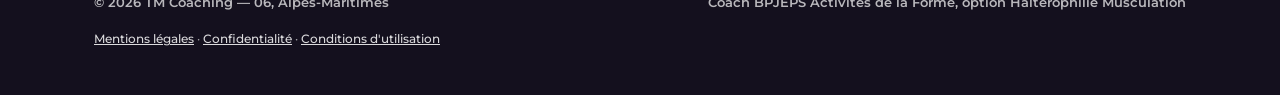
==== commit 2748ec3a: "À propos : ajout de la certification CrossFit Level 1 Trainer (CF-L1) Co-Authored-By: Claude Opus 5." ====
--- a/index.html
+++ b/index.html
@@ -22,7 +22,7 @@
 <script type="application/ld+json">
 {"@context":"https://schema.org","@type":"SportsActivityLocation","name":"TM Coaching — Teddy Malbranque, coach sportif",
 "description":"Coach sportif diplômé BPJEPS dans les Alpes-Maritimes : coaching à domicile et suivi à distance.",
-"founder":{"@type":"Person","name":"Teddy Malbranque","jobTitle":"Coach sportif","hasCredential":"BPJEPS Activités de la Forme, option Haltérophilie Musculation","sameAs":["https://instagram.com/ted.mlb"]},
+"founder":{"@type":"Person","name":"Teddy Malbranque","jobTitle":"Coach sportif","hasCredential":["BPJEPS Activités de la Forme, option Haltérophilie Musculation","CrossFit Level 1 Trainer (CF-L1)"],"sameAs":["https://instagram.com/ted.mlb"]},
 "telephone":"+33662251109","email":"TMcoaching4@gmail.com",
 "address":{"@type":"PostalAddress","addressLocality":"Pégomas","postalCode":"06580","addressRegion":"Alpes-Maritimes","addressCountry":"FR"},
 "areaServed":["Alpes-Maritimes","Cannes","Mandelieu-la-Napoule","Le Cannet","Pégomas","Grasse","Mougins","Antibes","Valbonne","Nice","Cagnes-sur-Mer","Vallauris","Saint-Raphaël","Fréjus","Théoule-sur-Mer"],
@@ -644,6 +644,7 @@
       <div class="about-card">
         <div class="fact-list">
           <div class="fact"><span class="k">Diplôme</span><span class="v">BPJEPS Activités de la Forme, option Haltérophilie Musculation</span></div>
+          <div class="fact"><span class="k">Certification</span><span class="v">CrossFit Level 1 Trainer (CF-L1)</span></div>
           <div class="fact"><span class="k">Pratique actuelle</span><span class="v">CrossFit</span></div>
           <div class="fact"><span class="k">Parcours</span><span class="v">Force athlétique &amp; musculation</span></div>
           <div class="fact"><span class="k">Formats</span><span class="v">Domicile · À distance</span></div>
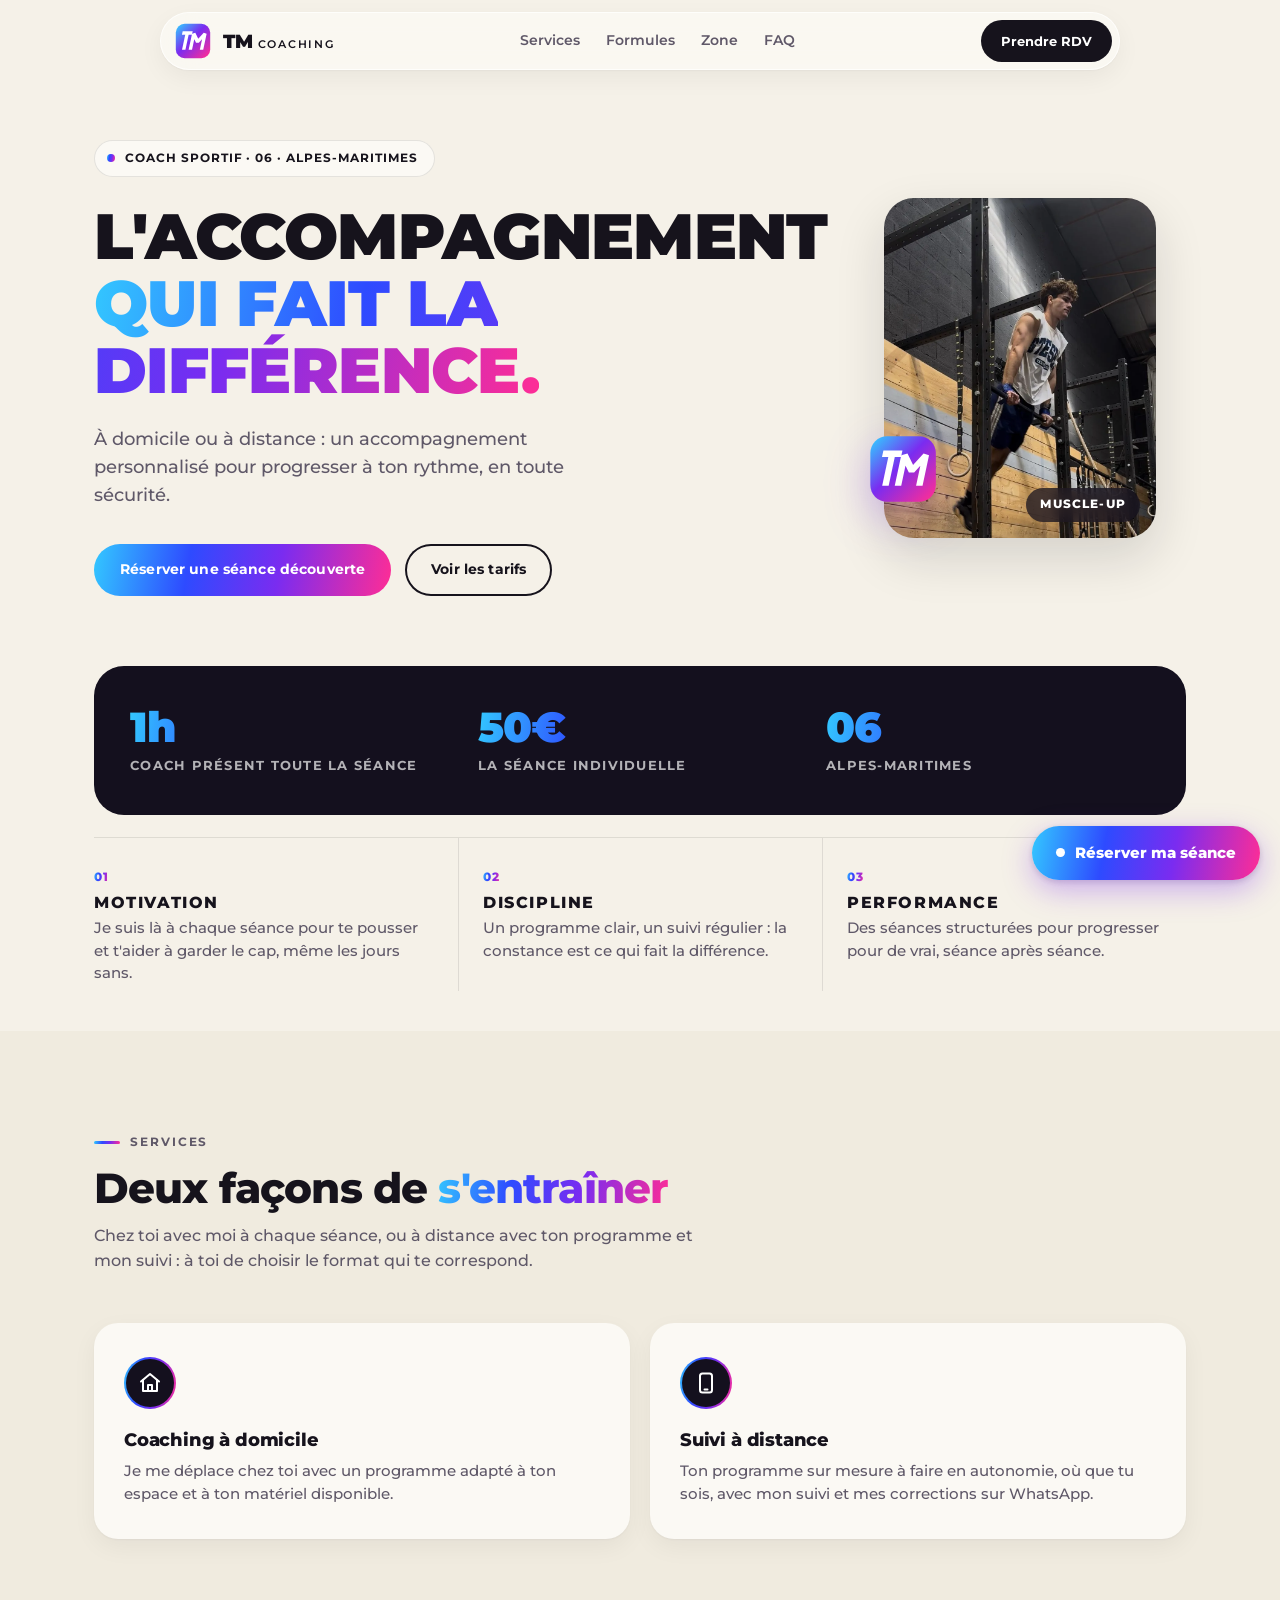
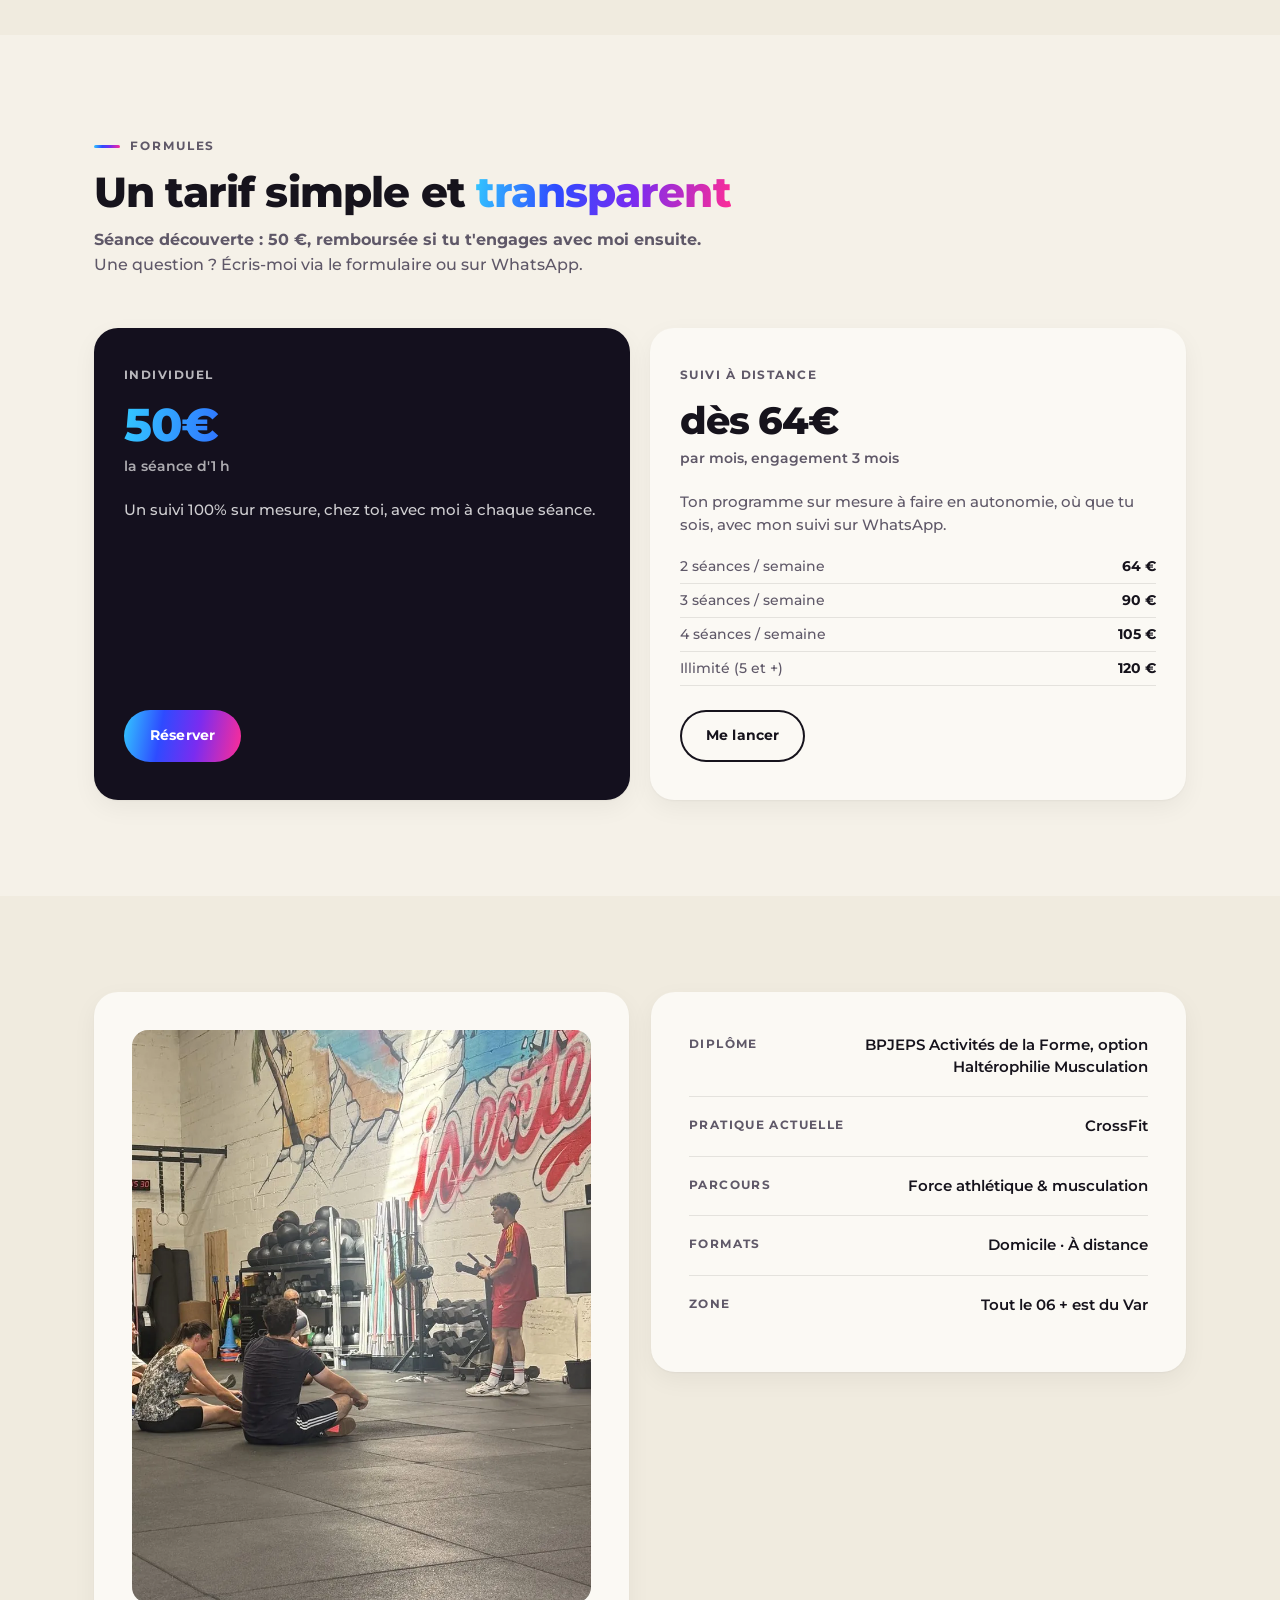
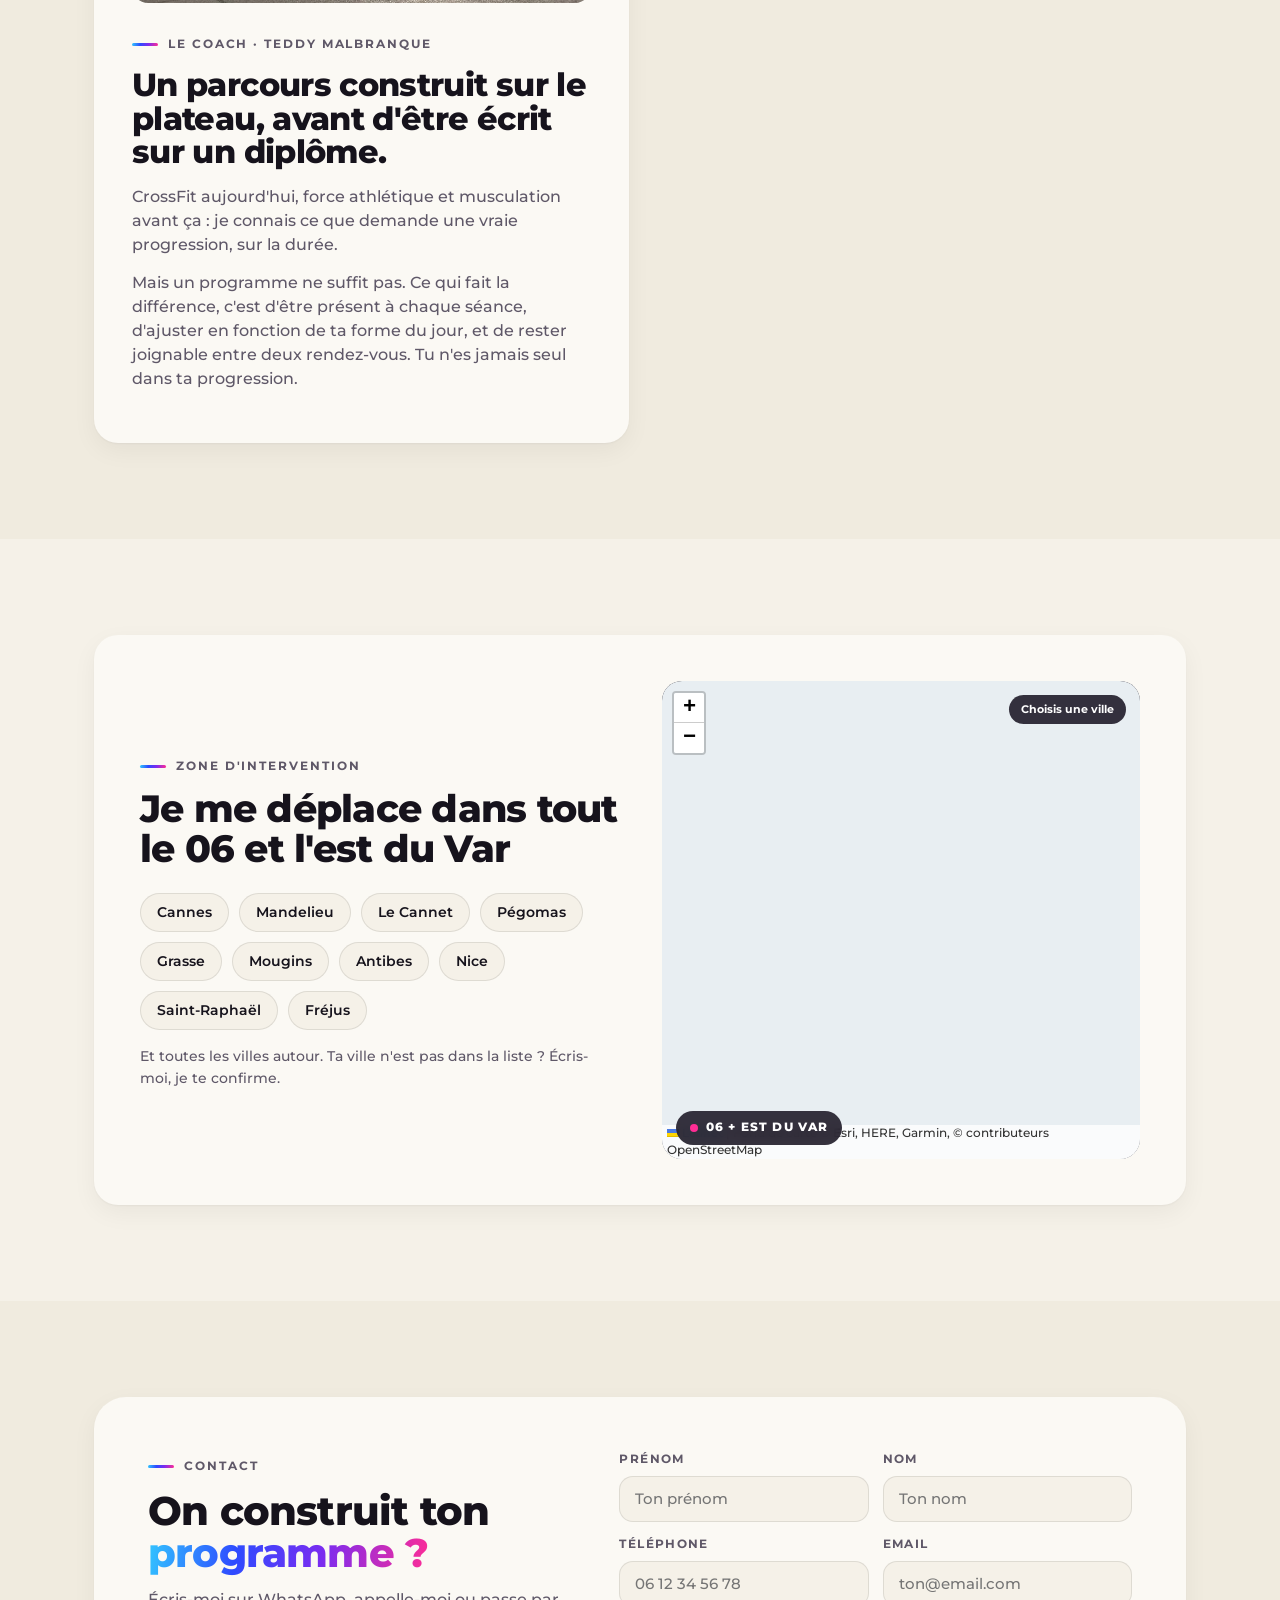
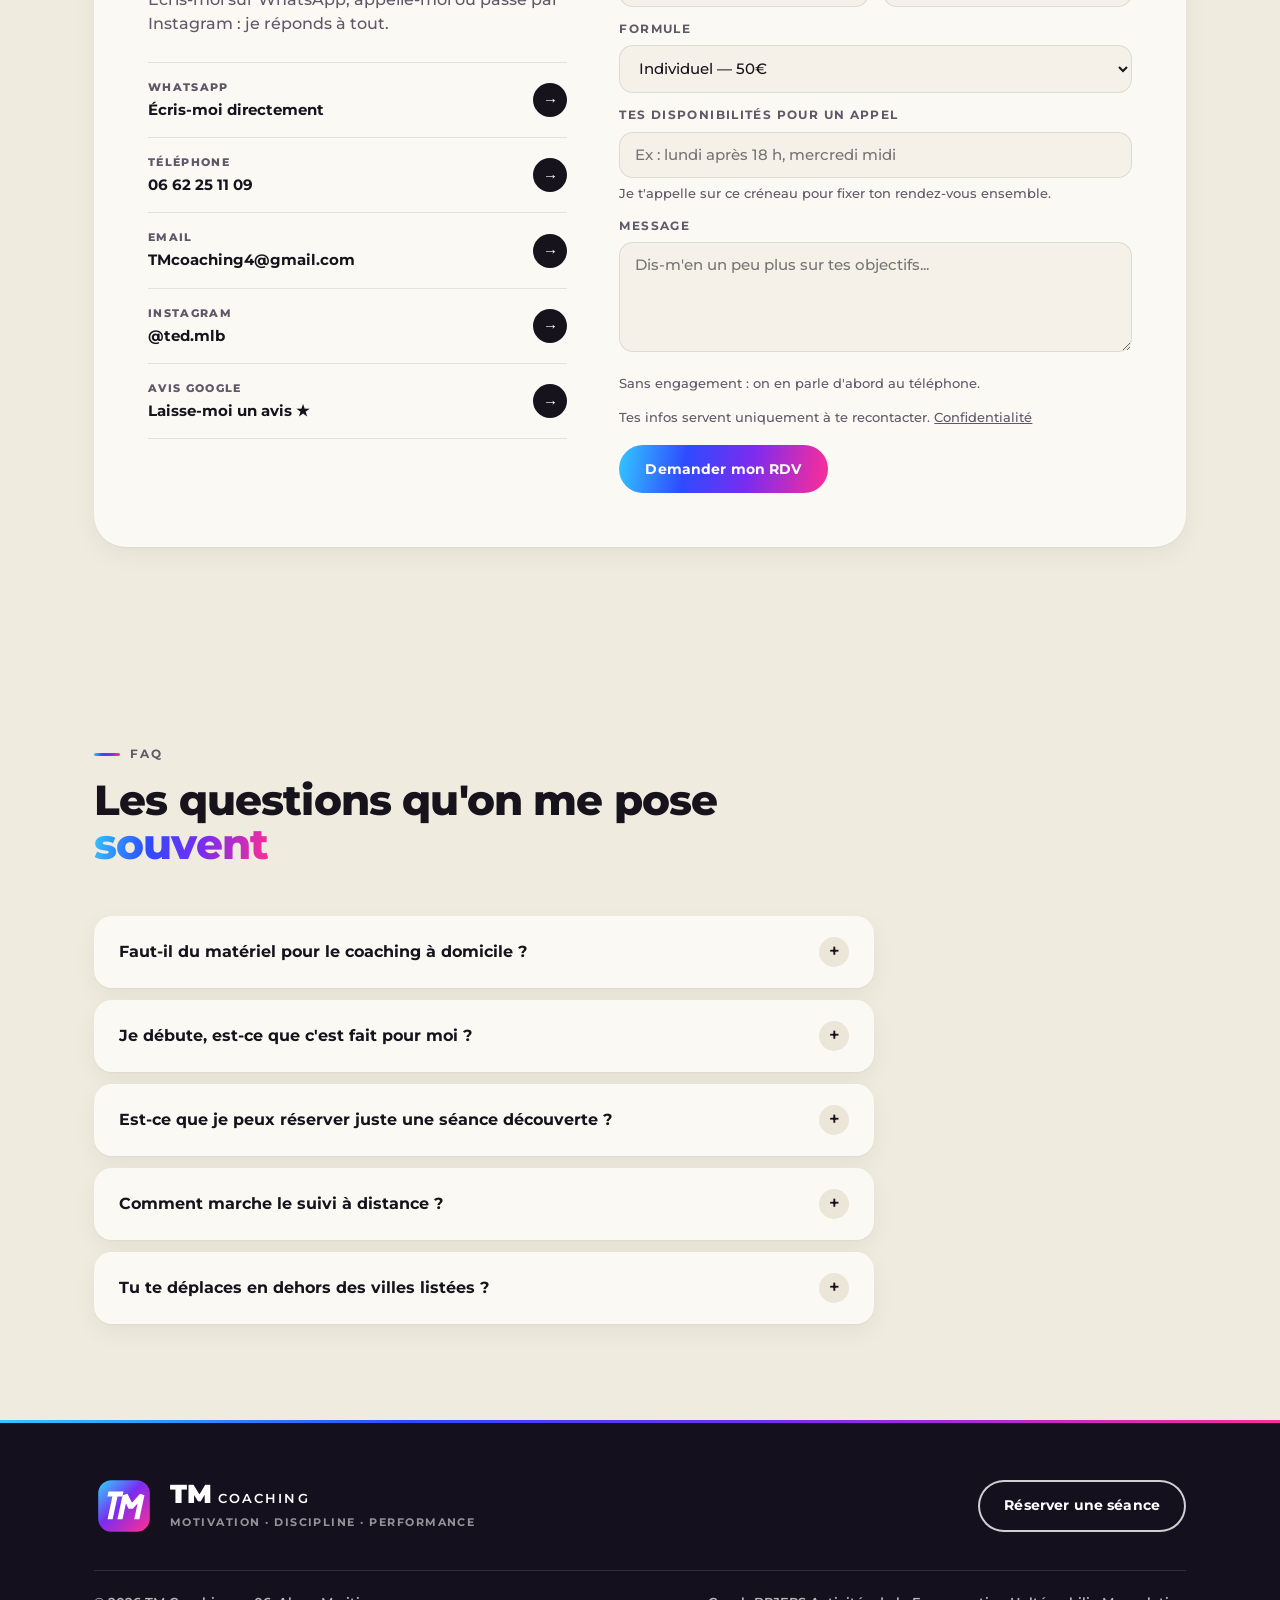
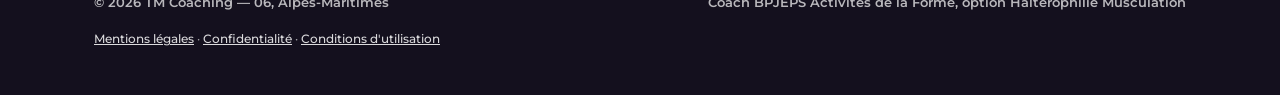
==== commit 1844314f: "Retrait de la certification CF-L1 du site (à mettre sur les visuels Instagram seulement) Co-Authored" ====
--- a/index.html
+++ b/index.html
@@ -22,7 +22,7 @@
 <script type="application/ld+json">
 {"@context":"https://schema.org","@type":"SportsActivityLocation","name":"TM Coaching — Teddy Malbranque, coach sportif",
 "description":"Coach sportif diplômé BPJEPS dans les Alpes-Maritimes : coaching à domicile et suivi à distance.",
-"founder":{"@type":"Person","name":"Teddy Malbranque","jobTitle":"Coach sportif","hasCredential":["BPJEPS Activités de la Forme, option Haltérophilie Musculation","CrossFit Level 1 Trainer (CF-L1)"],"sameAs":["https://instagram.com/ted.mlb"]},
+"founder":{"@type":"Person","name":"Teddy Malbranque","jobTitle":"Coach sportif","hasCredential":"BPJEPS Activités de la Forme, option Haltérophilie Musculation","sameAs":["https://instagram.com/ted.mlb"]},
 "telephone":"+33662251109","email":"TMcoaching4@gmail.com",
 "address":{"@type":"PostalAddress","addressLocality":"Pégomas","postalCode":"06580","addressRegion":"Alpes-Maritimes","addressCountry":"FR"},
 "areaServed":["Alpes-Maritimes","Cannes","Mandelieu-la-Napoule","Le Cannet","Pégomas","Grasse","Mougins","Antibes","Valbonne","Nice","Cagnes-sur-Mer","Vallauris","Saint-Raphaël","Fréjus","Théoule-sur-Mer"],
@@ -644,7 +644,6 @@
       <div class="about-card">
         <div class="fact-list">
           <div class="fact"><span class="k">Diplôme</span><span class="v">BPJEPS Activités de la Forme, option Haltérophilie Musculation</span></div>
-          <div class="fact"><span class="k">Certification</span><span class="v">CrossFit Level 1 Trainer (CF-L1)</span></div>
           <div class="fact"><span class="k">Pratique actuelle</span><span class="v">CrossFit</span></div>
           <div class="fact"><span class="k">Parcours</span><span class="v">Force athlétique &amp; musculation</span></div>
           <div class="fact"><span class="k">Formats</span><span class="v">Domicile · À distance</span></div>
